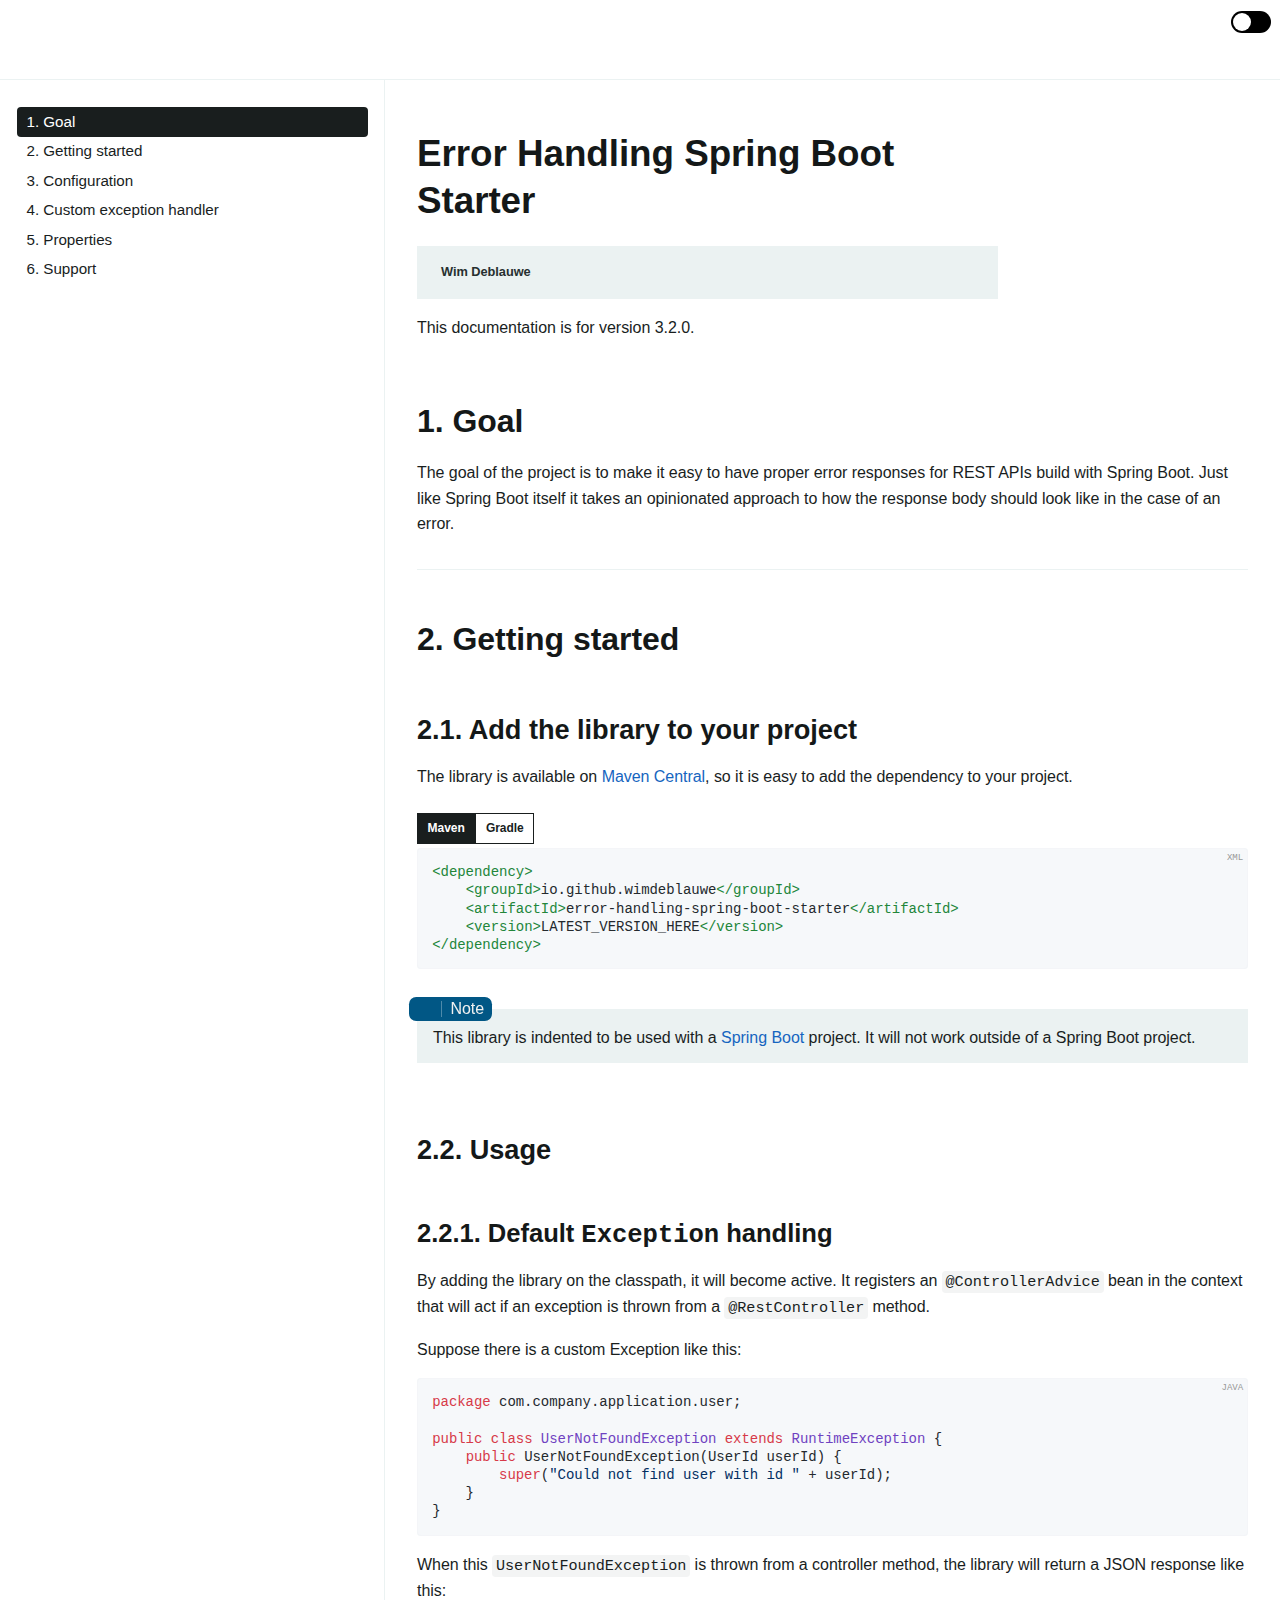
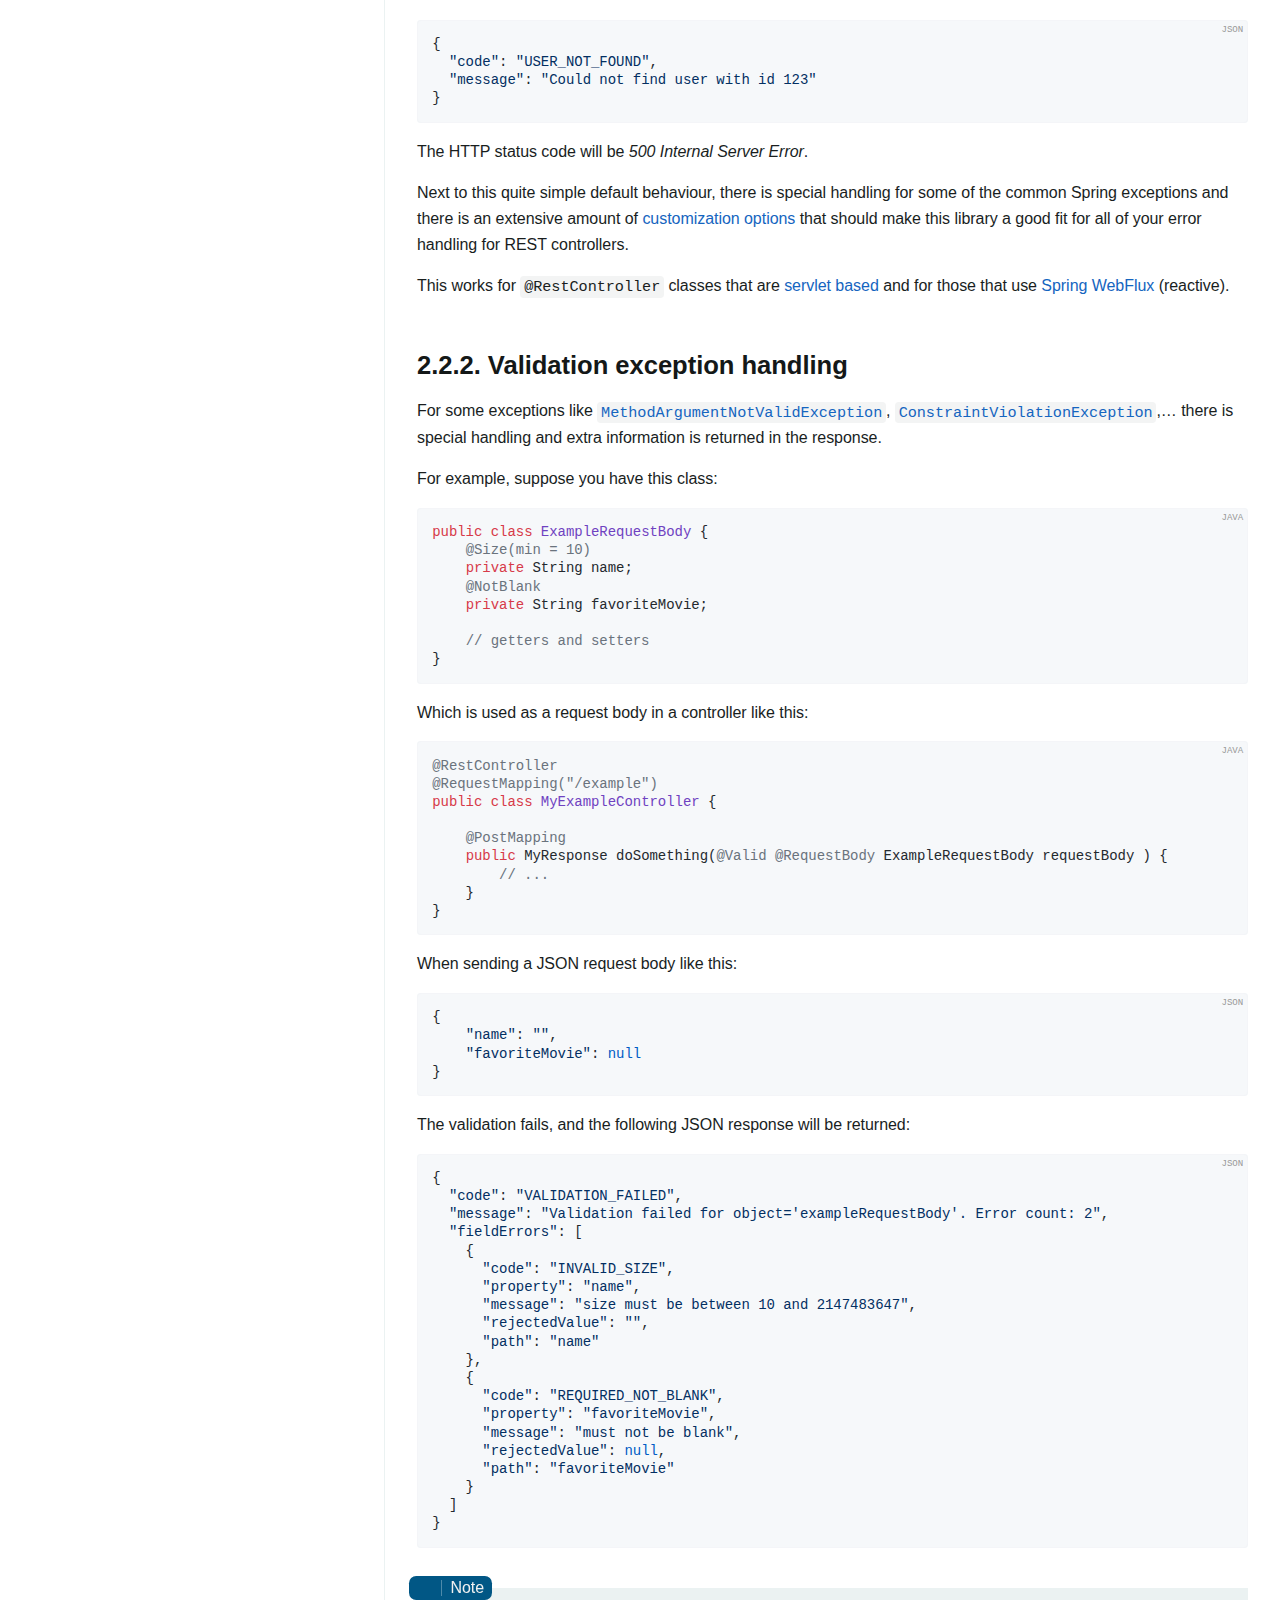
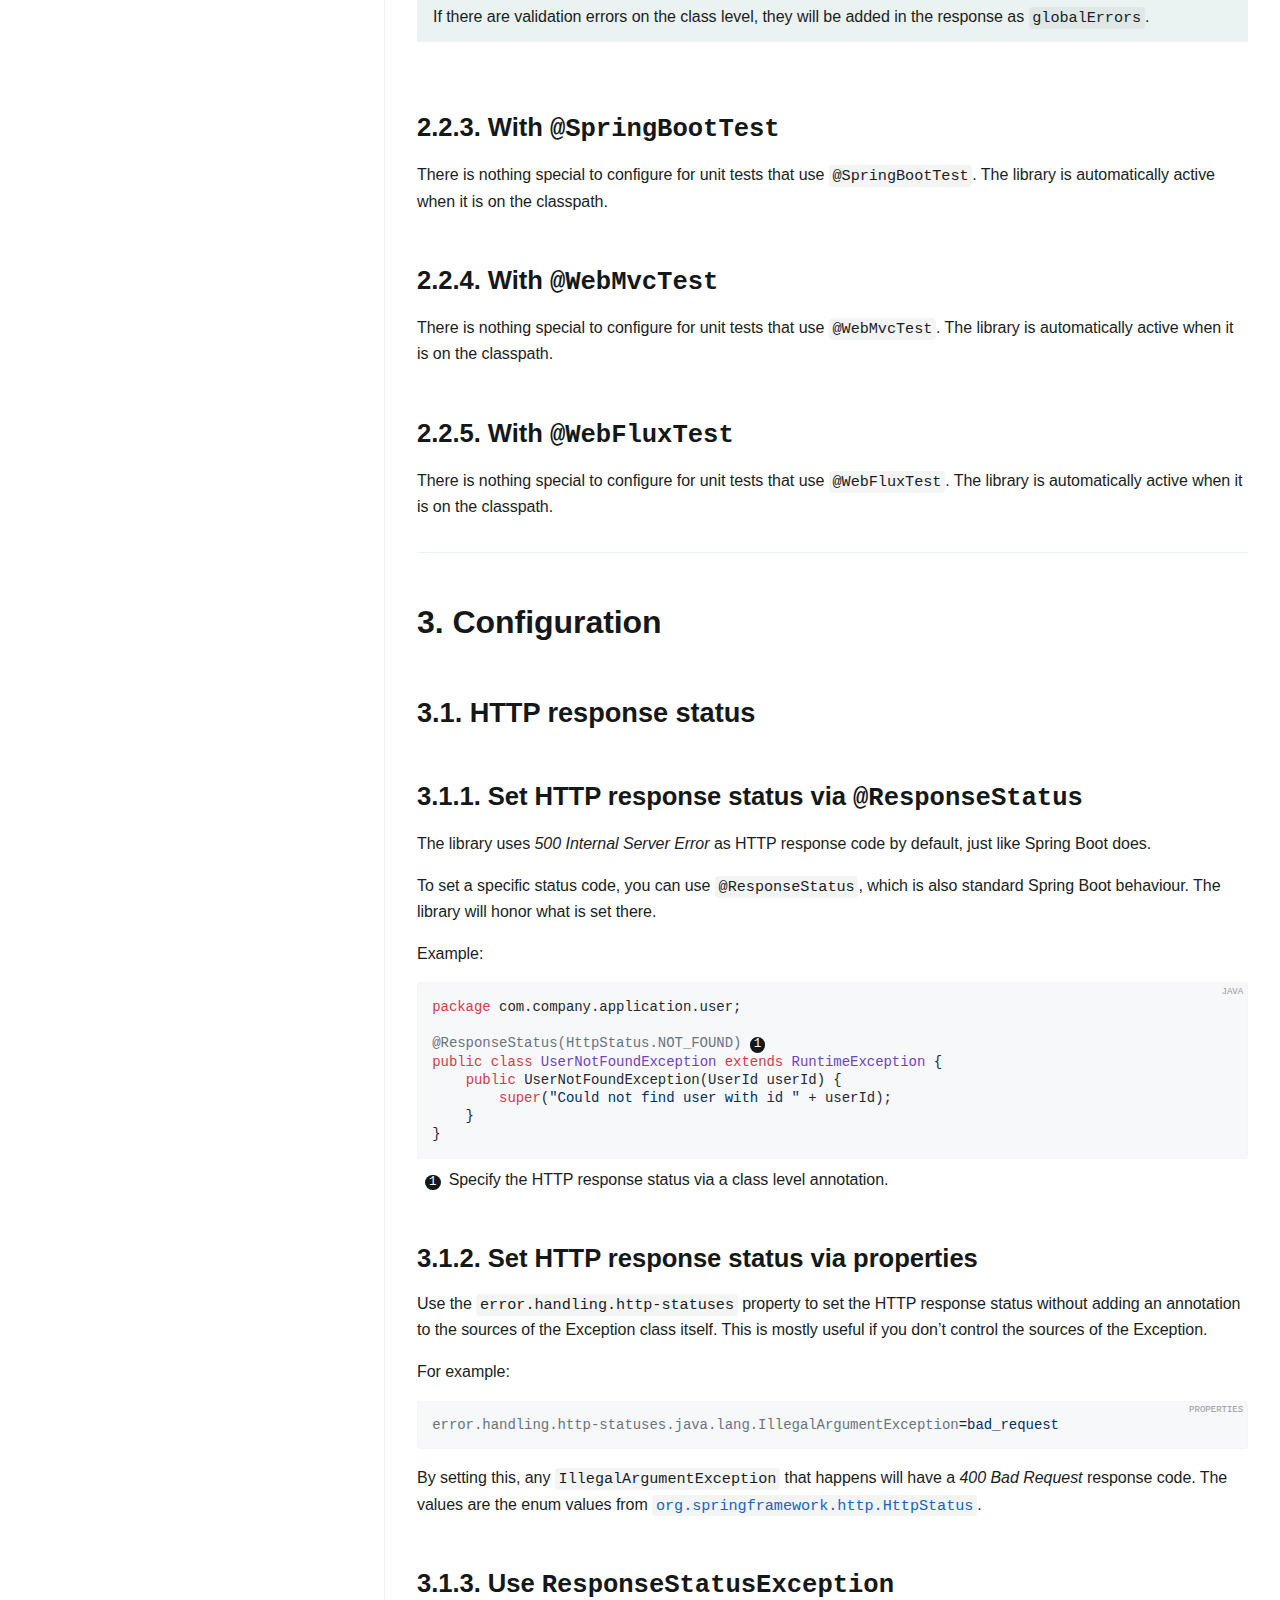
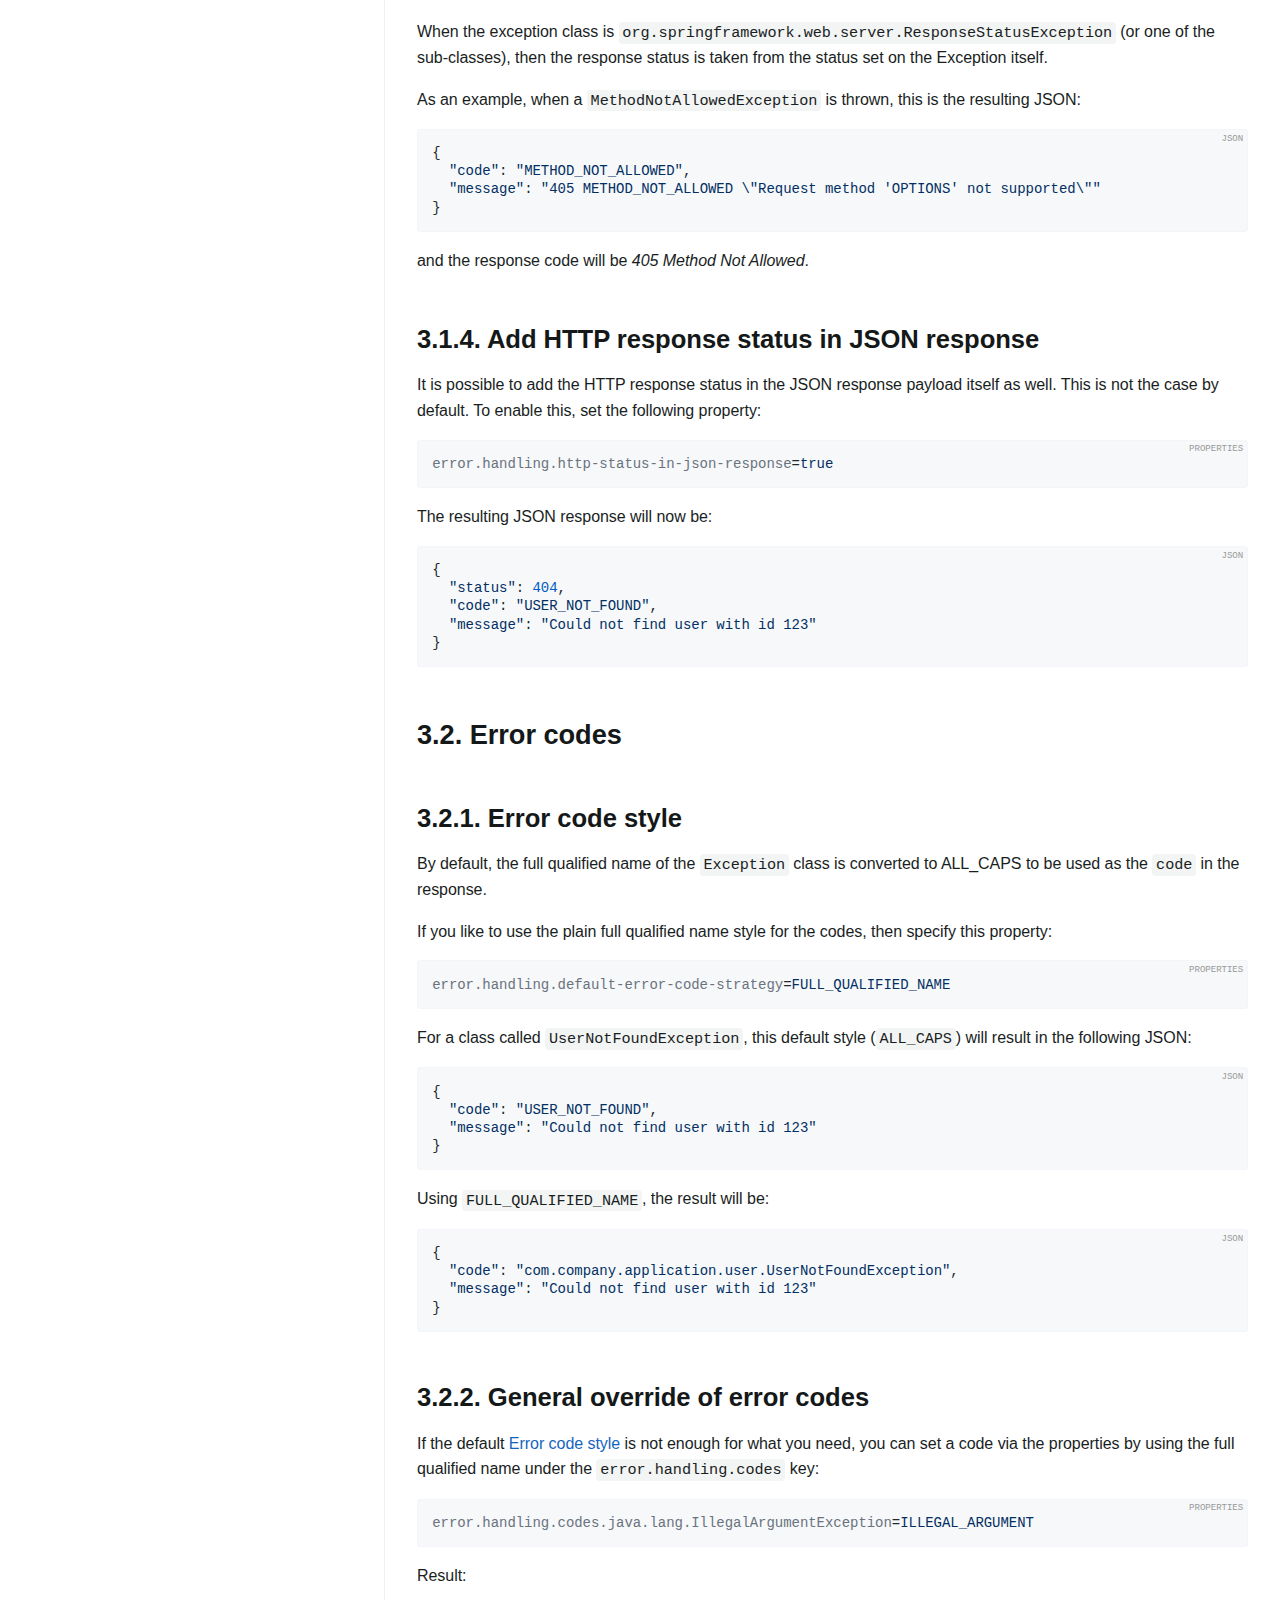
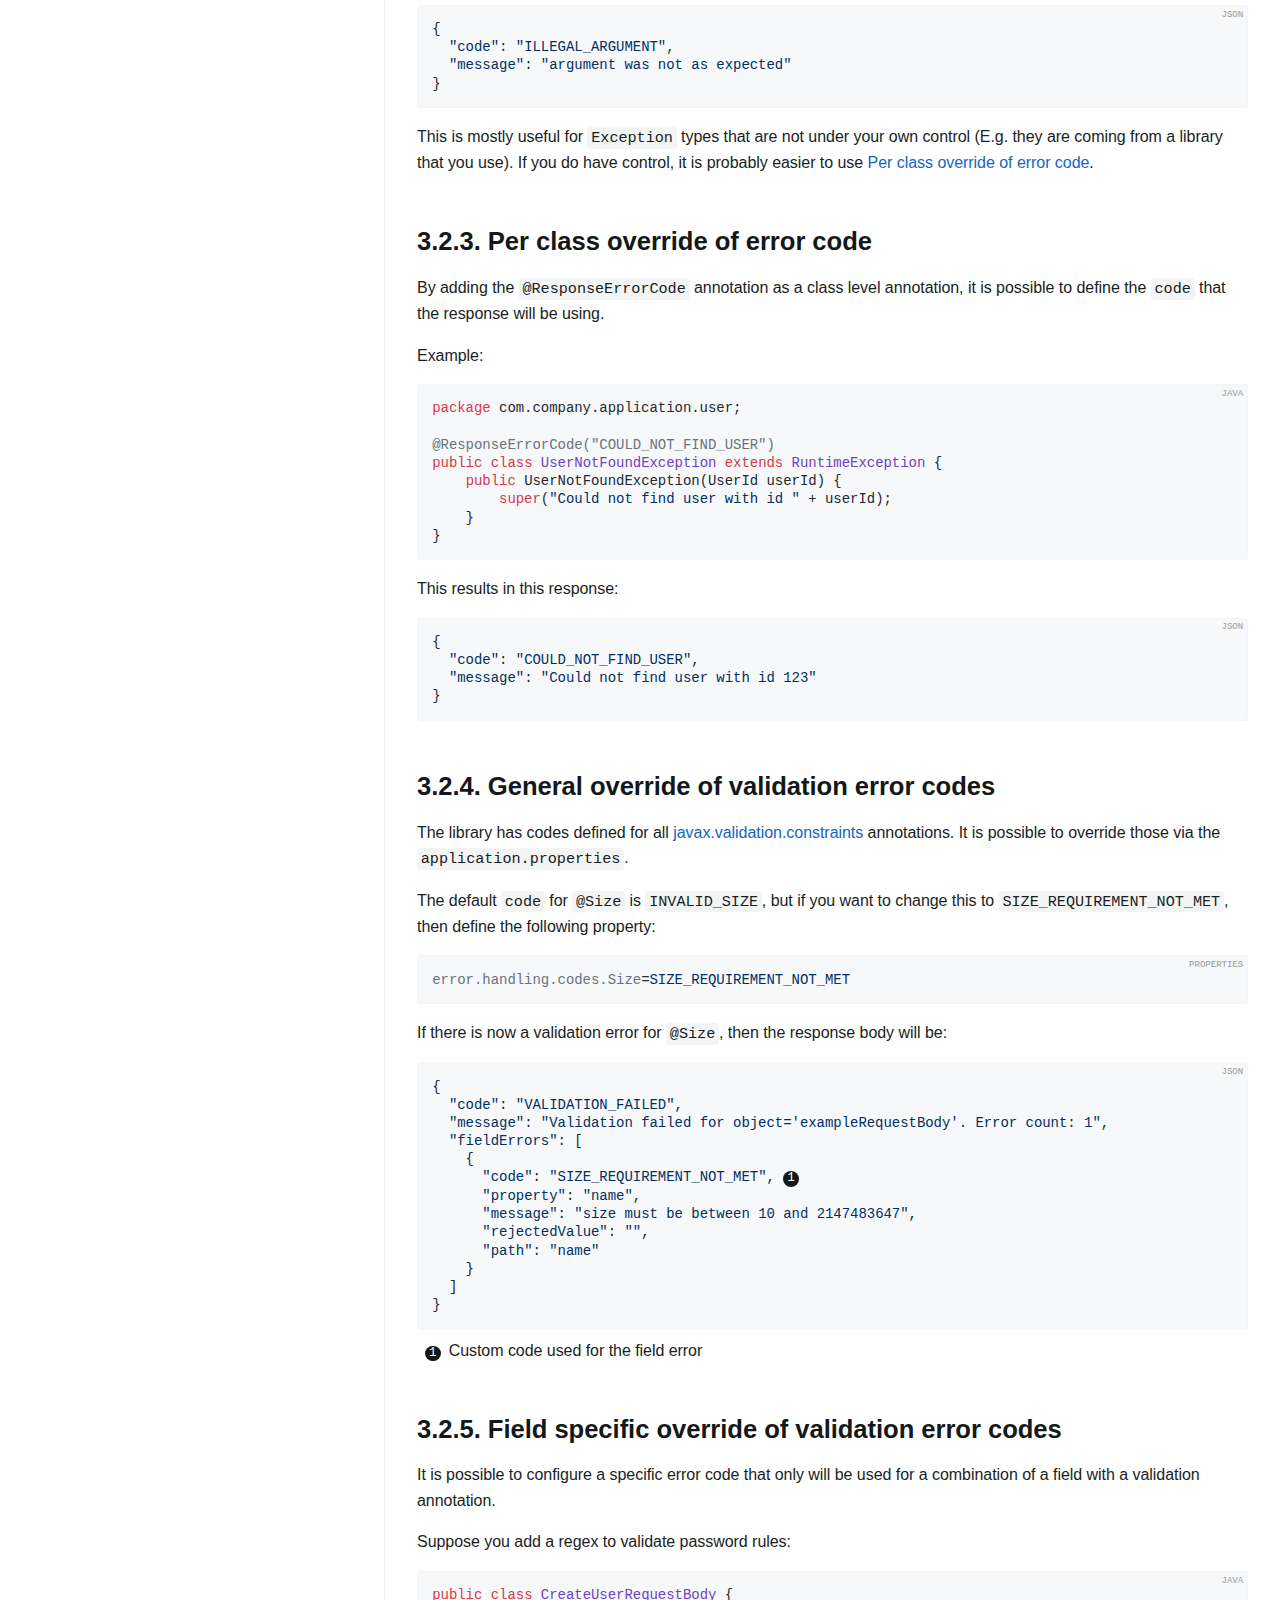
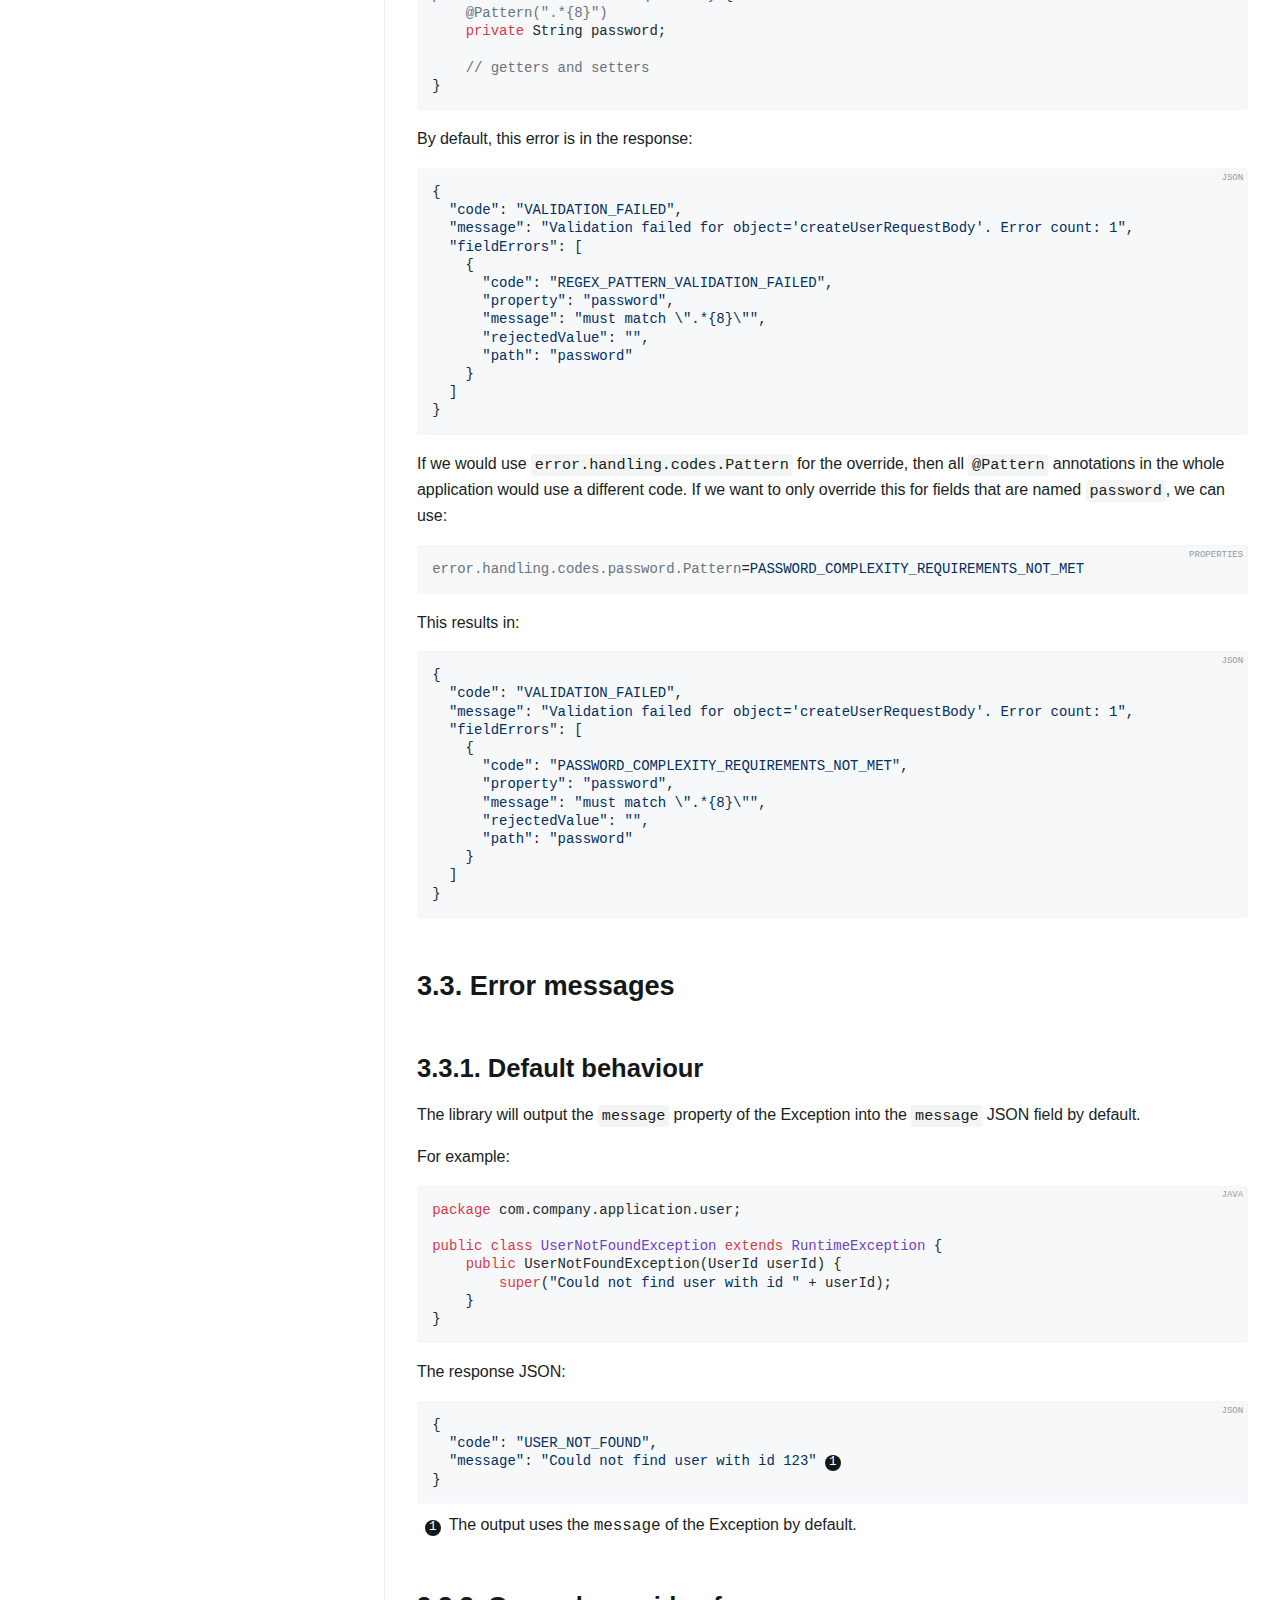
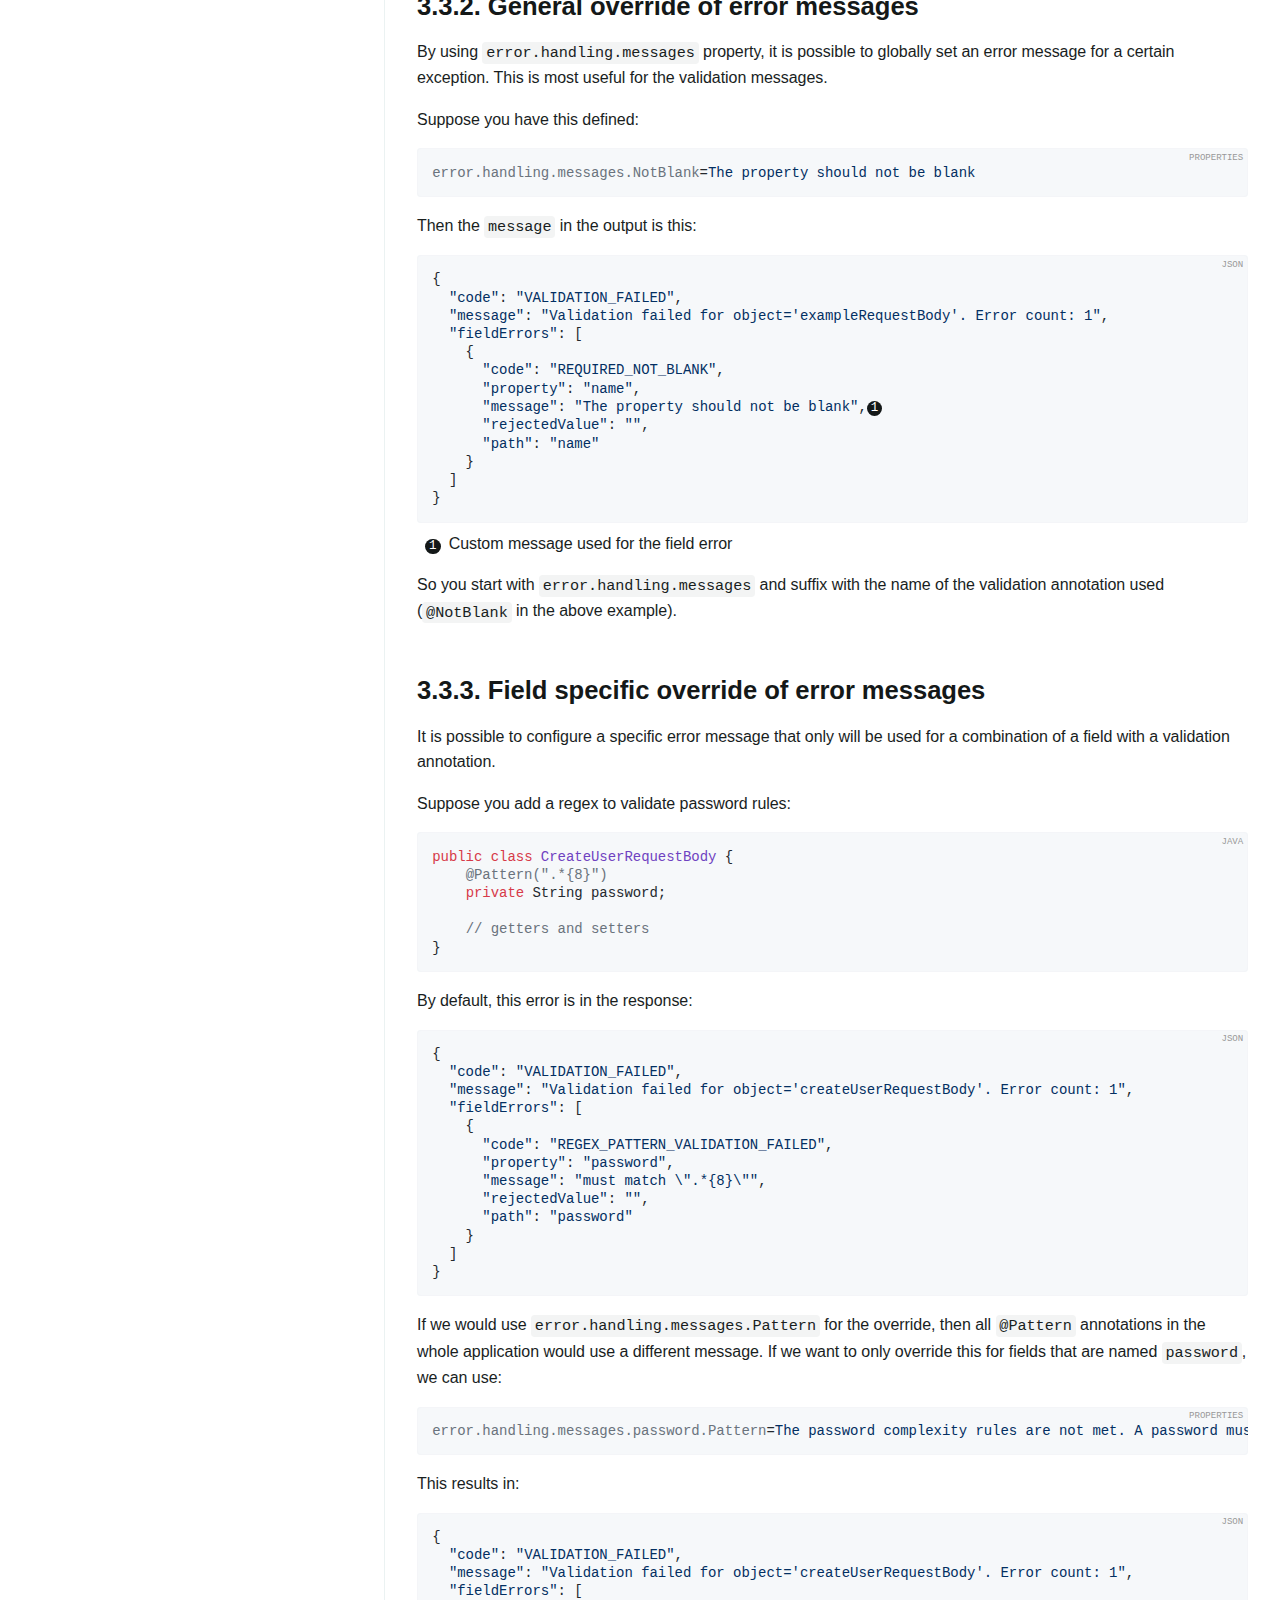
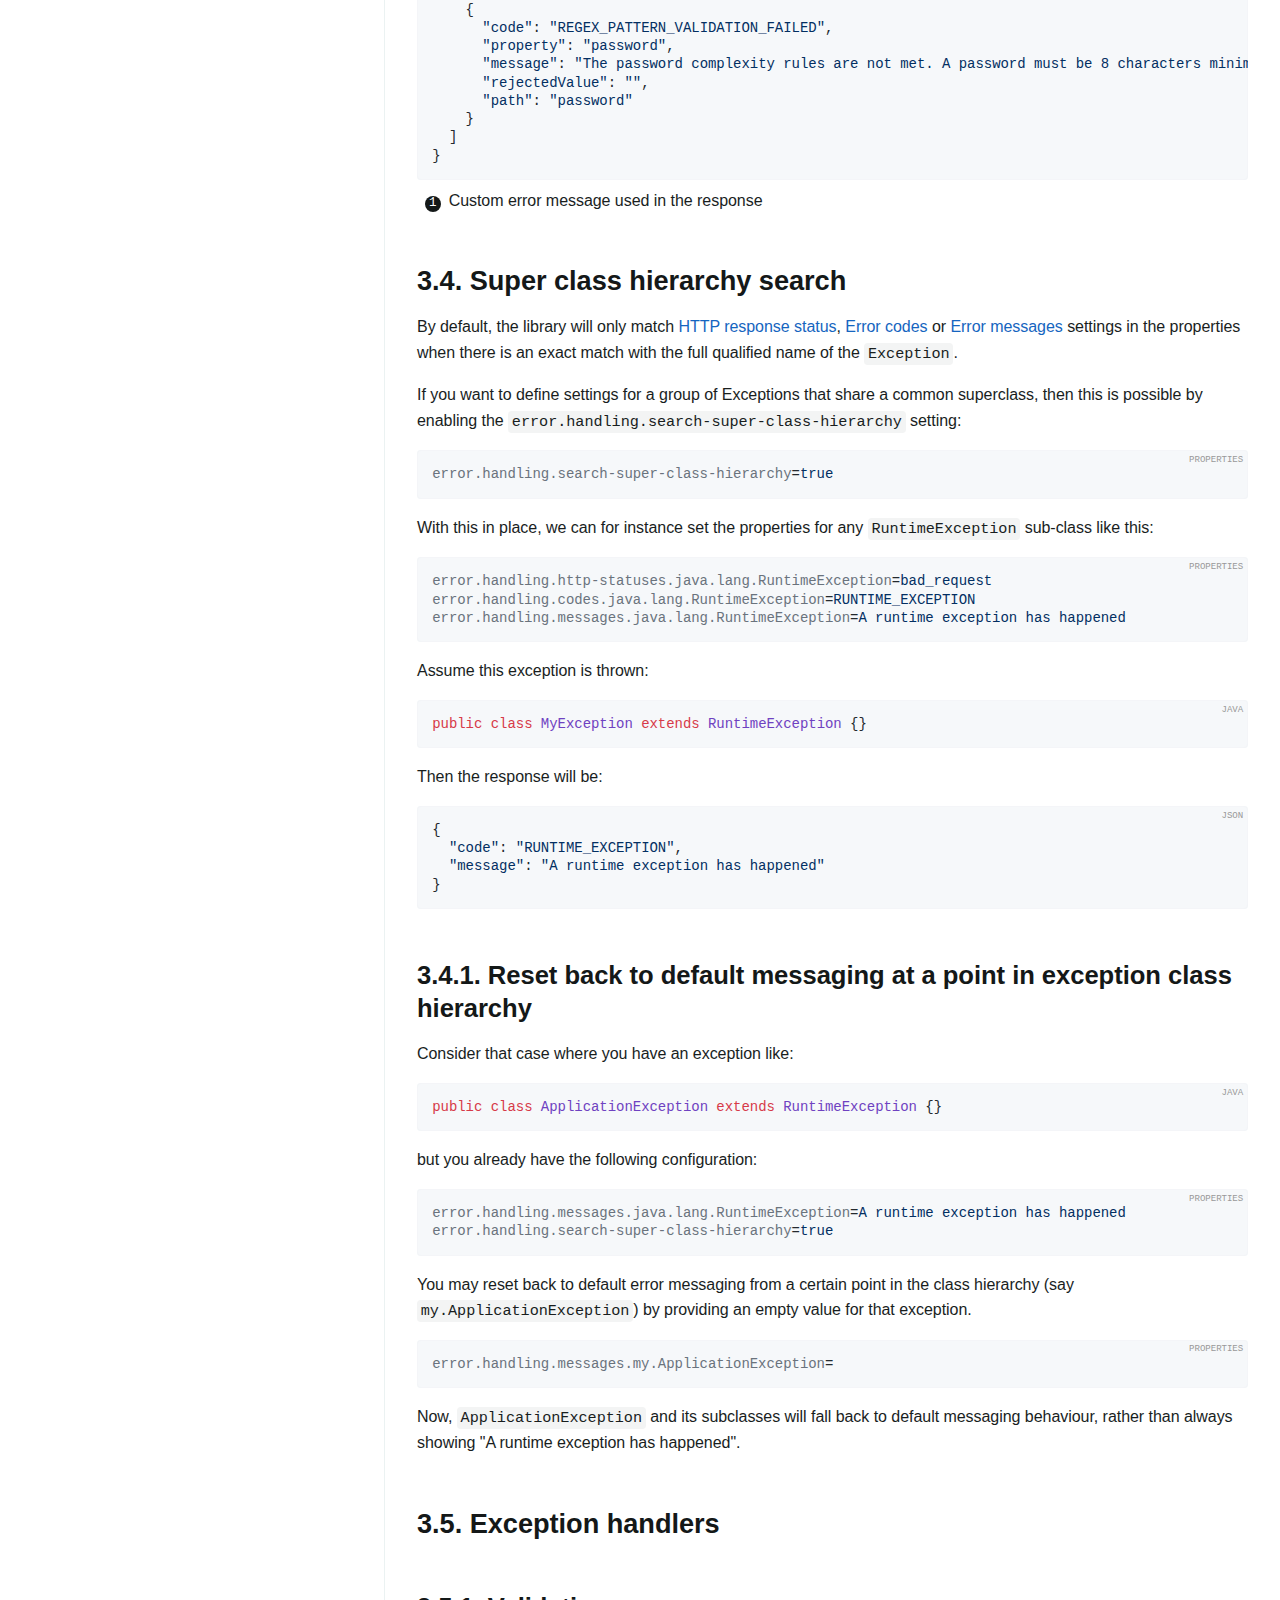
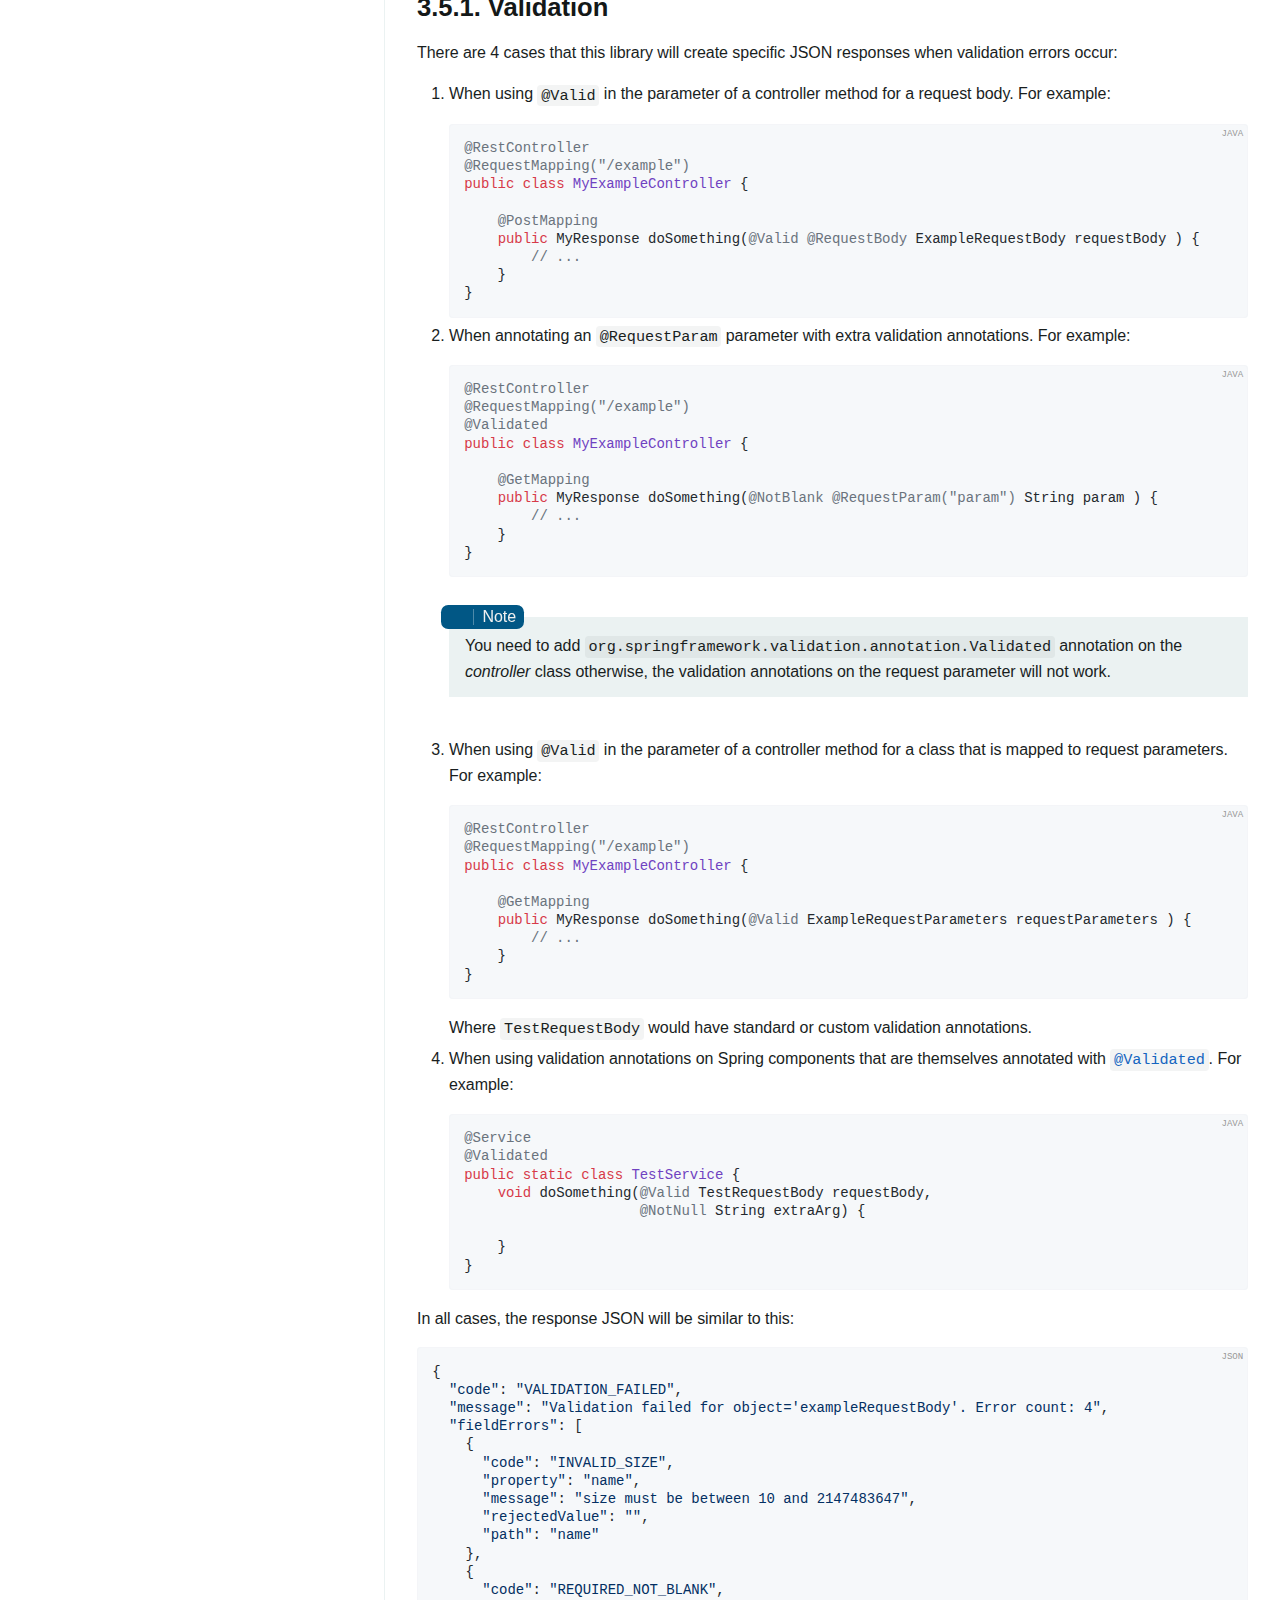
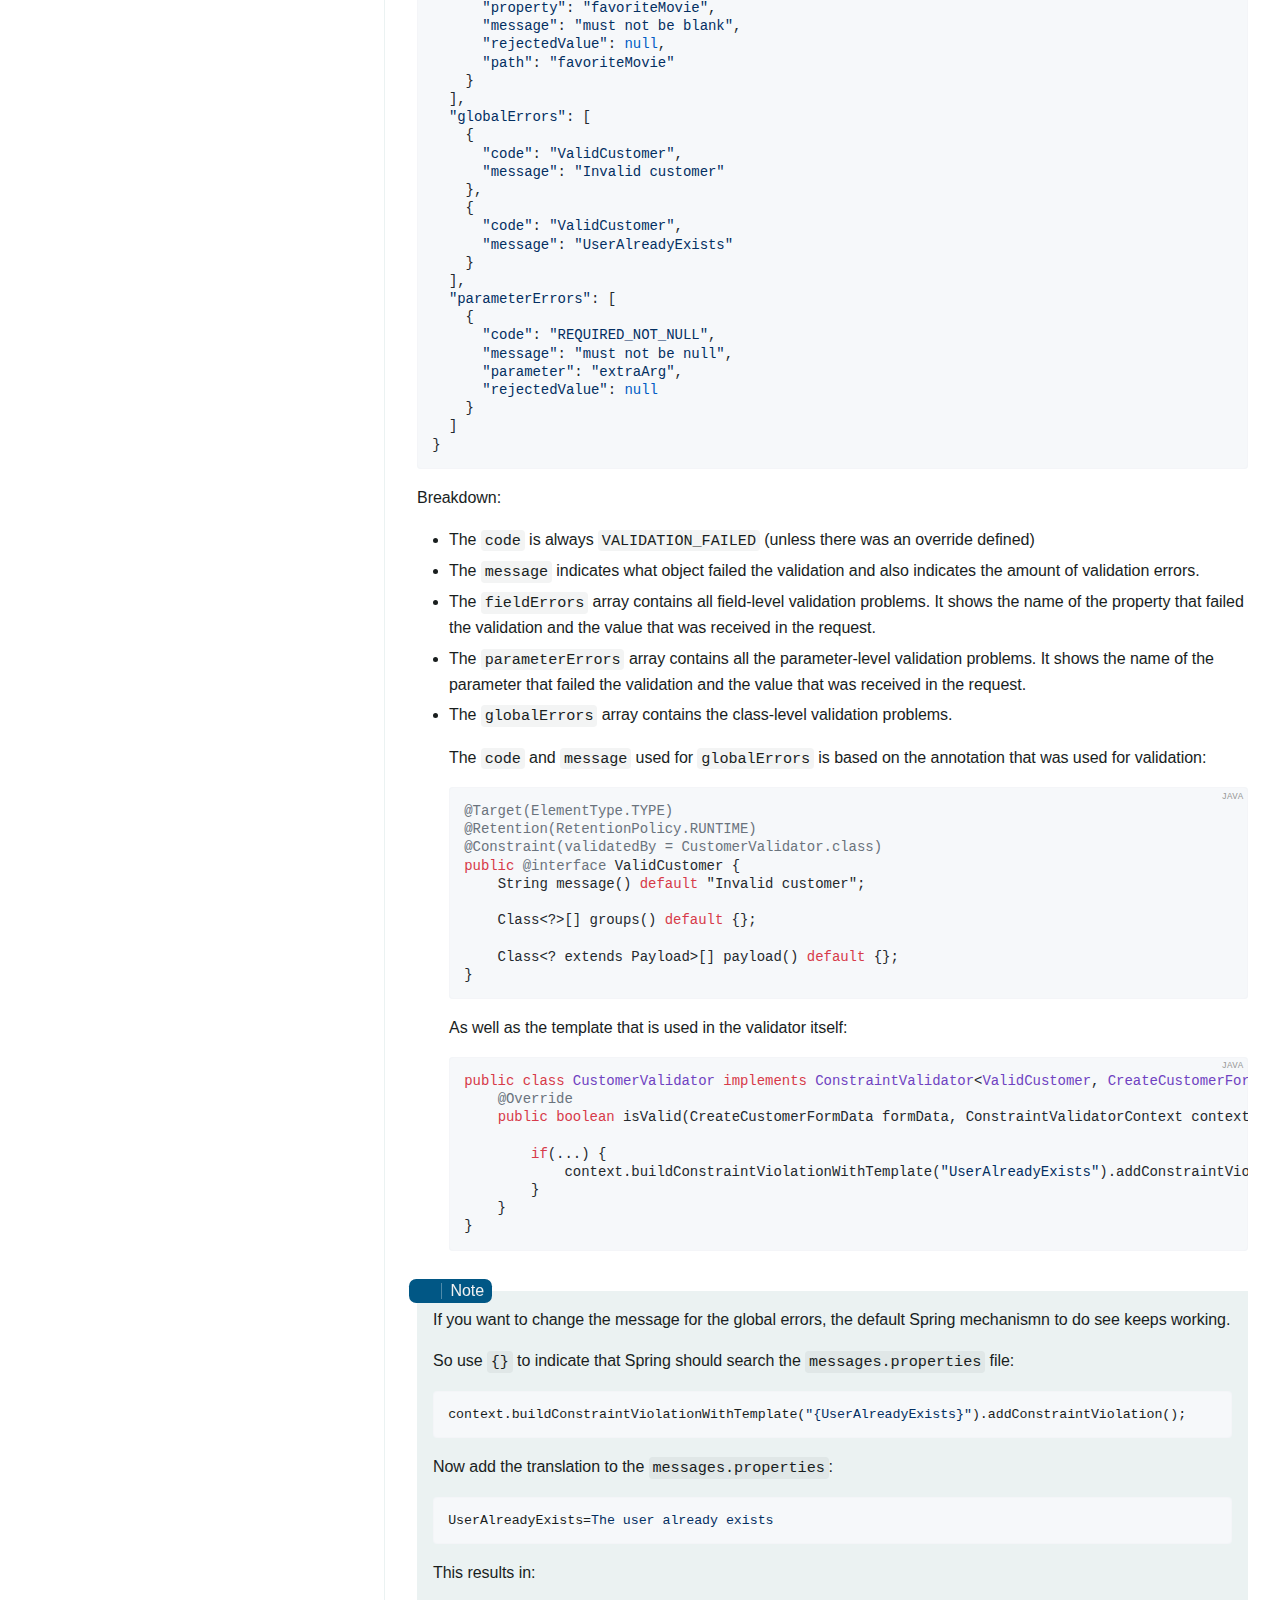
==== index.html @ 2c1f920e "deploy: bac6c3fba0b735c044ca78f1999c6a5d2d9ee2e8" ====
<!DOCTYPE html>
<html lang="en">
<head>
<meta charset="UTF-8">
<meta http-equiv="X-UA-Compatible" content="IE=edge">
<meta name="viewport" content="width=device-width, initial-scale=1.0">
<meta name="generator" content="Asciidoctor 2.0.10">
<meta name="author" content="Wim Deblauwe">
<title>Error Handling Spring Boot Starter</title>
<link rel="stylesheet" href="css/site.css">
<script src="js/setup.js"></script><script defer src="js/site.js"></script>

</head>
<body class="book toc2 toc-left"><div id="banner-container" class="container" role="banner">
  <div id="banner" class="contained" role="banner">
    <div id="switch-theme">
      <input type="checkbox" id="switch-theme-checkbox" />
      <label for="switch-theme-checkbox">Dark Theme</label>
    </div>
  </div>
</div>
<div id="tocbar-container" class="container" role="navigation">
  <div id="tocbar" class="contained" role="navigation">
    <button id="toggle-toc"></button>
  </div>
</div>
<div id="main-container" class="container">
  <div id="main" class="contained">
    <div id="doc" class="doc">
<div id="header">
<h1>Error Handling Spring Boot Starter</h1>
<div class="details">
<span id="author" class="author">Wim Deblauwe</span><br>
</div>
<div id="toc" class="toc2">
<div id="toctitle">Table of Contents</div>
<ul class="sectlevel1">
<li><a href="#goal">1. Goal</a></li>
<li><a href="#getting-started">2. Getting started</a>
<ul class="sectlevel2">
<li><a href="#add-the-library-to-your-project">2.1. Add the library to your project</a></li>
<li><a href="#usage">2.2. Usage</a>
<ul class="sectlevel3">
<li><a href="#default-exception-handling">2.2.1. Default <code>Exception</code> handling</a></li>
<li><a href="#validation-exception-handling">2.2.2. Validation exception handling</a></li>
<li><a href="#with-springboottest">2.2.3. With <code>@SpringBootTest</code></a></li>
<li><a href="#with-webmvctest">2.2.4. With <code>@WebMvcTest</code></a></li>
<li><a href="#with-webfluxtest">2.2.5. With <code>@WebFluxTest</code></a></li>
</ul>
</li>
</ul>
</li>
<li><a href="#configuration">3. Configuration</a>
<ul class="sectlevel2">
<li><a href="#http-response-status">3.1. HTTP response status</a>
<ul class="sectlevel3">
<li><a href="#set-http-response-status-via-responsestatus">3.1.1. Set HTTP response status via <code>@ResponseStatus</code></a></li>
<li><a href="#set-http-response-status-via-properties">3.1.2. Set HTTP response status via properties</a></li>
<li><a href="#use-responsestatusexception">3.1.3. Use <code>ResponseStatusException</code></a></li>
<li><a href="#add-http-response-status-in-json-response">3.1.4. Add HTTP response status in JSON response</a></li>
</ul>
</li>
<li><a href="#error-codes">3.2. Error codes</a>
<ul class="sectlevel3">
<li><a href="#error-code-style">3.2.1. Error code style</a></li>
<li><a href="#general-override-of-error-codes">3.2.2. General override of error codes</a></li>
<li><a href="#per-class-override-of-error-code">3.2.3. Per class override of error code</a></li>
<li><a href="#general-override-of-validation-error-codes">3.2.4. General override of validation error codes</a></li>
<li><a href="#field-specific-override-of-validation-error-codes">3.2.5. Field specific override of validation error codes</a></li>
</ul>
</li>
<li><a href="#error-messages">3.3. Error messages</a>
<ul class="sectlevel3">
<li><a href="#default-behaviour">3.3.1. Default behaviour</a></li>
<li><a href="#general-override-of-error-messages">3.3.2. General override of error messages</a></li>
<li><a href="#field-specific-override-of-error-messages">3.3.3. Field specific override of error messages</a></li>
</ul>
</li>
<li><a href="#super-class-hierarchy-search">3.4. Super class hierarchy search</a>
<ul class="sectlevel3">
<li><a href="#reset-back-to-default-messaging-at-a-point-in-exception-class-hierarchy">3.4.1. Reset back to default messaging at a point in exception class hierarchy</a></li>
</ul>
</li>
<li><a href="#exception-handlers">3.5. Exception handlers</a>
<ul class="sectlevel3">
<li><a href="#validation">3.5.1. Validation</a></li>
<li><a href="#unreadable-http-message">3.5.2. Unreadable HTTP message</a></li>
<li><a href="#type-conversion-exceptions">3.5.3. Type conversion exceptions</a></li>
<li><a href="#optimistic-locking-exceptions">3.5.4. Optimistic locking exceptions</a></li>
<li><a href="#spring-security-exceptions">3.5.5. Spring Security exceptions</a></li>
</ul>
</li>
<li><a href="#adding-extra-properties-in-the-response">3.6. Adding extra properties in the response</a>
<ul class="sectlevel3">
<li><a href="#via-method-annotation">3.6.1. Via method annotation</a></li>
<li><a href="#via-field-annotation">3.6.2. Via field annotation</a></li>
<li><a href="#overriding-the-property-name">3.6.3. Overriding the property name</a></li>
<li><a href="#null-handling">3.6.4. Null handling</a></li>
</ul>
</li>
<li><a href="#custom-json-response-field-names">3.7. Custom JSON response field names</a></li>
<li><a href="#logging">3.8. Logging</a></li>
<li><a href="#spring-security-authenticationentrypoint">3.9. Spring Security AuthenticationEntryPoint</a></li>
<li><a href="#handle-non-rest-controller-exceptions">3.10. Handle non-rest controller exceptions</a></li>
</ul>
</li>
<li><a href="#custom-exception-handler">4. Custom exception handler</a></li>
<li><a href="#properties">5. Properties</a></li>
<li><a href="#support">6. Support</a></li>
</ul>
</div>
</div>
<div id="content">
<div id="preamble">
<div class="sectionbody">
<div class="paragraph">
<p>This documentation is for version 3.2.0.</p>
</div>
</div>
</div>
<div class="sect1">
<h2 id="goal"><a class="anchor" href="#goal"></a>1. Goal</h2>
<div class="sectionbody">
<div class="paragraph">
<p>The goal of the project is to make it easy to have proper error responses for REST APIs build with Spring Boot.
Just like Spring Boot itself it takes an opinionated approach to how the response body should look like in the case of an error.</p>
</div>
</div>
</div>
<div class="sect1">
<h2 id="getting-started"><a class="anchor" href="#getting-started"></a>2. Getting started</h2>
<div class="sectionbody">
<div class="sect2">
<h3 id="add-the-library-to-your-project"><a class="anchor" href="#add-the-library-to-your-project"></a>2.1. Add the library to your project</h3>
<div class="paragraph">
<p>The library is available on <a href="https://mvnrepository.com/artifact/io.github.wimdeblauwe/error-handling-spring-boot-starter">Maven Central</a>, so it is easy to add the dependency to your project.</p>
</div>
<div class="listingblock primary">
<div class="title">Maven</div>
<div class="content">
<pre class="highlight"><code class="language-xml" data-lang="xml">&lt;dependency&gt;
    &lt;groupId&gt;io.github.wimdeblauwe&lt;/groupId&gt;
    &lt;artifactId&gt;error-handling-spring-boot-starter&lt;/artifactId&gt;
    &lt;version&gt;LATEST_VERSION_HERE&lt;/version&gt;
&lt;/dependency&gt;</code></pre>
</div>
</div>
<div class="listingblock secondary">
<div class="title">Gradle</div>
<div class="content">
<pre class="highlight"><code>compile 'io.github.wimdeblauwe:error-handling-spring-boot-starter:LATEST_VERSION_HERE'</code></pre>
</div>
</div>
<div class="admonitionblock note">
<table>
<tr>
<td class="icon">
<i class="fa icon-note" title="Note"></i>
</td>
<td class="content">
This library is indented to be used with a <a href="https://spring.io/projects/spring-boot">Spring Boot</a> project.
It will not work outside of a Spring Boot project.
</td>
</tr>
</table>
</div>
</div>
<div class="sect2">
<h3 id="usage"><a class="anchor" href="#usage"></a>2.2. Usage</h3>
<div class="sect3">
<h4 id="default-exception-handling"><a class="anchor" href="#default-exception-handling"></a>2.2.1. Default <code>Exception</code> handling</h4>
<div class="paragraph">
<p>By adding the library on the classpath, it will become active.
It registers an <code>@ControllerAdvice</code> bean in the context that will act if an exception is thrown from a <code>@RestController</code> method.</p>
</div>
<div class="paragraph">
<p>Suppose there is a custom Exception like this:</p>
</div>
<div class="listingblock">
<div class="content">
<pre class="highlight"><code class="language-java" data-lang="java">package com.company.application.user;

public class UserNotFoundException extends RuntimeException {
    public UserNotFoundException(UserId userId) {
        super("Could not find user with id " + userId);
    }
}
</code></pre>
</div>
</div>
<div class="paragraph">
<p>When this <code>UserNotFoundException</code> is thrown from a controller method, the library will return a JSON response like this:</p>
</div>
<div class="listingblock">
<div class="content">
<pre class="highlight"><code class="language-json" data-lang="json">{
  "code": "USER_NOT_FOUND",
  "message": "Could not find user with id 123"
}</code></pre>
</div>
</div>
<div class="paragraph">
<p>The HTTP status code will be <em>500 Internal Server Error</em>.</p>
</div>
<div class="paragraph">
<p>Next to this quite simple default behaviour, there is special handling for some of the common Spring exceptions and there is an extensive amount of <a href="#configuration">customization options</a> that should make this library a good fit for all of your error handling for REST controllers.</p>
</div>
<div class="paragraph">
<p>This works for <code>@RestController</code> classes that are <a href="https://docs.spring.io/spring-framework/docs/current/reference/html/web.html#spring-web">servlet based</a> and for those that use <a href="https://docs.spring.io/spring-framework/docs/current/reference/html/web-reactive.html">Spring WebFlux</a> (reactive).</p>
</div>
</div>
<div class="sect3">
<h4 id="validation-exception-handling"><a class="anchor" href="#validation-exception-handling"></a>2.2.2. Validation exception handling</h4>
<div class="paragraph">
<p>For some exceptions like <a href="https://docs.spring.io/spring-framework/docs/current/javadoc-api/org/springframework/web/bind/MethodArgumentNotValidException.html"><code>MethodArgumentNotValidException</code></a>, <a href="https://docs.oracle.com/javaee/7/api/javax/validation/ConstraintViolationException.html"><code>ConstraintViolationException</code></a>,&#8230;&#8203; there is special handling and extra information is returned in the response.</p>
</div>
<div class="paragraph">
<p>For example, suppose you have this class:</p>
</div>
<div class="listingblock">
<div class="content">
<pre class="highlight"><code class="language-java" data-lang="java">public class ExampleRequestBody {
    @Size(min = 10)
    private String name;
    @NotBlank
    private String favoriteMovie;

    // getters and setters
}
</code></pre>
</div>
</div>
<div class="paragraph">
<p>Which is used as a request body in a controller like this:</p>
</div>
<div class="listingblock">
<div class="content">
<pre class="highlight"><code class="language-java" data-lang="java"><span class="fold-block hide-when-folded">import org.springframework.web.bind.annotation.PostMapping;
import org.springframework.web.bind.annotation.RequestBody;
import org.springframework.web.bind.annotation.RequestMapping;
import org.springframework.web.bind.annotation.RestController;

import javax.validation.Valid;

</span><span class="fold-block">@RestController
@RequestMapping("/example")
public class MyExampleController {

    @PostMapping
    public MyResponse doSomething(@Valid @RequestBody ExampleRequestBody requestBody ) {
        // ...
    }
}
</span></code></pre>
</div>
</div>
<div class="paragraph">
<p>When sending a JSON request body like this:</p>
</div>
<div class="listingblock">
<div class="content">
<pre class="highlight"><code class="language-json" data-lang="json">{
    "name": "",
    "favoriteMovie": null
}</code></pre>
</div>
</div>
<div class="paragraph">
<p>The validation fails, and the following JSON response will be returned:</p>
</div>
<div class="listingblock">
<div class="content">
<pre class="highlight"><code class="language-json" data-lang="json">{
  "code": "VALIDATION_FAILED",
  "message": "Validation failed for object='exampleRequestBody'. Error count: 2",
  "fieldErrors": [
    {
      "code": "INVALID_SIZE",
      "property": "name",
      "message": "size must be between 10 and 2147483647",
      "rejectedValue": "",
      "path": "name"
    },
    {
      "code": "REQUIRED_NOT_BLANK",
      "property": "favoriteMovie",
      "message": "must not be blank",
      "rejectedValue": null,
      "path": "favoriteMovie"
    }
  ]
}</code></pre>
</div>
</div>
<div class="admonitionblock note">
<table>
<tr>
<td class="icon">
<i class="fa icon-note" title="Note"></i>
</td>
<td class="content">
If there are validation errors on the class level, they will be added in the response as <code>globalErrors</code>.
</td>
</tr>
</table>
</div>
</div>
<div class="sect3">
<h4 id="with-springboottest"><a class="anchor" href="#with-springboottest"></a>2.2.3. With <code>@SpringBootTest</code></h4>
<div class="paragraph">
<p>There is nothing special to configure for unit tests that use <code>@SpringBootTest</code>.
The library is automatically active when it is on the classpath.</p>
</div>
</div>
<div class="sect3">
<h4 id="with-webmvctest"><a class="anchor" href="#with-webmvctest"></a>2.2.4. With <code>@WebMvcTest</code></h4>
<div class="paragraph">
<p>There is nothing special to configure for unit tests that use <code>@WebMvcTest</code>.
The library is automatically active when it is on the classpath.</p>
</div>
</div>
<div class="sect3">
<h4 id="with-webfluxtest"><a class="anchor" href="#with-webfluxtest"></a>2.2.5. With <code>@WebFluxTest</code></h4>
<div class="paragraph">
<p>There is nothing special to configure for unit tests that use <code>@WebFluxTest</code>.
The library is automatically active when it is on the classpath.</p>
</div>
</div>
</div>
</div>
</div>
<div class="sect1">
<h2 id="configuration"><a class="anchor" href="#configuration"></a>3. Configuration</h2>
<div class="sectionbody">
<div class="sect2">
<h3 id="http-response-status"><a class="anchor" href="#http-response-status"></a>3.1. HTTP response status</h3>
<div class="sect3">
<h4 id="set-http-response-status-via-responsestatus"><a class="anchor" href="#set-http-response-status-via-responsestatus"></a>3.1.1. Set HTTP response status via <code>@ResponseStatus</code></h4>
<div class="paragraph">
<p>The library uses <em>500 Internal Server Error</em> as HTTP response code by default, just like Spring Boot does.</p>
</div>
<div class="paragraph">
<p>To set a specific status code, you can use <code>@ResponseStatus</code>, which is also standard Spring Boot behaviour.
The library will honor what is set there.</p>
</div>
<div class="paragraph">
<p>Example:</p>
</div>
<div class="listingblock">
<div class="content">
<pre class="highlight"><code class="language-java" data-lang="java"><span class="fold-block">package com.company.application.user;

</span><span class="fold-block hide-when-folded">import org.springframework.http.HttpStatus;
import org.springframework.web.bind.annotation.ResponseStatus;

</span><span class="fold-block">@ResponseStatus(HttpStatus.NOT_FOUND) <i class="conum" data-value="1"></i><b>(1)</b>
public class UserNotFoundException extends RuntimeException {
    public UserNotFoundException(UserId userId) {
        super("Could not find user with id " + userId);
    }
}
</span></code></pre>
</div>
</div>
<div class="colist arabic">
<table>
<tr>
<td><i class="conum" data-value="1"></i><b>1</b></td>
<td>Specify the HTTP response status via a class level annotation.</td>
</tr>
</table>
</div>
</div>
<div class="sect3">
<h4 id="set-http-response-status-via-properties"><a class="anchor" href="#set-http-response-status-via-properties"></a>3.1.2. Set HTTP response status via properties</h4>
<div class="paragraph">
<p>Use the <code>error.handling.http-statuses</code> property to set the HTTP response status without adding an annotation to the sources of the Exception class itself.
This is mostly useful if you don&#8217;t control the sources of the Exception.</p>
</div>
<div class="paragraph">
<p>For example:</p>
</div>
<div class="listingblock">
<div class="content">
<pre class="highlight"><code class="language-properties" data-lang="properties">error.handling.http-statuses.java.lang.IllegalArgumentException=bad_request</code></pre>
</div>
</div>
<div class="paragraph">
<p>By setting this, any <code>IllegalArgumentException</code> that happens will have a <em>400 Bad Request</em> response code.
The values are the enum values from <a href="https://docs.spring.io/spring-framework/docs/current/javadoc-api/org/springframework/http/HttpStatus.html"><code>org.springframework.http.HttpStatus</code></a>.</p>
</div>
</div>
<div class="sect3">
<h4 id="use-responsestatusexception"><a class="anchor" href="#use-responsestatusexception"></a>3.1.3. Use <code>ResponseStatusException</code></h4>
<div class="paragraph">
<p>When the exception class is <code>org.springframework.web.server.ResponseStatusException</code> (or one of the sub-classes), then the response status is taken from the status set on the Exception itself.</p>
</div>
<div class="paragraph">
<p>As an example, when a <code>MethodNotAllowedException</code> is thrown, this is the resulting JSON:</p>
</div>
<div class="listingblock">
<div class="content">
<pre class="highlight"><code class="language-json" data-lang="json">{
  "code": "METHOD_NOT_ALLOWED",
  "message": "405 METHOD_NOT_ALLOWED \"Request method 'OPTIONS' not supported\""
}</code></pre>
</div>
</div>
<div class="paragraph">
<p>and the response code will be <em>405 Method Not Allowed</em>.</p>
</div>
</div>
<div class="sect3">
<h4 id="add-http-response-status-in-json-response"><a class="anchor" href="#add-http-response-status-in-json-response"></a>3.1.4. Add HTTP response status in JSON response</h4>
<div class="paragraph">
<p>It is possible to add the HTTP response status in the JSON response payload itself as well.
This is not the case by default.
To enable this, set the following property:</p>
</div>
<div class="listingblock">
<div class="content">
<pre class="highlight"><code class="language-properties" data-lang="properties">error.handling.http-status-in-json-response=true</code></pre>
</div>
</div>
<div class="paragraph">
<p>The resulting JSON response will now be:</p>
</div>
<div class="listingblock">
<div class="content">
<pre class="highlight"><code class="language-json" data-lang="json">{
  "status": 404,
  "code": "USER_NOT_FOUND",
  "message": "Could not find user with id 123"
}</code></pre>
</div>
</div>
</div>
</div>
<div class="sect2">
<h3 id="error-codes"><a class="anchor" href="#error-codes"></a>3.2. Error codes</h3>
<div class="sect3">
<h4 id="error-code-style"><a class="anchor" href="#error-code-style"></a>3.2.1. Error code style</h4>
<div class="paragraph">
<p>By default, the full qualified name of the <code>Exception</code> class is converted to ALL_CAPS to be used as the <code>code</code> in the response.</p>
</div>
<div class="paragraph">
<p>If you like to use the plain full qualified name style for the codes, then specify this property:</p>
</div>
<div class="listingblock">
<div class="content">
<pre class="highlight"><code class="language-properties" data-lang="properties">error.handling.default-error-code-strategy=FULL_QUALIFIED_NAME</code></pre>
</div>
</div>
<div class="paragraph">
<p>For a class called <code>UserNotFoundException</code>, this default style (<code>ALL_CAPS</code>) will result in the following JSON:</p>
</div>
<div class="listingblock">
<div class="content">
<pre class="highlight"><code class="language-json" data-lang="json">{
  "code": "USER_NOT_FOUND",
  "message": "Could not find user with id 123"
}</code></pre>
</div>
</div>
<div class="paragraph">
<p>Using <code>FULL_QUALIFIED_NAME</code>, the result will be:</p>
</div>
<div class="listingblock">
<div class="content">
<pre class="highlight"><code class="language-json" data-lang="json">{
  "code": "com.company.application.user.UserNotFoundException",
  "message": "Could not find user with id 123"
}</code></pre>
</div>
</div>
</div>
<div class="sect3">
<h4 id="general-override-of-error-codes"><a class="anchor" href="#general-override-of-error-codes"></a>3.2.2. General override of error codes</h4>
<div class="paragraph">
<p>If the default <a href="#error-code-style">Error code style</a> is not enough for what you need, you can set a code via the properties by using the full qualified name under the <code>error.handling.codes</code> key:</p>
</div>
<div class="listingblock">
<div class="content">
<pre class="highlight"><code class="language-properties" data-lang="properties">error.handling.codes.java.lang.IllegalArgumentException=ILLEGAL_ARGUMENT</code></pre>
</div>
</div>
<div class="paragraph">
<p>Result:</p>
</div>
<div class="listingblock">
<div class="content">
<pre class="highlight"><code class="language-json" data-lang="json">{
  "code": "ILLEGAL_ARGUMENT",
  "message": "argument was not as expected"
}</code></pre>
</div>
</div>
<div class="paragraph">
<p>This is mostly useful for <code>Exception</code> types that are not under your own control (E.g. they are coming from a library that you use).
If you do have control, it is probably easier to use <a href="#per-class-override-of-error-code">Per class override of error code</a>.</p>
</div>
</div>
<div class="sect3">
<h4 id="per-class-override-of-error-code"><a class="anchor" href="#per-class-override-of-error-code"></a>3.2.3. Per class override of error code</h4>
<div class="paragraph">
<p>By adding the <code>@ResponseErrorCode</code> annotation as a class level annotation, it is possible to define the <code>code</code> that the response will be using.</p>
</div>
<div class="paragraph">
<p>Example:</p>
</div>
<div class="listingblock">
<div class="content">
<pre class="highlight"><code class="language-java" data-lang="java"><span class="fold-block">package com.company.application.user;

</span><span class="fold-block hide-when-folded">import io.github.wimdeblauwe.errorhandlingspringbootstarter.ResponseErrorCode;

</span><span class="fold-block">@ResponseErrorCode("COULD_NOT_FIND_USER")
public class UserNotFoundException extends RuntimeException {
    public UserNotFoundException(UserId userId) {
        super("Could not find user with id " + userId);
    }
}
</span></code></pre>
</div>
</div>
<div class="paragraph">
<p>This results in this response:</p>
</div>
<div class="listingblock">
<div class="content">
<pre class="highlight"><code class="language-json" data-lang="json">{
  "code": "COULD_NOT_FIND_USER",
  "message": "Could not find user with id 123"
}</code></pre>
</div>
</div>
</div>
<div class="sect3">
<h4 id="general-override-of-validation-error-codes"><a class="anchor" href="#general-override-of-validation-error-codes"></a>3.2.4. General override of validation error codes</h4>
<div class="paragraph">
<p>The library has codes defined for all <a href="https://docs.oracle.com/javaee/7/api/javax/validation/constraints/package-summary.html">javax.validation.constraints</a> annotations.
It is possible to override those via the <code>application.properties</code>.</p>
</div>
<div class="paragraph">
<p>The default <code>code</code> for <code>@Size</code> is <code>INVALID_SIZE</code>, but if you want to change this to <code>SIZE_REQUIREMENT_NOT_MET</code>, then define the following property:</p>
</div>
<div class="listingblock">
<div class="content">
<pre class="highlight"><code class="language-properties" data-lang="properties">error.handling.codes.Size=SIZE_REQUIREMENT_NOT_MET</code></pre>
</div>
</div>
<div class="paragraph">
<p>If there is now a validation error for <code>@Size</code>, then the response body will be:</p>
</div>
<div class="listingblock">
<div class="content">
<pre class="highlight"><code class="language-json" data-lang="json">{
  "code": "VALIDATION_FAILED",
  "message": "Validation failed for object='exampleRequestBody'. Error count: 1",
  "fieldErrors": [
    {
      "code": "SIZE_REQUIREMENT_NOT_MET", <i class="conum" data-value="1"></i><b>(1)</b>
      "property": "name",
      "message": "size must be between 10 and 2147483647",
      "rejectedValue": "",
      "path": "name"
    }
  ]
}</code></pre>
</div>
</div>
<div class="colist arabic">
<table>
<tr>
<td><i class="conum" data-value="1"></i><b>1</b></td>
<td>Custom code used for the field error</td>
</tr>
</table>
</div>
</div>
<div class="sect3">
<h4 id="field-specific-override-of-validation-error-codes"><a class="anchor" href="#field-specific-override-of-validation-error-codes"></a>3.2.5. Field specific override of validation error codes</h4>
<div class="paragraph">
<p>It is possible to configure a specific error code that only will be used for a combination of a field with a validation annotation.</p>
</div>
<div class="paragraph">
<p>Suppose you add a regex to validate password rules:</p>
</div>
<div class="listingblock">
<div class="content">
<pre class="highlight"><code class="language-java" data-lang="java">public class CreateUserRequestBody {
    @Pattern(".*{8}")
    private String password;

    // getters and setters
}
</code></pre>
</div>
</div>
<div class="paragraph">
<p>By default, this error is in the response:</p>
</div>
<div class="listingblock">
<div class="content">
<pre class="highlight"><code class="language-json" data-lang="json">{
  "code": "VALIDATION_FAILED",
  "message": "Validation failed for object='createUserRequestBody'. Error count: 1",
  "fieldErrors": [
    {
      "code": "REGEX_PATTERN_VALIDATION_FAILED",
      "property": "password",
      "message": "must match \".*{8}\"",
      "rejectedValue": "",
      "path": "password"
    }
  ]
}</code></pre>
</div>
</div>
<div class="paragraph">
<p>If we would use <code>error.handling.codes.Pattern</code> for the override, then all <code>@Pattern</code> annotations in the whole application would use a different code.
If we want to only override this for fields that are named <code>password</code>, we can use:</p>
</div>
<div class="listingblock">
<div class="content">
<pre class="highlight"><code class="language-properties" data-lang="properties">error.handling.codes.password.Pattern=PASSWORD_COMPLEXITY_REQUIREMENTS_NOT_MET</code></pre>
</div>
</div>
<div class="paragraph">
<p>This results in:</p>
</div>
<div class="listingblock">
<div class="content">
<pre class="highlight"><code class="language-json" data-lang="json">{
  "code": "VALIDATION_FAILED",
  "message": "Validation failed for object='createUserRequestBody'. Error count: 1",
  "fieldErrors": [
    {
      "code": "PASSWORD_COMPLEXITY_REQUIREMENTS_NOT_MET",
      "property": "password",
      "message": "must match \".*{8}\"",
      "rejectedValue": "",
      "path": "password"
    }
  ]
}</code></pre>
</div>
</div>
</div>
</div>
<div class="sect2">
<h3 id="error-messages"><a class="anchor" href="#error-messages"></a>3.3. Error messages</h3>
<div class="sect3">
<h4 id="default-behaviour"><a class="anchor" href="#default-behaviour"></a>3.3.1. Default behaviour</h4>
<div class="paragraph">
<p>The library will output the <code>message</code> property of the Exception into the <code>message</code> JSON field by default.</p>
</div>
<div class="paragraph">
<p>For example:</p>
</div>
<div class="listingblock">
<div class="content">
<pre class="highlight"><code class="language-java" data-lang="java">package com.company.application.user;

public class UserNotFoundException extends RuntimeException {
    public UserNotFoundException(UserId userId) {
        super("Could not find user with id " + userId);
    }
}
</code></pre>
</div>
</div>
<div class="paragraph">
<p>The response JSON:</p>
</div>
<div class="listingblock">
<div class="content">
<pre class="highlight"><code class="language-json" data-lang="json">{
  "code": "USER_NOT_FOUND",
  "message": "Could not find user with id 123" <i class="conum" data-value="1"></i><b>(1)</b>
}</code></pre>
</div>
</div>
<div class="colist arabic">
<table>
<tr>
<td><i class="conum" data-value="1"></i><b>1</b></td>
<td>The output uses the <code>message</code> of the Exception by default.</td>
</tr>
</table>
</div>
</div>
<div class="sect3">
<h4 id="general-override-of-error-messages"><a class="anchor" href="#general-override-of-error-messages"></a>3.3.2. General override of error messages</h4>
<div class="paragraph">
<p>By using <code>error.handling.messages</code> property, it is possible to globally set an error message for a certain exception.
This is most useful for the validation messages.</p>
</div>
<div class="paragraph">
<p>Suppose you have this defined:</p>
</div>
<div class="listingblock">
<div class="content">
<pre class="highlight"><code class="language-properties" data-lang="properties">error.handling.messages.NotBlank=The property should not be blank</code></pre>
</div>
</div>
<div class="paragraph">
<p>Then the <code>message</code> in the output is this:</p>
</div>
<div class="listingblock">
<div class="content">
<pre class="highlight"><code class="language-json" data-lang="json">{
  "code": "VALIDATION_FAILED",
  "message": "Validation failed for object='exampleRequestBody'. Error count: 1",
  "fieldErrors": [
    {
      "code": "REQUIRED_NOT_BLANK",
      "property": "name",
      "message": "The property should not be blank",<i class="conum" data-value="1"></i><b>(1)</b>
      "rejectedValue": "",
      "path": "name"
    }
  ]
}</code></pre>
</div>
</div>
<div class="colist arabic">
<table>
<tr>
<td><i class="conum" data-value="1"></i><b>1</b></td>
<td>Custom message used for the field error</td>
</tr>
</table>
</div>
<div class="paragraph">
<p>So you start with <code>error.handling.messages</code> and suffix with the name of the validation annotation used (<code>@NotBlank</code> in the above example).</p>
</div>
</div>
<div class="sect3">
<h4 id="field-specific-override-of-error-messages"><a class="anchor" href="#field-specific-override-of-error-messages"></a>3.3.3. Field specific override of error messages</h4>
<div class="paragraph">
<p>It is possible to configure a specific error message that only will be used for a combination of a field with a validation annotation.</p>
</div>
<div class="paragraph">
<p>Suppose you add a regex to validate password rules:</p>
</div>
<div class="listingblock">
<div class="content">
<pre class="highlight"><code class="language-java" data-lang="java">public class CreateUserRequestBody {
    @Pattern(".*{8}")
    private String password;

    // getters and setters
}
</code></pre>
</div>
</div>
<div class="paragraph">
<p>By default, this error is in the response:</p>
</div>
<div class="listingblock">
<div class="content">
<pre class="highlight"><code class="language-json" data-lang="json">{
  "code": "VALIDATION_FAILED",
  "message": "Validation failed for object='createUserRequestBody'. Error count: 1",
  "fieldErrors": [
    {
      "code": "REGEX_PATTERN_VALIDATION_FAILED",
      "property": "password",
      "message": "must match \".*{8}\"",
      "rejectedValue": "",
      "path": "password"
    }
  ]
}</code></pre>
</div>
</div>
<div class="paragraph">
<p>If we would use <code>error.handling.messages.Pattern</code> for the override, then all <code>@Pattern</code> annotations in the whole application would use a different message.
If we want to only override this for fields that are named <code>password</code>, we can use:</p>
</div>
<div class="listingblock">
<div class="content">
<pre class="highlight"><code class="language-properties" data-lang="properties">error.handling.messages.password.Pattern=The password complexity rules are not met. A password must be 8 characters minimum.</code></pre>
</div>
</div>
<div class="paragraph">
<p>This results in:</p>
</div>
<div class="listingblock">
<div class="content">
<pre class="highlight"><code class="language-json" data-lang="json">{
  "code": "VALIDATION_FAILED",
  "message": "Validation failed for object='createUserRequestBody'. Error count: 1",
  "fieldErrors": [
    {
      "code": "REGEX_PATTERN_VALIDATION_FAILED",
      "property": "password",
      "message": "The password complexity rules are not met. A password must be 8 characters minimum.", <i class="conum" data-value="1"></i><b>(1)</b>
      "rejectedValue": "",
      "path": "password"
    }
  ]
}</code></pre>
</div>
</div>
<div class="colist arabic">
<table>
<tr>
<td><i class="conum" data-value="1"></i><b>1</b></td>
<td>Custom error message used in the response</td>
</tr>
</table>
</div>
</div>
</div>
<div class="sect2">
<h3 id="super-class-hierarchy-search"><a class="anchor" href="#super-class-hierarchy-search"></a>3.4. Super class hierarchy search</h3>
<div class="paragraph">
<p>By default, the library will only match <a href="#http-response-status">HTTP response status</a>, <a href="#error-codes">Error codes</a> or <a href="#error-messages">Error messages</a> settings in the properties when there is an exact match with the full qualified name of the <code>Exception</code>.</p>
</div>
<div class="paragraph">
<p>If you want to define settings for a group of Exceptions that share a common superclass, then this is possible by enabling the <code>error.handling.search-super-class-hierarchy</code> setting:</p>
</div>
<div class="listingblock">
<div class="content">
<pre class="highlight"><code class="language-properties" data-lang="properties">error.handling.search-super-class-hierarchy=true</code></pre>
</div>
</div>
<div class="paragraph">
<p>With this in place, we can for instance set the properties for any <code>RuntimeException</code> sub-class like this:</p>
</div>
<div class="listingblock">
<div class="content">
<pre class="highlight"><code class="language-properties" data-lang="properties">error.handling.http-statuses.java.lang.RuntimeException=bad_request
error.handling.codes.java.lang.RuntimeException=RUNTIME_EXCEPTION
error.handling.messages.java.lang.RuntimeException=A runtime exception has happened</code></pre>
</div>
</div>
<div class="paragraph">
<p>Assume this exception is thrown:</p>
</div>
<div class="listingblock">
<div class="content">
<pre class="highlight"><code class="language-java" data-lang="java">public class MyException extends RuntimeException {}
</code></pre>
</div>
</div>
<div class="paragraph">
<p>Then the response will be:</p>
</div>
<div class="listingblock">
<div class="content">
<pre class="highlight"><code class="language-json" data-lang="json">{
  "code": "RUNTIME_EXCEPTION",
  "message": "A runtime exception has happened"
}</code></pre>
</div>
</div>
<div class="sect3">
<h4 id="reset-back-to-default-messaging-at-a-point-in-exception-class-hierarchy"><a class="anchor" href="#reset-back-to-default-messaging-at-a-point-in-exception-class-hierarchy"></a>3.4.1. Reset back to default messaging at a point in exception class hierarchy</h4>
<div class="paragraph">
<p>Consider that case where you have an exception like:</p>
</div>
<div class="listingblock">
<div class="content">
<pre class="highlight"><code class="language-java" data-lang="java">public class ApplicationException extends RuntimeException {}
</code></pre>
</div>
</div>
<div class="paragraph">
<p>but you already have the following configuration:</p>
</div>
<div class="listingblock">
<div class="content">
<pre class="highlight"><code class="language-properties" data-lang="properties">error.handling.messages.java.lang.RuntimeException=A runtime exception has happened
error.handling.search-super-class-hierarchy=true</code></pre>
</div>
</div>
<div class="paragraph">
<p>You may reset back to default error messaging from a certain point in the class hierarchy (say
<code>my.ApplicationException</code>) by providing an empty value for that exception.</p>
</div>
<div class="listingblock">
<div class="content">
<pre class="highlight"><code class="language-properties" data-lang="properties">error.handling.messages.my.ApplicationException=</code></pre>
</div>
</div>
<div class="paragraph">
<p>Now, <code>ApplicationException</code> and its subclasses will fall back to default messaging behaviour, rather than always showing
"A runtime exception has happened".</p>
</div>
</div>
</div>
<div class="sect2">
<h3 id="exception-handlers"><a class="anchor" href="#exception-handlers"></a>3.5. Exception handlers</h3>
<div class="sect3">
<h4 id="validation"><a class="anchor" href="#validation"></a>3.5.1. Validation</h4>
<div class="paragraph">
<p>There are 4 cases that this library will create specific JSON responses when validation errors occur:</p>
</div>
<div class="olist arabic">
<ol class="arabic">
<li>
<p>When using <code>@Valid</code> in the parameter of a controller method for a request body.
For example:</p>
<div class="listingblock">
<div class="content">
<pre class="highlight"><code class="language-java" data-lang="java"><span class="fold-block hide-when-folded">import org.springframework.web.bind.annotation.PostMapping;
import org.springframework.web.bind.annotation.RequestBody;
import org.springframework.web.bind.annotation.RequestMapping;
import org.springframework.web.bind.annotation.RestController;

import javax.validation.Valid;

</span><span class="fold-block">@RestController
@RequestMapping("/example")
public class MyExampleController {

    @PostMapping
    public MyResponse doSomething(@Valid @RequestBody ExampleRequestBody requestBody ) {
        // ...
    }
}
</span></code></pre>
</div>
</div>
</li>
<li>
<p>When annotating an <code>@RequestParam</code> parameter with extra validation annotations.
For example:</p>
<div class="listingblock">
<div class="content">
<pre class="highlight"><code class="language-java" data-lang="java"><span class="fold-block hide-when-folded">import org.springframework.validation.annotation.Validated;
import org.springframework.web.bind.annotation.GetMapping;
import org.springframework.web.bind.annotation.RequestMapping;
import org.springframework.web.bind.annotation.RestController;

import javax.validation.Valid;

</span><span class="fold-block">@RestController
@RequestMapping("/example")
@Validated
public class MyExampleController {

    @GetMapping
    public MyResponse doSomething(@NotBlank @RequestParam("param") String param ) {
        // ...
    }
}
</span></code></pre>
</div>
</div>
<div class="admonitionblock note">
<table>
<tr>
<td class="icon">
<i class="fa icon-note" title="Note"></i>
</td>
<td class="content">
<div class="paragraph">
<p>You need to add <code>org.springframework.validation.annotation.Validated</code> annotation on the <em>controller</em> class otherwise, the validation annotations on the request parameter will not work.</p>
</div>
</td>
</tr>
</table>
</div>
</li>
<li>
<p>When using <code>@Valid</code> in the parameter of a controller method for a class that is mapped to request parameters.
For example:</p>
<div class="listingblock">
<div class="content">
<pre class="highlight"><code class="language-java" data-lang="java"><span class="fold-block hide-when-folded">import org.springframework.web.bind.annotation.GetMapping;
import org.springframework.web.bind.annotation.RequestMapping;
import org.springframework.web.bind.annotation.RestController;

import javax.validation.Valid;

</span><span class="fold-block">@RestController
@RequestMapping("/example")
public class MyExampleController {

    @GetMapping
    public MyResponse doSomething(@Valid ExampleRequestParameters requestParameters ) {
        // ...
    }
}
</span></code></pre>
</div>
</div>
<div class="paragraph">
<p>Where <code>TestRequestBody</code> would have standard or custom validation annotations.</p>
</div>
</li>
<li>
<p>When using validation annotations on Spring components that are themselves annotated with <a href="https://docs.spring.io/spring-framework/docs/current/javadoc-api/org/springframework/validation/annotation/Validated.html"><code>@Validated</code></a>.
For example:</p>
<div class="listingblock">
<div class="content">
<pre class="highlight"><code class="language-java" data-lang="java"><span class="fold-block hide-when-folded">import org.springframework.stereotype.Service;
import org.springframework.validation.annotation.Validated;
import javax.validation.Valid;
import javax.validation.constraints.NotNull;

</span><span class="fold-block">@Service
@Validated
public static class TestService {
    void doSomething(@Valid TestRequestBody requestBody,
                     @NotNull String extraArg) {

    }
}
</span></code></pre>
</div>
</div>
</li>
</ol>
</div>
<div class="paragraph">
<p>In all cases, the response JSON will be similar to this:</p>
</div>
<div class="listingblock">
<div class="content">
<pre class="highlight"><code class="language-json" data-lang="json">{
  "code": "VALIDATION_FAILED",
  "message": "Validation failed for object='exampleRequestBody'. Error count: 4",
  "fieldErrors": [
    {
      "code": "INVALID_SIZE",
      "property": "name",
      "message": "size must be between 10 and 2147483647",
      "rejectedValue": "",
      "path": "name"
    },
    {
      "code": "REQUIRED_NOT_BLANK",
      "property": "favoriteMovie",
      "message": "must not be blank",
      "rejectedValue": null,
      "path": "favoriteMovie"
    }
  ],
  "globalErrors": [
    {
      "code": "ValidCustomer",
      "message": "Invalid customer"
    },
    {
      "code": "ValidCustomer",
      "message": "UserAlreadyExists"
    }
  ],
  "parameterErrors": [
    {
      "code": "REQUIRED_NOT_NULL",
      "message": "must not be null",
      "parameter": "extraArg",
      "rejectedValue": null
    }
  ]
}</code></pre>
</div>
</div>
<div class="paragraph">
<p>Breakdown:</p>
</div>
<div class="ulist">
<ul>
<li>
<p>The <code>code</code> is always <code>VALIDATION_FAILED</code> (unless there was an override defined)</p>
</li>
<li>
<p>The <code>message</code> indicates what object failed the validation and also indicates the amount of validation errors.</p>
</li>
<li>
<p>The <code>fieldErrors</code> array contains all field-level validation problems.
It shows the name of the property that failed the validation and the value that was received in the request.</p>
</li>
<li>
<p>The <code>parameterErrors</code> array contains all the parameter-level validation problems.
It shows the name of the parameter that failed the validation and the value that was received in the request.</p>
</li>
<li>
<p>The <code>globalErrors</code> array contains the class-level validation problems.</p>
<div class="paragraph">
<p>The <code>code</code> and <code>message</code> used for <code>globalErrors</code> is based on the annotation that was used for validation:</p>
</div>
<div class="listingblock">
<div class="content">
<pre class="highlight"><code class="language-java" data-lang="java">@Target(ElementType.TYPE)
@Retention(RetentionPolicy.RUNTIME)
@Constraint(validatedBy = CustomerValidator.class)
public @interface ValidCustomer {
    String message() default "Invalid customer";

    Class&lt;?&gt;[] groups() default {};

    Class&lt;? extends Payload&gt;[] payload() default {};
}
</code></pre>
</div>
</div>
<div class="paragraph">
<p>As well as the template that is used in the validator itself:</p>
</div>
<div class="listingblock">
<div class="content">
<pre class="highlight"><code class="language-java" data-lang="java">public class CustomerValidator implements ConstraintValidator&lt;ValidCustomer, CreateCustomerFormData&gt; {
    @Override
    public boolean isValid(CreateCustomerFormData formData, ConstraintValidatorContext context) {

        if(...) {
            context.buildConstraintViolationWithTemplate("UserAlreadyExists").addConstraintViolation();
        }
    }
}
</code></pre>
</div>
</div>
</li>
</ul>
</div>
<div class="admonitionblock note">
<table>
<tr>
<td class="icon">
<i class="fa icon-note" title="Note"></i>
</td>
<td class="content">
<div class="paragraph">
<p>If you want to change the message for the global errors, the default Spring mechanismn to do see keeps working.</p>
</div>
<div class="paragraph">
<p>So use <code>{}</code> to indicate that Spring should search the <code>messages.properties</code> file:</p>
</div>
<div class="listingblock">
<div class="content">
<pre class="highlight"><code class="language-java" data-lang="java">context.buildConstraintViolationWithTemplate("{UserAlreadyExists}").addConstraintViolation();
</code></pre>
</div>
</div>
<div class="paragraph">
<p>Now add the translation to the <code>messages.properties</code>:</p>
</div>
<div class="listingblock">
<div class="content">
<pre class="highlight"><code class="language-properties" data-lang="properties">UserAlreadyExists=The user already exists</code></pre>
</div>
</div>
<div class="paragraph">
<p>This results in:</p>
</div>
<div class="listingblock">
<div class="content">
<pre class="highlight"><code class="language-json" data-lang="json">{
  "code": "VALIDATION_FAILED",
  "message": "Validation failed for object='exampleRequestBody'. Error count: 2",
  "globalErrors": [
    {
      "code": "INVALID_CUSTOMER",
      "message": "Invalid customer"
    },
    {
      "code": "INVALID_CUSTOMER",
      "message": "The user already exists"
    }
  ]
}</code></pre>
</div>
</div>
</td>
</tr>
</table>
</div>
</div>
<div class="sect3">
<h4 id="unreadable-http-message"><a class="anchor" href="#unreadable-http-message"></a>3.5.2. Unreadable HTTP message</h4>
<div class="paragraph">
<p>If a controller receives a message that it cannot read, because the JSON is invalid for example, then a <code>HttpMessageNotReadableException</code> is thrown.
When this happens, the library will return something like the following response:</p>
</div>
<div class="listingblock">
<div class="content">
<pre class="highlight"><code class="language-json" data-lang="json">{
  "code": "MESSAGE_NOT_READABLE",
  "message": "JSON parse error: Unexpected character ('i' (code 105)): was expecting double-quote to start field name; nested exception is com.fasterxml.jackson.core.JsonParseException: Unexpected character ('i' (code 105)): was expecting double-quote to start field name\n at [Source: (PushbackInputStream); line: 1, column: 3]"
}</code></pre>
</div>
</div>
</div>
<div class="sect3">
<h4 id="type-conversion-exceptions"><a class="anchor" href="#type-conversion-exceptions"></a>3.5.3. Type conversion exceptions</h4>
<div class="paragraph">
<p>Type conversion exceptions like <code>MethodArgumentTypeMismatchException</code> and <code>TypeMismatchException</code> will have some extra info about the class that was expected and the value that was rejected:</p>
</div>
<div class="listingblock">
<div class="content">
<pre class="highlight"><code class="language-json" data-lang="json">{
  "code": "ARGUMENT_TYPE_MISMATCH",
  "message": "Failed to convert value of type 'java.lang.String' to required type 'com.example.user.UserId'; nested exception is org.springframework.core.convert.ConversionFailedException: Failed to convert from type [java.lang.String] to type [@org.springframework.web.bind.annotation.PathVariable com.example.user.UserId] for value 'fake_UUID'; nested exception is java.lang.IllegalArgumentException: Invalid UUID string: fake_UUID",
  "expectedType": "com.example.user.UserId",
  "property": "userId",
  "rejectedValue": "fake_UUID"
}</code></pre>
</div>
</div>
</div>
<div class="sect3">
<h4 id="optimistic-locking-exceptions"><a class="anchor" href="#optimistic-locking-exceptions"></a>3.5.4. Optimistic locking exceptions</h4>
<div class="paragraph">
<p>When an <code>org.springframework.orm.ObjectOptimisticLockingFailureException</code> is thrown, the resulting response will be something like:</p>
</div>
<div class="listingblock">
<div class="content">
<pre class="highlight"><code class="language-json" data-lang="json">{
  "code": "OPTIMISTIC_LOCKING_ERROR",
  "message": "Object of class [com.example.user.User] with identifier [87518c6b-1ba7-4757-a5d9-46e84c539f43]: optimistic locking failed",
  "identifier": "87518c6b-1ba7-4757-a5d9-46e84c539f43",
  "persistentClassName": "com.example.user.User"
}</code></pre>
</div>
</div>
</div>
<div class="sect3">
<h4 id="spring-security-exceptions"><a class="anchor" href="#spring-security-exceptions"></a>3.5.5. Spring Security exceptions</h4>
<div class="paragraph">
<p>If Spring Security is on the classpath, then those exceptions will be handled.
They will just have a <code>code</code> and a <code>message</code>.</p>
</div>
<div class="paragraph">
<p>For example:</p>
</div>
<div class="listingblock">
<div class="content">
<pre class="highlight"><code class="language-json" data-lang="json">{
  "code": "ACCESS_DENIED",
  "message": "Access is denied"
}</code></pre>
</div>
</div>
<div class="paragraph">
<p>The full list of Exception types that are handled:</p>
</div>
<div class="ulist">
<ul>
<li>
<p>AccessDeniedException</p>
</li>
<li>
<p>AccountExpiredException</p>
</li>
<li>
<p>AuthenticationCredentialsNotFoundException</p>
</li>
<li>
<p>AuthenticationServiceException</p>
</li>
<li>
<p>BadCredentialsException</p>
</li>
<li>
<p>UsernameNotFoundException</p>
</li>
<li>
<p>InsufficientAuthenticationException</p>
</li>
<li>
<p>LockedException</p>
</li>
<li>
<p>DisabledException</p>
</li>
</ul>
</div>
</div>
</div>
<div class="sect2">
<h3 id="adding-extra-properties-in-the-response"><a class="anchor" href="#adding-extra-properties-in-the-response"></a>3.6. Adding extra properties in the response</h3>
<div class="paragraph">
<p>It is possible add extra properties in the JSON response by using the <code>@ErrorResponseProperty</code> annotation in your custom Exception class.</p>
</div>
<div class="sect3">
<h4 id="via-method-annotation"><a class="anchor" href="#via-method-annotation"></a>3.6.1. Via method annotation</h4>
<div class="paragraph">
<p>This example annotates the <code>getUserId()</code> method with <code>@ResponseErrorProperty</code> so that the return value of the method is added to the JSON response:</p>
</div>
<div class="listingblock">
<div class="content">
<pre class="highlight"><code class="language-java" data-lang="java">@ResponseStatus(HttpStatus.NOT_FOUND)
@ResponseErrorCode("USER_NOT_FOUND")
public class UserNotFoundException extends RuntimeException {

    private final UserId userId;

    public UserNotFoundException(UserId userId) {
        super(String.format("Could not find user with id %s", userId));
        this.userId = userId;
    }

    @ResponseErrorProperty <i class="conum" data-value="1"></i><b>(1)</b>
    public String getUserId() {
        return userId.getValue();
    }
}
</code></pre>
</div>
</div>
<div class="colist arabic">
<table>
<tr>
<td><i class="conum" data-value="1"></i><b>1</b></td>
<td>Add the result of this method as an extra property in the response</td>
</tr>
</table>
</div>
<div class="paragraph">
<p>The resulting response:</p>
</div>
<div class="listingblock">
<div class="content">
<pre class="highlight"><code class="language-json" data-lang="json">{
  "code": "USER_NOT_FOUND",
  "message": "Could not find user with id UserId{id=8c7fb13c-0924-47d4-821a-36f73558c898}",
  "userId": "8c7fb13c-0924-47d4-821a-36f73558c898"
}</code></pre>
</div>
</div>
</div>
<div class="sect3">
<h4 id="via-field-annotation"><a class="anchor" href="#via-field-annotation"></a>3.6.2. Via field annotation</h4>
<div class="paragraph">
<p>This example annotates the <code>userId</code> field with <code>@ResponseErrorProperty</code> so that the value of the field is added to the JSON response:</p>
</div>
<div class="listingblock">
<div class="content">
<pre class="highlight"><code class="language-java" data-lang="java">@ResponseStatus(HttpStatus.NOT_FOUND)
@ResponseErrorCode("USER_NOT_FOUND")
public class UserNotFoundException extends RuntimeException {

    @ResponseErrorProperty <i class="conum" data-value="1"></i><b>(1)</b>
    private final UserId userId;

    public UserNotFoundException(UserId userId) {
        super(String.format("Could not find user with id %s", userId));
        this.userId = userId;
    }
}
</code></pre>
</div>
</div>
<div class="colist arabic">
<table>
<tr>
<td><i class="conum" data-value="1"></i><b>1</b></td>
<td>Add the result of this method as an extra property in the response</td>
</tr>
</table>
</div>
<div class="paragraph">
<p>The resulting response:</p>
</div>
<div class="listingblock">
<div class="content">
<pre class="highlight"><code class="language-json" data-lang="json">{
  "code": "USER_NOT_FOUND",
  "message": "Could not find user with id UserId{id=8c7fb13c-0924-47d4-821a-36f73558c898}",
  "userId": "8c7fb13c-0924-47d4-821a-36f73558c898"
}</code></pre>
</div>
</div>
<div class="admonitionblock note">
<table>
<tr>
<td class="icon">
<i class="fa icon-note" title="Note"></i>
</td>
<td class="content">
The annotated field can be <code>public</code> or <code>private</code>.
</td>
</tr>
</table>
</div>
</div>
<div class="sect3">
<h4 id="overriding-the-property-name"><a class="anchor" href="#overriding-the-property-name"></a>3.6.3. Overriding the property name</h4>
<div class="paragraph">
<p>It is also possible to override the property name that will be used in the response by using the <code>value</code> argument of the annotation.</p>
</div>
<div class="listingblock">
<div class="content">
<pre class="highlight"><code class="language-java" data-lang="java">@ResponseStatus(HttpStatus.NOT_FOUND)
@ResponseErrorCode("USER_NOT_FOUND")
public class UserNotFoundException extends RuntimeException {

    ...

    @ResponseErrorProperty("id")
    public String getUserId() {
        return userId.asString();
    }
}
</code></pre>
</div>
</div>
<div class="paragraph">
<p>The resulting response:</p>
</div>
<div class="listingblock">
<div class="content">
<pre class="highlight"><code class="language-json" data-lang="json">{
  "code": "USER_NOT_FOUND",
  "message": "Could not find user with id UserId{id=8c7fb13c-0924-47d4-821a-36f73558c898}",
  "id": "8c7fb13c-0924-47d4-821a-36f73558c898"
}</code></pre>
</div>
</div>
</div>
<div class="sect3">
<h4 id="null-handling"><a class="anchor" href="#null-handling"></a>3.6.4. Null handling</h4>
<div class="paragraph">
<p>If a property or method that is annotated with <code>@ResponseErrorProperty</code> returns <code>null</code>, then the JSON output will not contain the property by default.
If this is desirable, then use the <code>includeIfNull</code> property on the annotation to change this behaviour:</p>
</div>
<div class="listingblock">
<div class="content">
<pre class="highlight"><code class="language-java" data-lang="java">@ResponseStatus(HttpStatus.NOT_FOUND)
@ResponseErrorCode("USER_NOT_FOUND")
public class UserNotFoundException extends RuntimeException {

    private final UserId userId;

    public UserNotFoundException(UserId userId) {
        super(String.format("Could not find user with id %s", userId));
        this.userId = userId;
    }

    @ResponseErrorProperty(includeIfNull=true) <i class="conum" data-value="1"></i><b>(1)</b>
    public String getUserId() {
        return userId.asString();
    }
}
</code></pre>
</div>
</div>
<div class="colist arabic">
<table>
<tr>
<td><i class="conum" data-value="1"></i><b>1</b></td>
<td>Set the <code>includeIfNull</code> setting to <code>true</code></td>
</tr>
</table>
</div>
<div class="paragraph">
<p>The resulting response assuming the passed in <code>userId</code> is <code>null</code>:</p>
</div>
<div class="listingblock">
<div class="content">
<pre class="highlight"><code class="language-json" data-lang="json">{
  "code": "USER_NOT_FOUND",
  "message": "Could not find user with id UserId{id=8c7fb13c-0924-47d4-821a-36f73558c898}",
  "userId": null
}</code></pre>
</div>
</div>
</div>
</div>
<div class="sect2">
<h3 id="custom-json-response-field-names"><a class="anchor" href="#custom-json-response-field-names"></a>3.7. Custom JSON response field names</h3>
<div class="paragraph">
<p>If the <code>code</code>, <code>message</code>, <code>fieldErrors</code> and/or <code>globalErrors</code> field names are not to your liking, then you can customize those through the following properties:</p>
</div>
<div class="listingblock">
<div class="content">
<pre class="highlight"><code class="language-properties" data-lang="properties">error.handling.json-field-names.code=errorCode
error.handling.json-field-names.message=description
error.handling.json-field-names.field-errors=fieldFailures
error.handling.json-field-names.global-errors=classFailures</code></pre>
</div>
</div>
<div class="paragraph">
<p>With these settings, a response will look similar to this:</p>
</div>
<div class="listingblock">
<div class="content">
<pre class="highlight"><code class="language-json" data-lang="json">{
  "errorCode": "VALIDATION_FAILED",
  "description": "Validation failed for object='exampleRequestBody'. Error count: 4",
  "fieldFailures": [
    {
      "code": "INVALID_SIZE",
      "property": "name",
      "message": "size must be between 10 and 2147483647",
      "rejectedValue": "",
      "path": "name"
    }
  ],
  "classFailures": [
    {
      "code": "ValidCustomer",
      "message": "UserAlreadyExists"
    }
  ]
}</code></pre>
</div>
</div>
</div>
<div class="sect2">
<h3 id="logging"><a class="anchor" href="#logging"></a>3.8. Logging</h3>
<div class="paragraph">
<p>The library will log a single line to the configured logging output for each Exception that is handled.
This behaviour can be changed to log either nothing at all (<code>NO_LOGGING</code>), or to log full stack traces (<code>WITH_STACKTRACE</code>) via the <code>error.handling.exception-logging</code> property.</p>
</div>
<div class="paragraph">
<p>If you want to keep logging minimal, but still have a full stacktrace for some exceptions, then you can use the <code>error.handling.full-stacktrace-classes</code> property like this:</p>
</div>
<div class="listingblock">
<div class="content">
<pre class="highlight"><code class="language-properties" data-lang="properties">error.handling.exception-logging=MESSAGE_ONLY
error.handling.full-stacktrace-classes[0]=java.lang.NullPointerException
error.handling.full-stacktrace-classes[1]=org.springframework.http.converter.HttpMessageNotReadableException</code></pre>
</div>
</div>
<div class="paragraph">
<p>With this configuration, all exceptions will have a single log line in the logging output, but <code>NullPointerException</code> and <code>HttpMessageNotReadableException</code> will have full stack traces printed.</p>
</div>
<div class="admonitionblock note">
<table>
<tr>
<td class="icon">
<i class="fa icon-note" title="Note"></i>
</td>
<td class="content">
Only the exact matches of the listed classes are used, not the subclasses of the specified classes.
</td>
</tr>
</table>
</div>
<div class="paragraph">
<p>Another way to have additional logging is to specify a list of HTTP return codes that you want full stack traces for:</p>
</div>
<div class="listingblock">
<div class="content">
<pre class="highlight"><code class="language-properties" data-lang="properties">error.handling.full-stacktrace-http-statuses[0]=5xx
error.handling.full-stacktrace-http-statuses[1]=403</code></pre>
</div>
</div>
<div class="paragraph">
<p>This configuration will print a full stack trace for all errors in the 5xx range and for the exact 403 error code.</p>
</div>
<div class="admonitionblock note">
<table>
<tr>
<td class="icon">
<i class="fa icon-note" title="Note"></i>
</td>
<td class="content">
The logging that is done on the response codes is <em>additionally</em> to the logging done on the exception type.
You might want to only enable one of the two to avoid double stack traces.
</td>
</tr>
</table>
</div>
</div>
<div class="sect2">
<h3 id="spring-security-authenticationentrypoint"><a class="anchor" href="#spring-security-authenticationentrypoint"></a>3.9. Spring Security AuthenticationEntryPoint</h3>
<div class="paragraph">
<p>By default, the library will not provide a response when there is an unauthorized exception.
It is impossible for this library to provide auto-configuration for this.</p>
</div>
<div class="paragraph">
<p>There is however a class <code>io.github.wimdeblauwe.errorhandlingspringbootstarter.UnauthorizedEntryPoint</code> that you can configure in your own security configuration to get the expected behaviour.</p>
</div>
<div class="paragraph">
<p>First, define the class as a Spring bean.
Second, set the bean as the entrypoint.</p>
</div>
<div class="paragraph">
<p>Example configuration:</p>
</div>
<div class="listingblock">
<div class="content">
<pre class="highlight"><code class="language-java" data-lang="java">public class WebSecurityConfiguration extends WebSecurityConfigurerAdapter {
    @Bean
    public UnauthorizedEntryPoint unauthorizedEntryPoint(HttpStatusMapper httpStatusMapper,
                                                         ErrorCodeMapper errorCodeMapper,
                                                         ErrorMessageMapper errorMessageMapper,
                                                         ObjectMapper objectMapper) { <i class="conum" data-value="1"></i><b>(1)</b>
        return new UnauthorizedEntryPoint(httpStatusMapper, errorCodeMapper, errorMessageMapper, objectMapper);
    }

    @Autowired
    private UnauthorizedEntryPoint unauthorizedEntryPoint;

    @Override
    protected void configure(HttpSecurity http) throws Exception {
        http.httpBasic().disable();

        http.authorizeRequests().anyRequest().authenticated();

        http.exceptionHandling().authenticationEntryPoint(unauthorizedEntryPoint); <i class="conum" data-value="2"></i><b>(2)</b>
    }
}
</code></pre>
</div>
</div>
<div class="colist arabic">
<table>
<tr>
<td><i class="conum" data-value="1"></i><b>1</b></td>
<td>Define the UnauthorizedEntryPoint as a bean.</td>
</tr>
<tr>
<td><i class="conum" data-value="2"></i><b>2</b></td>
<td>Use the bean in the security configuration.</td>
</tr>
</table>
</div>
</div>
<div class="sect2">
<h3 id="handle-non-rest-controller-exceptions"><a class="anchor" href="#handle-non-rest-controller-exceptions"></a>3.10. Handle non-rest controller exceptions</h3>
<div class="paragraph">
<p>The library is setup in such a way that only exceptions coming from <code>@RestController</code> classes are handled.
This avoids that the library would interfere with <code>@Controller</code> method exceptions, if you have a mixed setup with for instance an admin backend using <code>@Controller</code> for the web interface and an actual API for a mobile app using <code>@RestController</code>.</p>
</div>
<div class="paragraph">
<p>The consequence of this is that exceptions that never hit an <code>@RestController</code> are <a href="https://github.com/spring-projects/spring-framework/issues/29120">not processed by the library</a>.
Example of such exceptions:</p>
</div>
<div class="ulist">
<ul>
<li>
<p><code>org.springframework.web.HttpRequestMethodNotSupportedException</code></p>
</li>
<li>
<p><code>org.springframework.web.HttpMediaTypeNotSupportedException</code></p>
</li>
</ul>
</div>
<div class="paragraph">
<p>If you would like to have support for those exceptions (and your project is only using <code>@RestController</code> classes), then you can define this class:</p>
</div>
<div class="listingblock">
<div class="content">
<pre class="highlight"><code class="language-java" data-lang="java"><span class="fold-block hide-when-folded">import io.github.wimdeblauwe.errorhandlingspringbootstarter.servlet.ErrorHandlingControllerAdvice;
import org.springframework.boot.autoconfigure.condition.ConditionalOnWebApplication;
import org.springframework.web.bind.annotation.ControllerAdvice;

import java.util.List;

</span><span class="fold-block">@ControllerAdvice
@ConditionalOnWebApplication(type = ConditionalOnWebApplication.Type.SERVLET)
public class FallbackExceptionHandler extends ErrorHandlingControllerAdvice {

    public FallbackExceptionHandler(List&lt;ApiExceptionHandler&gt; handlers,
                                    FallbackApiExceptionHandler fallbackHandler,
                                    LoggingService loggingService) {
        super(handlers, fallbackHandler, loggingService);
    }
}
</span></code></pre>
</div>
</div>
</div>
</div>
</div>
<div class="sect1">
<h2 id="custom-exception-handler"><a class="anchor" href="#custom-exception-handler"></a>4. Custom exception handler</h2>
<div class="sectionbody">
<div class="paragraph">
<p>If the <a href="#configuration">extensive customization options</a> are not enough, you can write your own <code>ApiExceptionHandler</code> implementation.</p>
</div>
<div class="paragraph">
<p>The contract that you need to implement is defined in the <code>io.github.wimdeblauwe.errorhandlingspringbootstarter.ApiExceptionHandler</code> interface:</p>
</div>
<div class="listingblock">
<div class="content">
<pre class="highlight"><code class="language-java" data-lang="java">package io.github.wimdeblauwe.errorhandlingspringbootstarter;

public interface ApiExceptionHandler {
    /**
     * Determine if this {@link ApiExceptionHandler} can handle the given {@link Throwable}.
     * It is guaranteed that this method is called first, and the {@link #handle(Throwable)} method
     * will only be called if this method returns &lt;code&gt;true&lt;/code&gt;.
     *
     * @param exception the Throwable that needs to be handled
     * @return true if this handler can handle the Throwable, false otherwise.
     */
    boolean canHandle(Throwable exception);

    /**
     * Handle the given {@link Throwable} and return an {@link ApiErrorResponse} instance
     * that will be serialized to JSON and returned from the controller method that has
     * thrown the Throwable.
     *
     * @param exception the Throwable that needs to be handled
     * @return the non-null ApiErrorResponse
     */
    ApiErrorResponse handle(Throwable exception);
}
</code></pre>
</div>
</div>
<div class="admonitionblock note">
<table>
<tr>
<td class="icon">
<i class="fa icon-note" title="Note"></i>
</td>
<td class="content">
There is also the <code>io.github.wimdeblauwe.errorhandlingspringbootstarter.handler.AbstractApiExceptionHandler</code> implementation that you can use as a base class.
</td>
</tr>
</table>
</div>
<div class="paragraph">
<p>As an example, imagine you want to add the first-level cause of an Exception.</p>
</div>
<div class="paragraph">
<p>The implementation could look something like this:</p>
</div>
<div class="listingblock">
<div class="content">
<pre class="highlight"><code class="language-java" data-lang="java"><span class="fold-block">package io.github.wimdeblauwe.errorhandlingspringbootstarter.handler;

</span><span class="fold-block hide-when-folded">import io.github.wimdeblauwe.errorhandlingspringbootstarter.ApiErrorResponse;
import io.github.wimdeblauwe.errorhandlingspringbootstarter.ApiExceptionHandler;
import org.springframework.http.HttpStatus;
import org.springframework.stereotype.Component;

import java.util.HashMap;
import java.util.Map;

</span><span class="fold-block">@Component <i class="conum" data-value="1"></i><b>(1)</b>
public class CustomExceptionApiExceptionHandler implements ApiExceptionHandler { <i class="conum" data-value="2"></i><b>(2)</b>
    @Override
    public boolean canHandle(Throwable exception) {
        return exception instanceof CustomException; <i class="conum" data-value="3"></i><b>(3)</b>
    }

    @Override
    public ApiErrorResponse handle(Throwable exception) {
        CustomException customException = (CustomException) exception;

        ApiErrorResponse response = new ApiErrorResponse(HttpStatus.INTERNAL_SERVER_ERROR, <i class="conum" data-value="4"></i><b>(4)</b>
                                                         "MY_CUSTOM_EXCEPTION",
                                                         exception.getMessage());
        Throwable cause = customException.getCause();
        Map&lt;String, Object&gt; nestedCause = new HashMap&lt;&gt;();
        nestedCause.put("code", "CAUSE");
        nestedCause.put("message", cause.getMessage());
        response.addErrorProperty("cause", nestedCause); <i class="conum" data-value="5"></i><b>(5)</b>

        return response;
    }
}
</span></code></pre>
</div>
</div>
<div class="colist arabic">
<table>
<tr>
<td><i class="conum" data-value="1"></i><b>1</b></td>
<td>Ensure your custom handler is added to the Spring context.
Easiest is just add the <code>@Component</code> annotation.</td>
</tr>
<tr>
<td><i class="conum" data-value="2"></i><b>2</b></td>
<td>Implement the <code>ApiExceptionHandler</code> interface.</td>
</tr>
<tr>
<td><i class="conum" data-value="3"></i><b>3</b></td>
<td>Check the exception type.</td>
</tr>
<tr>
<td><i class="conum" data-value="4"></i><b>4</b></td>
<td>Create the <code>ApiErrorResponse</code> instance.</td>
</tr>
<tr>
<td><i class="conum" data-value="5"></i><b>5</b></td>
<td>Use <code>addErrorProperty</code> to add custom fields to the response.</td>
</tr>
</table>
</div>
<div class="paragraph">
<p>This will result in this JSON response:</p>
</div>
<div class="listingblock">
<div class="content">
<pre class="highlight"><code class="language-json" data-lang="json">{
  "code": "MY_CUSTOM_EXCEPTION",
  "message": "parent exception message",
  "cause": {
    "code": "CAUSE",
    "message": "child IOException message"
  }
}</code></pre>
</div>
</div>
</div>
</div>
<div class="sect1">
<h2 id="properties"><a class="anchor" href="#properties"></a>5. Properties</h2>
<div class="sectionbody">
<table class="tableblock frame-all grid-all stretch">
<colgroup>
<col style="width: 33.3333%;">
<col style="width: 33.3333%;">
<col style="width: 33.3334%;">
</colgroup>
<thead>
<tr>
<th class="tableblock halign-left valign-top">Property</th>
<th class="tableblock halign-left valign-top">Description</th>
<th class="tableblock halign-left valign-top">Default</th>
</tr>
</thead>
<tbody>
<tr>
<td class="tableblock halign-left valign-top"><p class="tableblock"><code>error.handling.enabled</code></p></td>
<td class="tableblock halign-left valign-top"><div class="content"><div class="paragraph">
<p>Allows to enable or disable the error handling</p>
</div></div></td>
<td class="tableblock halign-left valign-top"><div class="content"><div class="paragraph">
<p><code>true</code></p>
</div></div></td>
</tr>
<tr>
<td class="tableblock halign-left valign-top"><p class="tableblock"><code>error.handling.exception-logging</code></p></td>
<td class="tableblock halign-left valign-top"><div class="content"><div class="paragraph">
<p>Allows to set how the exception should be logged.
One of: <code>NO_LOGGING</code>, <code>MESSAGE_ONLY</code>,
<code>WITH_STACKTRACE</code>.</p>
</div></div></td>
<td class="tableblock halign-left valign-top"><div class="content"><div class="paragraph">
<p><code>MESSAGE_ONLY</code></p>
</div></div></td>
</tr>
<tr>
<td class="tableblock halign-left valign-top"><p class="tableblock"><code>error.handling.full-stacktrace-classes</code></p></td>
<td class="tableblock halign-left valign-top"><div class="content"><div class="paragraph">
<p>Allows to specify a list of full qualified names of Exception classes that will always print a stack trace in the logging, regardless of the <code>error.handling.exception-logging</code> setting.
See <a href="#logging">Logging</a> for more info.</p>
</div></div></td>
<td class="tableblock halign-left valign-top"><div class="content"></div></td>
</tr>
<tr>
<td class="tableblock halign-left valign-top"><p class="tableblock"><code>error.handling.full-stacktrace-http-statuses</code></p></td>
<td class="tableblock halign-left valign-top"><div class="content"><div class="paragraph">
<p>Allows to specify a list of HTTP error codes (or ranges) that will always print a stack trace in the logging, regardless of the <code>error.handling.exception-logging</code> setting.
See <a href="#logging">Logging</a> for more info.</p>
</div></div></td>
<td class="tableblock halign-left valign-top"><div class="content"><div class="paragraph">
<p>A fixed code like <code>500</code> can be used, or a range like <code>50x</code> or <code>5xx</code> is also possible.</p>
</div></div></td>
</tr>
<tr>
<td class="tableblock halign-left valign-top"><p class="tableblock"><code>error.handling.default-error-code-strategy</code></p></td>
<td class="tableblock halign-left valign-top"><div class="content"><div class="paragraph">
<p>Determines how an Exception is converted into a <code>code</code> in case there is no <code>@ResponseErrorCode</code> present on the class.
One of <code>FULL_QUALIFIED_NAME</code>, <code>ALL_CAPS</code>.</p>
</div></div></td>
<td class="tableblock halign-left valign-top"><div class="content"><div class="paragraph">
<p><code>ALL_CAPS</code></p>
</div></div></td>
</tr>
<tr>
<td class="tableblock halign-left valign-top"><p class="tableblock"><code>error.handling.http-status-in-json-response</code></p></td>
<td class="tableblock halign-left valign-top"><div class="content"><div class="paragraph">
<p>Boolean that allows to add a <code>status</code> field with the HTTP response code in the response JSON body.</p>
</div></div></td>
<td class="tableblock halign-left valign-top"><div class="content"><div class="paragraph">
<p><code>false</code></p>
</div></div></td>
</tr>
<tr>
<td class="tableblock halign-left valign-top"><p class="tableblock"><code>error.handling.http-statuses</code></p></td>
<td class="tableblock halign-left valign-top"><div class="content"><div class="paragraph">
<p>Allows to set the HttpStatus response code to use for the full qualified name of an <code>Exception</code></p>
</div></div></td>
<td class="tableblock halign-left valign-top"><div class="content"><div class="paragraph">
<p><code>HttpStatus.INTERNAL_SERVER_ERROR</code> is used for custom exceptions have no specific response status set here.</p>
</div></div></td>
</tr>
<tr>
<td class="tableblock halign-left valign-top"><p class="tableblock"><code>error.handling.codes</code></p></td>
<td class="tableblock halign-left valign-top"><div class="content"><div class="paragraph">
<p>Allows to set the code that should be used for the full qualified name of an <code>Exception</code> or the name of a validation annotation.</p>
</div></div></td>
<td class="tableblock halign-left valign-top"><div class="content"></div></td>
</tr>
<tr>
<td class="tableblock halign-left valign-top"><p class="tableblock"><code>error.handling.messages</code></p></td>
<td class="tableblock halign-left valign-top"><div class="content"><div class="paragraph">
<p>Allows to set the message that should be used for the full qualified name of an <code>Exception</code> or the name of a validation annotation.</p>
</div></div></td>
<td class="tableblock halign-left valign-top"><div class="content"></div></td>
</tr>
<tr>
<td class="tableblock halign-left valign-top"><p class="tableblock"><code>error.handling.search-super-class-hierarchy</code></p></td>
<td class="tableblock halign-left valign-top"><div class="content"><div class="paragraph">
<p>By default, only the exact full qualified name of an <code>Exception</code> is searched for when setting <code>error.handling.http-statuses</code>, <code>error.handling.codes</code> or <code>error.handling.messages</code>.
When this is set to <code>true</code>, you can use any superclass from your <code>Exception</code> type as well.</p>
</div></div></td>
<td class="tableblock halign-left valign-top"><div class="content"><div class="paragraph">
<p><code>false</code></p>
</div></div></td>
</tr>
<tr>
<td class="tableblock halign-left valign-top"><p class="tableblock"><code>error.handling.json-field-names.code</code></p></td>
<td class="tableblock halign-left valign-top"><div class="content"><div class="paragraph">
<p>The field name that is used to serialize the <code>code</code> to JSON.</p>
</div></div></td>
<td class="tableblock halign-left valign-top"><div class="content"><div class="paragraph">
<p><code>code</code></p>
</div></div></td>
</tr>
<tr>
<td class="tableblock halign-left valign-top"><p class="tableblock"><code>error.handling.json-field-names.message</code></p></td>
<td class="tableblock halign-left valign-top"><div class="content"><div class="paragraph">
<p>The field name that is used to serialize the <code>message</code> to JSON.</p>
</div></div></td>
<td class="tableblock halign-left valign-top"><div class="content"><div class="paragraph">
<p><code>message</code></p>
</div></div></td>
</tr>
<tr>
<td class="tableblock halign-left valign-top"><p class="tableblock"><code>error.handling.json-field-names.fieldErrors</code></p></td>
<td class="tableblock halign-left valign-top"><div class="content"><div class="paragraph">
<p>The field name that is used to serialize the <code>fieldErrors</code> to JSON.</p>
</div></div></td>
<td class="tableblock halign-left valign-top"><div class="content"><div class="paragraph">
<p><code>fieldErrors</code></p>
</div></div></td>
</tr>
<tr>
<td class="tableblock halign-left valign-top"><p class="tableblock"><code>error.handling.json-field-names.globalErrors</code></p></td>
<td class="tableblock halign-left valign-top"><div class="content"><div class="paragraph">
<p>The field name that is used to serialize the <code>globalErrors</code> to JSON.</p>
</div></div></td>
<td class="tableblock halign-left valign-top"><div class="content"><div class="paragraph">
<p><code>globalErrors</code></p>
</div></div></td>
</tr>
<tr>
<td class="tableblock halign-left valign-top"><p class="tableblock"><code>error.handling.json-field-names.parameterErrors</code></p></td>
<td class="tableblock halign-left valign-top"><div class="content"><div class="paragraph">
<p>The field name that is used to serialize the <code>parameterErrors</code> to JSON.</p>
</div></div></td>
<td class="tableblock halign-left valign-top"><div class="content"><div class="paragraph">
<p><code>parameterErrors</code></p>
</div></div></td>
</tr>
<tr>
<td class="tableblock halign-left valign-top"><p class="tableblock"><code>error.handling.add-path-to-error</code></p></td>
<td class="tableblock halign-left valign-top"><div class="content"><div class="paragraph">
<p>This property allows to remove the <code>path</code> property in the error response when set to <code>false</code>.</p>
</div></div></td>
<td class="tableblock halign-left valign-top"><div class="content"><div class="paragraph">
<p><code>true</code></p>
</div></div></td>
</tr>
</tbody>
</table>
</div>
</div>
<div class="sect1">
<h2 id="support"><a class="anchor" href="#support"></a>6. Support</h2>
<div class="sectionbody">
<div class="paragraph">
<p>If you have problems with the library, or you are missing a feature, feel free to create an issue on GitHub at <a href="https://github.com/wimdeblauwe/error-handling-spring-boot-starter" class="bare">github.com/wimdeblauwe/error-handling-spring-boot-starter</a>.</p>
</div>
</div>
</div>
</div>
<div id="footer">
<div id="footer-text">
Last updated 2022-11-02 12:17:20 UTC
</div>
</div>
</div>
  </div>
</div>
</body>
</html>
---- css/site.css ----
/*

Source Available at https://github.com/spring-io/asciidoctor-spring-backend */


:root{--html-font-size:1em;--pixel-to-rem:16 * 1rem;--font-family:-apple-system,BlinkMacSystemFont,"Segoe UI",Roboto,Helvetica,Arial,sans-serif,"Apple Color Emoji","Segoe UI Emoji","Segoe UI Symbol";--font-weight:400;--monospace-font-family:"SFMono-Regular","Consolas","Liberation Mono","Menlo",monospace;--body-background-color:#fff;--panel-background-color:#f6f8fa;--panel-group-background-color:#e1e8e8;--panel-border-color:#eaedf0;--color-accent-1:#ebf2f2;--color-accent-2:#d7e7e7;--color-accent-3:#6db33f;--body-font-color:#191e1e;--body-font-light-color:#273030;--body-font-dark-color:#141818;--link-font-color:#1565c0;--hover-link-font-color:#104d92;--scrollbar-thumb-color:silver;--mark-background-color:#39ff14;--selected-background-color:#191e1e;--layout-banner-logo-offset:18px;--layout-banner-logo-height:50px;--layout-max-width:1400px;--layout-banner-height:80px;--layout-border-color:var(--color-accent-1);--layout-switchtheme-invert-filter:invert();--layout-switchtheme-background-color:var(--body-background-color);--layout-switchtheme-button-color:var(--body-background-color);--layout-switchtheme-button-hover-color:var(--color-accent-1);--asciidoctor-doc-embellishment-margin-width:250px;--asciidoctor-doc-background-embellishment-height:147px;--asciidoctor-details-background:var(--color-accent-1);--asciidoctor-details-font-color:var(--body-font-light-color);--asciidoctor-author-separator-color:var(--color-accent-3);--asciidoctor-panel-background:var(--panel-background-color);--asciidoctor-panel-border-color:var(--panel-border-color);--asciidoctor-font-color:var(--body-font-color);--asciidoctor-heading-font-color:var(--body-font-dark-color);--asciidoctor-heading-font-weight:600;--asciidoctor-alt-heading-font-weight:600;--asciidoctor-section-divider-color:var(--color-accent-1);--asciidoctor-link-font-color:var(--link-font-color);--asciidoctor-hover-link-font-color:var(--hover-link-font-color);--asciidoctor-unresolved-link-font-color:#d32f2f;--asciidoctor-code-font-color:var(--asciidoctor-font-color);--asciidoctor-code-link-font-color:var(--link-font-color);--asciidoctor-code-background:rgba(27,31,35,.05);--asciidoctor-code-data-lang-color:#999;--asciidoctor-table-border-color:var(--asciidoctor-panel-border-color);--asciidoctor-table-header-footer-background:var(--color-accent-1);--asciidoctor-table-stripe-background:var(--color-accent-1);--asciidoctor-table-footer-background:linear-gradient(to bottom,var(--color-accent-1) 0%,var(--body-background-color) 100%);--asciidoctor-admonition-background:var(--color-accent-1);--asciidoctor-admonition-pre-background:var(--color-accent-2);--asciidoctor-admonition-label-font-weight:500;--asciidoctor-admonition-font-color:#f0f0f0;--asciidoctor-admonition-caution-background:#561164;--asciidoctor-admonition-important-background:#960000;--asciidoctor-admonition-note-background:#015785;--asciidoctor-admonition-tip-background:#3e6b1f;--asciidoctor-admonition-warning-background:#bd7400;--asciidoctor-abstract-background:var(--asciidoctor-panel-background);--asciidoctor-abstract-border-color:var(--asciidoctor-panel-border-color);--asciidoctor-quote-background:var(--color-accent-1);--asciidoctor-quote-border-color:var(--color-accent-3);--asciidoctor-quote-attribution-font-color:var(--color-accent-3);--asciidoctor-caption-font-color:var(--body-font-light-color);--asciidoctor-caption-font-weight:400;--asciidoctor-example-background:var(--asciidoctor-panel-background);--asciidoctor-example-border-color:var(--asciidoctor-panel-border-color);--asciidoctor-sidebar-background:var(--color-accent-1);--asciidoctor-pre-background:var(--asciidoctor-panel-background);--asciidoctor-pre-border-color:var(--asciidoctor-panel-border-color);--asciidoctor-callout-background:var(--body-font-dark-color);--asciidoctor-callout-font-color:var(--body-background-color);--asciidoctor-footer-font-color:#b6b6b6;--highlight-background-color:var(--asciidoctor-pre-background);--highlight-font-color:#24292e;--highlight-keyword-font-color:#d73a49;--highlight-comment-font-color:#6a737d;--highlight-string-font-color:#032f62;--highlight-meta-font-color:#6a737d;--highlight-constant-font-color:#032f62;--highlight-variable-font-color:#005cc5;--highlight-tag-font-color:#22863a;--highlight-tag-attribute-font-color:#6f42c1;--highlight-type-font-color:#6f42c1;--highlight-link-font-color:var(--link-font-color);--highlight-addition-font-color:#22863a;--highlight-deletion-font-color:#24292e;--highlight-regex-font-color:#032f62;--tabs-border-color:var(--selected-background-color);--tabs-background-color:var(--body-background-color);--tabs-font-color:var(--body-font-color);--tabs-selected-background-color:var(--selected-background-color);--tabs-selected-font-color:var(--body-background-color);--tabs-hover-font-color:var(--hover-link-font-color);--tabs-hover-background:var(--color-accent-1);--tabs-group-background-color:var(--panel-group-background-color);--toc-width:24rem;--toc-display:block;--toc-font-color:var(--body-font-color);--toc-hover-background-color:var(--color-accent-1);--toc-active-background-color:var(--selected-background-color);--toc-active-font-color:var(--body-background-color);--toc-back-to-index-filter:none;--toc-bar-display:none;--toc-bar-height:0;--toc-bar-button-filter:none;--codetools-button-filter:none;--codetools-button-active-filter:invert();--codetools-background-color:var(--body-background-color);--codetools-border-color:rgba(0,0,0,.3);--codetools-hover-background-color:var(--color-accent-1);--codetools-divider-color:var(--codetools-border-color);--codetools-popup-background-color:var(--selected-background-color);--codetools-popup-font-color:var(--body-background-color)}@media screen and (max-width:1024px){:root{--toc-width:16rem;--asciidoctor-doc-embellishment-margin-width:140px}}@media screen and (max-width:800px){:root{--layout-banner-height:51px;--layout-banner-logo-height:30px;--layout-banner-logo-offset:10px;--layout-border-color:var(--body-background-color);--toc-bar-display:block;--toc-bar-height:24px;--toc-width:0;--toc-display:none;--asciidoctor-doc-embellishment-margin-width:0}}html.dark-theme{--font-weight:300;--body-background-color:#1b1f23;--panel-background-color:#262a2d;--panel-group-background-color:#303741;--panel-border-color:#2c3135;--color-accent-1:#272c33;--color-accent-1-invert:#d8d3cc;--color-accent-2:#2d333a;--color-accent-3:#6db33f;--body-font-color:#bbbcbe;--body-font-light-color:#abacaf;--body-font-dark-color:#cecfd1;--link-font-color:#086dc3;--hover-link-font-color:#107ddd;--scrollbar-thumb-color:#5f5f5f;--mark-background-color:#2eca12;--selected-background-color:#8d8d8d;--layout-switchtheme-invert-filter:none;--layout-switchtheme-background-color:var(--selected-background-color);--asciidoctor-code-background:rgba(177,209,241,.15);--asciidoctor-code-data-lang-color:#6e6e6e;--asciidoctor-admonition-font-color:#f0f0f0;--asciidoctor-admonition-caution-background:#603668;--asciidoctor-admonition-important-background:#924040;--asciidoctor-admonition-note-background:#355463;--asciidoctor-admonition-tip-background:#4d6340;--asciidoctor-admonition-warning-background:#967745;--asciidoctor-footer-font-color:#5e5e5e;--highlight-background-color:var(--asciidoctor-pre-background);--highlight-font-color:#f6f8fa;--highlight-keyword-font-color:#ea4a5a;--highlight-comment-font-color:#959da5;--highlight-string-font-color:#79b8ff;--highlight-meta-font-color:#959da5;--highlight-constant-font-color:#79b8ff;--highlight-variable-font-color:#c8e1ff;--highlight-tag-font-color:#7bcc72;--highlight-tag-attribute-font-color:#b392f0;--highlight-type-font-color:#b392f0;--highlight-link-font-color:#1565c0;--highlight-addition-font-color:#7bcc72;--highlight-deletion-font-color:#f6f8fa;--highlight-regex-font-color:#79b8ff;--toc-back-to-index-filter:invert();--toc-bar-button-filter:invert();--codetools-button-filter:invert();--codetools-button-active-filter:none;--codetools-hover-background-color:var(--color-accent-1-invert);--codetools-border-color:hsla(0,0%,100%,.274);--codetools-divider-color:rgba(44,44,44,.274)}html{box-sizing:border-box}*,:after,:before{box-sizing:inherit}body{-webkit-text-size-adjust:none;-moz-text-size-adjust:none;text-size-adjust:none}html{font-size:var(--html-font-size);height:100%;min-width:340px;scroll-behavior:smooth}body{background-color:var(--body-background-color);color:var(--body-font-color);font-family:var(--font-family);font-weight:var(--font-weight);margin:0;overflow-wrap:anywhere;-ms-scroll-chaining:none;overscroll-behavior:none}a{text-decoration:none}a:hover{text-decoration:underline}a:active{background-color:none}code,kbd,pre{font-family:var(--monospace-font-family)}@supports (scrollbar-width:thin){body *{scrollbar-color:var(--scrollbar-thumb-color) transparent;scrollbar-width:thin}}table{word-wrap:normal;border-collapse:collapse}mark{background:var(--mark-background-color)}#banner-container{border-bottom:1px solid var(--layout-border-color);height:var(--layout-banner-height);overflow:hidden}#banner{background:no-repeat top var(--layout-banner-logo-offset) left var(--layout-banner-logo-offset) /auto var(--layout-banner-logo-height);background-image:url(../img/banner-logo.svg);height:100%}#doc{overflow:auto}.contained{margin:0 auto;max-width:var(--layout-max-width)}#switch-theme label,div#switch-theme{display:none}html.js div#switch-theme{display:block;float:right;margin:8px 6px 0 0}#switch-theme input{-webkit-appearance:none;-moz-appearance:none;appearance:none;background:no-repeat url(../img/octicons-16.svg#view-sun) 90% 50%/16px 16px,no-repeat url(../img/octicons-16.svg#view-moon) 10% 50%/16px 16px;background-color:var(--layout-switchtheme-background-color);height:22px;outline:none;position:relative;width:40px}#switch-theme input,#switch-theme input:before{border-radius:25px;filter:var(--layout-switchtheme-invert-filter)}#switch-theme input:before{background-color:var(--layout-switchtheme-button-color);content:"";height:18px;left:2px;position:absolute;top:2px;transition:transform .2s;width:18px}#switch-theme:hover input:before{background-color:var(--layout-switchtheme-button-hover-color)}#switch-theme input:checked:before{transform:translateX(18px)}.doc{color:var(--asciidoctor-font-color);-webkit-hyphens:none;-ms-hyphens:none;hyphens:none;letter-spacing:-.0027777778rem;line-height:1.6;margin:0}.doc #content,.doc #footer{margin:0 2rem}.doc #header>:not(#toc){margin-left:2rem;margin-right:2rem}.doc #content{padding-bottom:4rem}#doc{background:no-repeat 100% 0/305px 147px;background-image:url(../img/doc-background.svg)}.doc #header{margin-right:var(--asciidoctor-doc-embellishment-margin-width)}.doc #header .details{background:var(--asciidoctor-details-background);color:var(--asciidoctor-details-font-color);font-size:.8em;font-weight:600;padding:1rem 1.5rem}.doc #header div.details{display:flex;flex-wrap:wrap}#header .details br{display:none}.doc #header .details span.author:not(:last-of-type):after{color:var(--asciidoctor-author-separator-color);content:"\2022";font-weight:400;margin:.4em}.doc #header .details span.last-author:after{display:none}.doc #header .details #revnumber{flex-basis:100%;font-weight:200;margin-top:.5rem;text-transform:capitalize}.doc #preamble+.sect1,.doc .sect1+.sect1{margin-top:2rem}.doc .sect1+.sect1{border-top:1px solid var(--asciidoctor-section-divider-color)}.doc h1{font-size:2.3em}.doc h2{font-size:2em}.doc h3{font-size:1.7em}.doc h4{font-size:1.6em}.doc h5{font-size:1.4em}.doc h6{font-size:1.3em}.doc h1,.doc h2,.doc h3,.doc h4,.doc h5,.doc h6{color:var(--asciidoctor-heading-font-color);font-weight:var(--asciidoctor-heading-font-weight);-webkit-hyphens:none;-ms-hyphens:none;hyphens:none;line-height:1.3;margin:1.3rem 0 0;padding-top:1.8rem}.doc h1.sect0{background:var(--asciidoctor-abstract-background);font-size:1.8em;margin:1.5rem -1rem 0;padding:.5rem 1rem}.doc h1:first-child{margin:1.3rem 0}.doc h2:not(.discrete){margin-left:-1rem;margin-right:-1rem;padding:1.8rem 1rem .1rem}.doc h3:not(.discrete){font-weight:var(--asciidoctor-alt-heading-font-weight)}.doc h1 .anchor,.doc h2 .anchor,.doc h3 .anchor,.doc h4 .anchor,.doc h5 .anchor,.doc h6 .anchor{font-weight:400;margin-left:-2ex;padding-left:.5ex;position:absolute;text-decoration:none;visibility:hidden;width:2.25ex}.doc h1 .anchor:before,.doc h2 .anchor:before,.doc h3 .anchor:before,.doc h4 .anchor:before,.doc h5 .anchor:before,.doc h6 .anchor:before{content:"\0023"}.doc h1:hover .anchor,.doc h2:hover .anchor,.doc h3:hover .anchor,.doc h4:hover .anchor,.doc h5:hover .anchor,.doc h6:hover .anchor{visibility:visible}.doc dl,.doc p{margin:0}.doc a.bare{-webkit-hyphens:none;-ms-hyphens:none;hyphens:none}.doc a{color:var(--asciidoctor-link-font-color)}.doc a:hover{color:var(--asciidoctor-hover-link-font-color)}.doc a.unresolved{color:var(--asciidoctor-unresolved-link-font-color)}.doc .admonitionblock code,.doc p code,.doc thead code{background:var(--asciidoctor-code-background);border-radius:.25em;color:var(--asciidoctor-code-font-color);font-size:.95em;padding:.125em .25em}.doc .admonitionblock a code,.doc p a code,.doc thead a code{color:var(--asciidoctor-code-link-font-color)}.doc code,.doc pre{-webkit-hyphens:none;-ms-hyphens:none;hyphens:none}.doc pre{font-size:calc(14/var(--pixel-to-rem));line-height:1.3;margin:0}.doc .listingblock pre:not(.highlight),.doc .literalblock pre,.doc pre.highlight code{background:var(--asciidoctor-pre-background);border-radius:4px;box-shadow:inset 0 0 1.75px var(--asciidoctor-pre-border-color);display:block;overflow-x:auto;padding:.95rem}.doc pre.highlight code[data-lang]:before{color:var(--asciidoctor-code-data-lang-color);content:attr(data-lang);display:block;font-size:.65em;line-height:1;position:absolute;right:.3rem;text-transform:uppercase;top:.3rem}.doc pre.highlight{position:relative}.doc table pre.highlight code[data-lang]:before{display:none}.doc blockquote{margin:0}.doc .paragraph.lead>p{font-size:calc(18/var(--pixel-to-rem))}.doc .dlist,.doc .exampleblock,.doc .hdlist,.doc .imageblock,.doc .listingblock,.doc .literalblock,.doc .olist,.doc .paragraph,.doc .partintro,.doc .quoteblock,.doc .sidebarblock,.doc .ulist,.doc .verseblock,.doc details,.doc hr{margin:1rem 0 0}.doc table.tableblock{display:block;overflow-x:auto;width:100%}.doc table.tableblock td{min-width:6rem}.doc table.tableblock{font-size:calc(15/var(--pixel-to-rem));margin:1.5rem 0 0}.doc table.tableblock+*{margin-top:2rem}.doc td.tableblock>.content>:first-child{margin-top:0}.doc table.tableblock td,.doc table.tableblock th{padding:.5rem}.doc table.tableblock thead th{border-bottom:2.5px solid var(--asciidoctor-table-border-color)}.doc table.tableblock td,.doc table.tableblock>:not(thead) th{border-bottom:1px solid var(--asciidoctor-table-border-color);border-top:1px solid var(--asciidoctor-table-border-color)}.doc table.stripes-all>tbody>tr,.doc table.stripes-even>tbody>tr:nth-of-type(2n),.doc table.stripes-hover>tbody>tr:hover,.doc table.stripes-odd>tbody>tr:nth-of-type(odd){background:var(--asciidoctor-table-stripe-background)}.doc table.tableblock>tfoot{background:var(--asciidoctor-table-footer-background)}.doc .listingblock.wrap pre,.doc .tableblock code,.doc .tableblock pre{white-space:pre-wrap}.doc td:first-child .listingblock.wrap pre,.doc td:first-child .tableblock code,.doc td:first-child .tableblock pre{white-space:nowrap}.doc .admonitionblock{margin:2.5rem 0}.doc .admonitionblock p,.doc .admonitionblock td.content{font-size:calc(16/var(--pixel-to-rem))}.doc .admonitionblock td.content>.title+*,.doc .admonitionblock td.content>:not(.title):first-child{margin-top:0}.doc .admonitionblock pre{border:none;font-size:calc(14/var(--pixel-to-rem))}.doc .admonitionblock>table{position:relative;table-layout:fixed;width:100%}.doc .admonitionblock td.content{word-wrap:anywhere;background:var(--asciidoctor-admonition-background);padding:1rem 1rem .75rem;width:100%}.doc .admonitionblock td.icon{border-radius:.45rem;font-size:calc(16/var(--pixel-to-rem));left:0;line-height:1;padding:.25em .075em;position:absolute;top:0;transform:translate(-.5rem,-50%)}.doc .admonitionblock .icon i{align-items:center;background-position:.5em 0;background-repeat:no-repeat;display:inline-flex;filter:invert(100%);height:16px;padding-left:2em;vertical-align:initial;width:auto}.doc .admonitionblock .icon i:after{border-left:1px solid hsla(0,0%,100%,.3);color:var(--asciidoctor-admonition-font-color);content:attr(title);filter:invert(100%);font-style:normal;font-weight:var(--asciidoctor-admonition-label-font-weight);-webkit-hyphens:none;-ms-hyphens:none;hyphens:none;margin:-.05em;padding:0 .5em;text-transform:capitalize}i.fa{background-size:16px 16px}i.fa.icon-caution{background-image:url(../img/octicons-16.svg#view-flame)}i.fa.icon-important{background-image:url(../img/octicons-16.svg#view-stop)}i.fa.icon-note{background-image:url(../img/octicons-16.svg#view-info)}i.fa.icon-tip{background-image:url(../img/octicons-16.svg#view-light-bulb)}i.fa.icon-warning{background-image:url(../img/octicons-16.svg#view-alert)}.doc .admonitionblock.caution td.icon{background:var(--asciidoctor-admonition-caution-background)}.doc .admonitionblock.important td.icon{background:var(--asciidoctor-admonition-important-background)}.doc .admonitionblock.note .icon{background:var(--asciidoctor-admonition-note-background)}.doc .admonitionblock.tip .icon{background:var(--asciidoctor-admonition-tip-background)}.doc .admonitionblock.warning .icon{background-color:var(--asciidoctor-admonition-warning-background)}.doc .imageblock{align-items:center;display:flex;flex-direction:column}.doc .image>img,.doc .imageblock img{display:inline-block;height:auto;max-width:100%;vertical-align:middle}.doc .image:not(.left):not(.right)>img{margin-top:-.2em}.doc #preamble .abstract blockquote{background:var(--asciidoctor-abstract-background);border-left:5px solid var(--asciidoctor-abstract-border-color);font-size:calc(16/var(--pixel-to-rem));padding:.75em 1em}.doc .quoteblock,.doc .verseblock{background:var(--asciidoctor-quote-background);border-left:5px solid var(--asciidoctor-quote-border-color)}.doc .quoteblock{padding:.25rem 2rem 1.25rem}.doc .quoteblock .attribution{color:var(--asciidoctor-quote-attribution-font-color);font-size:calc(15/var(--pixel-to-rem));margin-top:.75rem}.doc .quoteblock blockquote{margin-top:1rem}.doc .quoteblock .paragraph{font-style:italic}.doc .quoteblock cite{padding-left:1em}.doc .verseblock{font-size:1.15em;padding:1rem 2rem}.doc .verseblock pre{font-family:inherit;font-size:inherit}.doc ol,.doc ul{margin:0;padding:0 0 0 2rem}.doc ol.none,.doc ol.unnumbered,.doc ol.unstyled,.doc ul.checklist,.doc ul.no-bullet,.doc ul.none,.doc ul.unstyled{list-style-type:none}.doc ol.unnumbered,.doc ul.no-bullet{padding-left:1.25rem}.doc ol.unstyled,.doc ul.unstyled{padding-left:0}.doc ul.circle,.doc ul.disc,.doc ul.square{list-style-type:square}.doc ol.arabic{list-style-type:decimal}.doc ol.decimal{list-style-type:decimal-leading-zero}.doc ol.loweralpha{list-style-type:lower-alpha}.doc ol.upperalpha{list-style-type:upper-alpha}.doc ol.lowerroman{list-style-type:lower-roman}.doc ol.upperroman{list-style-type:upper-roman}.doc ol.lowergreek{list-style-type:lower-greek}.doc ul.checklist{padding-left:.5rem}.doc ul.checklist p>i.fa-check-square-o:first-child,.doc ul.checklist p>i.fa-square-o:first-child{display:inline-flex;justify-content:center;width:1.25rem}.doc ul.checklist i.fa-check-square-o:before{content:"\2713"}.doc ul.checklist i.fa-square-o:before{content:"\274f"}.doc .dlist .dlist,.doc .dlist .olist,.doc .dlist .ulist,.doc .olist .dlist,.doc .olist .olist,.doc .olist .ulist,.doc .ulist .dlist,.doc .ulist .olist,.doc .ulist .ulist{margin-top:.5rem}.doc .olist li,.doc .ulist li{margin-bottom:.3rem}.doc .admonitionblock .listingblock,.doc .olist .listingblock,.doc .ulist .listingblock{padding:0}.doc .admonitionblock .title,.doc .exampleblock .title,.doc .imageblock .title,.doc .listingblock .title,.doc .literalblock .title,.doc .openblock .title,.doc .tableblock caption{color:var(--asciidoctor-caption-font-color);font-size:calc(14/var(--pixel-to-rem));font-style:italic;font-weight:var(--asciidoctor-caption-font-weight);-webkit-hyphens:none;-ms-hyphens:none;hyphens:none;letter-spacing:.01em;padding-bottom:.075rem;text-align:left}.doc .imageblock .title{margin-top:.5rem;padding-bottom:0}.doc .exampleblock>.content{background:var(--asciidoctor-example-background);border:1px solid var(--asciidoctor-example-border-color);border-radius:4px;padding:.75rem}.doc .exampleblock>.content>:first-child{margin-top:0}.doc .sidebarblock{background:var(--asciidoctor-sidebar-background);padding:2.2rem}.doc .sidebarblock>.content>.title{font-size:calc(23/var(--pixel-to-rem));font-weight:var(--asciidoctor-alt-heading-font-weight);line-height:1.3;margin-bottom:1.2rem}.doc .sidebarblock>.content>:not(.title):first-child{margin-top:0}.doc b.button{white-space:nowrap}.doc b.button:before{content:"[";padding-right:.25em}.doc b.button:after{content:"]";padding-left:.25em}.doc .menuseq,.doc .path{-webkit-hyphens:none;-ms-hyphens:none;hyphens:none}.doc .menuseq i.caret:before{content:"\203a";font-size:1.1em;font-weight:var(--asciidoctor-body-font-weight-bold);line-height:.90909}.doc kbd{background:var(--asciidoctor-kbd-background);border:1px solid var(--asciidoctor-kbd-border-color);border-radius:.25em;box-shadow:0 1px 0 var(--asciidoctor-kbd-border-color),0 0 0 .1em var(--body-background) inset;display:inline-block;font-size:calc(12/var(--pixel-to-rem));padding:.25em .5em;vertical-align:text-bottom;white-space:nowrap}.doc .keyseq,.doc kbd{line-height:1}.doc .keyseq{font-size:calc(16/var(--pixel-to-rem))}.doc .keyseq kbd{margin:0 .125em}.doc .keyseq kbd:first-child{margin-left:0}.doc .keyseq kbd:last-child{margin-right:0}.doc i.fa{font-style:normal;-webkit-hyphens:none;-ms-hyphens:none;hyphens:none}.doc .language-console .hljs-meta{-webkit-user-select:none;-moz-user-select:none;-ms-user-select:none;user-select:none}.doc .dlist dt{font-style:italic}.doc .dlist dd{margin:0 0 .25rem 1.5rem}.doc .dlist dd:last-of-type{margin-bottom:0}.doc td.hdlist1,.doc td.hdlist2{padding:.5rem 0 0;vertical-align:top}.doc tr:first-child>.hdlist1,.doc tr:first-child>.hdlist2{padding-top:0}.doc td.hdlist1{font-weight:var(--body-font-weight-bold);padding-right:.25rem}.doc td.hdlist2{padding-left:.25rem}.doc .colist{font-size:calc(16/var(--pixel-to-rem));margin:.25rem 0 -.25rem}.doc .colist>table>tbody>tr>:first-child,.doc .colist>table>tr>:first-child{padding:.25em .5rem 0;vertical-align:top}.doc .colist>table>tbody>tr>:last-child,.doc .colist>table>tr>:last-child{padding:.25rem 0}.doc .conum[data-value]{background:var(--asciidoctor-callout-background);border-radius:100%;color:var(--asciidoctor-callout-font-color);display:inline-block;font-family:var(--monospace-font-family);font-size:calc(12.5/var(--pixel-to-rem));font-style:normal;height:1.25em;letter-spacing:-.25ex;line-height:1.2;text-align:center;text-indent:-.25ex;width:1.25em}.doc .conum[data-value]:after{content:attr(data-value)}.doc .conum[data-value]+b{display:none}.doc hr{border:solid var(--asciidoctor-section-divider-color);border-width:2px 0 0;height:0}.doc :not(pre).nowrap{white-space:nowrap}.doc .nobreak{word-wrap:normal;-webkit-hyphens:none;-ms-hyphens:none;hyphens:none}.doc .right{float:right}.doc .left{float:left}.doc .stretch{width:100%}.doc .underline{text-decoration:underline}.doc .line-through{text-decoration:line-through}.doc .halign-left{text-align:left}.doc .halign-right{text-align:right}.doc .halign-center{text-align:center}.doc .valign-top{vertical-align:top}.doc .valign-bottom{vertical-align:bottom}.doc .valign-middle{vertical-align:middle}#footer #footer-text{border-top:1px solid var(--asciidoctor-section-divider-color);color:var(--asciidoctor-footer-font-color);font-size:calc(14/var(--pixel-to-rem));padding:2rem 0}html.dark-theme #doc{background:no-repeat 100% 0/305px 147px;background-image:url(../img/doc-background-dark.svg)}@media screen and (max-width:1024px){#doc{background:no-repeat 100% 0/203px 95px;background-image:url(../img/doc-background.svg)}html.dark-theme #doc{background:no-repeat 100% 0/203px 95px;background-image:url(../img/doc-background-dark.svg)}}@media screen and (max-width:800px){#doc,html.dark-theme #doc{background:none}}.hljs{background:var(--highlight-background-color);color:var(--highlight-font-color);display:block;overflow-x:auto;padding:.5em}.hljs-keyword,.hljs-selector-tag,.hljs-subst{color:var(--highlight-keyword-font-color)}.hljs-comment,.hljs-quote{color:var(--highlight-comment-font-color)}.hljs-doctag,.hljs-string{color:var(--highlight-string-font-color)}.hljs-meta{color:var(--highlight-meta-font-color)}.hljs-built_in,.hljs-builtin-name,.hljs-literal,.hljs-number,.hljs-symbol{color:var(--highlight-constant-font-color)}.hljs-template-variable,.hljs-variable{color:var(--highlight-variable-font-color)}.hljs-attribute,.hljs-name,.hljs-tag{color:var(--highlight-tag-font-color)}.hljs-tag .hljs-attr{color:var(--highlight-tag-attribute-font-color)}.hljs-class .hljs-title,.hljs-type{color:var(--highlight-type-font-color)}.hljs-regexp{color:var(--highlight-regex-font-color)}.hljs-link{color:var(--highlight-link-font-color);text-decoration:underline}.hljs-addition{color:var(--highlight-addition-font-color)}.hljs-deletion{color:var(--highlight-deletion-font-color)}.hljs-emphasis{font-style:italic}.hljs-strong{font-weight:700}.language-json .hljs-literal,.language-json .hljs-number{color:var(--highlight-variable-font-color)}.language-json .hljs-attr{color:var(--highlight-string-font-color)}.hidden{display:none}.doc .tabs{border-style:none;bottom:0;display:inline-block;font-size:calc(12/var(--pixel-to-rem));font-weight:700;margin-bottom:calc(2/var(--pixel-to-rem));margin-top:.5rem;position:relative}.doc .tab,.doc .tab:not(:first-child){border:1px solid var(--tabs-border-color)}.doc .tab{background-color:var(--tabs-background-color);border-radius:0;color:var(--tabs-font-color);cursor:pointer;display:inline-block;margin-bottom:calc(2/var(--pixel-to-rem));padding:.3rem .6rem;transition:background-color .2s}.doc .tab:hover{background-color:var(--tabs-hover-background);color:var(--tabs-hover-font-color);text-decoration:underline}.doc .tab.selected{background-color:var(--tabs-selected-background-color);border-color:var(--tabs-selected-background-color);color:var(--tabs-selected-font-color)}.doc .tab.selected:hover{color:var(--tabs-selected-font-color);text-decoration:none}.doc div.openblock.tabs-content>.content{background-color:var(--tabs-group-background-color);padding:1rem}body.toc-left #doc{border-left:1px solid var(--layout-border-color);margin-left:var(--toc-width);overflow:auto}#toc{border-right:1px solid var(--layout-border-color);display:var(--toc-display);font-size:.95rem;line-height:1.1;margin-left:calc(var(--toc-width)*-1);padding:1.7rem 1rem 0;position:absolute;top:var(--layout-banner-height);width:var(--toc-width)}#toctitle{display:none}#toc ol,#toc ul{padding:0}#toc ul ol,#toc ul ul{padding-left:.8rem}#toc li{display:block;list-style:none}#toc a{border-radius:4px;color:var(--toc-font-color);display:block;padding:.4rem .6rem;text-decoration:none}#toc a:hover{background-color:var(--toc-hover-background-color)}body.fixed-toc #toc{height:100%;overflow-x:hidden;position:fixed;top:0}#toc li.active>a{background-color:var(--toc-active-background-color);color:var(--toc-active-font-color)}#toc>ol ol,#toc>ul ul{display:none}#toc li.active>ol,#toc li.active>ul,#toc ol.expanded,#toc ul.expanded{display:block}#back-to-index{display:block;margin-bottom:.6rem}#back-to-index a{margin-bottom:.6rem;margin-top:-.9rem;padding-left:1.6rem}#back-to-index a:before{background:no-repeat 50%/16px 16px;background-image:url(../img/octicons-16.svg#view-chevron-left);content:"";display:block;filter:var(--toc-back-to-index-filter);left:1.4rem;min-height:16px;min-width:16px;position:absolute}#tocbar-container{background-color:var(--body-background-color);border-bottom:1px solid var(--panel-border-color);display:var(--toc-bar-display);height:var(--tocbar-height);width:100%;z-index:10000}#tocbar{height:100%;padding-left:6px;width:100%}body.fixed-toc #tocbar-container{position:fixed;top:0}button#toggle-toc{background:no-repeat 50%/16px 16px;background-image:url(../img/octicons-16.svg#view-three-bars);border:none;display:block;filter:var(--toc-bar-button-filter);height:var(--toc-bar-height);outline:none;padding:0;width:var(--toc-bar-height)}body.show-toc button#toggle-toc{background-image:url(../img/octicons-16.svg#view-x)}@media screen and (max-width:800px){body.fixed-toc #toc{top:var(--toc-bar-height)}#toc{background-color:var(--body-background-color);height:100%;left:0;top:calc(var(--layout-banner-height) + var(--toc-bar-height));width:100%;z-index:10000}body.show-toc #toc{display:block}}div.codetools{--button-width:28px;--button-height:24px;--arrow-size:5px;background:var(--codetools-background-color);border:1px solid var(--codetools-border-color);border-radius:2px;bottom:9px;display:flex;opacity:0;padding:0;position:absolute;right:8px;transition:opacity .15s ease-in-out}.doc pre.highlight:hover div.codetools{opacity:1}div.codetools button{background:no-repeat 50%/16px 16px;border:none;filter:var(--codetools-button-filter);height:var(--button-height);outline:none;padding:0;width:var(--button-width)}div.codetools button:not(:last-child){border-right:1px solid var(--codetools-divider-color)}div.codetools button:hover{background-color:var(--codetools-hover-background-color);transition:filter .3s}div.codetools button:active{filter:var(--codetools-button-active-filter);transition:filter none}div.codetools button span.label{display:none}div.codetools button.copy-button{background-image:url(../img/octicons-16.svg#view-clippy)}div.codetools button.unfold-button{background-image:url(../img/octicons-16.svg#view-unfold)}div.codetools button.fold-button{background-image:url(../img/octicons-16.svg#view-fold)}div.codetools span.copied{content:"";display:block;height:var(--button-height);opacity:0;position:relative;transition:opacity .5s;width:var(--button-width);z-index:1000000}div.codetools button:active span.copied{filter:invert();transition:filter none}div.codetools span.copied:before{border:var(--arrow-size) solid var(--codetools-popup-background-color);border-bottom-color:var(--codetools-popup-background-color);border-left-color:transparent;border-right-color:transparent;border-top-color:transparent;bottom:calc(var(--arrow-size)*-1);content:"";left:50%;margin-left:calc(var(--arrow-size)/-2);position:absolute}div.codetools span.copied:after{background-color:var(--codetools-popup-background-color);border-radius:3px;color:var(--codetools-popup-font-color);content:"Copied to clipboard!";font-weight:700;margin-right:calc(var(--button-width)*-1);padding:5px 8px;position:absolute;right:100%;top:calc(var(--button-height) + var(--arrow-size))}div.codetools button.clicked span.copied{opacity:1}span.fold-block{clear:left;float:left;overflow:hidden;padding-right:.75rem;position:relative}code.unfolded span.fold-block.hide-when-folded,code:not(.unfolded) span.fold-block.hide-when-unfolded{max-height:99999px;opacity:1}code.unfolded span.fold-block.hide-when-unfolded,code:not(.unfolded) span.fold-block.hide-when-folded{max-height:0;opacity:0}code.unfolding span.fold-block.hide-when-folded{max-height:600px;opacity:1}code.folding span.fold-block.hide-when-unfolded{max-height:400px;opacity:1}code.folding span.fold-block.hide-when-folded,code.unfolding span.fold-block.hide-when-unfolded{max-height:0;opacity:0}code.unfolding span.fold-block.hide-when-unfolded{transition:max-height .2s cubic-bezier(0,1,0,1),opacity .2s linear}code.folding span.fold-block.hide-when-unfolded,code.unfolding span.fold-block.hide-when-folded{transition:max-height .2s cubic-bezier(1,0,1,0),opacity .2s linear}code.folding span.fold-block.hide-when-folded{transition:max-height .2s cubic-bezier(0,1,0,1),opacity .2s linear}
/*# sourceMappingURL=site.css.map */
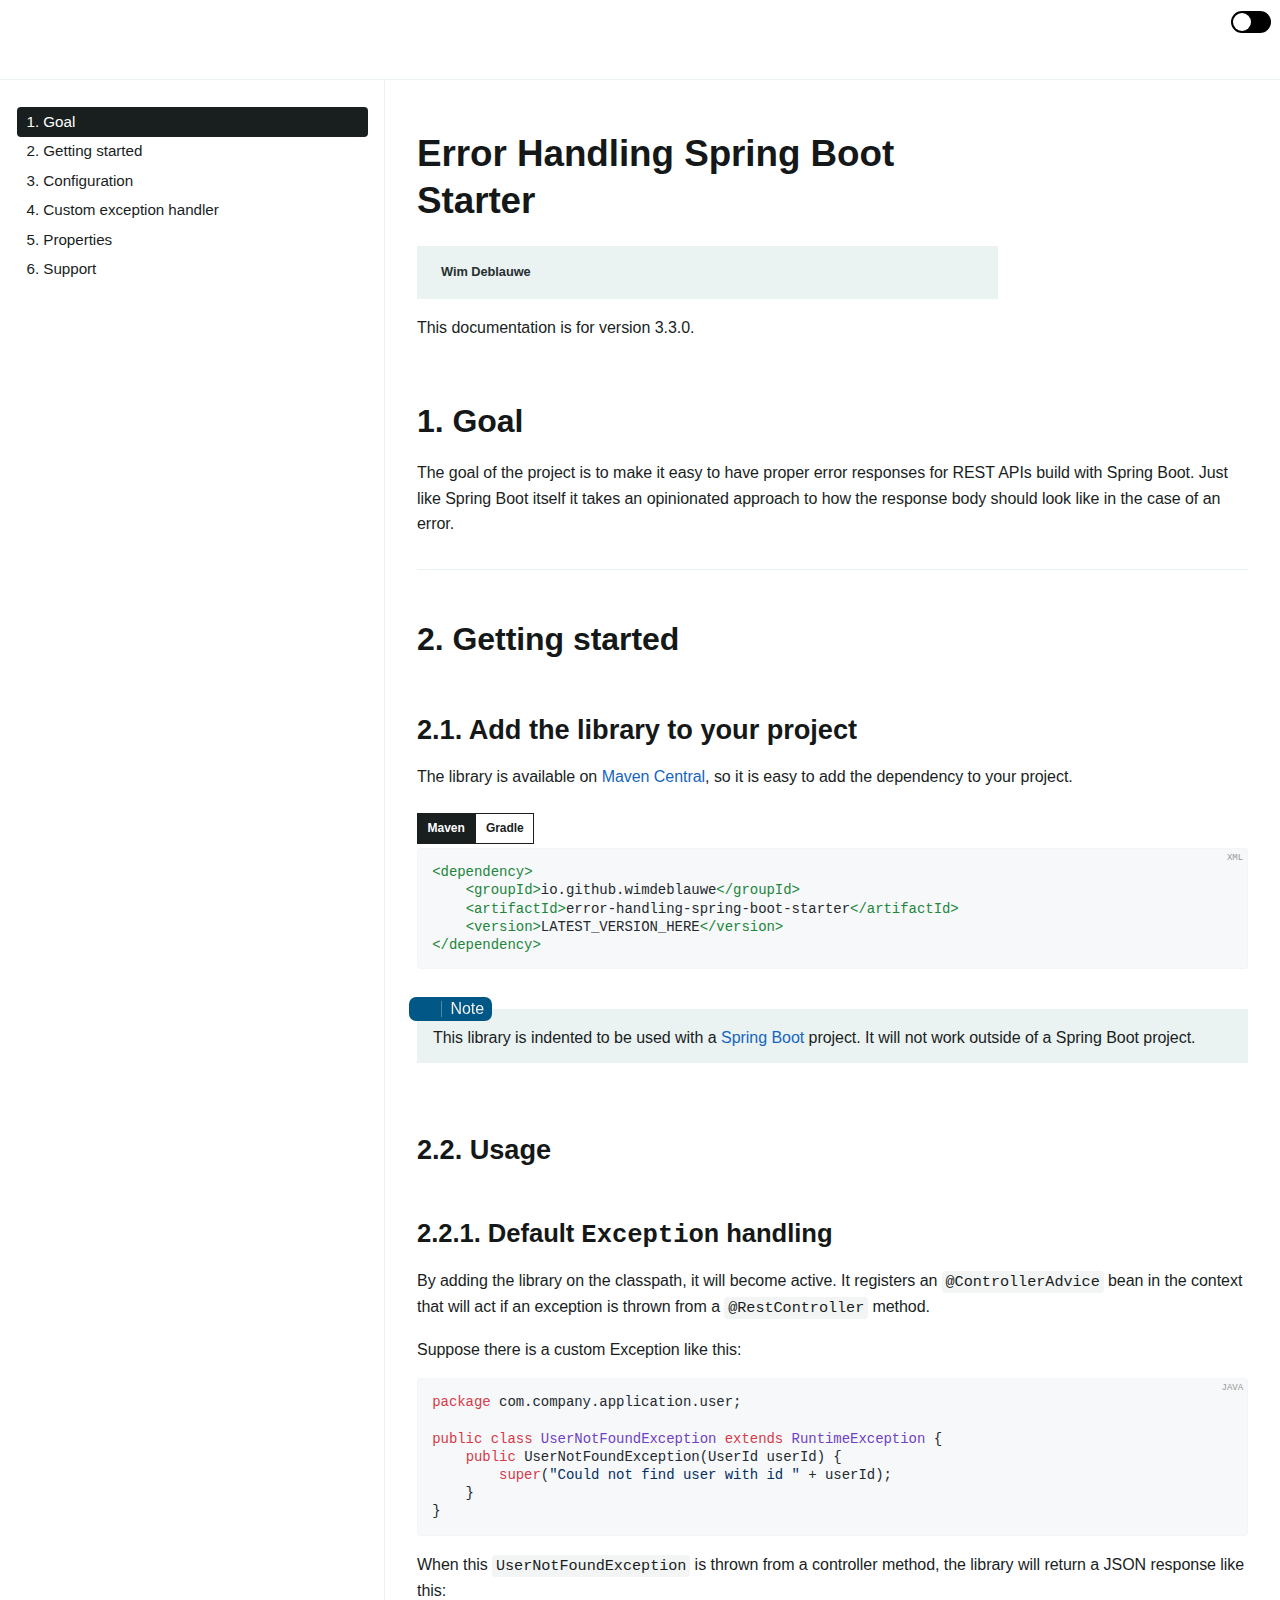
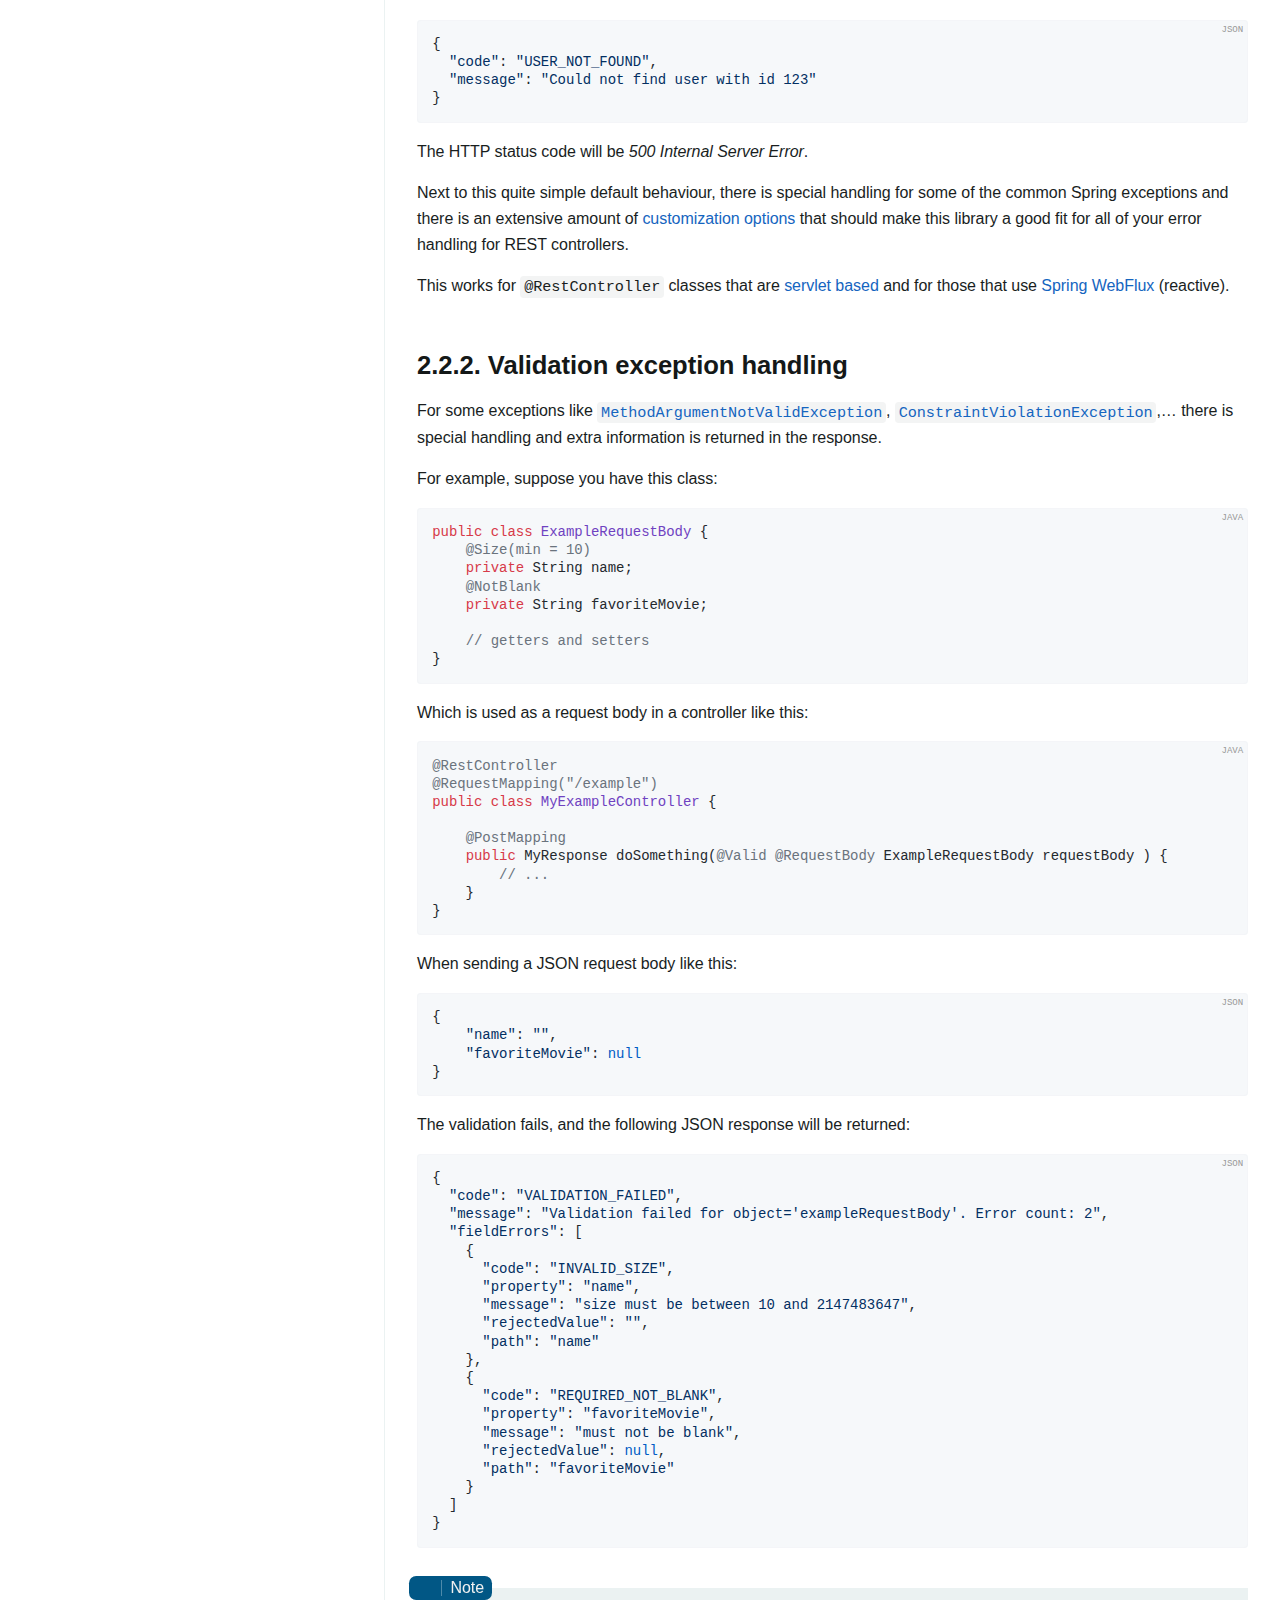
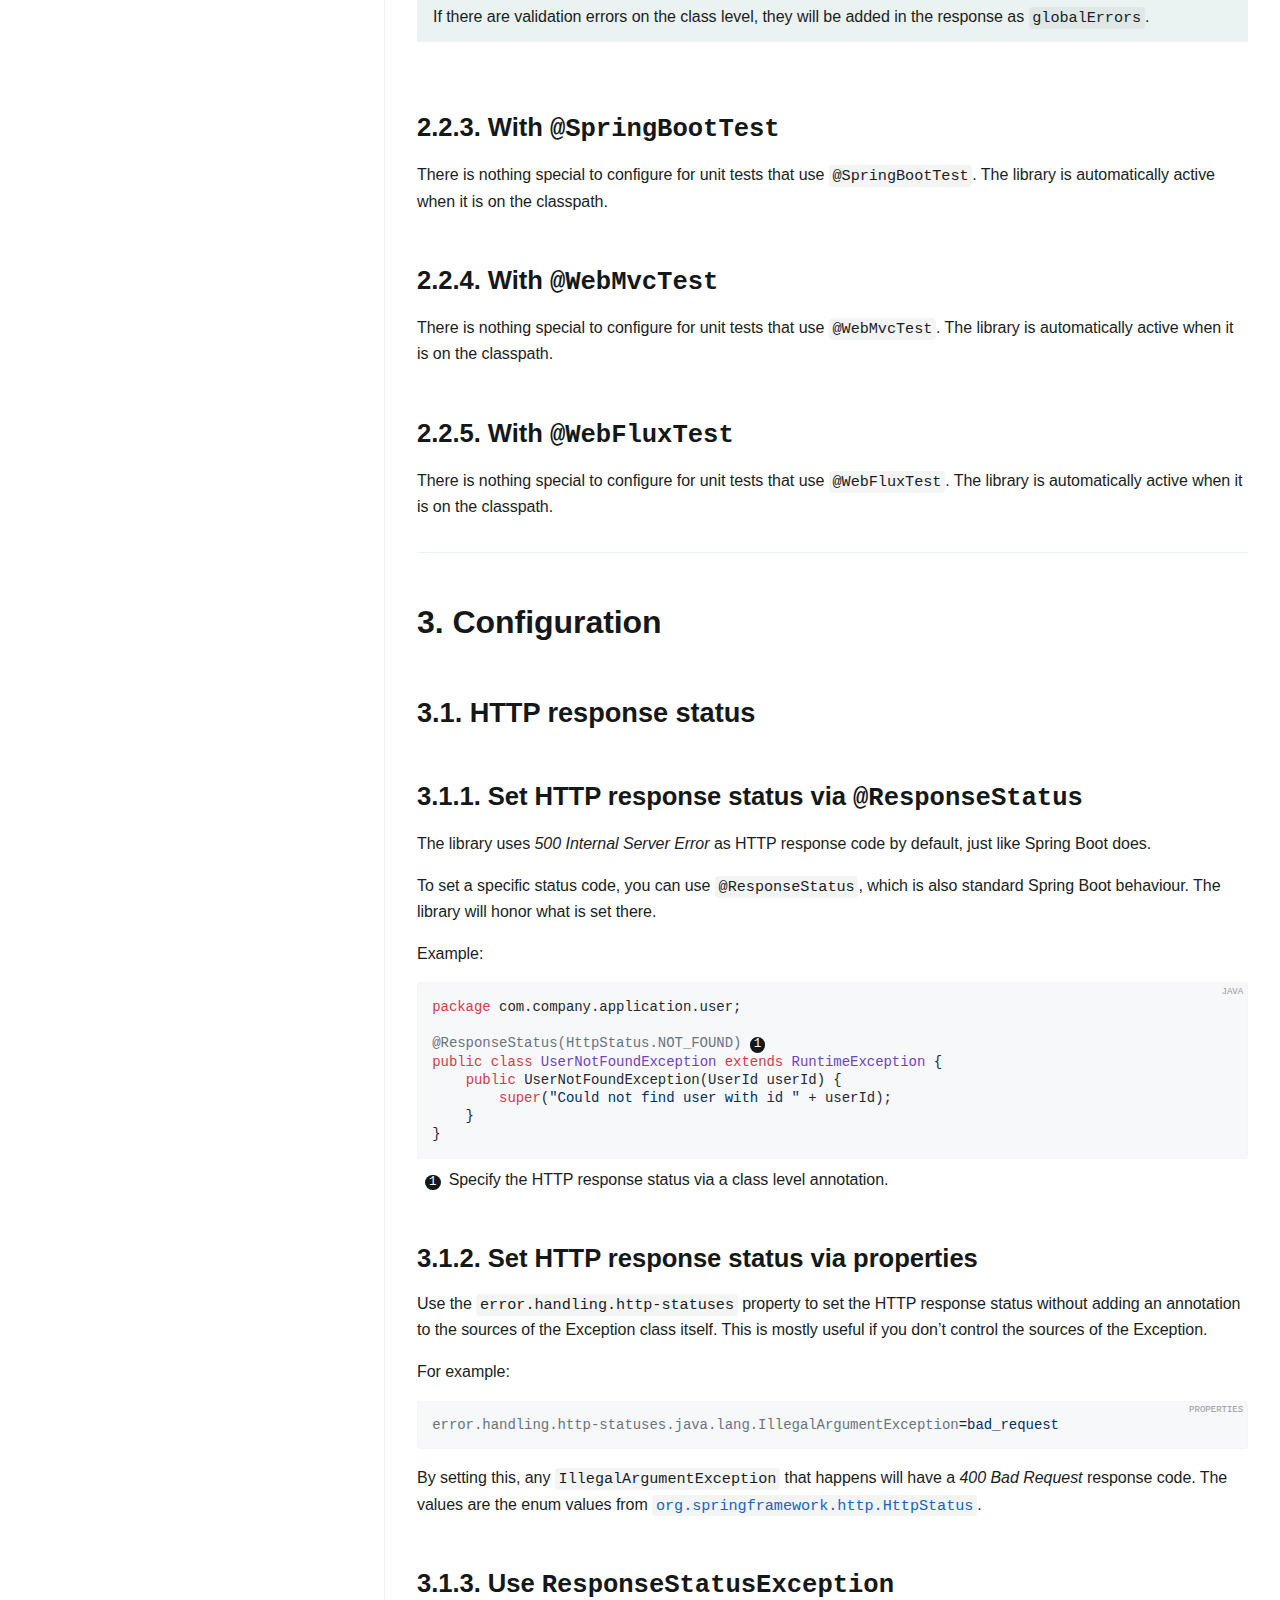
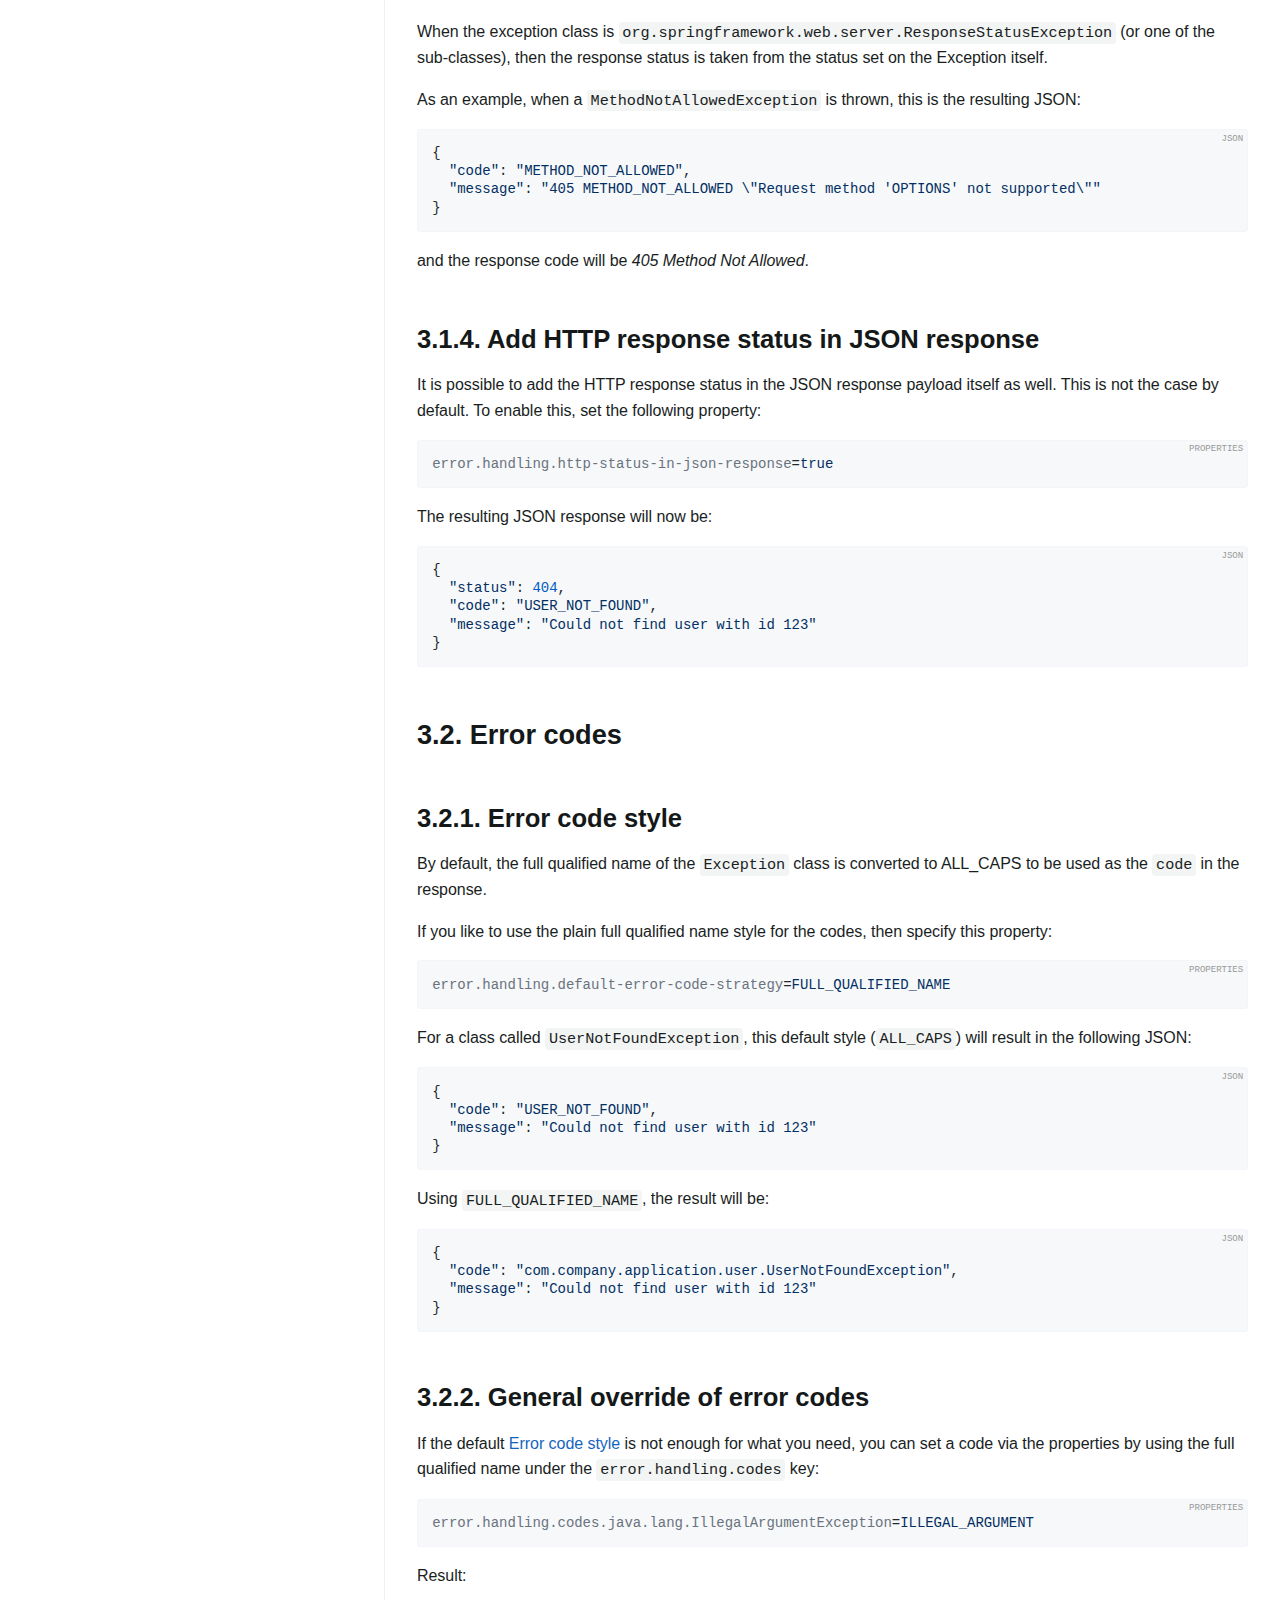
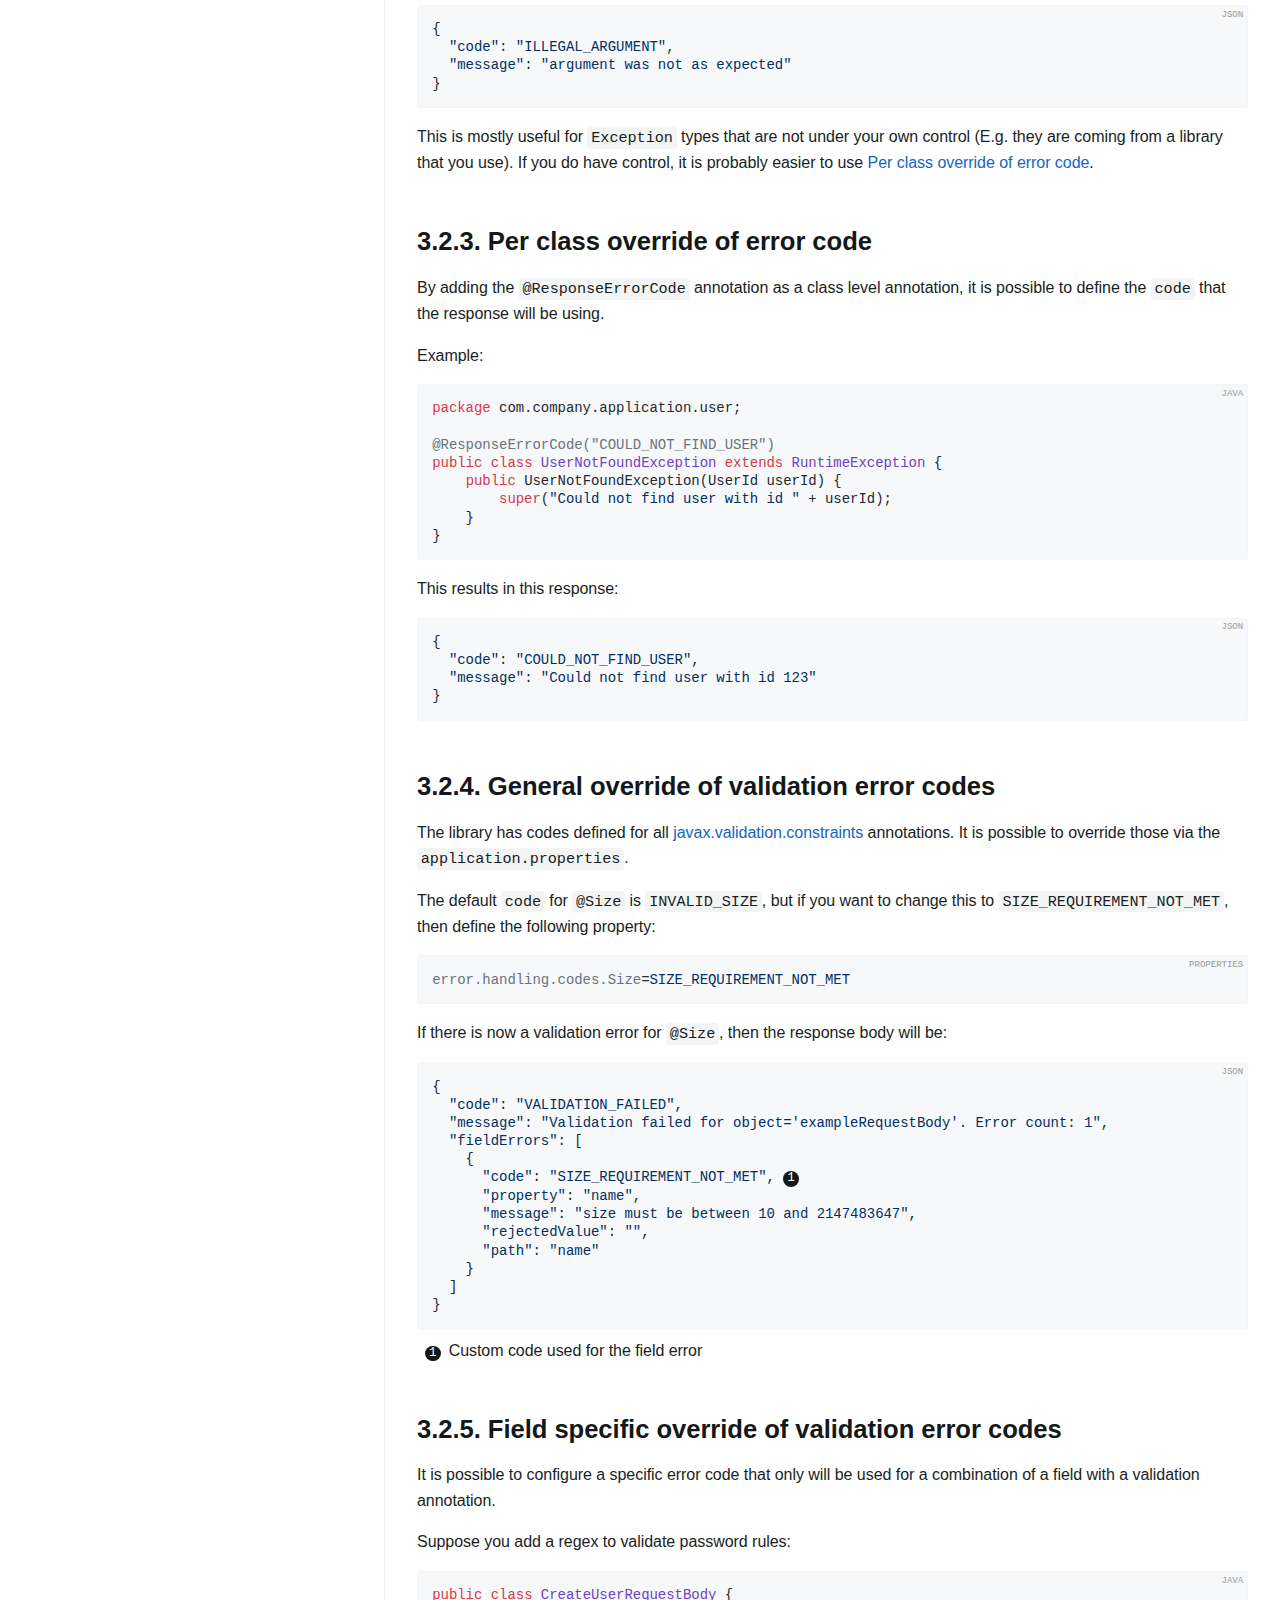
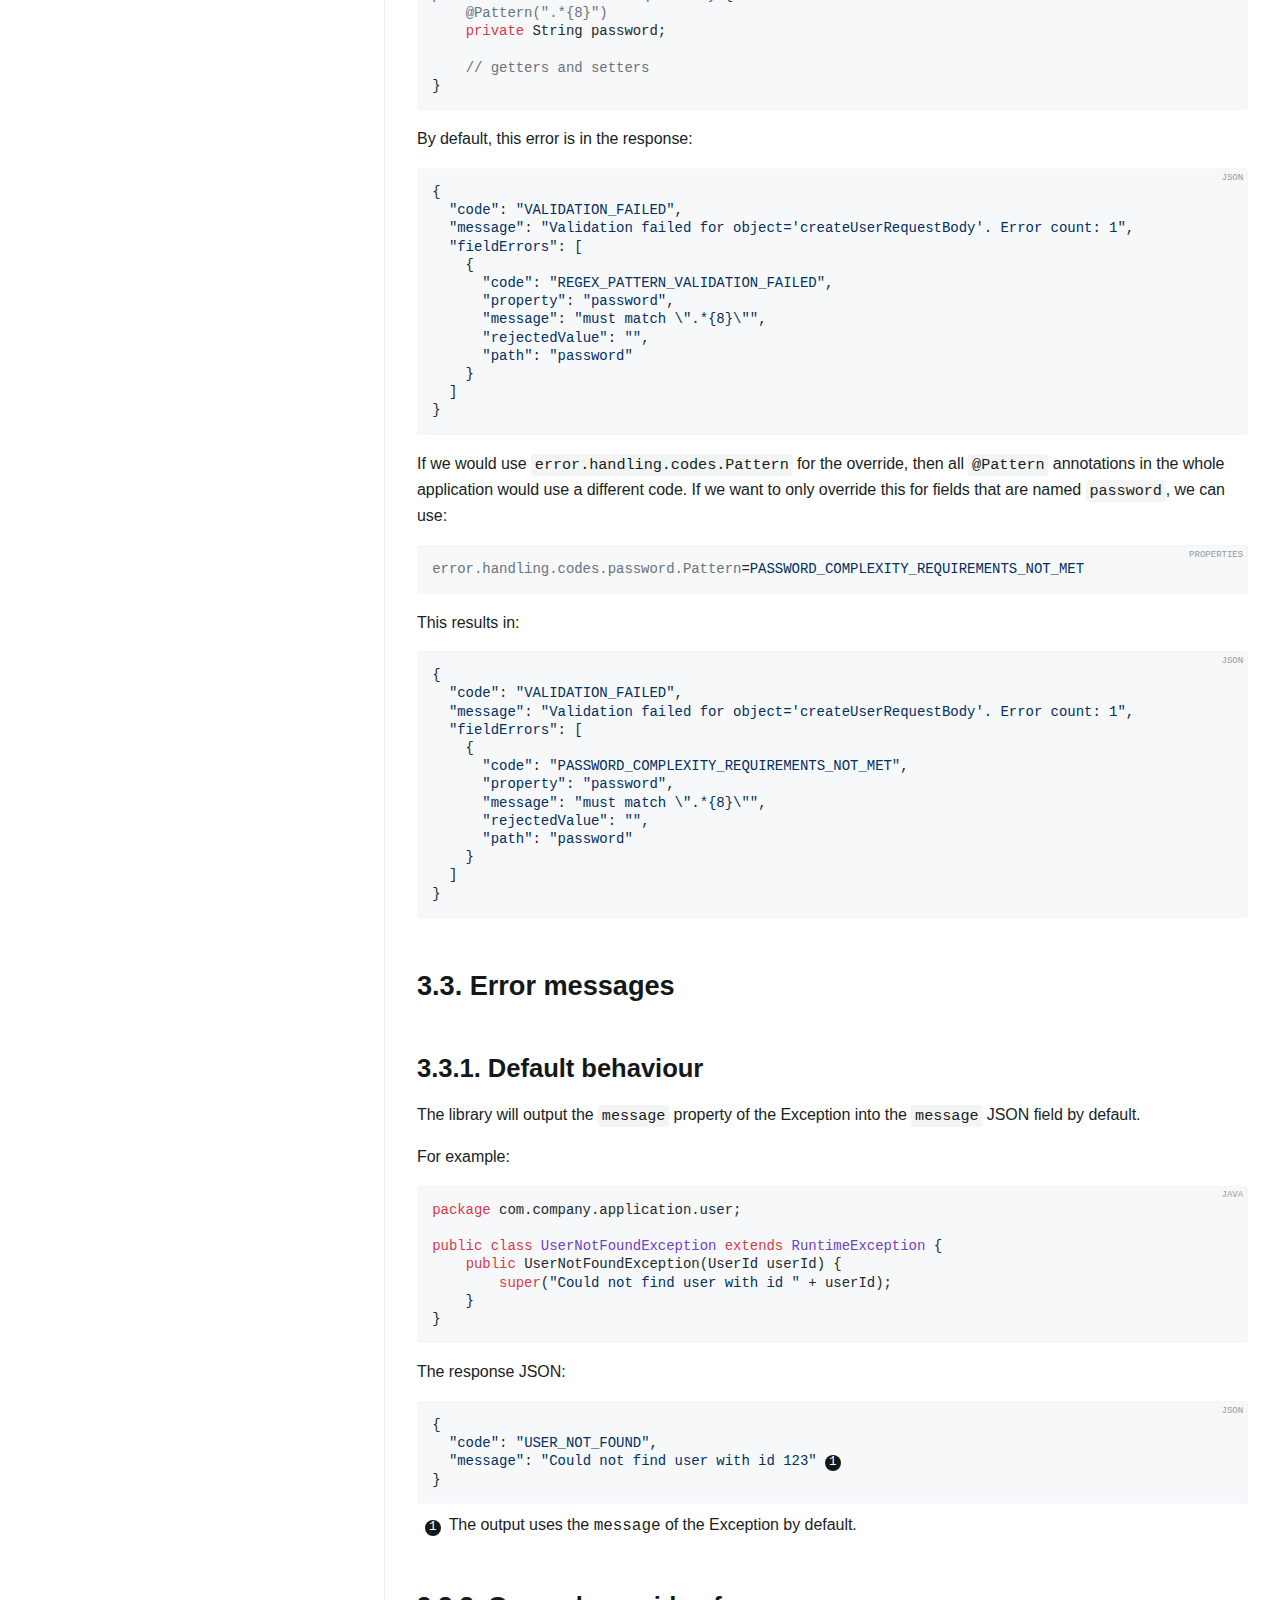
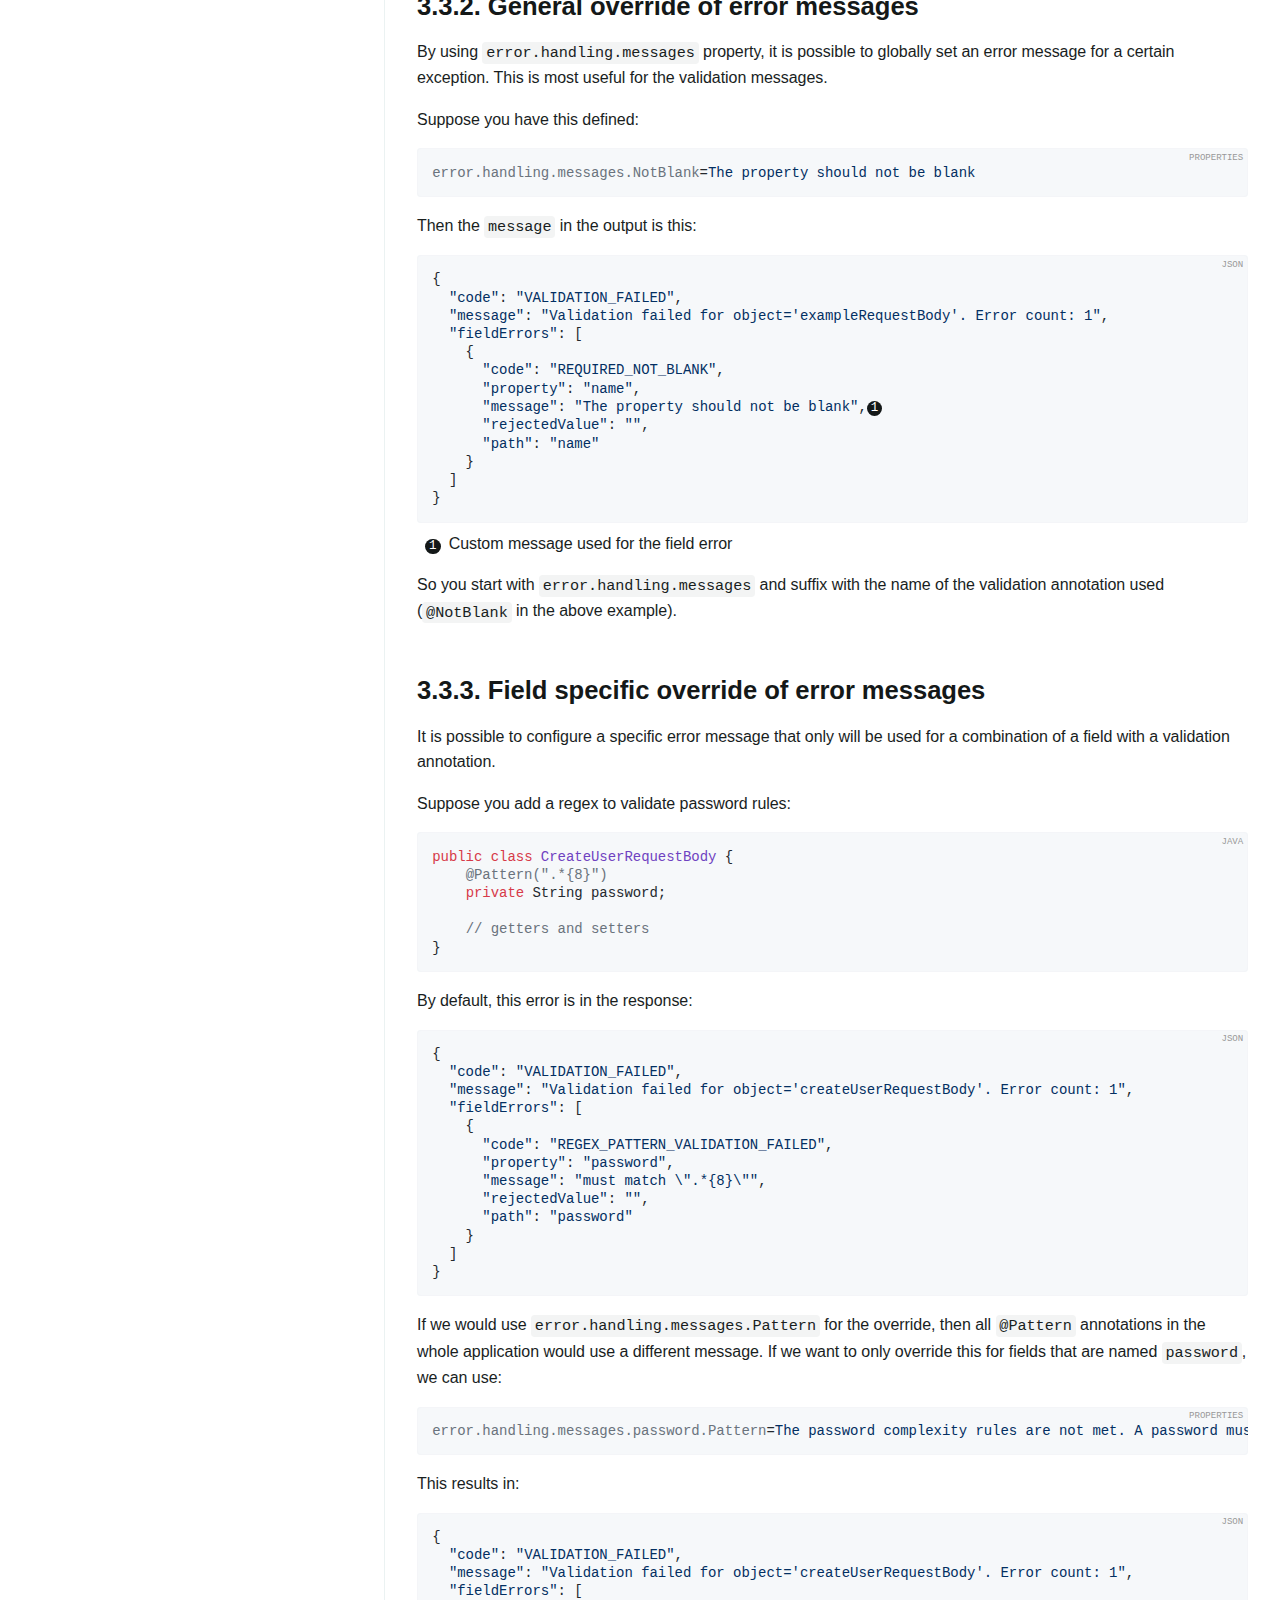
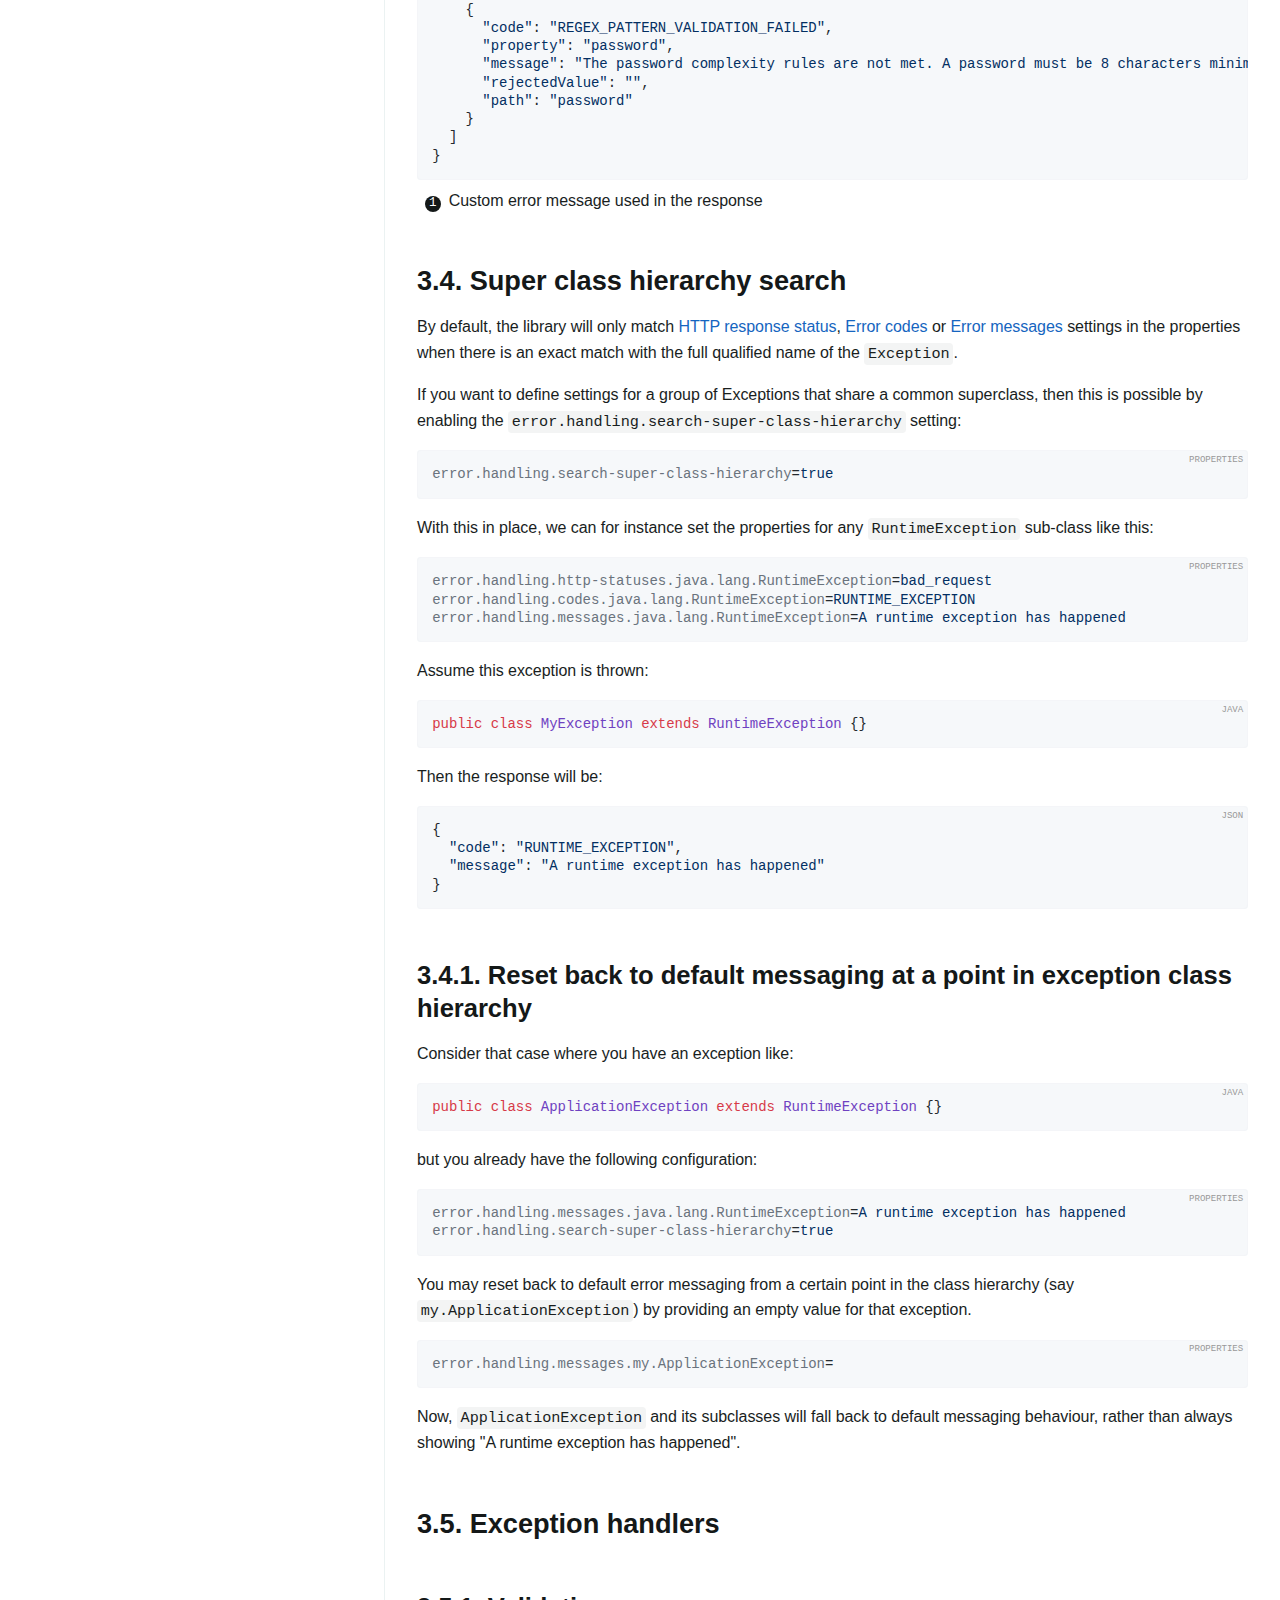
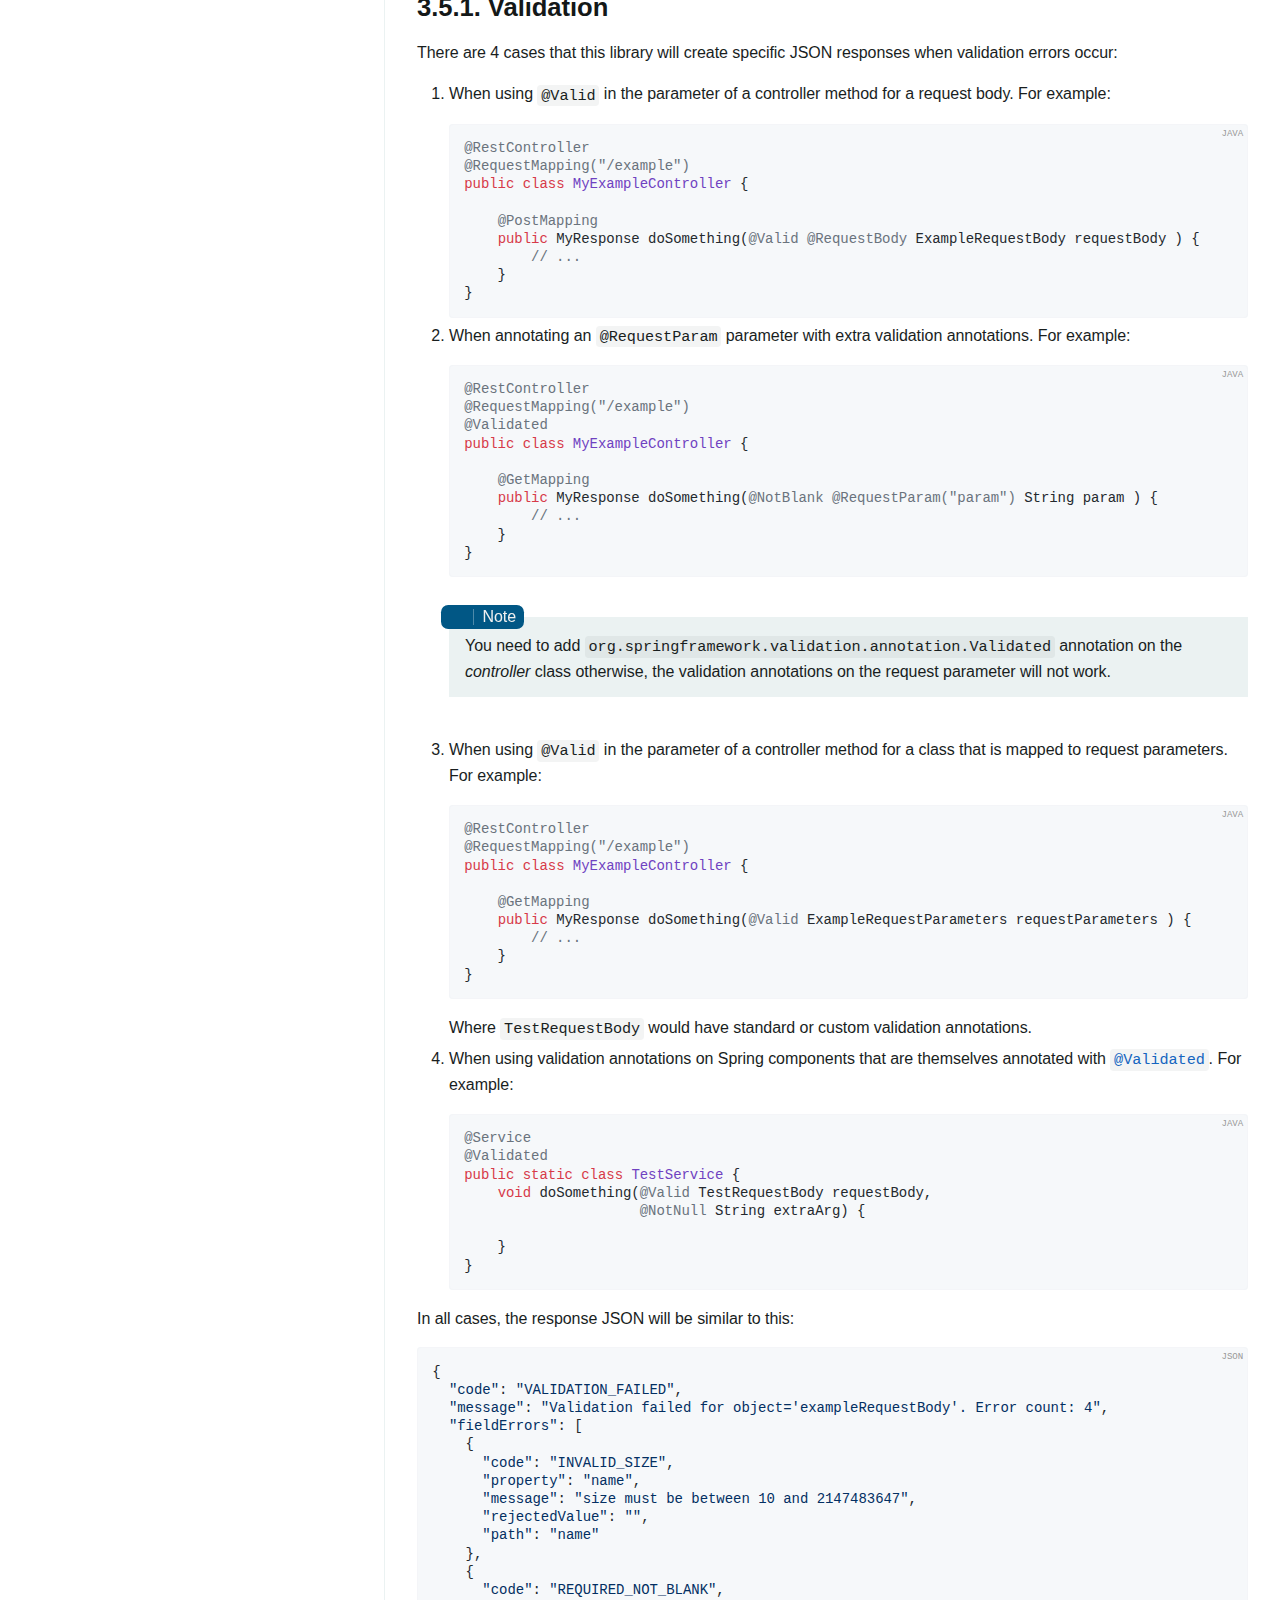
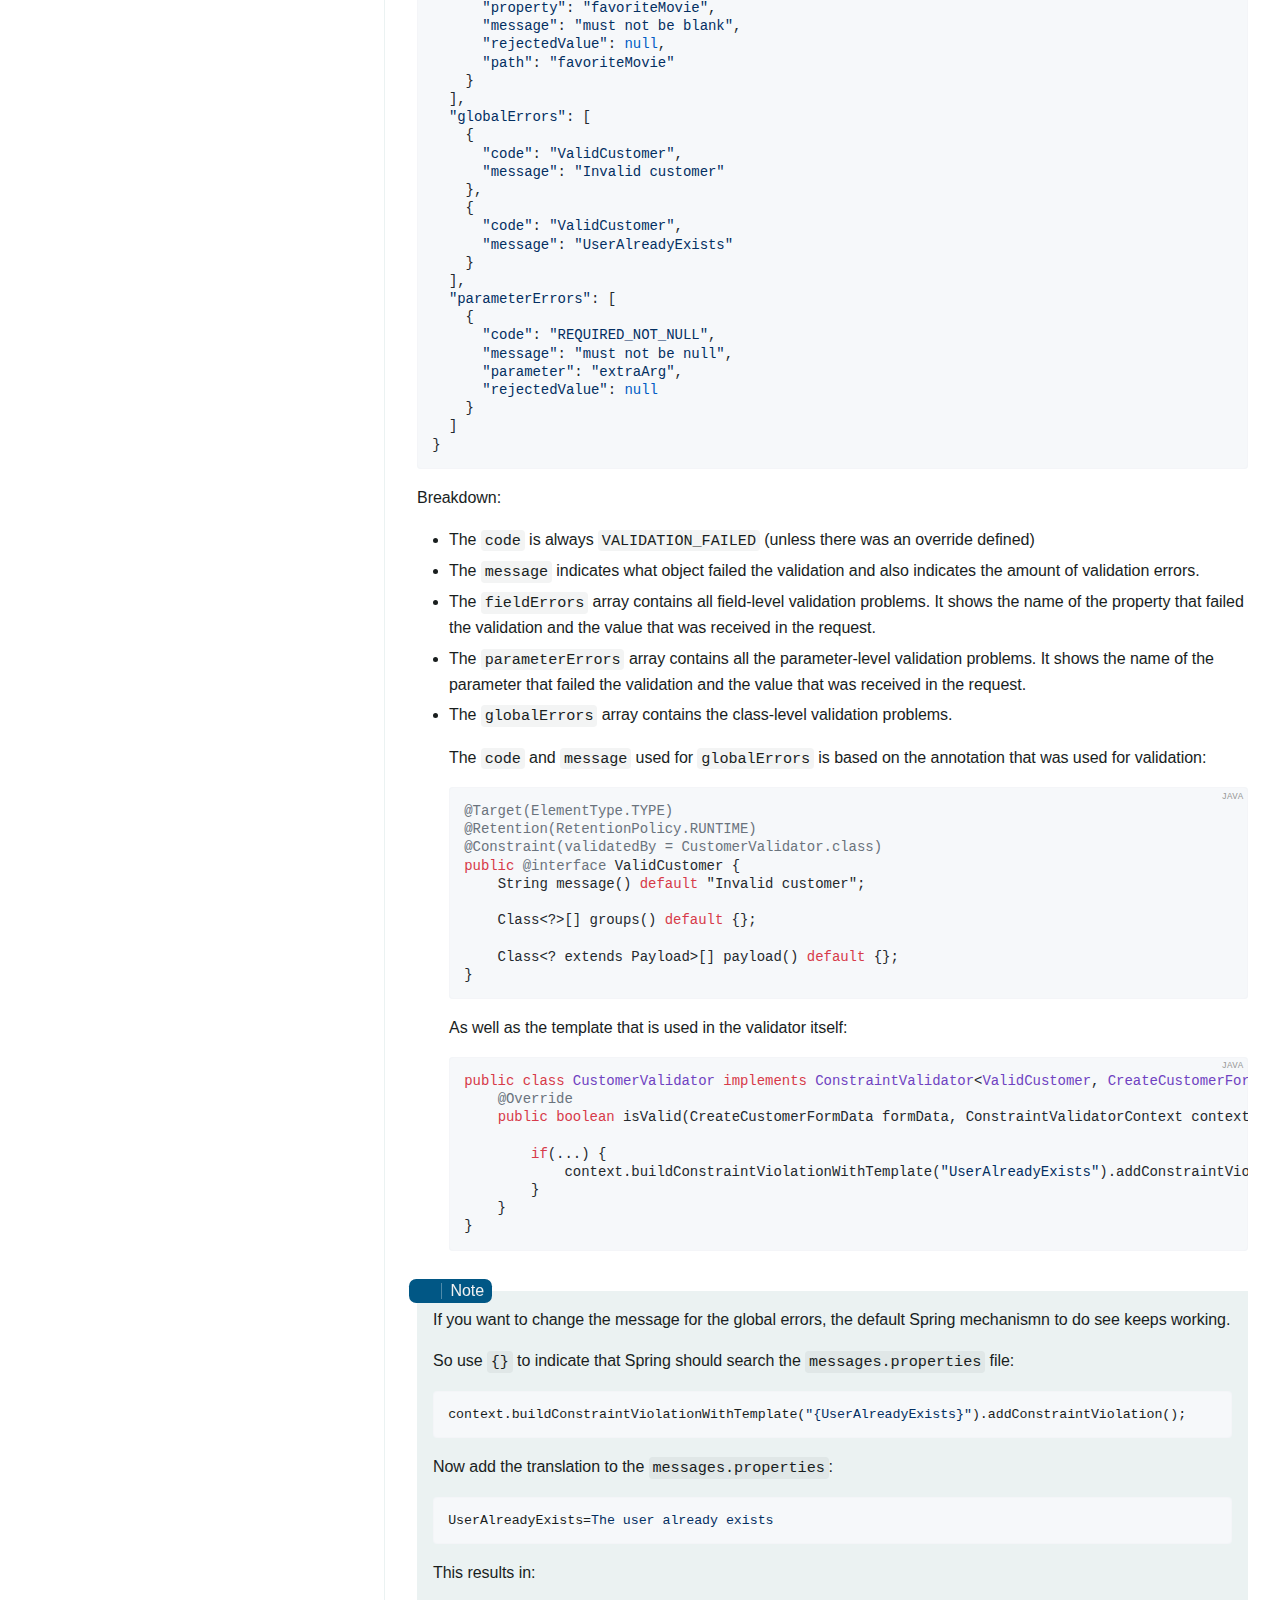
==== commit 6080e6d4: "deploy: 400057464af367044a99c90c3ab999967e807267" ====
--- a/index.html
+++ b/index.html
@@ -114,7 +114,7 @@
 <div id="preamble">
 <div class="sectionbody">
 <div class="paragraph">
-<p>This documentation is for version 3.2.0.</p>
+<p>This documentation is for version 3.3.0.</p>
 </div>
 </div>
 </div>
@@ -887,8 +887,7 @@
 </div>
 </div>
 <div class="paragraph">
-<p>Now, <code>ApplicationException</code> and its subclasses will fall back to default messaging behaviour, rather than always showing
-"A runtime exception has happened".</p>
+<p>Now, <code>ApplicationException</code> and its subclasses will fall back to default messaging behaviour, rather than always showing "A runtime exception has happened".</p>
 </div>
 </div>
 </div>
@@ -1580,7 +1579,17 @@
 </div>
 <div class="listingblock">
 <div class="content">
-<pre class="highlight"><code class="language-java" data-lang="java">public class WebSecurityConfiguration extends WebSecurityConfigurerAdapter {
+<pre class="highlight"><code class="language-java" data-lang="java"><span class="fold-block hide-when-folded">import com.fasterxml.jackson.databind.ObjectMapper;
+import io.github.wimdeblauwe.errorhandlingspringbootstarter.UnauthorizedEntryPoint;
+import io.github.wimdeblauwe.errorhandlingspringbootstarter.mapper.ErrorCodeMapper;
+import io.github.wimdeblauwe.errorhandlingspringbootstarter.mapper.ErrorMessageMapper;
+import io.github.wimdeblauwe.errorhandlingspringbootstarter.mapper.HttpStatusMapper;
+
+import org.springframework.context.annotation.Bean;
+import org.springframework.security.web.SecurityFilterChain;
+import org.springframework.security.config.annotation.web.builders.HttpSecurity;
+
+</span><span class="fold-block">public class WebSecurityConfiguration {
     @Bean
     public UnauthorizedEntryPoint unauthorizedEntryPoint(HttpStatusMapper httpStatusMapper,
                                                          ErrorCodeMapper errorCodeMapper,
@@ -1589,19 +1598,19 @@
         return new UnauthorizedEntryPoint(httpStatusMapper, errorCodeMapper, errorMessageMapper, objectMapper);
     }
 
-    @Autowired
-    private UnauthorizedEntryPoint unauthorizedEntryPoint;
-
-    @Override
-    protected void configure(HttpSecurity http) throws Exception {
+    @Bean
+    public SecurityFilterChain securityFilterChain(HttpSecurity http,
+                                                   UnauthorizedEntryPoint unauthorizedEntryPoint) throws Exception {
         http.httpBasic().disable();
 
-        http.authorizeRequests().anyRequest().authenticated();
-
-        http.exceptionHandling().authenticationEntryPoint(unauthorizedEntryPoint); <i class="conum" data-value="2"></i><b>(2)</b>
-    }
-}
-</code></pre>
+        http.authorizeHttpRequests().anyRequest().authenticated();
+
+        http.exceptionHandling().authenticationEntryPoint(unauthorizedEntryPoint);<i class="conum" data-value="2"></i><b>(2)</b>
+
+        return http.build();
+    }
+}
+</span></code></pre>
 </div>
 </div>
 <div class="colist arabic">
@@ -1975,7 +1984,7 @@
 </div>
 <div id="footer">
 <div id="footer-text">
-Last updated 2022-11-02 12:17:20 UTC
+Last updated 2022-11-25 07:59:18 UTC
 </div>
 </div>
 </div>
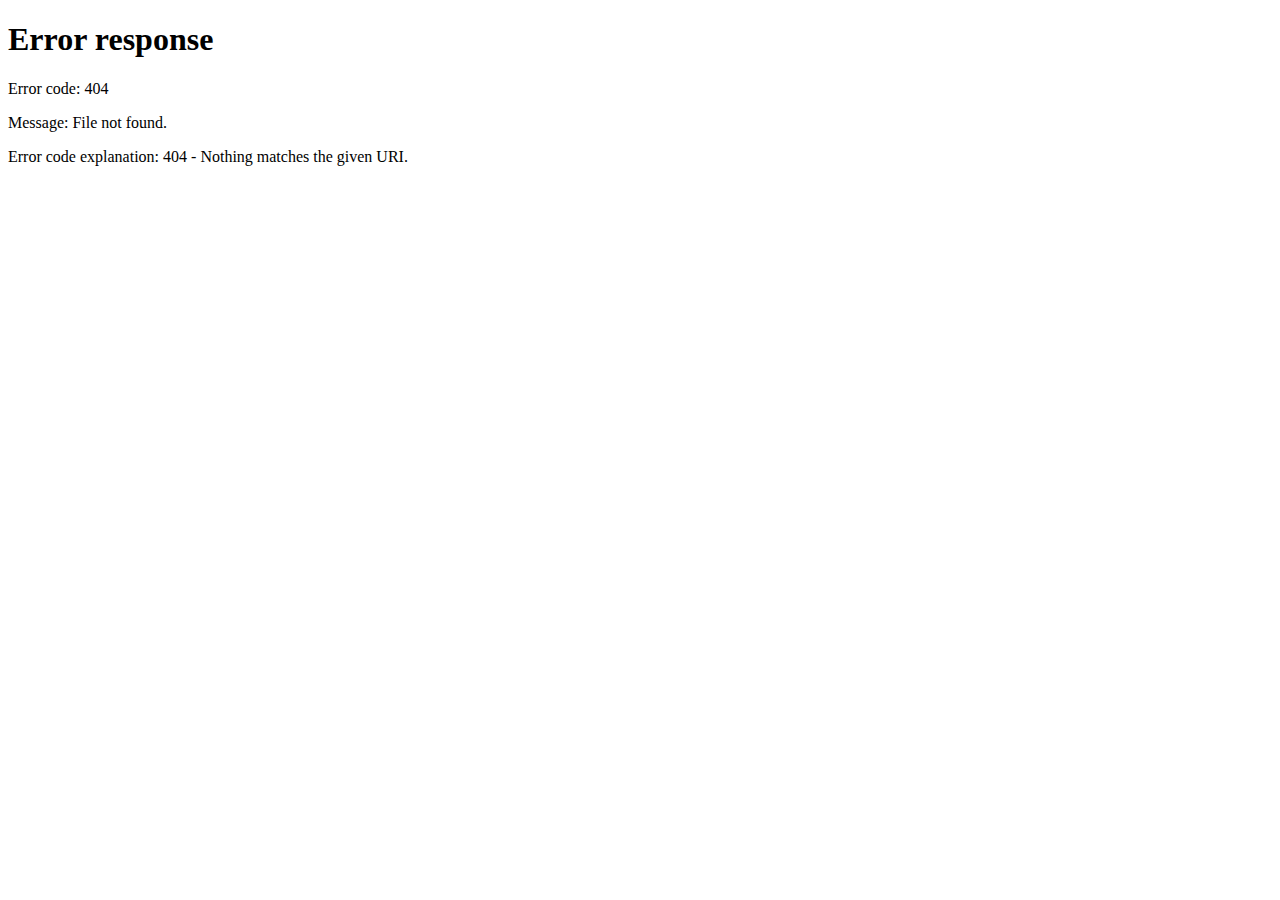
==== commit 02787a72: "Setup redirect to /current" ====
--- a/index.html
+++ b/index.html
@@ -1,1994 +1,12 @@
 <!DOCTYPE html>
 <html lang="en">
+
 <head>
-<meta charset="UTF-8">
-<meta http-equiv="X-UA-Compatible" content="IE=edge">
-<meta name="viewport" content="width=device-width, initial-scale=1.0">
-<meta name="generator" content="Asciidoctor 2.0.10">
-<meta name="author" content="Wim Deblauwe">
-<title>Error Handling Spring Boot Starter</title>
-<link rel="stylesheet" href="css/site.css">
-<script src="js/setup.js"></script><script defer src="js/site.js"></script>
+    <meta http-equiv="Refresh" content="0; url='current" />
+</head>
 
-</head>
-<body class="book toc2 toc-left"><div id="banner-container" class="container" role="banner">
-  <div id="banner" class="contained" role="banner">
-    <div id="switch-theme">
-      <input type="checkbox" id="switch-theme-checkbox" />
-      <label for="switch-theme-checkbox">Dark Theme</label>
-    </div>
-  </div>
-</div>
-<div id="tocbar-container" class="container" role="navigation">
-  <div id="tocbar" class="contained" role="navigation">
-    <button id="toggle-toc"></button>
-  </div>
-</div>
-<div id="main-container" class="container">
-  <div id="main" class="contained">
-    <div id="doc" class="doc">
-<div id="header">
-<h1>Error Handling Spring Boot Starter</h1>
-<div class="details">
-<span id="author" class="author">Wim Deblauwe</span><br>
-</div>
-<div id="toc" class="toc2">
-<div id="toctitle">Table of Contents</div>
-<ul class="sectlevel1">
-<li><a href="#goal">1. Goal</a></li>
-<li><a href="#getting-started">2. Getting started</a>
-<ul class="sectlevel2">
-<li><a href="#add-the-library-to-your-project">2.1. Add the library to your project</a></li>
-<li><a href="#usage">2.2. Usage</a>
-<ul class="sectlevel3">
-<li><a href="#default-exception-handling">2.2.1. Default <code>Exception</code> handling</a></li>
-<li><a href="#validation-exception-handling">2.2.2. Validation exception handling</a></li>
-<li><a href="#with-springboottest">2.2.3. With <code>@SpringBootTest</code></a></li>
-<li><a href="#with-webmvctest">2.2.4. With <code>@WebMvcTest</code></a></li>
-<li><a href="#with-webfluxtest">2.2.5. With <code>@WebFluxTest</code></a></li>
-</ul>
-</li>
-</ul>
-</li>
-<li><a href="#configuration">3. Configuration</a>
-<ul class="sectlevel2">
-<li><a href="#http-response-status">3.1. HTTP response status</a>
-<ul class="sectlevel3">
-<li><a href="#set-http-response-status-via-responsestatus">3.1.1. Set HTTP response status via <code>@ResponseStatus</code></a></li>
-<li><a href="#set-http-response-status-via-properties">3.1.2. Set HTTP response status via properties</a></li>
-<li><a href="#use-responsestatusexception">3.1.3. Use <code>ResponseStatusException</code></a></li>
-<li><a href="#add-http-response-status-in-json-response">3.1.4. Add HTTP response status in JSON response</a></li>
-</ul>
-</li>
-<li><a href="#error-codes">3.2. Error codes</a>
-<ul class="sectlevel3">
-<li><a href="#error-code-style">3.2.1. Error code style</a></li>
-<li><a href="#general-override-of-error-codes">3.2.2. General override of error codes</a></li>
-<li><a href="#per-class-override-of-error-code">3.2.3. Per class override of error code</a></li>
-<li><a href="#general-override-of-validation-error-codes">3.2.4. General override of validation error codes</a></li>
-<li><a href="#field-specific-override-of-validation-error-codes">3.2.5. Field specific override of validation error codes</a></li>
-</ul>
-</li>
-<li><a href="#error-messages">3.3. Error messages</a>
-<ul class="sectlevel3">
-<li><a href="#default-behaviour">3.3.1. Default behaviour</a></li>
-<li><a href="#general-override-of-error-messages">3.3.2. General override of error messages</a></li>
-<li><a href="#field-specific-override-of-error-messages">3.3.3. Field specific override of error messages</a></li>
-</ul>
-</li>
-<li><a href="#super-class-hierarchy-search">3.4. Super class hierarchy search</a>
-<ul class="sectlevel3">
-<li><a href="#reset-back-to-default-messaging-at-a-point-in-exception-class-hierarchy">3.4.1. Reset back to default messaging at a point in exception class hierarchy</a></li>
-</ul>
-</li>
-<li><a href="#exception-handlers">3.5. Exception handlers</a>
-<ul class="sectlevel3">
-<li><a href="#validation">3.5.1. Validation</a></li>
-<li><a href="#unreadable-http-message">3.5.2. Unreadable HTTP message</a></li>
-<li><a href="#type-conversion-exceptions">3.5.3. Type conversion exceptions</a></li>
-<li><a href="#optimistic-locking-exceptions">3.5.4. Optimistic locking exceptions</a></li>
-<li><a href="#spring-security-exceptions">3.5.5. Spring Security exceptions</a></li>
-</ul>
-</li>
-<li><a href="#adding-extra-properties-in-the-response">3.6. Adding extra properties in the response</a>
-<ul class="sectlevel3">
-<li><a href="#via-method-annotation">3.6.1. Via method annotation</a></li>
-<li><a href="#via-field-annotation">3.6.2. Via field annotation</a></li>
-<li><a href="#overriding-the-property-name">3.6.3. Overriding the property name</a></li>
-<li><a href="#null-handling">3.6.4. Null handling</a></li>
-</ul>
-</li>
-<li><a href="#custom-json-response-field-names">3.7. Custom JSON response field names</a></li>
-<li><a href="#logging">3.8. Logging</a></li>
-<li><a href="#spring-security-authenticationentrypoint">3.9. Spring Security AuthenticationEntryPoint</a></li>
-<li><a href="#handle-non-rest-controller-exceptions">3.10. Handle non-rest controller exceptions</a></li>
-</ul>
-</li>
-<li><a href="#custom-exception-handler">4. Custom exception handler</a></li>
-<li><a href="#properties">5. Properties</a></li>
-<li><a href="#support">6. Support</a></li>
-</ul>
-</div>
-</div>
-<div id="content">
-<div id="preamble">
-<div class="sectionbody">
-<div class="paragraph">
-<p>This documentation is for version 3.3.0.</p>
-</div>
-</div>
-</div>
-<div class="sect1">
-<h2 id="goal"><a class="anchor" href="#goal"></a>1. Goal</h2>
-<div class="sectionbody">
-<div class="paragraph">
-<p>The goal of the project is to make it easy to have proper error responses for REST APIs build with Spring Boot.
-Just like Spring Boot itself it takes an opinionated approach to how the response body should look like in the case of an error.</p>
-</div>
-</div>
-</div>
-<div class="sect1">
-<h2 id="getting-started"><a class="anchor" href="#getting-started"></a>2. Getting started</h2>
-<div class="sectionbody">
-<div class="sect2">
-<h3 id="add-the-library-to-your-project"><a class="anchor" href="#add-the-library-to-your-project"></a>2.1. Add the library to your project</h3>
-<div class="paragraph">
-<p>The library is available on <a href="https://mvnrepository.com/artifact/io.github.wimdeblauwe/error-handling-spring-boot-starter">Maven Central</a>, so it is easy to add the dependency to your project.</p>
-</div>
-<div class="listingblock primary">
-<div class="title">Maven</div>
-<div class="content">
-<pre class="highlight"><code class="language-xml" data-lang="xml">&lt;dependency&gt;
-    &lt;groupId&gt;io.github.wimdeblauwe&lt;/groupId&gt;
-    &lt;artifactId&gt;error-handling-spring-boot-starter&lt;/artifactId&gt;
-    &lt;version&gt;LATEST_VERSION_HERE&lt;/version&gt;
-&lt;/dependency&gt;</code></pre>
-</div>
-</div>
-<div class="listingblock secondary">
-<div class="title">Gradle</div>
-<div class="content">
-<pre class="highlight"><code>compile 'io.github.wimdeblauwe:error-handling-spring-boot-starter:LATEST_VERSION_HERE'</code></pre>
-</div>
-</div>
-<div class="admonitionblock note">
-<table>
-<tr>
-<td class="icon">
-<i class="fa icon-note" title="Note"></i>
-</td>
-<td class="content">
-This library is indented to be used with a <a href="https://spring.io/projects/spring-boot">Spring Boot</a> project.
-It will not work outside of a Spring Boot project.
-</td>
-</tr>
-</table>
-</div>
-</div>
-<div class="sect2">
-<h3 id="usage"><a class="anchor" href="#usage"></a>2.2. Usage</h3>
-<div class="sect3">
-<h4 id="default-exception-handling"><a class="anchor" href="#default-exception-handling"></a>2.2.1. Default <code>Exception</code> handling</h4>
-<div class="paragraph">
-<p>By adding the library on the classpath, it will become active.
-It registers an <code>@ControllerAdvice</code> bean in the context that will act if an exception is thrown from a <code>@RestController</code> method.</p>
-</div>
-<div class="paragraph">
-<p>Suppose there is a custom Exception like this:</p>
-</div>
-<div class="listingblock">
-<div class="content">
-<pre class="highlight"><code class="language-java" data-lang="java">package com.company.application.user;
+<body>
+    View the current documentation at <a href="current">/current</a>
+</body>
 
-public class UserNotFoundException extends RuntimeException {
-    public UserNotFoundException(UserId userId) {
-        super("Could not find user with id " + userId);
-    }
-}
-</code></pre>
-</div>
-</div>
-<div class="paragraph">
-<p>When this <code>UserNotFoundException</code> is thrown from a controller method, the library will return a JSON response like this:</p>
-</div>
-<div class="listingblock">
-<div class="content">
-<pre class="highlight"><code class="language-json" data-lang="json">{
-  "code": "USER_NOT_FOUND",
-  "message": "Could not find user with id 123"
-}</code></pre>
-</div>
-</div>
-<div class="paragraph">
-<p>The HTTP status code will be <em>500 Internal Server Error</em>.</p>
-</div>
-<div class="paragraph">
-<p>Next to this quite simple default behaviour, there is special handling for some of the common Spring exceptions and there is an extensive amount of <a href="#configuration">customization options</a> that should make this library a good fit for all of your error handling for REST controllers.</p>
-</div>
-<div class="paragraph">
-<p>This works for <code>@RestController</code> classes that are <a href="https://docs.spring.io/spring-framework/docs/current/reference/html/web.html#spring-web">servlet based</a> and for those that use <a href="https://docs.spring.io/spring-framework/docs/current/reference/html/web-reactive.html">Spring WebFlux</a> (reactive).</p>
-</div>
-</div>
-<div class="sect3">
-<h4 id="validation-exception-handling"><a class="anchor" href="#validation-exception-handling"></a>2.2.2. Validation exception handling</h4>
-<div class="paragraph">
-<p>For some exceptions like <a href="https://docs.spring.io/spring-framework/docs/current/javadoc-api/org/springframework/web/bind/MethodArgumentNotValidException.html"><code>MethodArgumentNotValidException</code></a>, <a href="https://docs.oracle.com/javaee/7/api/javax/validation/ConstraintViolationException.html"><code>ConstraintViolationException</code></a>,&#8230;&#8203; there is special handling and extra information is returned in the response.</p>
-</div>
-<div class="paragraph">
-<p>For example, suppose you have this class:</p>
-</div>
-<div class="listingblock">
-<div class="content">
-<pre class="highlight"><code class="language-java" data-lang="java">public class ExampleRequestBody {
-    @Size(min = 10)
-    private String name;
-    @NotBlank
-    private String favoriteMovie;
-
-    // getters and setters
-}
-</code></pre>
-</div>
-</div>
-<div class="paragraph">
-<p>Which is used as a request body in a controller like this:</p>
-</div>
-<div class="listingblock">
-<div class="content">
-<pre class="highlight"><code class="language-java" data-lang="java"><span class="fold-block hide-when-folded">import org.springframework.web.bind.annotation.PostMapping;
-import org.springframework.web.bind.annotation.RequestBody;
-import org.springframework.web.bind.annotation.RequestMapping;
-import org.springframework.web.bind.annotation.RestController;
-
-import javax.validation.Valid;
-
-</span><span class="fold-block">@RestController
-@RequestMapping("/example")
-public class MyExampleController {
-
-    @PostMapping
-    public MyResponse doSomething(@Valid @RequestBody ExampleRequestBody requestBody ) {
-        // ...
-    }
-}
-</span></code></pre>
-</div>
-</div>
-<div class="paragraph">
-<p>When sending a JSON request body like this:</p>
-</div>
-<div class="listingblock">
-<div class="content">
-<pre class="highlight"><code class="language-json" data-lang="json">{
-    "name": "",
-    "favoriteMovie": null
-}</code></pre>
-</div>
-</div>
-<div class="paragraph">
-<p>The validation fails, and the following JSON response will be returned:</p>
-</div>
-<div class="listingblock">
-<div class="content">
-<pre class="highlight"><code class="language-json" data-lang="json">{
-  "code": "VALIDATION_FAILED",
-  "message": "Validation failed for object='exampleRequestBody'. Error count: 2",
-  "fieldErrors": [
-    {
-      "code": "INVALID_SIZE",
-      "property": "name",
-      "message": "size must be between 10 and 2147483647",
-      "rejectedValue": "",
-      "path": "name"
-    },
-    {
-      "code": "REQUIRED_NOT_BLANK",
-      "property": "favoriteMovie",
-      "message": "must not be blank",
-      "rejectedValue": null,
-      "path": "favoriteMovie"
-    }
-  ]
-}</code></pre>
-</div>
-</div>
-<div class="admonitionblock note">
-<table>
-<tr>
-<td class="icon">
-<i class="fa icon-note" title="Note"></i>
-</td>
-<td class="content">
-If there are validation errors on the class level, they will be added in the response as <code>globalErrors</code>.
-</td>
-</tr>
-</table>
-</div>
-</div>
-<div class="sect3">
-<h4 id="with-springboottest"><a class="anchor" href="#with-springboottest"></a>2.2.3. With <code>@SpringBootTest</code></h4>
-<div class="paragraph">
-<p>There is nothing special to configure for unit tests that use <code>@SpringBootTest</code>.
-The library is automatically active when it is on the classpath.</p>
-</div>
-</div>
-<div class="sect3">
-<h4 id="with-webmvctest"><a class="anchor" href="#with-webmvctest"></a>2.2.4. With <code>@WebMvcTest</code></h4>
-<div class="paragraph">
-<p>There is nothing special to configure for unit tests that use <code>@WebMvcTest</code>.
-The library is automatically active when it is on the classpath.</p>
-</div>
-</div>
-<div class="sect3">
-<h4 id="with-webfluxtest"><a class="anchor" href="#with-webfluxtest"></a>2.2.5. With <code>@WebFluxTest</code></h4>
-<div class="paragraph">
-<p>There is nothing special to configure for unit tests that use <code>@WebFluxTest</code>.
-The library is automatically active when it is on the classpath.</p>
-</div>
-</div>
-</div>
-</div>
-</div>
-<div class="sect1">
-<h2 id="configuration"><a class="anchor" href="#configuration"></a>3. Configuration</h2>
-<div class="sectionbody">
-<div class="sect2">
-<h3 id="http-response-status"><a class="anchor" href="#http-response-status"></a>3.1. HTTP response status</h3>
-<div class="sect3">
-<h4 id="set-http-response-status-via-responsestatus"><a class="anchor" href="#set-http-response-status-via-responsestatus"></a>3.1.1. Set HTTP response status via <code>@ResponseStatus</code></h4>
-<div class="paragraph">
-<p>The library uses <em>500 Internal Server Error</em> as HTTP response code by default, just like Spring Boot does.</p>
-</div>
-<div class="paragraph">
-<p>To set a specific status code, you can use <code>@ResponseStatus</code>, which is also standard Spring Boot behaviour.
-The library will honor what is set there.</p>
-</div>
-<div class="paragraph">
-<p>Example:</p>
-</div>
-<div class="listingblock">
-<div class="content">
-<pre class="highlight"><code class="language-java" data-lang="java"><span class="fold-block">package com.company.application.user;
-
-</span><span class="fold-block hide-when-folded">import org.springframework.http.HttpStatus;
-import org.springframework.web.bind.annotation.ResponseStatus;
-
-</span><span class="fold-block">@ResponseStatus(HttpStatus.NOT_FOUND) <i class="conum" data-value="1"></i><b>(1)</b>
-public class UserNotFoundException extends RuntimeException {
-    public UserNotFoundException(UserId userId) {
-        super("Could not find user with id " + userId);
-    }
-}
-</span></code></pre>
-</div>
-</div>
-<div class="colist arabic">
-<table>
-<tr>
-<td><i class="conum" data-value="1"></i><b>1</b></td>
-<td>Specify the HTTP response status via a class level annotation.</td>
-</tr>
-</table>
-</div>
-</div>
-<div class="sect3">
-<h4 id="set-http-response-status-via-properties"><a class="anchor" href="#set-http-response-status-via-properties"></a>3.1.2. Set HTTP response status via properties</h4>
-<div class="paragraph">
-<p>Use the <code>error.handling.http-statuses</code> property to set the HTTP response status without adding an annotation to the sources of the Exception class itself.
-This is mostly useful if you don&#8217;t control the sources of the Exception.</p>
-</div>
-<div class="paragraph">
-<p>For example:</p>
-</div>
-<div class="listingblock">
-<div class="content">
-<pre class="highlight"><code class="language-properties" data-lang="properties">error.handling.http-statuses.java.lang.IllegalArgumentException=bad_request</code></pre>
-</div>
-</div>
-<div class="paragraph">
-<p>By setting this, any <code>IllegalArgumentException</code> that happens will have a <em>400 Bad Request</em> response code.
-The values are the enum values from <a href="https://docs.spring.io/spring-framework/docs/current/javadoc-api/org/springframework/http/HttpStatus.html"><code>org.springframework.http.HttpStatus</code></a>.</p>
-</div>
-</div>
-<div class="sect3">
-<h4 id="use-responsestatusexception"><a class="anchor" href="#use-responsestatusexception"></a>3.1.3. Use <code>ResponseStatusException</code></h4>
-<div class="paragraph">
-<p>When the exception class is <code>org.springframework.web.server.ResponseStatusException</code> (or one of the sub-classes), then the response status is taken from the status set on the Exception itself.</p>
-</div>
-<div class="paragraph">
-<p>As an example, when a <code>MethodNotAllowedException</code> is thrown, this is the resulting JSON:</p>
-</div>
-<div class="listingblock">
-<div class="content">
-<pre class="highlight"><code class="language-json" data-lang="json">{
-  "code": "METHOD_NOT_ALLOWED",
-  "message": "405 METHOD_NOT_ALLOWED \"Request method 'OPTIONS' not supported\""
-}</code></pre>
-</div>
-</div>
-<div class="paragraph">
-<p>and the response code will be <em>405 Method Not Allowed</em>.</p>
-</div>
-</div>
-<div class="sect3">
-<h4 id="add-http-response-status-in-json-response"><a class="anchor" href="#add-http-response-status-in-json-response"></a>3.1.4. Add HTTP response status in JSON response</h4>
-<div class="paragraph">
-<p>It is possible to add the HTTP response status in the JSON response payload itself as well.
-This is not the case by default.
-To enable this, set the following property:</p>
-</div>
-<div class="listingblock">
-<div class="content">
-<pre class="highlight"><code class="language-properties" data-lang="properties">error.handling.http-status-in-json-response=true</code></pre>
-</div>
-</div>
-<div class="paragraph">
-<p>The resulting JSON response will now be:</p>
-</div>
-<div class="listingblock">
-<div class="content">
-<pre class="highlight"><code class="language-json" data-lang="json">{
-  "status": 404,
-  "code": "USER_NOT_FOUND",
-  "message": "Could not find user with id 123"
-}</code></pre>
-</div>
-</div>
-</div>
-</div>
-<div class="sect2">
-<h3 id="error-codes"><a class="anchor" href="#error-codes"></a>3.2. Error codes</h3>
-<div class="sect3">
-<h4 id="error-code-style"><a class="anchor" href="#error-code-style"></a>3.2.1. Error code style</h4>
-<div class="paragraph">
-<p>By default, the full qualified name of the <code>Exception</code> class is converted to ALL_CAPS to be used as the <code>code</code> in the response.</p>
-</div>
-<div class="paragraph">
-<p>If you like to use the plain full qualified name style for the codes, then specify this property:</p>
-</div>
-<div class="listingblock">
-<div class="content">
-<pre class="highlight"><code class="language-properties" data-lang="properties">error.handling.default-error-code-strategy=FULL_QUALIFIED_NAME</code></pre>
-</div>
-</div>
-<div class="paragraph">
-<p>For a class called <code>UserNotFoundException</code>, this default style (<code>ALL_CAPS</code>) will result in the following JSON:</p>
-</div>
-<div class="listingblock">
-<div class="content">
-<pre class="highlight"><code class="language-json" data-lang="json">{
-  "code": "USER_NOT_FOUND",
-  "message": "Could not find user with id 123"
-}</code></pre>
-</div>
-</div>
-<div class="paragraph">
-<p>Using <code>FULL_QUALIFIED_NAME</code>, the result will be:</p>
-</div>
-<div class="listingblock">
-<div class="content">
-<pre class="highlight"><code class="language-json" data-lang="json">{
-  "code": "com.company.application.user.UserNotFoundException",
-  "message": "Could not find user with id 123"
-}</code></pre>
-</div>
-</div>
-</div>
-<div class="sect3">
-<h4 id="general-override-of-error-codes"><a class="anchor" href="#general-override-of-error-codes"></a>3.2.2. General override of error codes</h4>
-<div class="paragraph">
-<p>If the default <a href="#error-code-style">Error code style</a> is not enough for what you need, you can set a code via the properties by using the full qualified name under the <code>error.handling.codes</code> key:</p>
-</div>
-<div class="listingblock">
-<div class="content">
-<pre class="highlight"><code class="language-properties" data-lang="properties">error.handling.codes.java.lang.IllegalArgumentException=ILLEGAL_ARGUMENT</code></pre>
-</div>
-</div>
-<div class="paragraph">
-<p>Result:</p>
-</div>
-<div class="listingblock">
-<div class="content">
-<pre class="highlight"><code class="language-json" data-lang="json">{
-  "code": "ILLEGAL_ARGUMENT",
-  "message": "argument was not as expected"
-}</code></pre>
-</div>
-</div>
-<div class="paragraph">
-<p>This is mostly useful for <code>Exception</code> types that are not under your own control (E.g. they are coming from a library that you use).
-If you do have control, it is probably easier to use <a href="#per-class-override-of-error-code">Per class override of error code</a>.</p>
-</div>
-</div>
-<div class="sect3">
-<h4 id="per-class-override-of-error-code"><a class="anchor" href="#per-class-override-of-error-code"></a>3.2.3. Per class override of error code</h4>
-<div class="paragraph">
-<p>By adding the <code>@ResponseErrorCode</code> annotation as a class level annotation, it is possible to define the <code>code</code> that the response will be using.</p>
-</div>
-<div class="paragraph">
-<p>Example:</p>
-</div>
-<div class="listingblock">
-<div class="content">
-<pre class="highlight"><code class="language-java" data-lang="java"><span class="fold-block">package com.company.application.user;
-
-</span><span class="fold-block hide-when-folded">import io.github.wimdeblauwe.errorhandlingspringbootstarter.ResponseErrorCode;
-
-</span><span class="fold-block">@ResponseErrorCode("COULD_NOT_FIND_USER")
-public class UserNotFoundException extends RuntimeException {
-    public UserNotFoundException(UserId userId) {
-        super("Could not find user with id " + userId);
-    }
-}
-</span></code></pre>
-</div>
-</div>
-<div class="paragraph">
-<p>This results in this response:</p>
-</div>
-<div class="listingblock">
-<div class="content">
-<pre class="highlight"><code class="language-json" data-lang="json">{
-  "code": "COULD_NOT_FIND_USER",
-  "message": "Could not find user with id 123"
-}</code></pre>
-</div>
-</div>
-</div>
-<div class="sect3">
-<h4 id="general-override-of-validation-error-codes"><a class="anchor" href="#general-override-of-validation-error-codes"></a>3.2.4. General override of validation error codes</h4>
-<div class="paragraph">
-<p>The library has codes defined for all <a href="https://docs.oracle.com/javaee/7/api/javax/validation/constraints/package-summary.html">javax.validation.constraints</a> annotations.
-It is possible to override those via the <code>application.properties</code>.</p>
-</div>
-<div class="paragraph">
-<p>The default <code>code</code> for <code>@Size</code> is <code>INVALID_SIZE</code>, but if you want to change this to <code>SIZE_REQUIREMENT_NOT_MET</code>, then define the following property:</p>
-</div>
-<div class="listingblock">
-<div class="content">
-<pre class="highlight"><code class="language-properties" data-lang="properties">error.handling.codes.Size=SIZE_REQUIREMENT_NOT_MET</code></pre>
-</div>
-</div>
-<div class="paragraph">
-<p>If there is now a validation error for <code>@Size</code>, then the response body will be:</p>
-</div>
-<div class="listingblock">
-<div class="content">
-<pre class="highlight"><code class="language-json" data-lang="json">{
-  "code": "VALIDATION_FAILED",
-  "message": "Validation failed for object='exampleRequestBody'. Error count: 1",
-  "fieldErrors": [
-    {
-      "code": "SIZE_REQUIREMENT_NOT_MET", <i class="conum" data-value="1"></i><b>(1)</b>
-      "property": "name",
-      "message": "size must be between 10 and 2147483647",
-      "rejectedValue": "",
-      "path": "name"
-    }
-  ]
-}</code></pre>
-</div>
-</div>
-<div class="colist arabic">
-<table>
-<tr>
-<td><i class="conum" data-value="1"></i><b>1</b></td>
-<td>Custom code used for the field error</td>
-</tr>
-</table>
-</div>
-</div>
-<div class="sect3">
-<h4 id="field-specific-override-of-validation-error-codes"><a class="anchor" href="#field-specific-override-of-validation-error-codes"></a>3.2.5. Field specific override of validation error codes</h4>
-<div class="paragraph">
-<p>It is possible to configure a specific error code that only will be used for a combination of a field with a validation annotation.</p>
-</div>
-<div class="paragraph">
-<p>Suppose you add a regex to validate password rules:</p>
-</div>
-<div class="listingblock">
-<div class="content">
-<pre class="highlight"><code class="language-java" data-lang="java">public class CreateUserRequestBody {
-    @Pattern(".*{8}")
-    private String password;
-
-    // getters and setters
-}
-</code></pre>
-</div>
-</div>
-<div class="paragraph">
-<p>By default, this error is in the response:</p>
-</div>
-<div class="listingblock">
-<div class="content">
-<pre class="highlight"><code class="language-json" data-lang="json">{
-  "code": "VALIDATION_FAILED",
-  "message": "Validation failed for object='createUserRequestBody'. Error count: 1",
-  "fieldErrors": [
-    {
-      "code": "REGEX_PATTERN_VALIDATION_FAILED",
-      "property": "password",
-      "message": "must match \".*{8}\"",
-      "rejectedValue": "",
-      "path": "password"
-    }
-  ]
-}</code></pre>
-</div>
-</div>
-<div class="paragraph">
-<p>If we would use <code>error.handling.codes.Pattern</code> for the override, then all <code>@Pattern</code> annotations in the whole application would use a different code.
-If we want to only override this for fields that are named <code>password</code>, we can use:</p>
-</div>
-<div class="listingblock">
-<div class="content">
-<pre class="highlight"><code class="language-properties" data-lang="properties">error.handling.codes.password.Pattern=PASSWORD_COMPLEXITY_REQUIREMENTS_NOT_MET</code></pre>
-</div>
-</div>
-<div class="paragraph">
-<p>This results in:</p>
-</div>
-<div class="listingblock">
-<div class="content">
-<pre class="highlight"><code class="language-json" data-lang="json">{
-  "code": "VALIDATION_FAILED",
-  "message": "Validation failed for object='createUserRequestBody'. Error count: 1",
-  "fieldErrors": [
-    {
-      "code": "PASSWORD_COMPLEXITY_REQUIREMENTS_NOT_MET",
-      "property": "password",
-      "message": "must match \".*{8}\"",
-      "rejectedValue": "",
-      "path": "password"
-    }
-  ]
-}</code></pre>
-</div>
-</div>
-</div>
-</div>
-<div class="sect2">
-<h3 id="error-messages"><a class="anchor" href="#error-messages"></a>3.3. Error messages</h3>
-<div class="sect3">
-<h4 id="default-behaviour"><a class="anchor" href="#default-behaviour"></a>3.3.1. Default behaviour</h4>
-<div class="paragraph">
-<p>The library will output the <code>message</code> property of the Exception into the <code>message</code> JSON field by default.</p>
-</div>
-<div class="paragraph">
-<p>For example:</p>
-</div>
-<div class="listingblock">
-<div class="content">
-<pre class="highlight"><code class="language-java" data-lang="java">package com.company.application.user;
-
-public class UserNotFoundException extends RuntimeException {
-    public UserNotFoundException(UserId userId) {
-        super("Could not find user with id " + userId);
-    }
-}
-</code></pre>
-</div>
-</div>
-<div class="paragraph">
-<p>The response JSON:</p>
-</div>
-<div class="listingblock">
-<div class="content">
-<pre class="highlight"><code class="language-json" data-lang="json">{
-  "code": "USER_NOT_FOUND",
-  "message": "Could not find user with id 123" <i class="conum" data-value="1"></i><b>(1)</b>
-}</code></pre>
-</div>
-</div>
-<div class="colist arabic">
-<table>
-<tr>
-<td><i class="conum" data-value="1"></i><b>1</b></td>
-<td>The output uses the <code>message</code> of the Exception by default.</td>
-</tr>
-</table>
-</div>
-</div>
-<div class="sect3">
-<h4 id="general-override-of-error-messages"><a class="anchor" href="#general-override-of-error-messages"></a>3.3.2. General override of error messages</h4>
-<div class="paragraph">
-<p>By using <code>error.handling.messages</code> property, it is possible to globally set an error message for a certain exception.
-This is most useful for the validation messages.</p>
-</div>
-<div class="paragraph">
-<p>Suppose you have this defined:</p>
-</div>
-<div class="listingblock">
-<div class="content">
-<pre class="highlight"><code class="language-properties" data-lang="properties">error.handling.messages.NotBlank=The property should not be blank</code></pre>
-</div>
-</div>
-<div class="paragraph">
-<p>Then the <code>message</code> in the output is this:</p>
-</div>
-<div class="listingblock">
-<div class="content">
-<pre class="highlight"><code class="language-json" data-lang="json">{
-  "code": "VALIDATION_FAILED",
-  "message": "Validation failed for object='exampleRequestBody'. Error count: 1",
-  "fieldErrors": [
-    {
-      "code": "REQUIRED_NOT_BLANK",
-      "property": "name",
-      "message": "The property should not be blank",<i class="conum" data-value="1"></i><b>(1)</b>
-      "rejectedValue": "",
-      "path": "name"
-    }
-  ]
-}</code></pre>
-</div>
-</div>
-<div class="colist arabic">
-<table>
-<tr>
-<td><i class="conum" data-value="1"></i><b>1</b></td>
-<td>Custom message used for the field error</td>
-</tr>
-</table>
-</div>
-<div class="paragraph">
-<p>So you start with <code>error.handling.messages</code> and suffix with the name of the validation annotation used (<code>@NotBlank</code> in the above example).</p>
-</div>
-</div>
-<div class="sect3">
-<h4 id="field-specific-override-of-error-messages"><a class="anchor" href="#field-specific-override-of-error-messages"></a>3.3.3. Field specific override of error messages</h4>
-<div class="paragraph">
-<p>It is possible to configure a specific error message that only will be used for a combination of a field with a validation annotation.</p>
-</div>
-<div class="paragraph">
-<p>Suppose you add a regex to validate password rules:</p>
-</div>
-<div class="listingblock">
-<div class="content">
-<pre class="highlight"><code class="language-java" data-lang="java">public class CreateUserRequestBody {
-    @Pattern(".*{8}")
-    private String password;
-
-    // getters and setters
-}
-</code></pre>
-</div>
-</div>
-<div class="paragraph">
-<p>By default, this error is in the response:</p>
-</div>
-<div class="listingblock">
-<div class="content">
-<pre class="highlight"><code class="language-json" data-lang="json">{
-  "code": "VALIDATION_FAILED",
-  "message": "Validation failed for object='createUserRequestBody'. Error count: 1",
-  "fieldErrors": [
-    {
-      "code": "REGEX_PATTERN_VALIDATION_FAILED",
-      "property": "password",
-      "message": "must match \".*{8}\"",
-      "rejectedValue": "",
-      "path": "password"
-    }
-  ]
-}</code></pre>
-</div>
-</div>
-<div class="paragraph">
-<p>If we would use <code>error.handling.messages.Pattern</code> for the override, then all <code>@Pattern</code> annotations in the whole application would use a different message.
-If we want to only override this for fields that are named <code>password</code>, we can use:</p>
-</div>
-<div class="listingblock">
-<div class="content">
-<pre class="highlight"><code class="language-properties" data-lang="properties">error.handling.messages.password.Pattern=The password complexity rules are not met. A password must be 8 characters minimum.</code></pre>
-</div>
-</div>
-<div class="paragraph">
-<p>This results in:</p>
-</div>
-<div class="listingblock">
-<div class="content">
-<pre class="highlight"><code class="language-json" data-lang="json">{
-  "code": "VALIDATION_FAILED",
-  "message": "Validation failed for object='createUserRequestBody'. Error count: 1",
-  "fieldErrors": [
-    {
-      "code": "REGEX_PATTERN_VALIDATION_FAILED",
-      "property": "password",
-      "message": "The password complexity rules are not met. A password must be 8 characters minimum.", <i class="conum" data-value="1"></i><b>(1)</b>
-      "rejectedValue": "",
-      "path": "password"
-    }
-  ]
-}</code></pre>
-</div>
-</div>
-<div class="colist arabic">
-<table>
-<tr>
-<td><i class="conum" data-value="1"></i><b>1</b></td>
-<td>Custom error message used in the response</td>
-</tr>
-</table>
-</div>
-</div>
-</div>
-<div class="sect2">
-<h3 id="super-class-hierarchy-search"><a class="anchor" href="#super-class-hierarchy-search"></a>3.4. Super class hierarchy search</h3>
-<div class="paragraph">
-<p>By default, the library will only match <a href="#http-response-status">HTTP response status</a>, <a href="#error-codes">Error codes</a> or <a href="#error-messages">Error messages</a> settings in the properties when there is an exact match with the full qualified name of the <code>Exception</code>.</p>
-</div>
-<div class="paragraph">
-<p>If you want to define settings for a group of Exceptions that share a common superclass, then this is possible by enabling the <code>error.handling.search-super-class-hierarchy</code> setting:</p>
-</div>
-<div class="listingblock">
-<div class="content">
-<pre class="highlight"><code class="language-properties" data-lang="properties">error.handling.search-super-class-hierarchy=true</code></pre>
-</div>
-</div>
-<div class="paragraph">
-<p>With this in place, we can for instance set the properties for any <code>RuntimeException</code> sub-class like this:</p>
-</div>
-<div class="listingblock">
-<div class="content">
-<pre class="highlight"><code class="language-properties" data-lang="properties">error.handling.http-statuses.java.lang.RuntimeException=bad_request
-error.handling.codes.java.lang.RuntimeException=RUNTIME_EXCEPTION
-error.handling.messages.java.lang.RuntimeException=A runtime exception has happened</code></pre>
-</div>
-</div>
-<div class="paragraph">
-<p>Assume this exception is thrown:</p>
-</div>
-<div class="listingblock">
-<div class="content">
-<pre class="highlight"><code class="language-java" data-lang="java">public class MyException extends RuntimeException {}
-</code></pre>
-</div>
-</div>
-<div class="paragraph">
-<p>Then the response will be:</p>
-</div>
-<div class="listingblock">
-<div class="content">
-<pre class="highlight"><code class="language-json" data-lang="json">{
-  "code": "RUNTIME_EXCEPTION",
-  "message": "A runtime exception has happened"
-}</code></pre>
-</div>
-</div>
-<div class="sect3">
-<h4 id="reset-back-to-default-messaging-at-a-point-in-exception-class-hierarchy"><a class="anchor" href="#reset-back-to-default-messaging-at-a-point-in-exception-class-hierarchy"></a>3.4.1. Reset back to default messaging at a point in exception class hierarchy</h4>
-<div class="paragraph">
-<p>Consider that case where you have an exception like:</p>
-</div>
-<div class="listingblock">
-<div class="content">
-<pre class="highlight"><code class="language-java" data-lang="java">public class ApplicationException extends RuntimeException {}
-</code></pre>
-</div>
-</div>
-<div class="paragraph">
-<p>but you already have the following configuration:</p>
-</div>
-<div class="listingblock">
-<div class="content">
-<pre class="highlight"><code class="language-properties" data-lang="properties">error.handling.messages.java.lang.RuntimeException=A runtime exception has happened
-error.handling.search-super-class-hierarchy=true</code></pre>
-</div>
-</div>
-<div class="paragraph">
-<p>You may reset back to default error messaging from a certain point in the class hierarchy (say
-<code>my.ApplicationException</code>) by providing an empty value for that exception.</p>
-</div>
-<div class="listingblock">
-<div class="content">
-<pre class="highlight"><code class="language-properties" data-lang="properties">error.handling.messages.my.ApplicationException=</code></pre>
-</div>
-</div>
-<div class="paragraph">
-<p>Now, <code>ApplicationException</code> and its subclasses will fall back to default messaging behaviour, rather than always showing "A runtime exception has happened".</p>
-</div>
-</div>
-</div>
-<div class="sect2">
-<h3 id="exception-handlers"><a class="anchor" href="#exception-handlers"></a>3.5. Exception handlers</h3>
-<div class="sect3">
-<h4 id="validation"><a class="anchor" href="#validation"></a>3.5.1. Validation</h4>
-<div class="paragraph">
-<p>There are 4 cases that this library will create specific JSON responses when validation errors occur:</p>
-</div>
-<div class="olist arabic">
-<ol class="arabic">
-<li>
-<p>When using <code>@Valid</code> in the parameter of a controller method for a request body.
-For example:</p>
-<div class="listingblock">
-<div class="content">
-<pre class="highlight"><code class="language-java" data-lang="java"><span class="fold-block hide-when-folded">import org.springframework.web.bind.annotation.PostMapping;
-import org.springframework.web.bind.annotation.RequestBody;
-import org.springframework.web.bind.annotation.RequestMapping;
-import org.springframework.web.bind.annotation.RestController;
-
-import javax.validation.Valid;
-
-</span><span class="fold-block">@RestController
-@RequestMapping("/example")
-public class MyExampleController {
-
-    @PostMapping
-    public MyResponse doSomething(@Valid @RequestBody ExampleRequestBody requestBody ) {
-        // ...
-    }
-}
-</span></code></pre>
-</div>
-</div>
-</li>
-<li>
-<p>When annotating an <code>@RequestParam</code> parameter with extra validation annotations.
-For example:</p>
-<div class="listingblock">
-<div class="content">
-<pre class="highlight"><code class="language-java" data-lang="java"><span class="fold-block hide-when-folded">import org.springframework.validation.annotation.Validated;
-import org.springframework.web.bind.annotation.GetMapping;
-import org.springframework.web.bind.annotation.RequestMapping;
-import org.springframework.web.bind.annotation.RestController;
-
-import javax.validation.Valid;
-
-</span><span class="fold-block">@RestController
-@RequestMapping("/example")
-@Validated
-public class MyExampleController {
-
-    @GetMapping
-    public MyResponse doSomething(@NotBlank @RequestParam("param") String param ) {
-        // ...
-    }
-}
-</span></code></pre>
-</div>
-</div>
-<div class="admonitionblock note">
-<table>
-<tr>
-<td class="icon">
-<i class="fa icon-note" title="Note"></i>
-</td>
-<td class="content">
-<div class="paragraph">
-<p>You need to add <code>org.springframework.validation.annotation.Validated</code> annotation on the <em>controller</em> class otherwise, the validation annotations on the request parameter will not work.</p>
-</div>
-</td>
-</tr>
-</table>
-</div>
-</li>
-<li>
-<p>When using <code>@Valid</code> in the parameter of a controller method for a class that is mapped to request parameters.
-For example:</p>
-<div class="listingblock">
-<div class="content">
-<pre class="highlight"><code class="language-java" data-lang="java"><span class="fold-block hide-when-folded">import org.springframework.web.bind.annotation.GetMapping;
-import org.springframework.web.bind.annotation.RequestMapping;
-import org.springframework.web.bind.annotation.RestController;
-
-import javax.validation.Valid;
-
-</span><span class="fold-block">@RestController
-@RequestMapping("/example")
-public class MyExampleController {
-
-    @GetMapping
-    public MyResponse doSomething(@Valid ExampleRequestParameters requestParameters ) {
-        // ...
-    }
-}
-</span></code></pre>
-</div>
-</div>
-<div class="paragraph">
-<p>Where <code>TestRequestBody</code> would have standard or custom validation annotations.</p>
-</div>
-</li>
-<li>
-<p>When using validation annotations on Spring components that are themselves annotated with <a href="https://docs.spring.io/spring-framework/docs/current/javadoc-api/org/springframework/validation/annotation/Validated.html"><code>@Validated</code></a>.
-For example:</p>
-<div class="listingblock">
-<div class="content">
-<pre class="highlight"><code class="language-java" data-lang="java"><span class="fold-block hide-when-folded">import org.springframework.stereotype.Service;
-import org.springframework.validation.annotation.Validated;
-import javax.validation.Valid;
-import javax.validation.constraints.NotNull;
-
-</span><span class="fold-block">@Service
-@Validated
-public static class TestService {
-    void doSomething(@Valid TestRequestBody requestBody,
-                     @NotNull String extraArg) {
-
-    }
-}
-</span></code></pre>
-</div>
-</div>
-</li>
-</ol>
-</div>
-<div class="paragraph">
-<p>In all cases, the response JSON will be similar to this:</p>
-</div>
-<div class="listingblock">
-<div class="content">
-<pre class="highlight"><code class="language-json" data-lang="json">{
-  "code": "VALIDATION_FAILED",
-  "message": "Validation failed for object='exampleRequestBody'. Error count: 4",
-  "fieldErrors": [
-    {
-      "code": "INVALID_SIZE",
-      "property": "name",
-      "message": "size must be between 10 and 2147483647",
-      "rejectedValue": "",
-      "path": "name"
-    },
-    {
-      "code": "REQUIRED_NOT_BLANK",
-      "property": "favoriteMovie",
-      "message": "must not be blank",
-      "rejectedValue": null,
-      "path": "favoriteMovie"
-    }
-  ],
-  "globalErrors": [
-    {
-      "code": "ValidCustomer",
-      "message": "Invalid customer"
-    },
-    {
-      "code": "ValidCustomer",
-      "message": "UserAlreadyExists"
-    }
-  ],
-  "parameterErrors": [
-    {
-      "code": "REQUIRED_NOT_NULL",
-      "message": "must not be null",
-      "parameter": "extraArg",
-      "rejectedValue": null
-    }
-  ]
-}</code></pre>
-</div>
-</div>
-<div class="paragraph">
-<p>Breakdown:</p>
-</div>
-<div class="ulist">
-<ul>
-<li>
-<p>The <code>code</code> is always <code>VALIDATION_FAILED</code> (unless there was an override defined)</p>
-</li>
-<li>
-<p>The <code>message</code> indicates what object failed the validation and also indicates the amount of validation errors.</p>
-</li>
-<li>
-<p>The <code>fieldErrors</code> array contains all field-level validation problems.
-It shows the name of the property that failed the validation and the value that was received in the request.</p>
-</li>
-<li>
-<p>The <code>parameterErrors</code> array contains all the parameter-level validation problems.
-It shows the name of the parameter that failed the validation and the value that was received in the request.</p>
-</li>
-<li>
-<p>The <code>globalErrors</code> array contains the class-level validation problems.</p>
-<div class="paragraph">
-<p>The <code>code</code> and <code>message</code> used for <code>globalErrors</code> is based on the annotation that was used for validation:</p>
-</div>
-<div class="listingblock">
-<div class="content">
-<pre class="highlight"><code class="language-java" data-lang="java">@Target(ElementType.TYPE)
-@Retention(RetentionPolicy.RUNTIME)
-@Constraint(validatedBy = CustomerValidator.class)
-public @interface ValidCustomer {
-    String message() default "Invalid customer";
-
-    Class&lt;?&gt;[] groups() default {};
-
-    Class&lt;? extends Payload&gt;[] payload() default {};
-}
-</code></pre>
-</div>
-</div>
-<div class="paragraph">
-<p>As well as the template that is used in the validator itself:</p>
-</div>
-<div class="listingblock">
-<div class="content">
-<pre class="highlight"><code class="language-java" data-lang="java">public class CustomerValidator implements ConstraintValidator&lt;ValidCustomer, CreateCustomerFormData&gt; {
-    @Override
-    public boolean isValid(CreateCustomerFormData formData, ConstraintValidatorContext context) {
-
-        if(...) {
-            context.buildConstraintViolationWithTemplate("UserAlreadyExists").addConstraintViolation();
-        }
-    }
-}
-</code></pre>
-</div>
-</div>
-</li>
-</ul>
-</div>
-<div class="admonitionblock note">
-<table>
-<tr>
-<td class="icon">
-<i class="fa icon-note" title="Note"></i>
-</td>
-<td class="content">
-<div class="paragraph">
-<p>If you want to change the message for the global errors, the default Spring mechanismn to do see keeps working.</p>
-</div>
-<div class="paragraph">
-<p>So use <code>{}</code> to indicate that Spring should search the <code>messages.properties</code> file:</p>
-</div>
-<div class="listingblock">
-<div class="content">
-<pre class="highlight"><code class="language-java" data-lang="java">context.buildConstraintViolationWithTemplate("{UserAlreadyExists}").addConstraintViolation();
-</code></pre>
-</div>
-</div>
-<div class="paragraph">
-<p>Now add the translation to the <code>messages.properties</code>:</p>
-</div>
-<div class="listingblock">
-<div class="content">
-<pre class="highlight"><code class="language-properties" data-lang="properties">UserAlreadyExists=The user already exists</code></pre>
-</div>
-</div>
-<div class="paragraph">
-<p>This results in:</p>
-</div>
-<div class="listingblock">
-<div class="content">
-<pre class="highlight"><code class="language-json" data-lang="json">{
-  "code": "VALIDATION_FAILED",
-  "message": "Validation failed for object='exampleRequestBody'. Error count: 2",
-  "globalErrors": [
-    {
-      "code": "INVALID_CUSTOMER",
-      "message": "Invalid customer"
-    },
-    {
-      "code": "INVALID_CUSTOMER",
-      "message": "The user already exists"
-    }
-  ]
-}</code></pre>
-</div>
-</div>
-</td>
-</tr>
-</table>
-</div>
-</div>
-<div class="sect3">
-<h4 id="unreadable-http-message"><a class="anchor" href="#unreadable-http-message"></a>3.5.2. Unreadable HTTP message</h4>
-<div class="paragraph">
-<p>If a controller receives a message that it cannot read, because the JSON is invalid for example, then a <code>HttpMessageNotReadableException</code> is thrown.
-When this happens, the library will return something like the following response:</p>
-</div>
-<div class="listingblock">
-<div class="content">
-<pre class="highlight"><code class="language-json" data-lang="json">{
-  "code": "MESSAGE_NOT_READABLE",
-  "message": "JSON parse error: Unexpected character ('i' (code 105)): was expecting double-quote to start field name; nested exception is com.fasterxml.jackson.core.JsonParseException: Unexpected character ('i' (code 105)): was expecting double-quote to start field name\n at [Source: (PushbackInputStream); line: 1, column: 3]"
-}</code></pre>
-</div>
-</div>
-</div>
-<div class="sect3">
-<h4 id="type-conversion-exceptions"><a class="anchor" href="#type-conversion-exceptions"></a>3.5.3. Type conversion exceptions</h4>
-<div class="paragraph">
-<p>Type conversion exceptions like <code>MethodArgumentTypeMismatchException</code> and <code>TypeMismatchException</code> will have some extra info about the class that was expected and the value that was rejected:</p>
-</div>
-<div class="listingblock">
-<div class="content">
-<pre class="highlight"><code class="language-json" data-lang="json">{
-  "code": "ARGUMENT_TYPE_MISMATCH",
-  "message": "Failed to convert value of type 'java.lang.String' to required type 'com.example.user.UserId'; nested exception is org.springframework.core.convert.ConversionFailedException: Failed to convert from type [java.lang.String] to type [@org.springframework.web.bind.annotation.PathVariable com.example.user.UserId] for value 'fake_UUID'; nested exception is java.lang.IllegalArgumentException: Invalid UUID string: fake_UUID",
-  "expectedType": "com.example.user.UserId",
-  "property": "userId",
-  "rejectedValue": "fake_UUID"
-}</code></pre>
-</div>
-</div>
-</div>
-<div class="sect3">
-<h4 id="optimistic-locking-exceptions"><a class="anchor" href="#optimistic-locking-exceptions"></a>3.5.4. Optimistic locking exceptions</h4>
-<div class="paragraph">
-<p>When an <code>org.springframework.orm.ObjectOptimisticLockingFailureException</code> is thrown, the resulting response will be something like:</p>
-</div>
-<div class="listingblock">
-<div class="content">
-<pre class="highlight"><code class="language-json" data-lang="json">{
-  "code": "OPTIMISTIC_LOCKING_ERROR",
-  "message": "Object of class [com.example.user.User] with identifier [87518c6b-1ba7-4757-a5d9-46e84c539f43]: optimistic locking failed",
-  "identifier": "87518c6b-1ba7-4757-a5d9-46e84c539f43",
-  "persistentClassName": "com.example.user.User"
-}</code></pre>
-</div>
-</div>
-</div>
-<div class="sect3">
-<h4 id="spring-security-exceptions"><a class="anchor" href="#spring-security-exceptions"></a>3.5.5. Spring Security exceptions</h4>
-<div class="paragraph">
-<p>If Spring Security is on the classpath, then those exceptions will be handled.
-They will just have a <code>code</code> and a <code>message</code>.</p>
-</div>
-<div class="paragraph">
-<p>For example:</p>
-</div>
-<div class="listingblock">
-<div class="content">
-<pre class="highlight"><code class="language-json" data-lang="json">{
-  "code": "ACCESS_DENIED",
-  "message": "Access is denied"
-}</code></pre>
-</div>
-</div>
-<div class="paragraph">
-<p>The full list of Exception types that are handled:</p>
-</div>
-<div class="ulist">
-<ul>
-<li>
-<p>AccessDeniedException</p>
-</li>
-<li>
-<p>AccountExpiredException</p>
-</li>
-<li>
-<p>AuthenticationCredentialsNotFoundException</p>
-</li>
-<li>
-<p>AuthenticationServiceException</p>
-</li>
-<li>
-<p>BadCredentialsException</p>
-</li>
-<li>
-<p>UsernameNotFoundException</p>
-</li>
-<li>
-<p>InsufficientAuthenticationException</p>
-</li>
-<li>
-<p>LockedException</p>
-</li>
-<li>
-<p>DisabledException</p>
-</li>
-</ul>
-</div>
-</div>
-</div>
-<div class="sect2">
-<h3 id="adding-extra-properties-in-the-response"><a class="anchor" href="#adding-extra-properties-in-the-response"></a>3.6. Adding extra properties in the response</h3>
-<div class="paragraph">
-<p>It is possible add extra properties in the JSON response by using the <code>@ErrorResponseProperty</code> annotation in your custom Exception class.</p>
-</div>
-<div class="sect3">
-<h4 id="via-method-annotation"><a class="anchor" href="#via-method-annotation"></a>3.6.1. Via method annotation</h4>
-<div class="paragraph">
-<p>This example annotates the <code>getUserId()</code> method with <code>@ResponseErrorProperty</code> so that the return value of the method is added to the JSON response:</p>
-</div>
-<div class="listingblock">
-<div class="content">
-<pre class="highlight"><code class="language-java" data-lang="java">@ResponseStatus(HttpStatus.NOT_FOUND)
-@ResponseErrorCode("USER_NOT_FOUND")
-public class UserNotFoundException extends RuntimeException {
-
-    private final UserId userId;
-
-    public UserNotFoundException(UserId userId) {
-        super(String.format("Could not find user with id %s", userId));
-        this.userId = userId;
-    }
-
-    @ResponseErrorProperty <i class="conum" data-value="1"></i><b>(1)</b>
-    public String getUserId() {
-        return userId.getValue();
-    }
-}
-</code></pre>
-</div>
-</div>
-<div class="colist arabic">
-<table>
-<tr>
-<td><i class="conum" data-value="1"></i><b>1</b></td>
-<td>Add the result of this method as an extra property in the response</td>
-</tr>
-</table>
-</div>
-<div class="paragraph">
-<p>The resulting response:</p>
-</div>
-<div class="listingblock">
-<div class="content">
-<pre class="highlight"><code class="language-json" data-lang="json">{
-  "code": "USER_NOT_FOUND",
-  "message": "Could not find user with id UserId{id=8c7fb13c-0924-47d4-821a-36f73558c898}",
-  "userId": "8c7fb13c-0924-47d4-821a-36f73558c898"
-}</code></pre>
-</div>
-</div>
-</div>
-<div class="sect3">
-<h4 id="via-field-annotation"><a class="anchor" href="#via-field-annotation"></a>3.6.2. Via field annotation</h4>
-<div class="paragraph">
-<p>This example annotates the <code>userId</code> field with <code>@ResponseErrorProperty</code> so that the value of the field is added to the JSON response:</p>
-</div>
-<div class="listingblock">
-<div class="content">
-<pre class="highlight"><code class="language-java" data-lang="java">@ResponseStatus(HttpStatus.NOT_FOUND)
-@ResponseErrorCode("USER_NOT_FOUND")
-public class UserNotFoundException extends RuntimeException {
-
-    @ResponseErrorProperty <i class="conum" data-value="1"></i><b>(1)</b>
-    private final UserId userId;
-
-    public UserNotFoundException(UserId userId) {
-        super(String.format("Could not find user with id %s", userId));
-        this.userId = userId;
-    }
-}
-</code></pre>
-</div>
-</div>
-<div class="colist arabic">
-<table>
-<tr>
-<td><i class="conum" data-value="1"></i><b>1</b></td>
-<td>Add the result of this method as an extra property in the response</td>
-</tr>
-</table>
-</div>
-<div class="paragraph">
-<p>The resulting response:</p>
-</div>
-<div class="listingblock">
-<div class="content">
-<pre class="highlight"><code class="language-json" data-lang="json">{
-  "code": "USER_NOT_FOUND",
-  "message": "Could not find user with id UserId{id=8c7fb13c-0924-47d4-821a-36f73558c898}",
-  "userId": "8c7fb13c-0924-47d4-821a-36f73558c898"
-}</code></pre>
-</div>
-</div>
-<div class="admonitionblock note">
-<table>
-<tr>
-<td class="icon">
-<i class="fa icon-note" title="Note"></i>
-</td>
-<td class="content">
-The annotated field can be <code>public</code> or <code>private</code>.
-</td>
-</tr>
-</table>
-</div>
-</div>
-<div class="sect3">
-<h4 id="overriding-the-property-name"><a class="anchor" href="#overriding-the-property-name"></a>3.6.3. Overriding the property name</h4>
-<div class="paragraph">
-<p>It is also possible to override the property name that will be used in the response by using the <code>value</code> argument of the annotation.</p>
-</div>
-<div class="listingblock">
-<div class="content">
-<pre class="highlight"><code class="language-java" data-lang="java">@ResponseStatus(HttpStatus.NOT_FOUND)
-@ResponseErrorCode("USER_NOT_FOUND")
-public class UserNotFoundException extends RuntimeException {
-
-    ...
-
-    @ResponseErrorProperty("id")
-    public String getUserId() {
-        return userId.asString();
-    }
-}
-</code></pre>
-</div>
-</div>
-<div class="paragraph">
-<p>The resulting response:</p>
-</div>
-<div class="listingblock">
-<div class="content">
-<pre class="highlight"><code class="language-json" data-lang="json">{
-  "code": "USER_NOT_FOUND",
-  "message": "Could not find user with id UserId{id=8c7fb13c-0924-47d4-821a-36f73558c898}",
-  "id": "8c7fb13c-0924-47d4-821a-36f73558c898"
-}</code></pre>
-</div>
-</div>
-</div>
-<div class="sect3">
-<h4 id="null-handling"><a class="anchor" href="#null-handling"></a>3.6.4. Null handling</h4>
-<div class="paragraph">
-<p>If a property or method that is annotated with <code>@ResponseErrorProperty</code> returns <code>null</code>, then the JSON output will not contain the property by default.
-If this is desirable, then use the <code>includeIfNull</code> property on the annotation to change this behaviour:</p>
-</div>
-<div class="listingblock">
-<div class="content">
-<pre class="highlight"><code class="language-java" data-lang="java">@ResponseStatus(HttpStatus.NOT_FOUND)
-@ResponseErrorCode("USER_NOT_FOUND")
-public class UserNotFoundException extends RuntimeException {
-
-    private final UserId userId;
-
-    public UserNotFoundException(UserId userId) {
-        super(String.format("Could not find user with id %s", userId));
-        this.userId = userId;
-    }
-
-    @ResponseErrorProperty(includeIfNull=true) <i class="conum" data-value="1"></i><b>(1)</b>
-    public String getUserId() {
-        return userId.asString();
-    }
-}
-</code></pre>
-</div>
-</div>
-<div class="colist arabic">
-<table>
-<tr>
-<td><i class="conum" data-value="1"></i><b>1</b></td>
-<td>Set the <code>includeIfNull</code> setting to <code>true</code></td>
-</tr>
-</table>
-</div>
-<div class="paragraph">
-<p>The resulting response assuming the passed in <code>userId</code> is <code>null</code>:</p>
-</div>
-<div class="listingblock">
-<div class="content">
-<pre class="highlight"><code class="language-json" data-lang="json">{
-  "code": "USER_NOT_FOUND",
-  "message": "Could not find user with id UserId{id=8c7fb13c-0924-47d4-821a-36f73558c898}",
-  "userId": null
-}</code></pre>
-</div>
-</div>
-</div>
-</div>
-<div class="sect2">
-<h3 id="custom-json-response-field-names"><a class="anchor" href="#custom-json-response-field-names"></a>3.7. Custom JSON response field names</h3>
-<div class="paragraph">
-<p>If the <code>code</code>, <code>message</code>, <code>fieldErrors</code> and/or <code>globalErrors</code> field names are not to your liking, then you can customize those through the following properties:</p>
-</div>
-<div class="listingblock">
-<div class="content">
-<pre class="highlight"><code class="language-properties" data-lang="properties">error.handling.json-field-names.code=errorCode
-error.handling.json-field-names.message=description
-error.handling.json-field-names.field-errors=fieldFailures
-error.handling.json-field-names.global-errors=classFailures</code></pre>
-</div>
-</div>
-<div class="paragraph">
-<p>With these settings, a response will look similar to this:</p>
-</div>
-<div class="listingblock">
-<div class="content">
-<pre class="highlight"><code class="language-json" data-lang="json">{
-  "errorCode": "VALIDATION_FAILED",
-  "description": "Validation failed for object='exampleRequestBody'. Error count: 4",
-  "fieldFailures": [
-    {
-      "code": "INVALID_SIZE",
-      "property": "name",
-      "message": "size must be between 10 and 2147483647",
-      "rejectedValue": "",
-      "path": "name"
-    }
-  ],
-  "classFailures": [
-    {
-      "code": "ValidCustomer",
-      "message": "UserAlreadyExists"
-    }
-  ]
-}</code></pre>
-</div>
-</div>
-</div>
-<div class="sect2">
-<h3 id="logging"><a class="anchor" href="#logging"></a>3.8. Logging</h3>
-<div class="paragraph">
-<p>The library will log a single line to the configured logging output for each Exception that is handled.
-This behaviour can be changed to log either nothing at all (<code>NO_LOGGING</code>), or to log full stack traces (<code>WITH_STACKTRACE</code>) via the <code>error.handling.exception-logging</code> property.</p>
-</div>
-<div class="paragraph">
-<p>If you want to keep logging minimal, but still have a full stacktrace for some exceptions, then you can use the <code>error.handling.full-stacktrace-classes</code> property like this:</p>
-</div>
-<div class="listingblock">
-<div class="content">
-<pre class="highlight"><code class="language-properties" data-lang="properties">error.handling.exception-logging=MESSAGE_ONLY
-error.handling.full-stacktrace-classes[0]=java.lang.NullPointerException
-error.handling.full-stacktrace-classes[1]=org.springframework.http.converter.HttpMessageNotReadableException</code></pre>
-</div>
-</div>
-<div class="paragraph">
-<p>With this configuration, all exceptions will have a single log line in the logging output, but <code>NullPointerException</code> and <code>HttpMessageNotReadableException</code> will have full stack traces printed.</p>
-</div>
-<div class="admonitionblock note">
-<table>
-<tr>
-<td class="icon">
-<i class="fa icon-note" title="Note"></i>
-</td>
-<td class="content">
-Only the exact matches of the listed classes are used, not the subclasses of the specified classes.
-</td>
-</tr>
-</table>
-</div>
-<div class="paragraph">
-<p>Another way to have additional logging is to specify a list of HTTP return codes that you want full stack traces for:</p>
-</div>
-<div class="listingblock">
-<div class="content">
-<pre class="highlight"><code class="language-properties" data-lang="properties">error.handling.full-stacktrace-http-statuses[0]=5xx
-error.handling.full-stacktrace-http-statuses[1]=403</code></pre>
-</div>
-</div>
-<div class="paragraph">
-<p>This configuration will print a full stack trace for all errors in the 5xx range and for the exact 403 error code.</p>
-</div>
-<div class="admonitionblock note">
-<table>
-<tr>
-<td class="icon">
-<i class="fa icon-note" title="Note"></i>
-</td>
-<td class="content">
-The logging that is done on the response codes is <em>additionally</em> to the logging done on the exception type.
-You might want to only enable one of the two to avoid double stack traces.
-</td>
-</tr>
-</table>
-</div>
-</div>
-<div class="sect2">
-<h3 id="spring-security-authenticationentrypoint"><a class="anchor" href="#spring-security-authenticationentrypoint"></a>3.9. Spring Security AuthenticationEntryPoint</h3>
-<div class="paragraph">
-<p>By default, the library will not provide a response when there is an unauthorized exception.
-It is impossible for this library to provide auto-configuration for this.</p>
-</div>
-<div class="paragraph">
-<p>There is however a class <code>io.github.wimdeblauwe.errorhandlingspringbootstarter.UnauthorizedEntryPoint</code> that you can configure in your own security configuration to get the expected behaviour.</p>
-</div>
-<div class="paragraph">
-<p>First, define the class as a Spring bean.
-Second, set the bean as the entrypoint.</p>
-</div>
-<div class="paragraph">
-<p>Example configuration:</p>
-</div>
-<div class="listingblock">
-<div class="content">
-<pre class="highlight"><code class="language-java" data-lang="java"><span class="fold-block hide-when-folded">import com.fasterxml.jackson.databind.ObjectMapper;
-import io.github.wimdeblauwe.errorhandlingspringbootstarter.UnauthorizedEntryPoint;
-import io.github.wimdeblauwe.errorhandlingspringbootstarter.mapper.ErrorCodeMapper;
-import io.github.wimdeblauwe.errorhandlingspringbootstarter.mapper.ErrorMessageMapper;
-import io.github.wimdeblauwe.errorhandlingspringbootstarter.mapper.HttpStatusMapper;
-
-import org.springframework.context.annotation.Bean;
-import org.springframework.security.web.SecurityFilterChain;
-import org.springframework.security.config.annotation.web.builders.HttpSecurity;
-
-</span><span class="fold-block">public class WebSecurityConfiguration {
-    @Bean
-    public UnauthorizedEntryPoint unauthorizedEntryPoint(HttpStatusMapper httpStatusMapper,
-                                                         ErrorCodeMapper errorCodeMapper,
-                                                         ErrorMessageMapper errorMessageMapper,
-                                                         ObjectMapper objectMapper) { <i class="conum" data-value="1"></i><b>(1)</b>
-        return new UnauthorizedEntryPoint(httpStatusMapper, errorCodeMapper, errorMessageMapper, objectMapper);
-    }
-
-    @Bean
-    public SecurityFilterChain securityFilterChain(HttpSecurity http,
-                                                   UnauthorizedEntryPoint unauthorizedEntryPoint) throws Exception {
-        http.httpBasic().disable();
-
-        http.authorizeHttpRequests().anyRequest().authenticated();
-
-        http.exceptionHandling().authenticationEntryPoint(unauthorizedEntryPoint);<i class="conum" data-value="2"></i><b>(2)</b>
-
-        return http.build();
-    }
-}
-</span></code></pre>
-</div>
-</div>
-<div class="colist arabic">
-<table>
-<tr>
-<td><i class="conum" data-value="1"></i><b>1</b></td>
-<td>Define the UnauthorizedEntryPoint as a bean.</td>
-</tr>
-<tr>
-<td><i class="conum" data-value="2"></i><b>2</b></td>
-<td>Use the bean in the security configuration.</td>
-</tr>
-</table>
-</div>
-</div>
-<div class="sect2">
-<h3 id="handle-non-rest-controller-exceptions"><a class="anchor" href="#handle-non-rest-controller-exceptions"></a>3.10. Handle non-rest controller exceptions</h3>
-<div class="paragraph">
-<p>The library is setup in such a way that only exceptions coming from <code>@RestController</code> classes are handled.
-This avoids that the library would interfere with <code>@Controller</code> method exceptions, if you have a mixed setup with for instance an admin backend using <code>@Controller</code> for the web interface and an actual API for a mobile app using <code>@RestController</code>.</p>
-</div>
-<div class="paragraph">
-<p>The consequence of this is that exceptions that never hit an <code>@RestController</code> are <a href="https://github.com/spring-projects/spring-framework/issues/29120">not processed by the library</a>.
-Example of such exceptions:</p>
-</div>
-<div class="ulist">
-<ul>
-<li>
-<p><code>org.springframework.web.HttpRequestMethodNotSupportedException</code></p>
-</li>
-<li>
-<p><code>org.springframework.web.HttpMediaTypeNotSupportedException</code></p>
-</li>
-</ul>
-</div>
-<div class="paragraph">
-<p>If you would like to have support for those exceptions (and your project is only using <code>@RestController</code> classes), then you can define this class:</p>
-</div>
-<div class="listingblock">
-<div class="content">
-<pre class="highlight"><code class="language-java" data-lang="java"><span class="fold-block hide-when-folded">import io.github.wimdeblauwe.errorhandlingspringbootstarter.servlet.ErrorHandlingControllerAdvice;
-import org.springframework.boot.autoconfigure.condition.ConditionalOnWebApplication;
-import org.springframework.web.bind.annotation.ControllerAdvice;
-
-import java.util.List;
-
-</span><span class="fold-block">@ControllerAdvice
-@ConditionalOnWebApplication(type = ConditionalOnWebApplication.Type.SERVLET)
-public class FallbackExceptionHandler extends ErrorHandlingControllerAdvice {
-
-    public FallbackExceptionHandler(List&lt;ApiExceptionHandler&gt; handlers,
-                                    FallbackApiExceptionHandler fallbackHandler,
-                                    LoggingService loggingService) {
-        super(handlers, fallbackHandler, loggingService);
-    }
-}
-</span></code></pre>
-</div>
-</div>
-</div>
-</div>
-</div>
-<div class="sect1">
-<h2 id="custom-exception-handler"><a class="anchor" href="#custom-exception-handler"></a>4. Custom exception handler</h2>
-<div class="sectionbody">
-<div class="paragraph">
-<p>If the <a href="#configuration">extensive customization options</a> are not enough, you can write your own <code>ApiExceptionHandler</code> implementation.</p>
-</div>
-<div class="paragraph">
-<p>The contract that you need to implement is defined in the <code>io.github.wimdeblauwe.errorhandlingspringbootstarter.ApiExceptionHandler</code> interface:</p>
-</div>
-<div class="listingblock">
-<div class="content">
-<pre class="highlight"><code class="language-java" data-lang="java">package io.github.wimdeblauwe.errorhandlingspringbootstarter;
-
-public interface ApiExceptionHandler {
-    /**
-     * Determine if this {@link ApiExceptionHandler} can handle the given {@link Throwable}.
-     * It is guaranteed that this method is called first, and the {@link #handle(Throwable)} method
-     * will only be called if this method returns &lt;code&gt;true&lt;/code&gt;.
-     *
-     * @param exception the Throwable that needs to be handled
-     * @return true if this handler can handle the Throwable, false otherwise.
-     */
-    boolean canHandle(Throwable exception);
-
-    /**
-     * Handle the given {@link Throwable} and return an {@link ApiErrorResponse} instance
-     * that will be serialized to JSON and returned from the controller method that has
-     * thrown the Throwable.
-     *
-     * @param exception the Throwable that needs to be handled
-     * @return the non-null ApiErrorResponse
-     */
-    ApiErrorResponse handle(Throwable exception);
-}
-</code></pre>
-</div>
-</div>
-<div class="admonitionblock note">
-<table>
-<tr>
-<td class="icon">
-<i class="fa icon-note" title="Note"></i>
-</td>
-<td class="content">
-There is also the <code>io.github.wimdeblauwe.errorhandlingspringbootstarter.handler.AbstractApiExceptionHandler</code> implementation that you can use as a base class.
-</td>
-</tr>
-</table>
-</div>
-<div class="paragraph">
-<p>As an example, imagine you want to add the first-level cause of an Exception.</p>
-</div>
-<div class="paragraph">
-<p>The implementation could look something like this:</p>
-</div>
-<div class="listingblock">
-<div class="content">
-<pre class="highlight"><code class="language-java" data-lang="java"><span class="fold-block">package io.github.wimdeblauwe.errorhandlingspringbootstarter.handler;
-
-</span><span class="fold-block hide-when-folded">import io.github.wimdeblauwe.errorhandlingspringbootstarter.ApiErrorResponse;
-import io.github.wimdeblauwe.errorhandlingspringbootstarter.ApiExceptionHandler;
-import org.springframework.http.HttpStatus;
-import org.springframework.stereotype.Component;
-
-import java.util.HashMap;
-import java.util.Map;
-
-</span><span class="fold-block">@Component <i class="conum" data-value="1"></i><b>(1)</b>
-public class CustomExceptionApiExceptionHandler implements ApiExceptionHandler { <i class="conum" data-value="2"></i><b>(2)</b>
-    @Override
-    public boolean canHandle(Throwable exception) {
-        return exception instanceof CustomException; <i class="conum" data-value="3"></i><b>(3)</b>
-    }
-
-    @Override
-    public ApiErrorResponse handle(Throwable exception) {
-        CustomException customException = (CustomException) exception;
-
-        ApiErrorResponse response = new ApiErrorResponse(HttpStatus.INTERNAL_SERVER_ERROR, <i class="conum" data-value="4"></i><b>(4)</b>
-                                                         "MY_CUSTOM_EXCEPTION",
-                                                         exception.getMessage());
-        Throwable cause = customException.getCause();
-        Map&lt;String, Object&gt; nestedCause = new HashMap&lt;&gt;();
-        nestedCause.put("code", "CAUSE");
-        nestedCause.put("message", cause.getMessage());
-        response.addErrorProperty("cause", nestedCause); <i class="conum" data-value="5"></i><b>(5)</b>
-
-        return response;
-    }
-}
-</span></code></pre>
-</div>
-</div>
-<div class="colist arabic">
-<table>
-<tr>
-<td><i class="conum" data-value="1"></i><b>1</b></td>
-<td>Ensure your custom handler is added to the Spring context.
-Easiest is just add the <code>@Component</code> annotation.</td>
-</tr>
-<tr>
-<td><i class="conum" data-value="2"></i><b>2</b></td>
-<td>Implement the <code>ApiExceptionHandler</code> interface.</td>
-</tr>
-<tr>
-<td><i class="conum" data-value="3"></i><b>3</b></td>
-<td>Check the exception type.</td>
-</tr>
-<tr>
-<td><i class="conum" data-value="4"></i><b>4</b></td>
-<td>Create the <code>ApiErrorResponse</code> instance.</td>
-</tr>
-<tr>
-<td><i class="conum" data-value="5"></i><b>5</b></td>
-<td>Use <code>addErrorProperty</code> to add custom fields to the response.</td>
-</tr>
-</table>
-</div>
-<div class="paragraph">
-<p>This will result in this JSON response:</p>
-</div>
-<div class="listingblock">
-<div class="content">
-<pre class="highlight"><code class="language-json" data-lang="json">{
-  "code": "MY_CUSTOM_EXCEPTION",
-  "message": "parent exception message",
-  "cause": {
-    "code": "CAUSE",
-    "message": "child IOException message"
-  }
-}</code></pre>
-</div>
-</div>
-</div>
-</div>
-<div class="sect1">
-<h2 id="properties"><a class="anchor" href="#properties"></a>5. Properties</h2>
-<div class="sectionbody">
-<table class="tableblock frame-all grid-all stretch">
-<colgroup>
-<col style="width: 33.3333%;">
-<col style="width: 33.3333%;">
-<col style="width: 33.3334%;">
-</colgroup>
-<thead>
-<tr>
-<th class="tableblock halign-left valign-top">Property</th>
-<th class="tableblock halign-left valign-top">Description</th>
-<th class="tableblock halign-left valign-top">Default</th>
-</tr>
-</thead>
-<tbody>
-<tr>
-<td class="tableblock halign-left valign-top"><p class="tableblock"><code>error.handling.enabled</code></p></td>
-<td class="tableblock halign-left valign-top"><div class="content"><div class="paragraph">
-<p>Allows to enable or disable the error handling</p>
-</div></div></td>
-<td class="tableblock halign-left valign-top"><div class="content"><div class="paragraph">
-<p><code>true</code></p>
-</div></div></td>
-</tr>
-<tr>
-<td class="tableblock halign-left valign-top"><p class="tableblock"><code>error.handling.exception-logging</code></p></td>
-<td class="tableblock halign-left valign-top"><div class="content"><div class="paragraph">
-<p>Allows to set how the exception should be logged.
-One of: <code>NO_LOGGING</code>, <code>MESSAGE_ONLY</code>,
-<code>WITH_STACKTRACE</code>.</p>
-</div></div></td>
-<td class="tableblock halign-left valign-top"><div class="content"><div class="paragraph">
-<p><code>MESSAGE_ONLY</code></p>
-</div></div></td>
-</tr>
-<tr>
-<td class="tableblock halign-left valign-top"><p class="tableblock"><code>error.handling.full-stacktrace-classes</code></p></td>
-<td class="tableblock halign-left valign-top"><div class="content"><div class="paragraph">
-<p>Allows to specify a list of full qualified names of Exception classes that will always print a stack trace in the logging, regardless of the <code>error.handling.exception-logging</code> setting.
-See <a href="#logging">Logging</a> for more info.</p>
-</div></div></td>
-<td class="tableblock halign-left valign-top"><div class="content"></div></td>
-</tr>
-<tr>
-<td class="tableblock halign-left valign-top"><p class="tableblock"><code>error.handling.full-stacktrace-http-statuses</code></p></td>
-<td class="tableblock halign-left valign-top"><div class="content"><div class="paragraph">
-<p>Allows to specify a list of HTTP error codes (or ranges) that will always print a stack trace in the logging, regardless of the <code>error.handling.exception-logging</code> setting.
-See <a href="#logging">Logging</a> for more info.</p>
-</div></div></td>
-<td class="tableblock halign-left valign-top"><div class="content"><div class="paragraph">
-<p>A fixed code like <code>500</code> can be used, or a range like <code>50x</code> or <code>5xx</code> is also possible.</p>
-</div></div></td>
-</tr>
-<tr>
-<td class="tableblock halign-left valign-top"><p class="tableblock"><code>error.handling.default-error-code-strategy</code></p></td>
-<td class="tableblock halign-left valign-top"><div class="content"><div class="paragraph">
-<p>Determines how an Exception is converted into a <code>code</code> in case there is no <code>@ResponseErrorCode</code> present on the class.
-One of <code>FULL_QUALIFIED_NAME</code>, <code>ALL_CAPS</code>.</p>
-</div></div></td>
-<td class="tableblock halign-left valign-top"><div class="content"><div class="paragraph">
-<p><code>ALL_CAPS</code></p>
-</div></div></td>
-</tr>
-<tr>
-<td class="tableblock halign-left valign-top"><p class="tableblock"><code>error.handling.http-status-in-json-response</code></p></td>
-<td class="tableblock halign-left valign-top"><div class="content"><div class="paragraph">
-<p>Boolean that allows to add a <code>status</code> field with the HTTP response code in the response JSON body.</p>
-</div></div></td>
-<td class="tableblock halign-left valign-top"><div class="content"><div class="paragraph">
-<p><code>false</code></p>
-</div></div></td>
-</tr>
-<tr>
-<td class="tableblock halign-left valign-top"><p class="tableblock"><code>error.handling.http-statuses</code></p></td>
-<td class="tableblock halign-left valign-top"><div class="content"><div class="paragraph">
-<p>Allows to set the HttpStatus response code to use for the full qualified name of an <code>Exception</code></p>
-</div></div></td>
-<td class="tableblock halign-left valign-top"><div class="content"><div class="paragraph">
-<p><code>HttpStatus.INTERNAL_SERVER_ERROR</code> is used for custom exceptions have no specific response status set here.</p>
-</div></div></td>
-</tr>
-<tr>
-<td class="tableblock halign-left valign-top"><p class="tableblock"><code>error.handling.codes</code></p></td>
-<td class="tableblock halign-left valign-top"><div class="content"><div class="paragraph">
-<p>Allows to set the code that should be used for the full qualified name of an <code>Exception</code> or the name of a validation annotation.</p>
-</div></div></td>
-<td class="tableblock halign-left valign-top"><div class="content"></div></td>
-</tr>
-<tr>
-<td class="tableblock halign-left valign-top"><p class="tableblock"><code>error.handling.messages</code></p></td>
-<td class="tableblock halign-left valign-top"><div class="content"><div class="paragraph">
-<p>Allows to set the message that should be used for the full qualified name of an <code>Exception</code> or the name of a validation annotation.</p>
-</div></div></td>
-<td class="tableblock halign-left valign-top"><div class="content"></div></td>
-</tr>
-<tr>
-<td class="tableblock halign-left valign-top"><p class="tableblock"><code>error.handling.search-super-class-hierarchy</code></p></td>
-<td class="tableblock halign-left valign-top"><div class="content"><div class="paragraph">
-<p>By default, only the exact full qualified name of an <code>Exception</code> is searched for when setting <code>error.handling.http-statuses</code>, <code>error.handling.codes</code> or <code>error.handling.messages</code>.
-When this is set to <code>true</code>, you can use any superclass from your <code>Exception</code> type as well.</p>
-</div></div></td>
-<td class="tableblock halign-left valign-top"><div class="content"><div class="paragraph">
-<p><code>false</code></p>
-</div></div></td>
-</tr>
-<tr>
-<td class="tableblock halign-left valign-top"><p class="tableblock"><code>error.handling.json-field-names.code</code></p></td>
-<td class="tableblock halign-left valign-top"><div class="content"><div class="paragraph">
-<p>The field name that is used to serialize the <code>code</code> to JSON.</p>
-</div></div></td>
-<td class="tableblock halign-left valign-top"><div class="content"><div class="paragraph">
-<p><code>code</code></p>
-</div></div></td>
-</tr>
-<tr>
-<td class="tableblock halign-left valign-top"><p class="tableblock"><code>error.handling.json-field-names.message</code></p></td>
-<td class="tableblock halign-left valign-top"><div class="content"><div class="paragraph">
-<p>The field name that is used to serialize the <code>message</code> to JSON.</p>
-</div></div></td>
-<td class="tableblock halign-left valign-top"><div class="content"><div class="paragraph">
-<p><code>message</code></p>
-</div></div></td>
-</tr>
-<tr>
-<td class="tableblock halign-left valign-top"><p class="tableblock"><code>error.handling.json-field-names.fieldErrors</code></p></td>
-<td class="tableblock halign-left valign-top"><div class="content"><div class="paragraph">
-<p>The field name that is used to serialize the <code>fieldErrors</code> to JSON.</p>
-</div></div></td>
-<td class="tableblock halign-left valign-top"><div class="content"><div class="paragraph">
-<p><code>fieldErrors</code></p>
-</div></div></td>
-</tr>
-<tr>
-<td class="tableblock halign-left valign-top"><p class="tableblock"><code>error.handling.json-field-names.globalErrors</code></p></td>
-<td class="tableblock halign-left valign-top"><div class="content"><div class="paragraph">
-<p>The field name that is used to serialize the <code>globalErrors</code> to JSON.</p>
-</div></div></td>
-<td class="tableblock halign-left valign-top"><div class="content"><div class="paragraph">
-<p><code>globalErrors</code></p>
-</div></div></td>
-</tr>
-<tr>
-<td class="tableblock halign-left valign-top"><p class="tableblock"><code>error.handling.json-field-names.parameterErrors</code></p></td>
-<td class="tableblock halign-left valign-top"><div class="content"><div class="paragraph">
-<p>The field name that is used to serialize the <code>parameterErrors</code> to JSON.</p>
-</div></div></td>
-<td class="tableblock halign-left valign-top"><div class="content"><div class="paragraph">
-<p><code>parameterErrors</code></p>
-</div></div></td>
-</tr>
-<tr>
-<td class="tableblock halign-left valign-top"><p class="tableblock"><code>error.handling.add-path-to-error</code></p></td>
-<td class="tableblock halign-left valign-top"><div class="content"><div class="paragraph">
-<p>This property allows to remove the <code>path</code> property in the error response when set to <code>false</code>.</p>
-</div></div></td>
-<td class="tableblock halign-left valign-top"><div class="content"><div class="paragraph">
-<p><code>true</code></p>
-</div></div></td>
-</tr>
-</tbody>
-</table>
-</div>
-</div>
-<div class="sect1">
-<h2 id="support"><a class="anchor" href="#support"></a>6. Support</h2>
-<div class="sectionbody">
-<div class="paragraph">
-<p>If you have problems with the library, or you are missing a feature, feel free to create an issue on GitHub at <a href="https://github.com/wimdeblauwe/error-handling-spring-boot-starter" class="bare">github.com/wimdeblauwe/error-handling-spring-boot-starter</a>.</p>
-</div>
-</div>
-</div>
-</div>
-<div id="footer">
-<div id="footer-text">
-Last updated 2022-11-25 07:59:18 UTC
-</div>
-</div>
-</div>
-  </div>
-</div>
-</body>
 </html>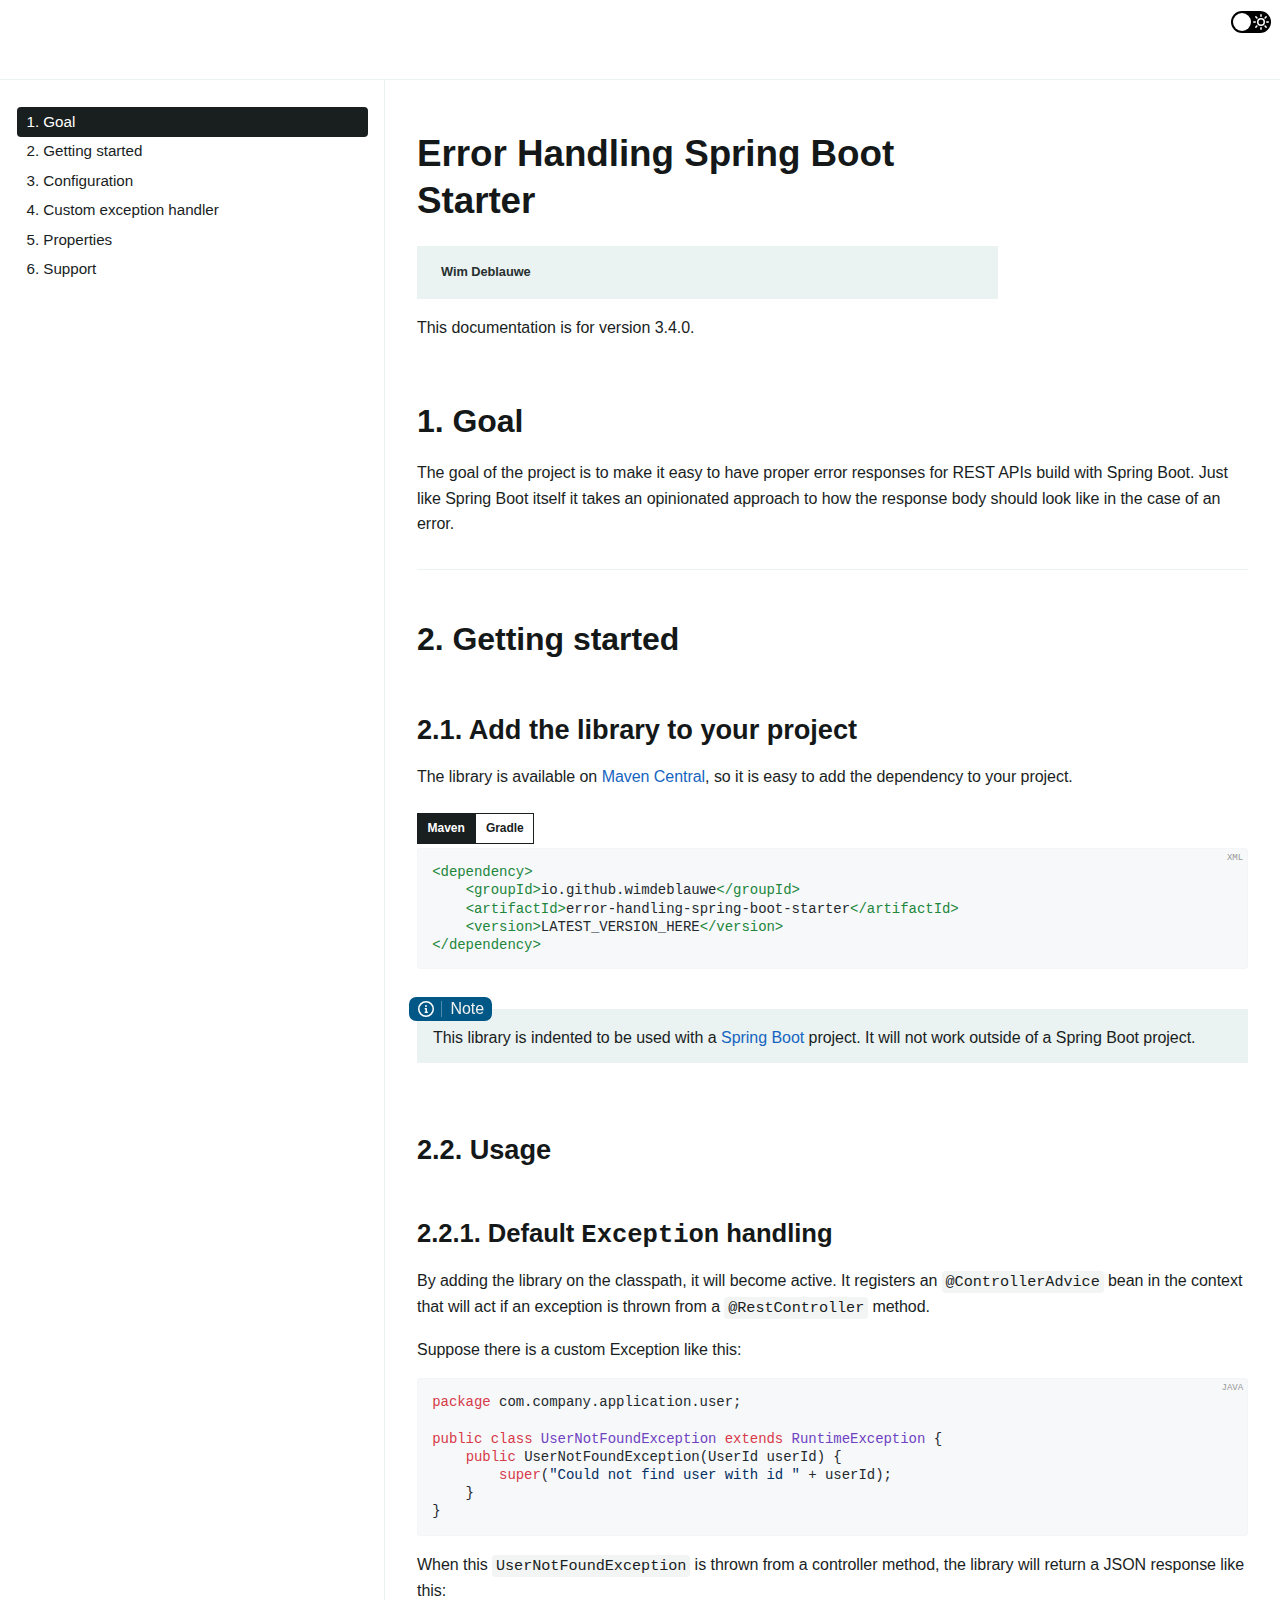
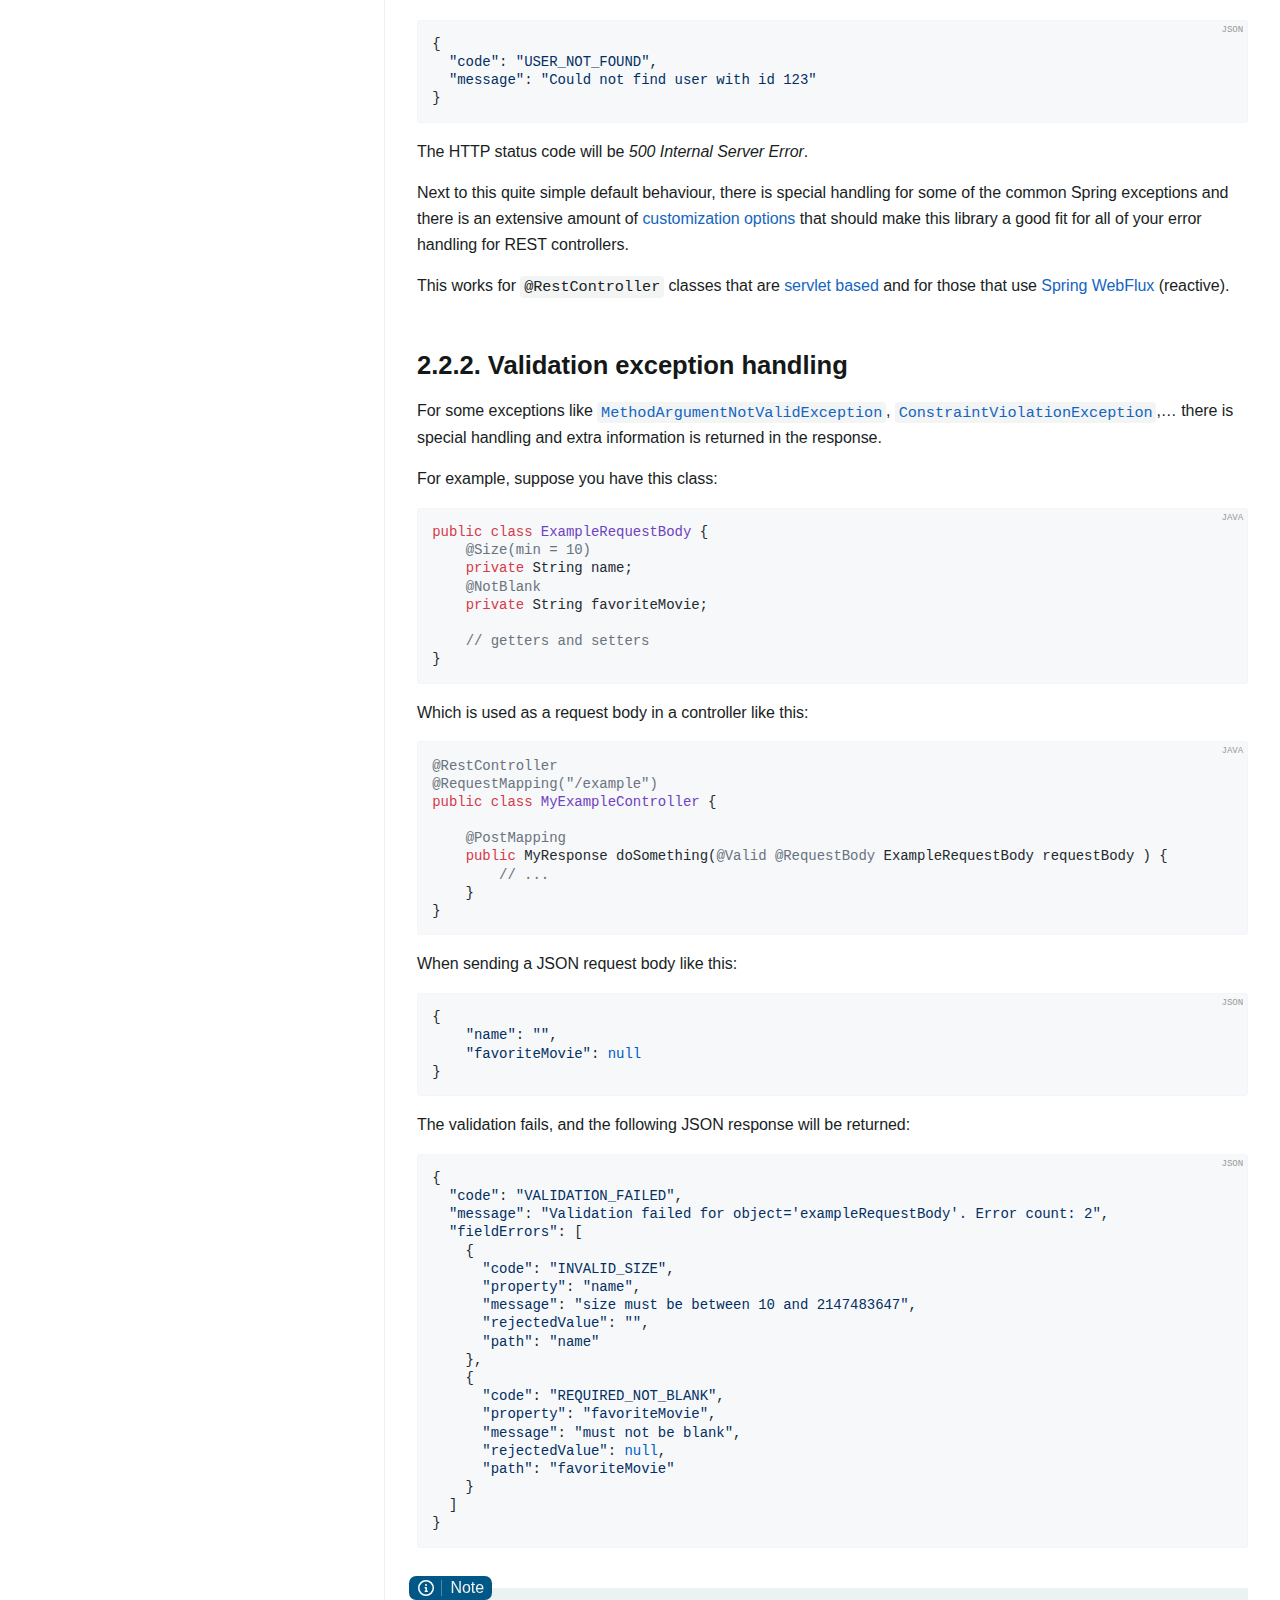
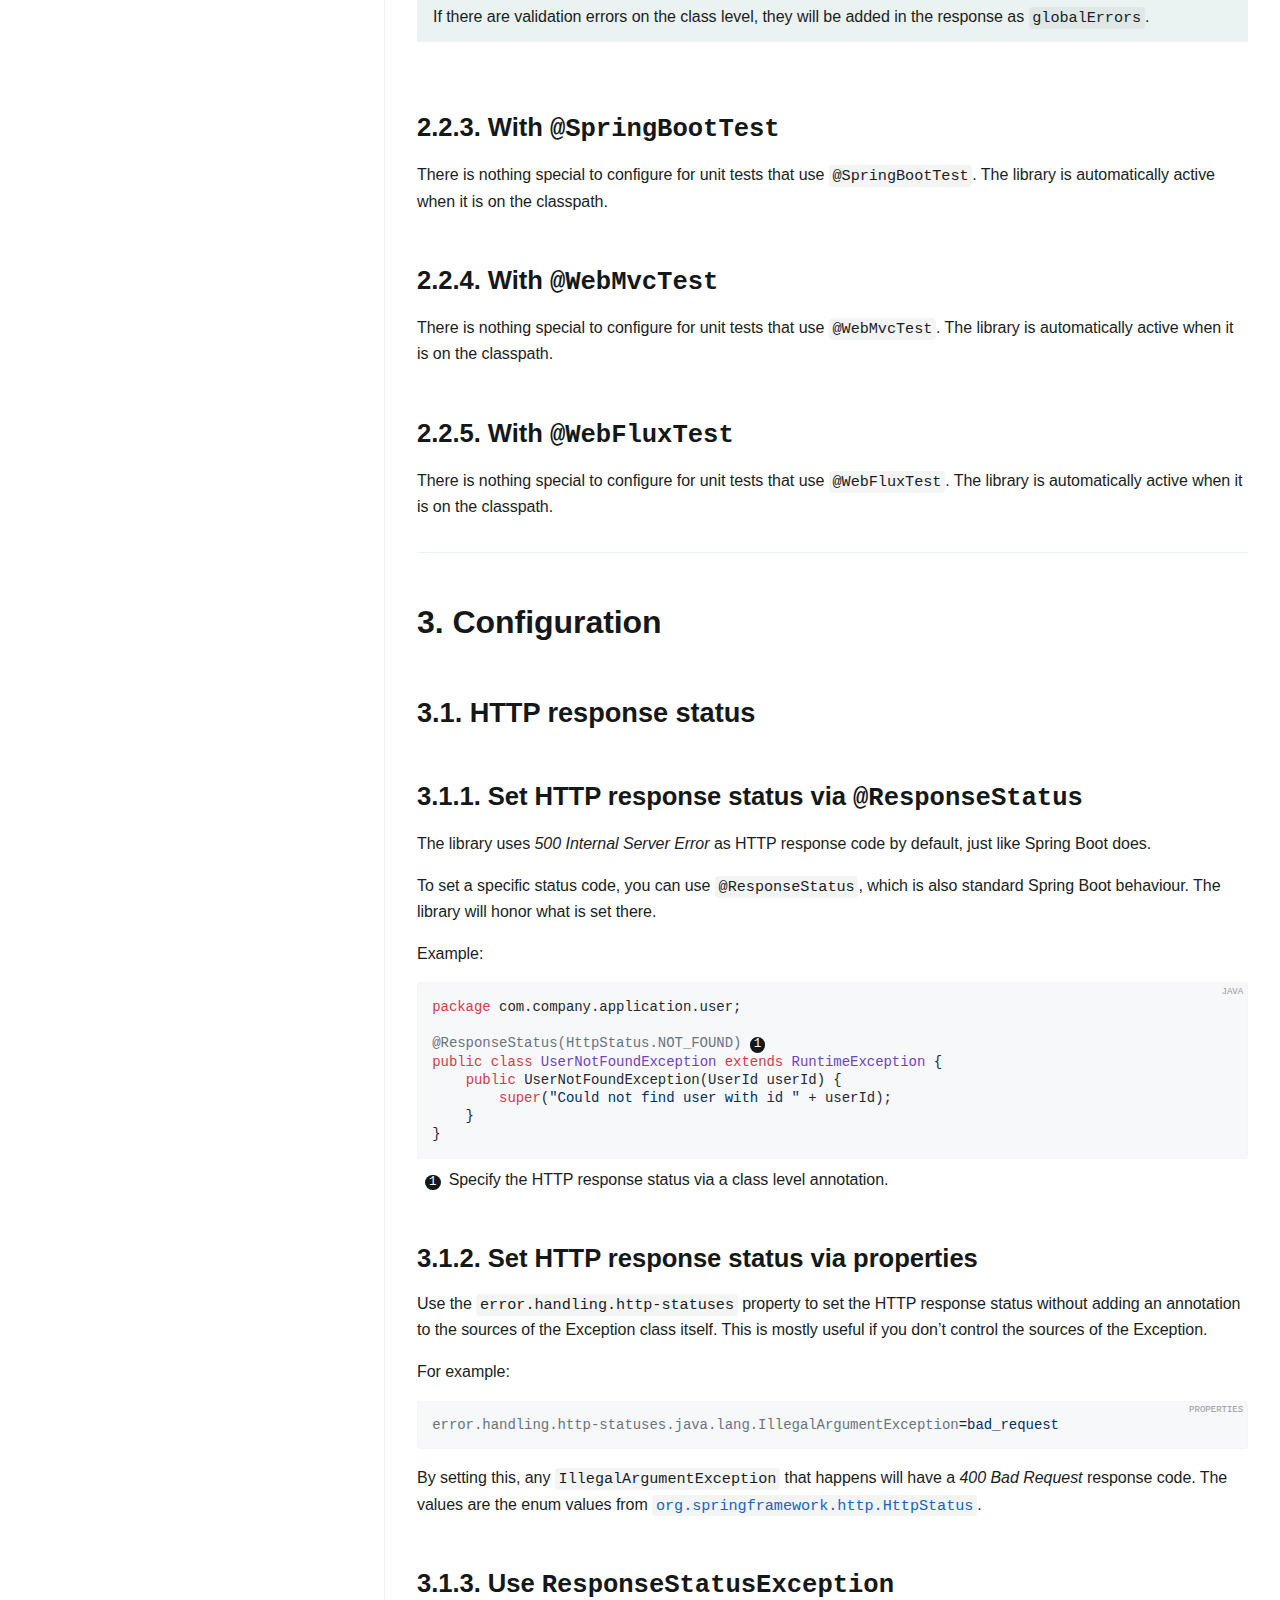
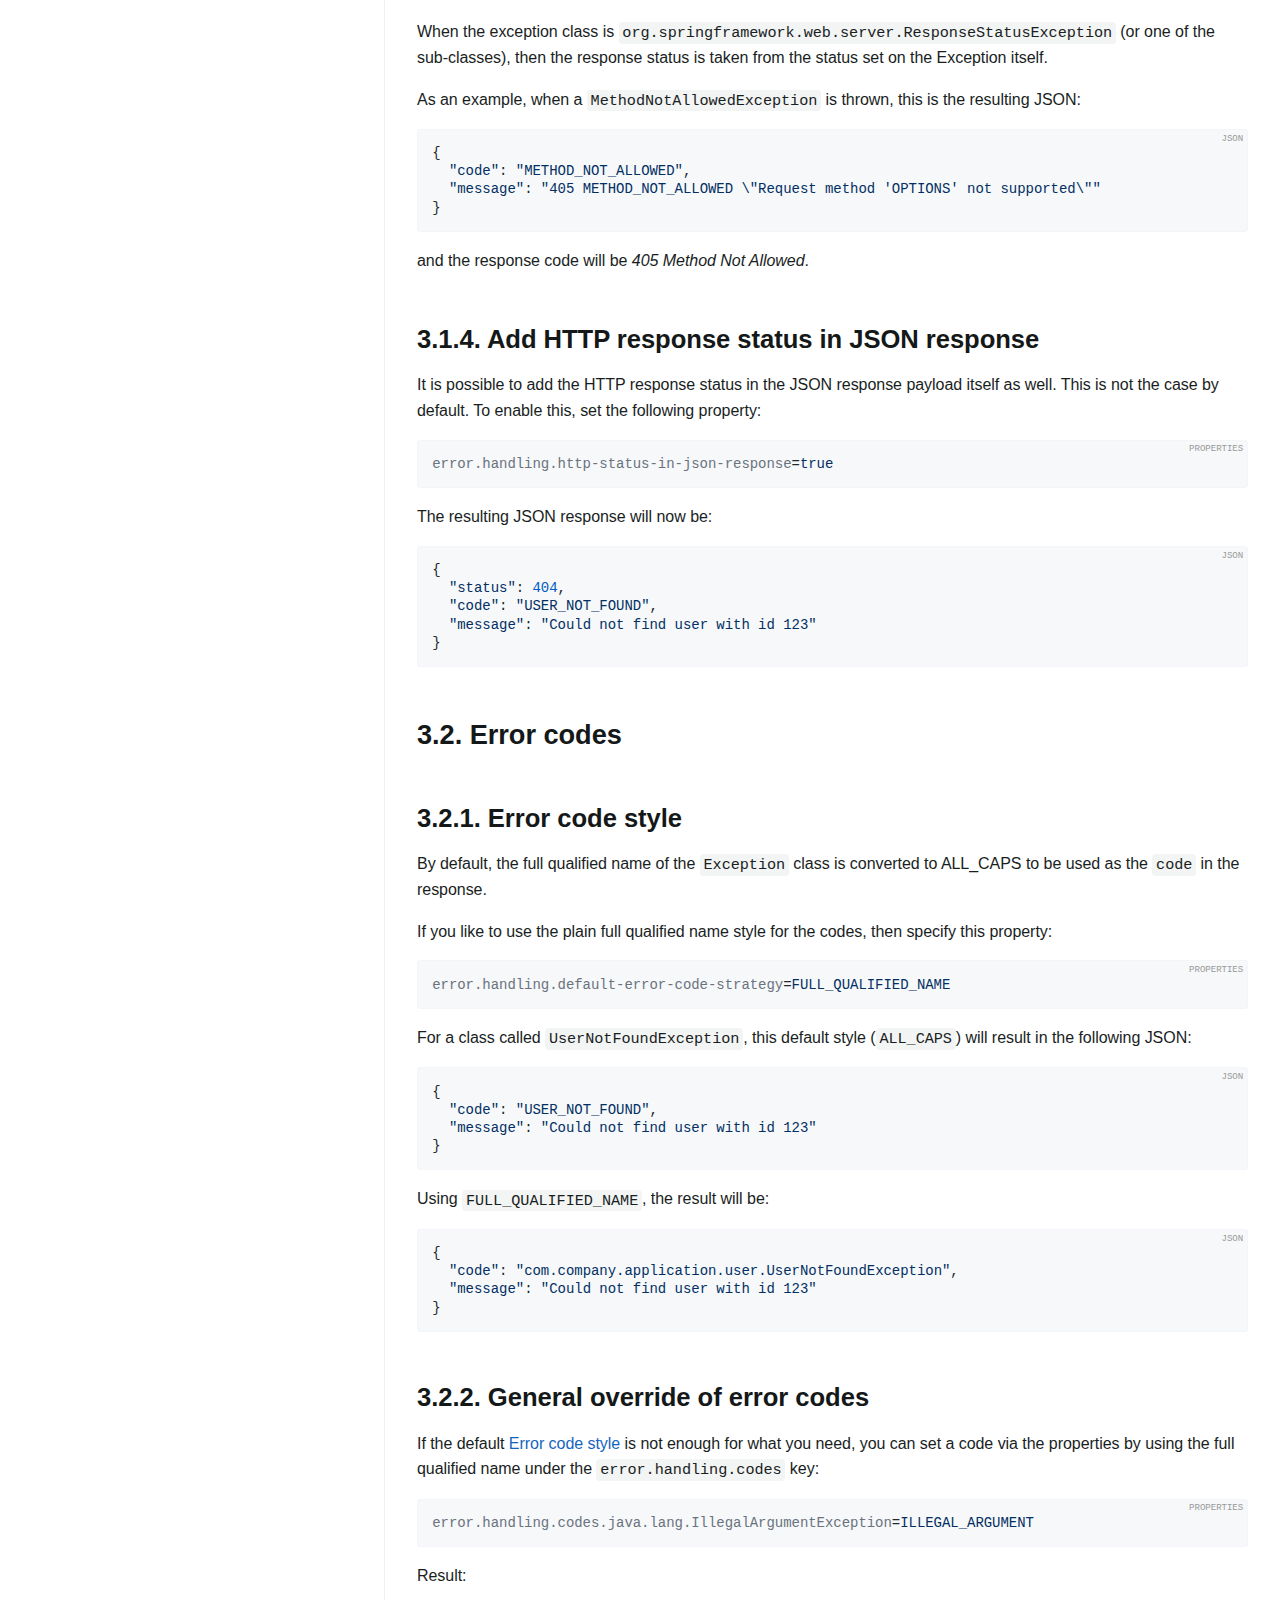
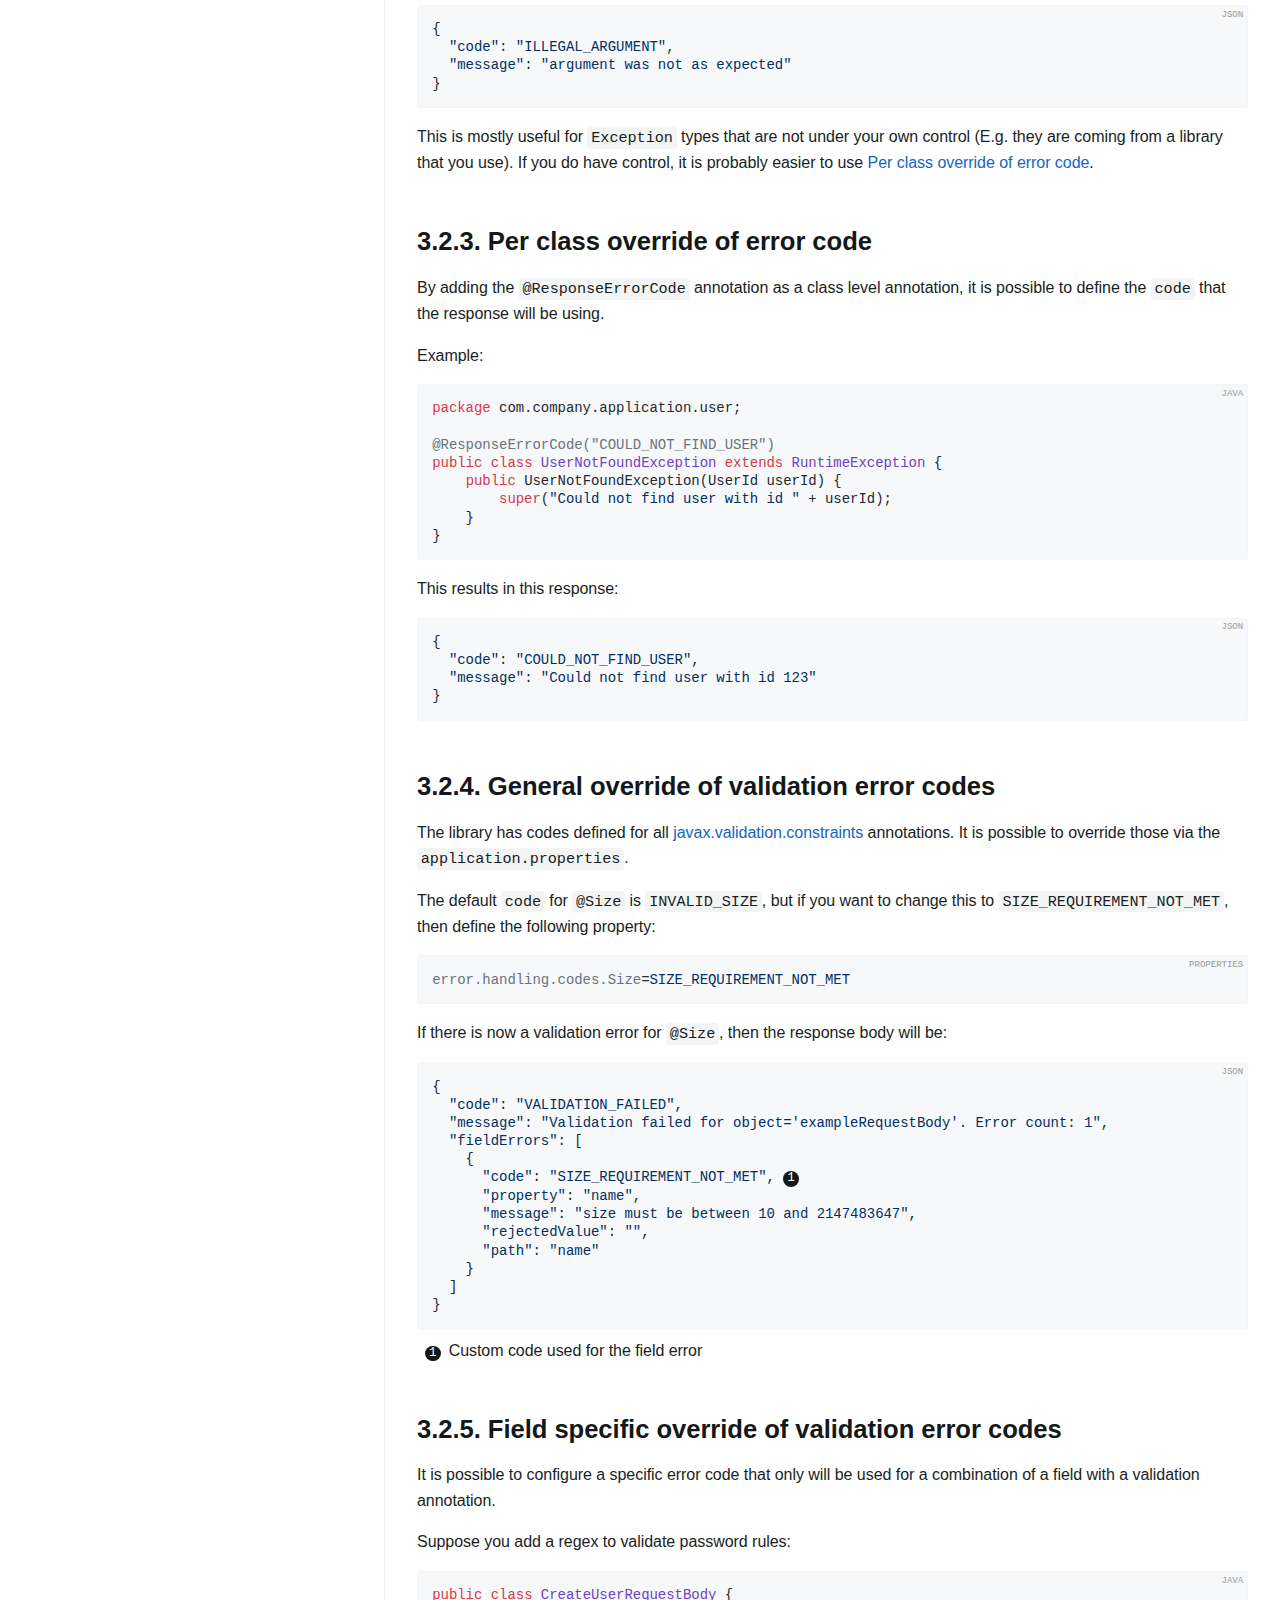
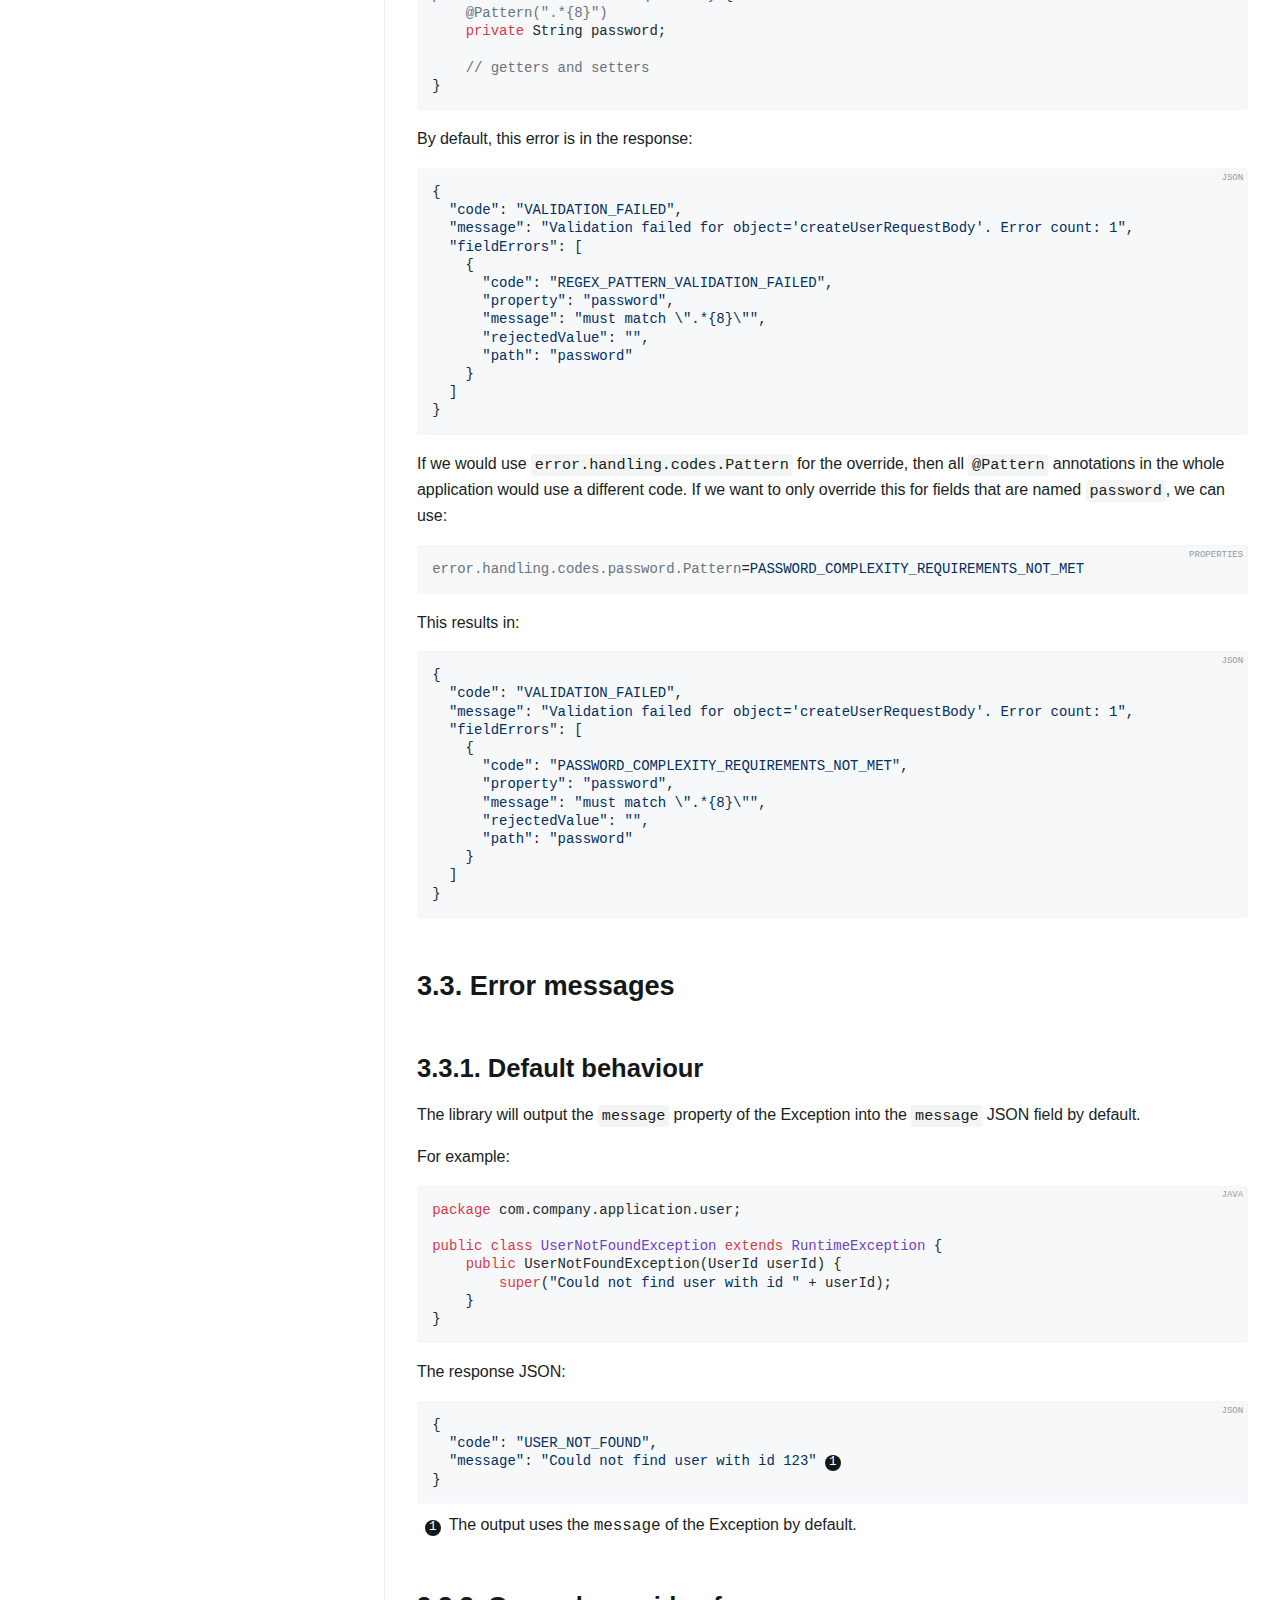
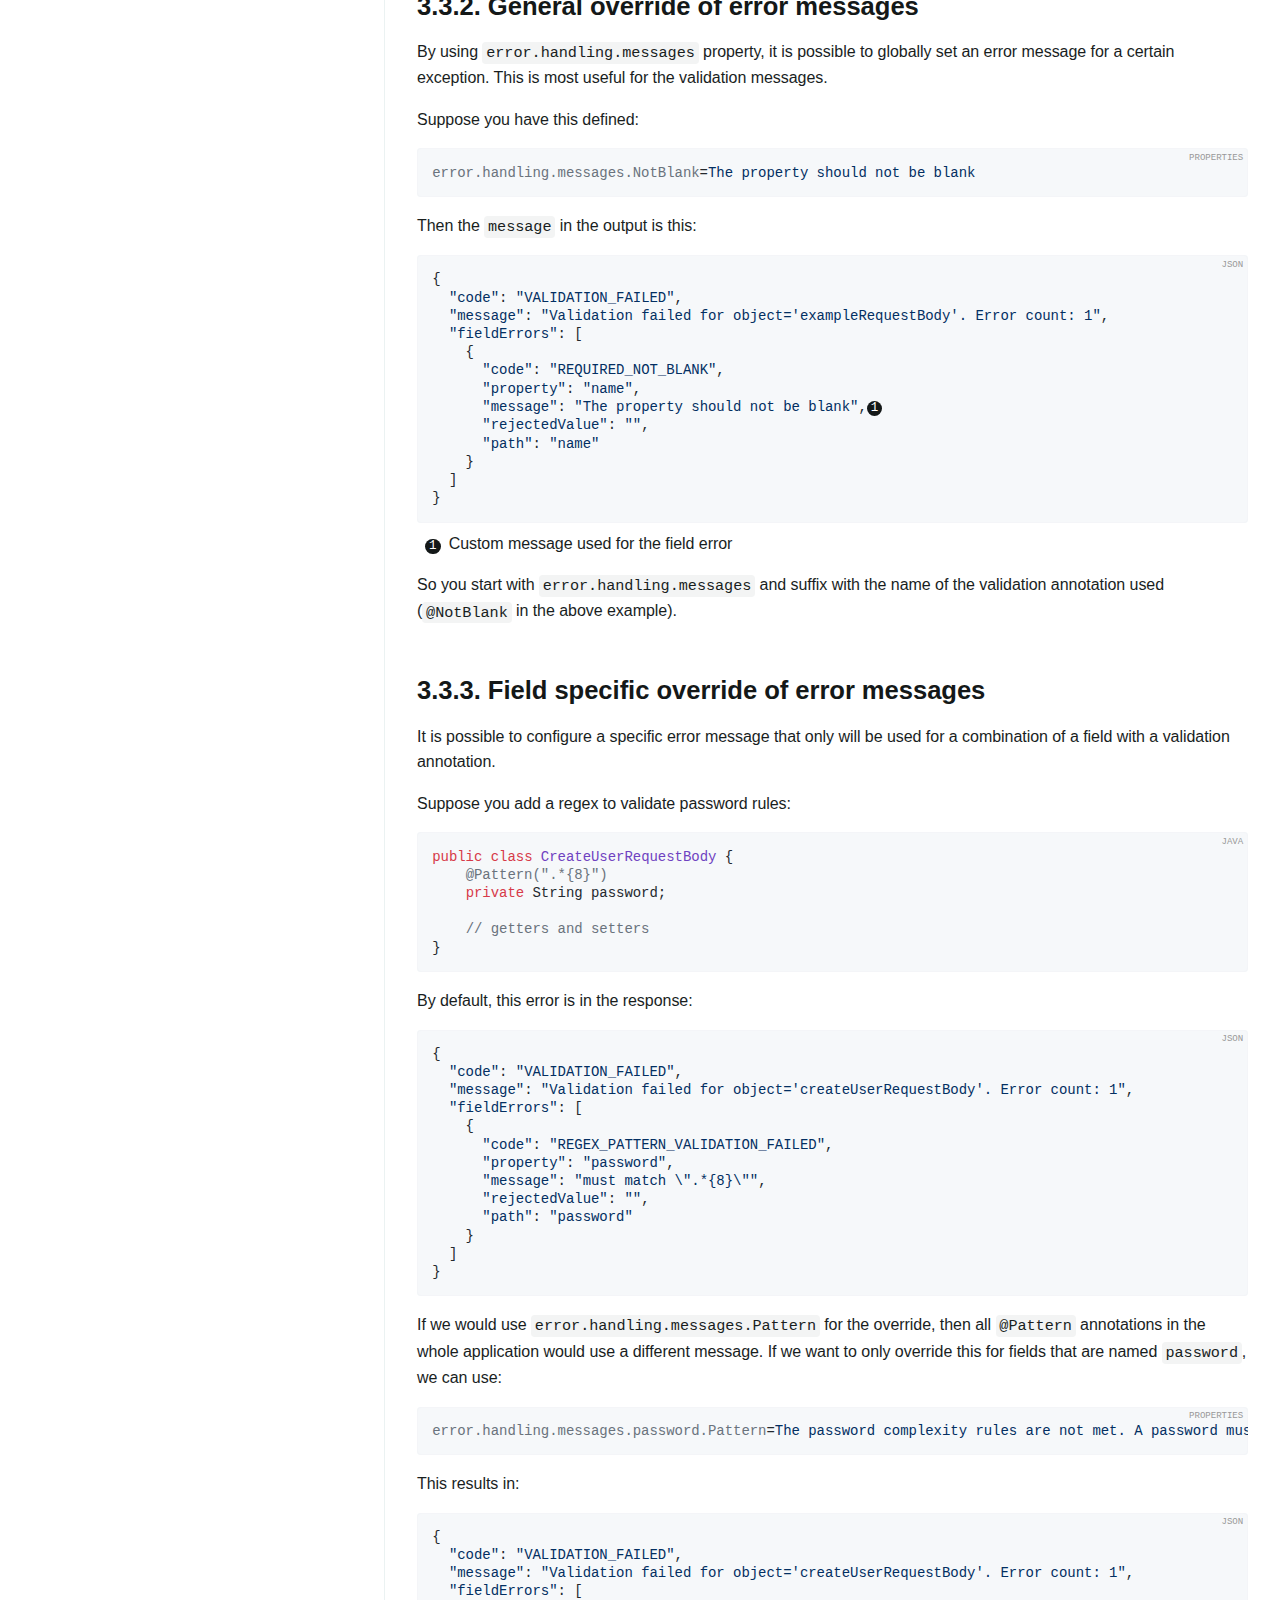
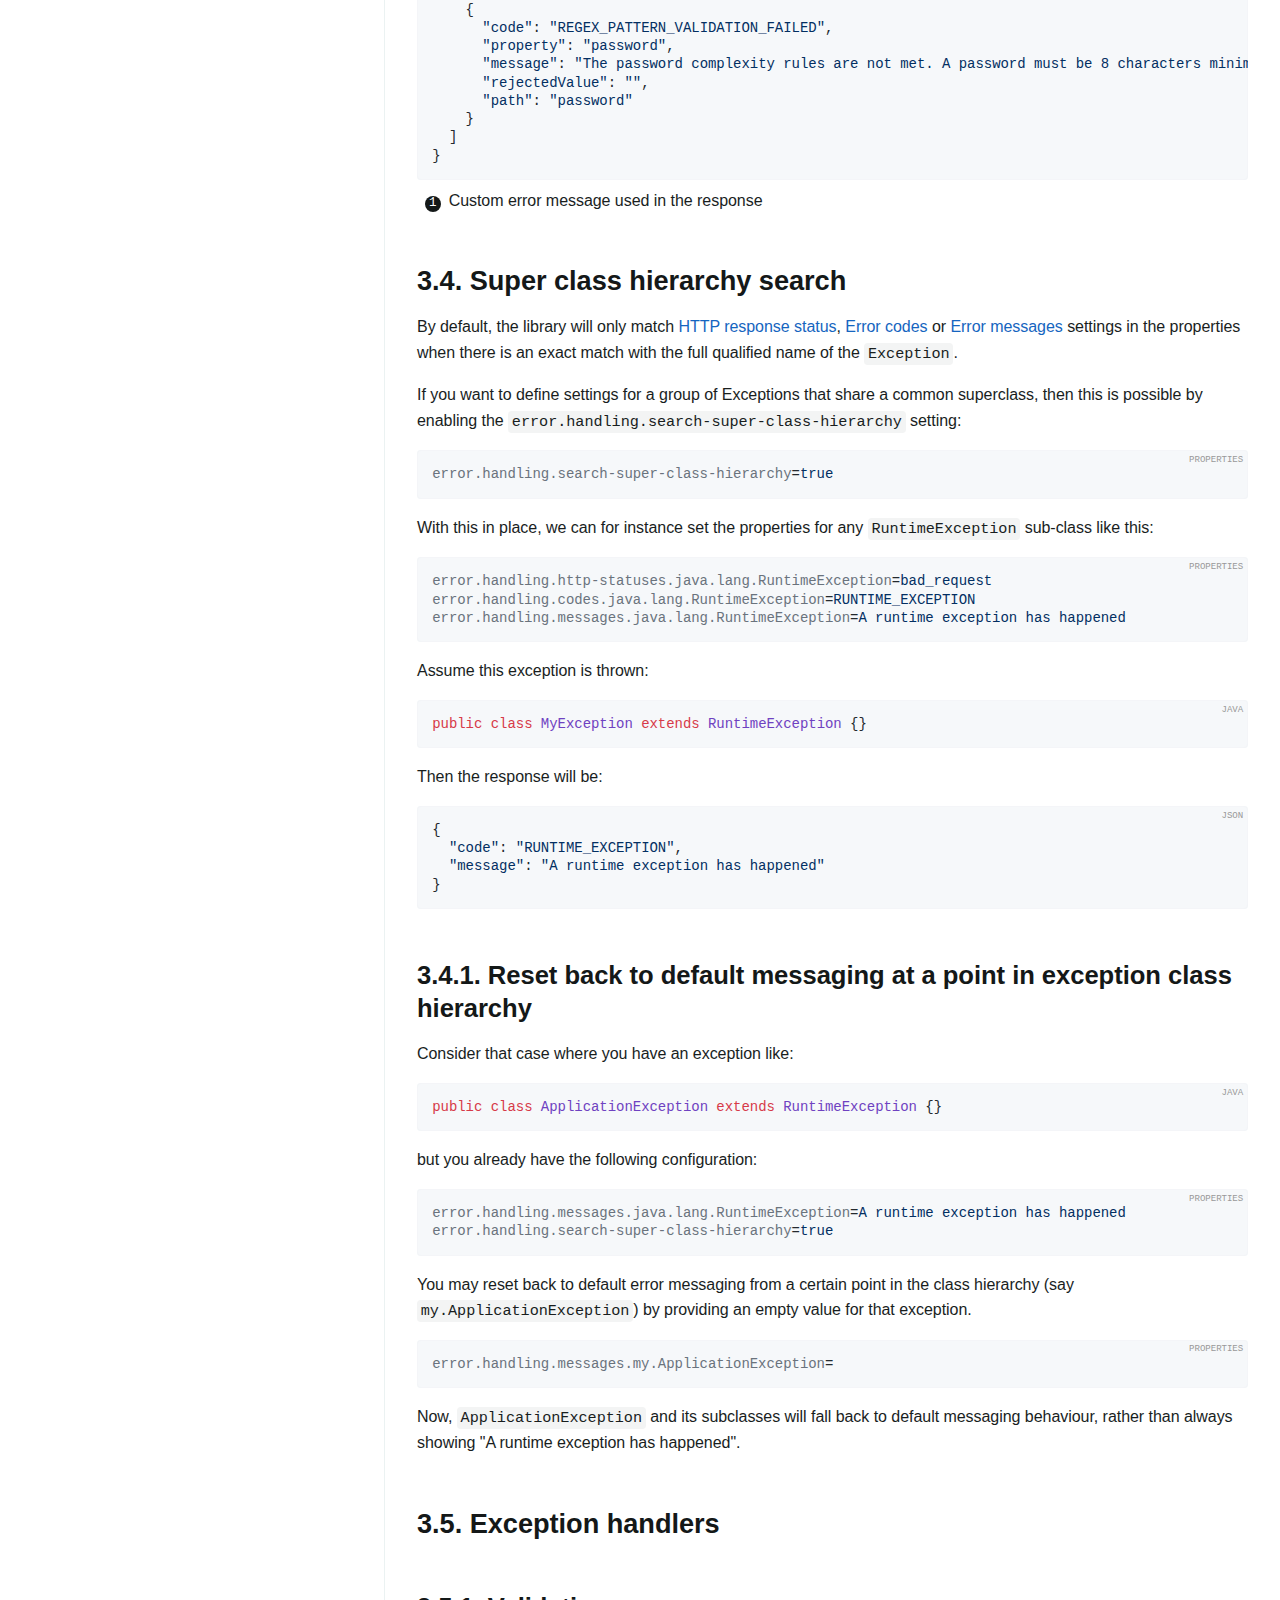
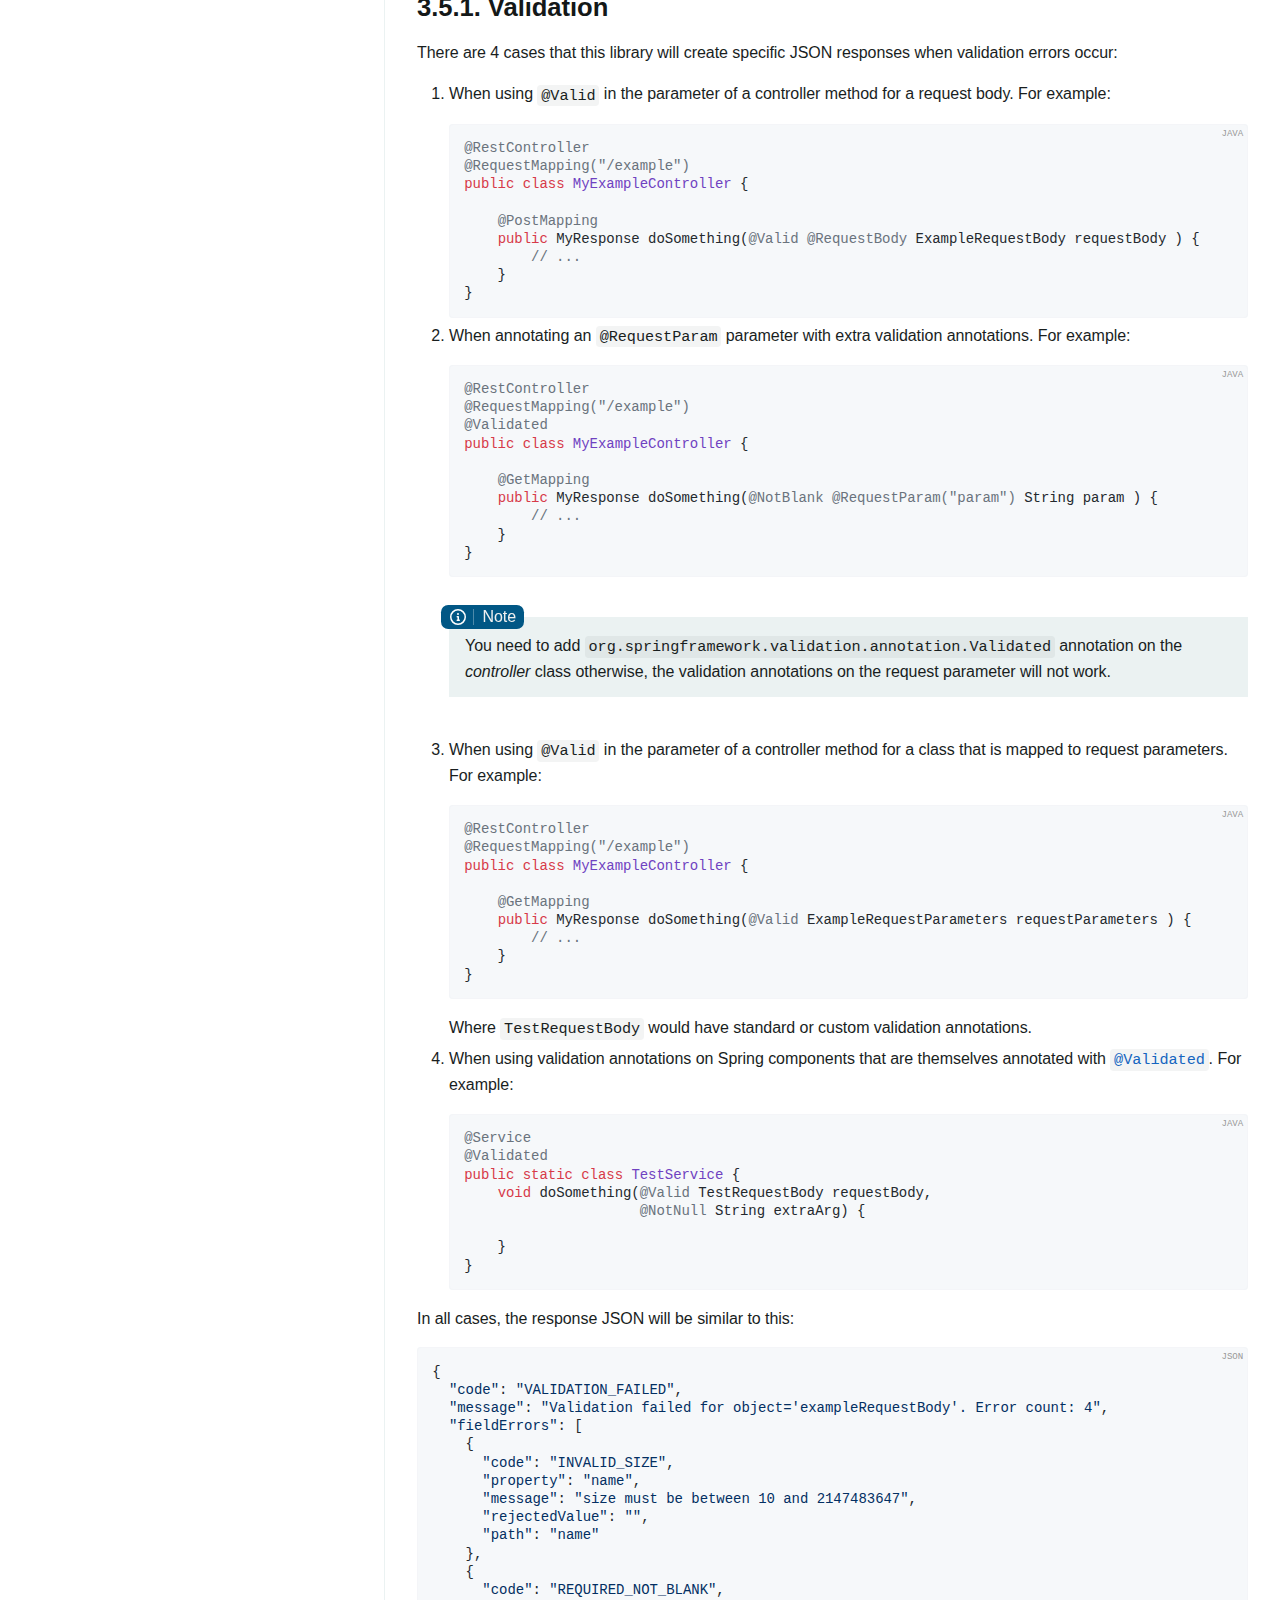
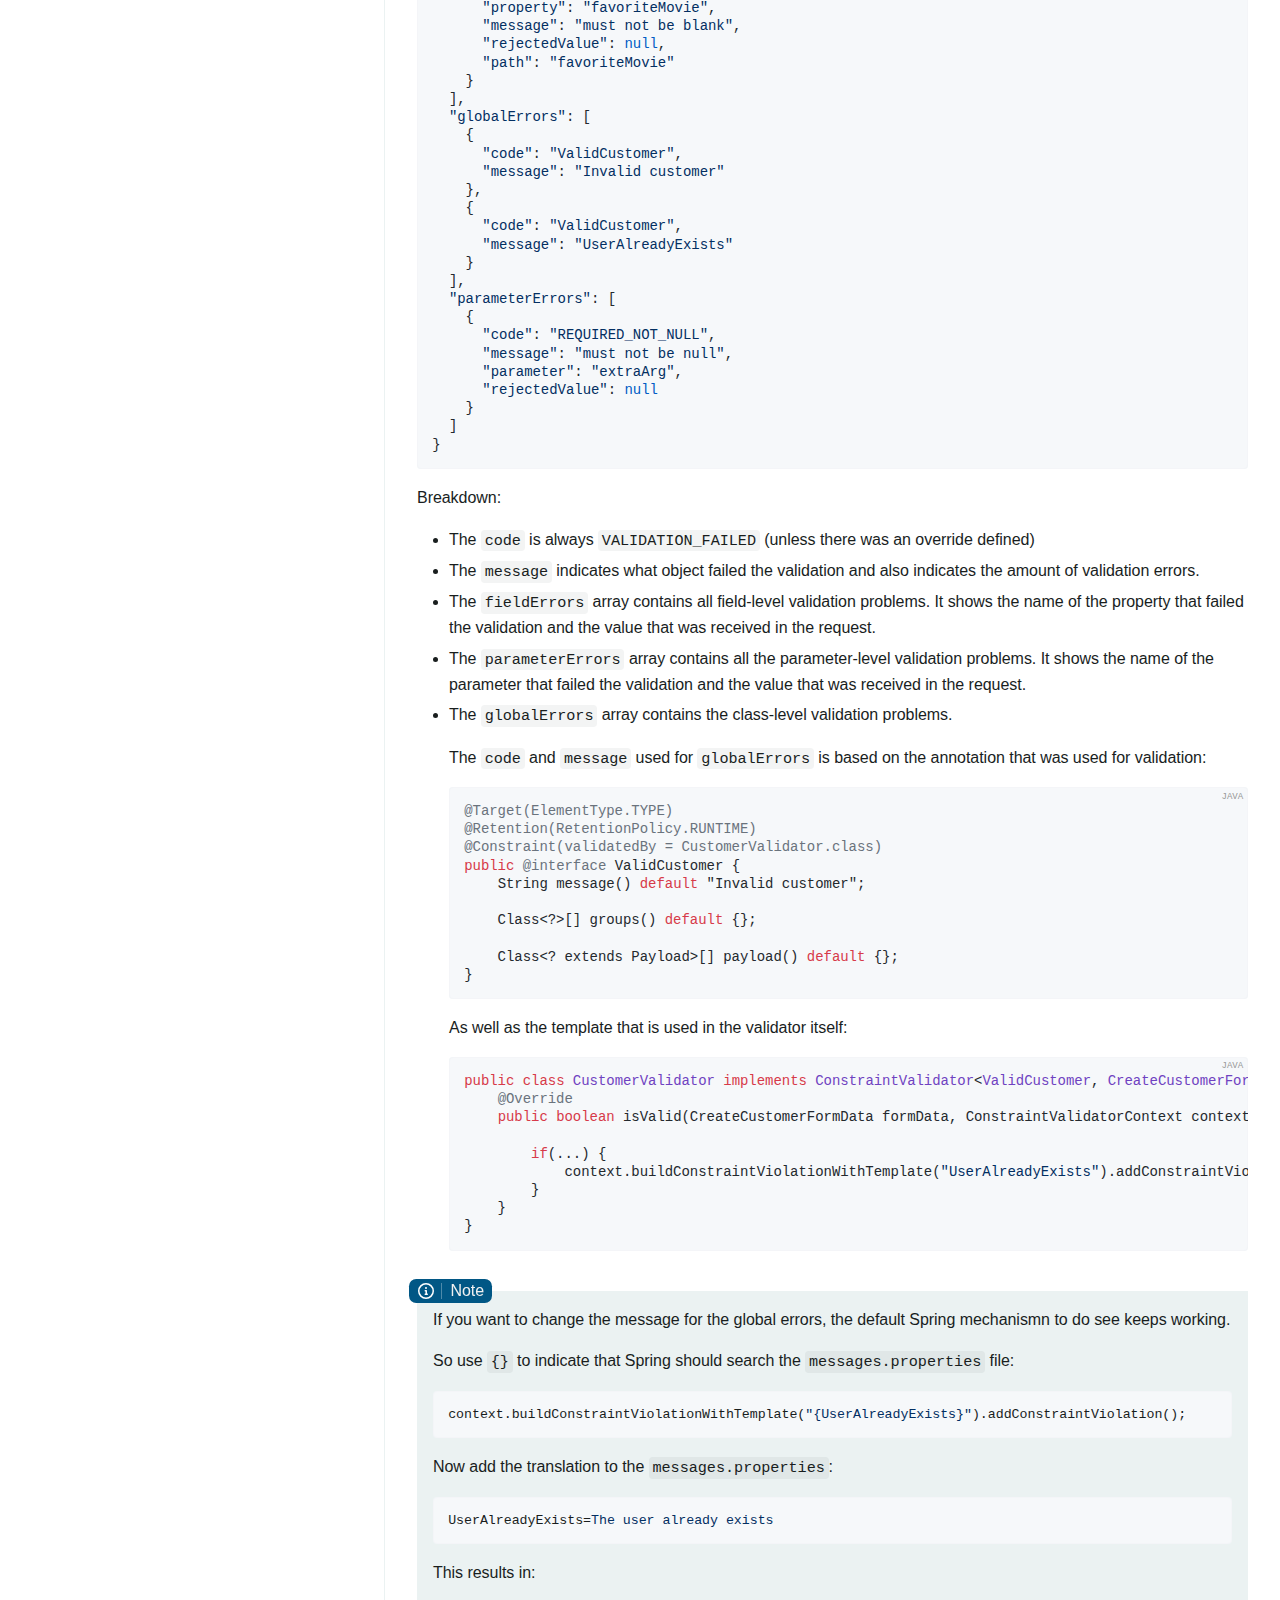
==== commit 9c12e76d: "deploy: 90c7fd58ec9260df01e5013a6d3b18ff0e24556f" ====
--- a/index.html
+++ b/index.html
@@ -1,12 +1,2020 @@
 <!DOCTYPE html>
 <html lang="en">
-
 <head>
-    <meta http-equiv="Refresh" content="0; url='current" />
+<meta charset="UTF-8">
+<meta http-equiv="X-UA-Compatible" content="IE=edge">
+<meta name="viewport" content="width=device-width, initial-scale=1.0">
+<meta name="generator" content="Asciidoctor 2.0.10">
+<meta name="author" content="Wim Deblauwe">
+<title>Error Handling Spring Boot Starter</title>
+<link rel="stylesheet" href="css/site.css">
+<script src="js/setup.js"></script><script defer src="js/site.js"></script>
+
 </head>
-
-<body>
-    View the current documentation at <a href="current">/current</a>
+<body class="book toc2 toc-left"><div id="banner-container" class="container" role="banner">
+  <div id="banner" class="contained" role="banner">
+    <div id="switch-theme">
+      <input type="checkbox" id="switch-theme-checkbox" />
+      <label for="switch-theme-checkbox">Dark Theme</label>
+    </div>
+  </div>
+</div>
+<div id="tocbar-container" class="container" role="navigation">
+  <div id="tocbar" class="contained" role="navigation">
+    <button id="toggle-toc"></button>
+  </div>
+</div>
+<div id="main-container" class="container">
+  <div id="main" class="contained">
+    <div id="doc" class="doc">
+<div id="header">
+<h1>Error Handling Spring Boot Starter</h1>
+<div class="details">
+<span id="author" class="author">Wim Deblauwe</span><br>
+</div>
+<div id="toc" class="toc2">
+<div id="toctitle">Table of Contents</div>
+<ul class="sectlevel1">
+<li><a href="#goal">1. Goal</a></li>
+<li><a href="#getting-started">2. Getting started</a>
+<ul class="sectlevel2">
+<li><a href="#add-the-library-to-your-project">2.1. Add the library to your project</a></li>
+<li><a href="#usage">2.2. Usage</a>
+<ul class="sectlevel3">
+<li><a href="#default-exception-handling">2.2.1. Default <code>Exception</code> handling</a></li>
+<li><a href="#validation-exception-handling">2.2.2. Validation exception handling</a></li>
+<li><a href="#with-springboottest">2.2.3. With <code>@SpringBootTest</code></a></li>
+<li><a href="#with-webmvctest">2.2.4. With <code>@WebMvcTest</code></a></li>
+<li><a href="#with-webfluxtest">2.2.5. With <code>@WebFluxTest</code></a></li>
+</ul>
+</li>
+</ul>
+</li>
+<li><a href="#configuration">3. Configuration</a>
+<ul class="sectlevel2">
+<li><a href="#http-response-status">3.1. HTTP response status</a>
+<ul class="sectlevel3">
+<li><a href="#set-http-response-status-via-responsestatus">3.1.1. Set HTTP response status via <code>@ResponseStatus</code></a></li>
+<li><a href="#set-http-response-status-via-properties">3.1.2. Set HTTP response status via properties</a></li>
+<li><a href="#use-responsestatusexception">3.1.3. Use <code>ResponseStatusException</code></a></li>
+<li><a href="#add-http-response-status-in-json-response">3.1.4. Add HTTP response status in JSON response</a></li>
+</ul>
+</li>
+<li><a href="#error-codes">3.2. Error codes</a>
+<ul class="sectlevel3">
+<li><a href="#error-code-style">3.2.1. Error code style</a></li>
+<li><a href="#general-override-of-error-codes">3.2.2. General override of error codes</a></li>
+<li><a href="#per-class-override-of-error-code">3.2.3. Per class override of error code</a></li>
+<li><a href="#general-override-of-validation-error-codes">3.2.4. General override of validation error codes</a></li>
+<li><a href="#field-specific-override-of-validation-error-codes">3.2.5. Field specific override of validation error codes</a></li>
+</ul>
+</li>
+<li><a href="#error-messages">3.3. Error messages</a>
+<ul class="sectlevel3">
+<li><a href="#default-behaviour">3.3.1. Default behaviour</a></li>
+<li><a href="#general-override-of-error-messages">3.3.2. General override of error messages</a></li>
+<li><a href="#field-specific-override-of-error-messages">3.3.3. Field specific override of error messages</a></li>
+</ul>
+</li>
+<li><a href="#super-class-hierarchy-search">3.4. Super class hierarchy search</a>
+<ul class="sectlevel3">
+<li><a href="#reset-back-to-default-messaging-at-a-point-in-exception-class-hierarchy">3.4.1. Reset back to default messaging at a point in exception class hierarchy</a></li>
+</ul>
+</li>
+<li><a href="#exception-handlers">3.5. Exception handlers</a>
+<ul class="sectlevel3">
+<li><a href="#validation">3.5.1. Validation</a></li>
+<li><a href="#unreadable-http-message">3.5.2. Unreadable HTTP message</a></li>
+<li><a href="#type-conversion-exceptions">3.5.3. Type conversion exceptions</a></li>
+<li><a href="#optimistic-locking-exceptions">3.5.4. Optimistic locking exceptions</a></li>
+<li><a href="#spring-security-exceptions">3.5.5. Spring Security exceptions</a></li>
+</ul>
+</li>
+<li><a href="#adding-extra-properties-in-the-response">3.6. Adding extra properties in the response</a>
+<ul class="sectlevel3">
+<li><a href="#via-method-annotation">3.6.1. Via method annotation</a></li>
+<li><a href="#via-field-annotation">3.6.2. Via field annotation</a></li>
+<li><a href="#overriding-the-property-name">3.6.3. Overriding the property name</a></li>
+<li><a href="#null-handling">3.6.4. Null handling</a></li>
+</ul>
+</li>
+<li><a href="#custom-json-response-field-names">3.7. Custom JSON response field names</a></li>
+<li><a href="#logging">3.8. Logging</a></li>
+<li><a href="#spring-security-authenticationentrypoint">3.9. Spring Security AuthenticationEntryPoint</a></li>
+<li><a href="#handle-non-rest-controller-exceptions">3.10. Handle non-rest controller exceptions</a></li>
+</ul>
+</li>
+<li><a href="#custom-exception-handler">4. Custom exception handler</a></li>
+<li><a href="#properties">5. Properties</a></li>
+<li><a href="#support">6. Support</a></li>
+</ul>
+</div>
+</div>
+<div id="content">
+<div id="preamble">
+<div class="sectionbody">
+<div class="paragraph">
+<p>This documentation is for version 3.4.0.</p>
+</div>
+</div>
+</div>
+<div class="sect1">
+<h2 id="goal"><a class="anchor" href="#goal"></a>1. Goal</h2>
+<div class="sectionbody">
+<div class="paragraph">
+<p>The goal of the project is to make it easy to have proper error responses for REST APIs build with Spring Boot.
+Just like Spring Boot itself it takes an opinionated approach to how the response body should look like in the case of an error.</p>
+</div>
+</div>
+</div>
+<div class="sect1">
+<h2 id="getting-started"><a class="anchor" href="#getting-started"></a>2. Getting started</h2>
+<div class="sectionbody">
+<div class="sect2">
+<h3 id="add-the-library-to-your-project"><a class="anchor" href="#add-the-library-to-your-project"></a>2.1. Add the library to your project</h3>
+<div class="paragraph">
+<p>The library is available on <a href="https://mvnrepository.com/artifact/io.github.wimdeblauwe/error-handling-spring-boot-starter">Maven Central</a>, so it is easy to add the dependency to your project.</p>
+</div>
+<div class="listingblock primary">
+<div class="title">Maven</div>
+<div class="content">
+<pre class="highlight"><code class="language-xml" data-lang="xml">&lt;dependency&gt;
+    &lt;groupId&gt;io.github.wimdeblauwe&lt;/groupId&gt;
+    &lt;artifactId&gt;error-handling-spring-boot-starter&lt;/artifactId&gt;
+    &lt;version&gt;LATEST_VERSION_HERE&lt;/version&gt;
+&lt;/dependency&gt;</code></pre>
+</div>
+</div>
+<div class="listingblock secondary">
+<div class="title">Gradle</div>
+<div class="content">
+<pre class="highlight"><code>compile 'io.github.wimdeblauwe:error-handling-spring-boot-starter:LATEST_VERSION_HERE'</code></pre>
+</div>
+</div>
+<div class="admonitionblock note">
+<table>
+<tr>
+<td class="icon">
+<i class="fa icon-note" title="Note"></i>
+</td>
+<td class="content">
+This library is indented to be used with a <a href="https://spring.io/projects/spring-boot">Spring Boot</a> project.
+It will not work outside of a Spring Boot project.
+</td>
+</tr>
+</table>
+</div>
+</div>
+<div class="sect2">
+<h3 id="usage"><a class="anchor" href="#usage"></a>2.2. Usage</h3>
+<div class="sect3">
+<h4 id="default-exception-handling"><a class="anchor" href="#default-exception-handling"></a>2.2.1. Default <code>Exception</code> handling</h4>
+<div class="paragraph">
+<p>By adding the library on the classpath, it will become active.
+It registers an <code>@ControllerAdvice</code> bean in the context that will act if an exception is thrown from a <code>@RestController</code> method.</p>
+</div>
+<div class="paragraph">
+<p>Suppose there is a custom Exception like this:</p>
+</div>
+<div class="listingblock">
+<div class="content">
+<pre class="highlight"><code class="language-java" data-lang="java">package com.company.application.user;
+
+public class UserNotFoundException extends RuntimeException {
+    public UserNotFoundException(UserId userId) {
+        super("Could not find user with id " + userId);
+    }
+}
+</code></pre>
+</div>
+</div>
+<div class="paragraph">
+<p>When this <code>UserNotFoundException</code> is thrown from a controller method, the library will return a JSON response like this:</p>
+</div>
+<div class="listingblock">
+<div class="content">
+<pre class="highlight"><code class="language-json" data-lang="json">{
+  "code": "USER_NOT_FOUND",
+  "message": "Could not find user with id 123"
+}</code></pre>
+</div>
+</div>
+<div class="paragraph">
+<p>The HTTP status code will be <em>500 Internal Server Error</em>.</p>
+</div>
+<div class="paragraph">
+<p>Next to this quite simple default behaviour, there is special handling for some of the common Spring exceptions and there is an extensive amount of <a href="#configuration">customization options</a> that should make this library a good fit for all of your error handling for REST controllers.</p>
+</div>
+<div class="paragraph">
+<p>This works for <code>@RestController</code> classes that are <a href="https://docs.spring.io/spring-framework/docs/current/reference/html/web.html#spring-web">servlet based</a> and for those that use <a href="https://docs.spring.io/spring-framework/docs/current/reference/html/web-reactive.html">Spring WebFlux</a> (reactive).</p>
+</div>
+</div>
+<div class="sect3">
+<h4 id="validation-exception-handling"><a class="anchor" href="#validation-exception-handling"></a>2.2.2. Validation exception handling</h4>
+<div class="paragraph">
+<p>For some exceptions like <a href="https://docs.spring.io/spring-framework/docs/current/javadoc-api/org/springframework/web/bind/MethodArgumentNotValidException.html"><code>MethodArgumentNotValidException</code></a>, <a href="https://docs.oracle.com/javaee/7/api/javax/validation/ConstraintViolationException.html"><code>ConstraintViolationException</code></a>,&#8230;&#8203; there is special handling and extra information is returned in the response.</p>
+</div>
+<div class="paragraph">
+<p>For example, suppose you have this class:</p>
+</div>
+<div class="listingblock">
+<div class="content">
+<pre class="highlight"><code class="language-java" data-lang="java">public class ExampleRequestBody {
+    @Size(min = 10)
+    private String name;
+    @NotBlank
+    private String favoriteMovie;
+
+    // getters and setters
+}
+</code></pre>
+</div>
+</div>
+<div class="paragraph">
+<p>Which is used as a request body in a controller like this:</p>
+</div>
+<div class="listingblock">
+<div class="content">
+<pre class="highlight"><code class="language-java" data-lang="java"><span class="fold-block hide-when-folded">import org.springframework.web.bind.annotation.PostMapping;
+import org.springframework.web.bind.annotation.RequestBody;
+import org.springframework.web.bind.annotation.RequestMapping;
+import org.springframework.web.bind.annotation.RestController;
+
+import javax.validation.Valid;
+
+</span><span class="fold-block">@RestController
+@RequestMapping("/example")
+public class MyExampleController {
+
+    @PostMapping
+    public MyResponse doSomething(@Valid @RequestBody ExampleRequestBody requestBody ) {
+        // ...
+    }
+}
+</span></code></pre>
+</div>
+</div>
+<div class="paragraph">
+<p>When sending a JSON request body like this:</p>
+</div>
+<div class="listingblock">
+<div class="content">
+<pre class="highlight"><code class="language-json" data-lang="json">{
+    "name": "",
+    "favoriteMovie": null
+}</code></pre>
+</div>
+</div>
+<div class="paragraph">
+<p>The validation fails, and the following JSON response will be returned:</p>
+</div>
+<div class="listingblock">
+<div class="content">
+<pre class="highlight"><code class="language-json" data-lang="json">{
+  "code": "VALIDATION_FAILED",
+  "message": "Validation failed for object='exampleRequestBody'. Error count: 2",
+  "fieldErrors": [
+    {
+      "code": "INVALID_SIZE",
+      "property": "name",
+      "message": "size must be between 10 and 2147483647",
+      "rejectedValue": "",
+      "path": "name"
+    },
+    {
+      "code": "REQUIRED_NOT_BLANK",
+      "property": "favoriteMovie",
+      "message": "must not be blank",
+      "rejectedValue": null,
+      "path": "favoriteMovie"
+    }
+  ]
+}</code></pre>
+</div>
+</div>
+<div class="admonitionblock note">
+<table>
+<tr>
+<td class="icon">
+<i class="fa icon-note" title="Note"></i>
+</td>
+<td class="content">
+If there are validation errors on the class level, they will be added in the response as <code>globalErrors</code>.
+</td>
+</tr>
+</table>
+</div>
+</div>
+<div class="sect3">
+<h4 id="with-springboottest"><a class="anchor" href="#with-springboottest"></a>2.2.3. With <code>@SpringBootTest</code></h4>
+<div class="paragraph">
+<p>There is nothing special to configure for unit tests that use <code>@SpringBootTest</code>.
+The library is automatically active when it is on the classpath.</p>
+</div>
+</div>
+<div class="sect3">
+<h4 id="with-webmvctest"><a class="anchor" href="#with-webmvctest"></a>2.2.4. With <code>@WebMvcTest</code></h4>
+<div class="paragraph">
+<p>There is nothing special to configure for unit tests that use <code>@WebMvcTest</code>.
+The library is automatically active when it is on the classpath.</p>
+</div>
+</div>
+<div class="sect3">
+<h4 id="with-webfluxtest"><a class="anchor" href="#with-webfluxtest"></a>2.2.5. With <code>@WebFluxTest</code></h4>
+<div class="paragraph">
+<p>There is nothing special to configure for unit tests that use <code>@WebFluxTest</code>.
+The library is automatically active when it is on the classpath.</p>
+</div>
+</div>
+</div>
+</div>
+</div>
+<div class="sect1">
+<h2 id="configuration"><a class="anchor" href="#configuration"></a>3. Configuration</h2>
+<div class="sectionbody">
+<div class="sect2">
+<h3 id="http-response-status"><a class="anchor" href="#http-response-status"></a>3.1. HTTP response status</h3>
+<div class="sect3">
+<h4 id="set-http-response-status-via-responsestatus"><a class="anchor" href="#set-http-response-status-via-responsestatus"></a>3.1.1. Set HTTP response status via <code>@ResponseStatus</code></h4>
+<div class="paragraph">
+<p>The library uses <em>500 Internal Server Error</em> as HTTP response code by default, just like Spring Boot does.</p>
+</div>
+<div class="paragraph">
+<p>To set a specific status code, you can use <code>@ResponseStatus</code>, which is also standard Spring Boot behaviour.
+The library will honor what is set there.</p>
+</div>
+<div class="paragraph">
+<p>Example:</p>
+</div>
+<div class="listingblock">
+<div class="content">
+<pre class="highlight"><code class="language-java" data-lang="java"><span class="fold-block">package com.company.application.user;
+
+</span><span class="fold-block hide-when-folded">import org.springframework.http.HttpStatus;
+import org.springframework.web.bind.annotation.ResponseStatus;
+
+</span><span class="fold-block">@ResponseStatus(HttpStatus.NOT_FOUND) <i class="conum" data-value="1"></i><b>(1)</b>
+public class UserNotFoundException extends RuntimeException {
+    public UserNotFoundException(UserId userId) {
+        super("Could not find user with id " + userId);
+    }
+}
+</span></code></pre>
+</div>
+</div>
+<div class="colist arabic">
+<table>
+<tr>
+<td><i class="conum" data-value="1"></i><b>1</b></td>
+<td>Specify the HTTP response status via a class level annotation.</td>
+</tr>
+</table>
+</div>
+</div>
+<div class="sect3">
+<h4 id="set-http-response-status-via-properties"><a class="anchor" href="#set-http-response-status-via-properties"></a>3.1.2. Set HTTP response status via properties</h4>
+<div class="paragraph">
+<p>Use the <code>error.handling.http-statuses</code> property to set the HTTP response status without adding an annotation to the sources of the Exception class itself.
+This is mostly useful if you don&#8217;t control the sources of the Exception.</p>
+</div>
+<div class="paragraph">
+<p>For example:</p>
+</div>
+<div class="listingblock">
+<div class="content">
+<pre class="highlight"><code class="language-properties" data-lang="properties">error.handling.http-statuses.java.lang.IllegalArgumentException=bad_request</code></pre>
+</div>
+</div>
+<div class="paragraph">
+<p>By setting this, any <code>IllegalArgumentException</code> that happens will have a <em>400 Bad Request</em> response code.
+The values are the enum values from <a href="https://docs.spring.io/spring-framework/docs/current/javadoc-api/org/springframework/http/HttpStatus.html"><code>org.springframework.http.HttpStatus</code></a>.</p>
+</div>
+</div>
+<div class="sect3">
+<h4 id="use-responsestatusexception"><a class="anchor" href="#use-responsestatusexception"></a>3.1.3. Use <code>ResponseStatusException</code></h4>
+<div class="paragraph">
+<p>When the exception class is <code>org.springframework.web.server.ResponseStatusException</code> (or one of the sub-classes), then the response status is taken from the status set on the Exception itself.</p>
+</div>
+<div class="paragraph">
+<p>As an example, when a <code>MethodNotAllowedException</code> is thrown, this is the resulting JSON:</p>
+</div>
+<div class="listingblock">
+<div class="content">
+<pre class="highlight"><code class="language-json" data-lang="json">{
+  "code": "METHOD_NOT_ALLOWED",
+  "message": "405 METHOD_NOT_ALLOWED \"Request method 'OPTIONS' not supported\""
+}</code></pre>
+</div>
+</div>
+<div class="paragraph">
+<p>and the response code will be <em>405 Method Not Allowed</em>.</p>
+</div>
+</div>
+<div class="sect3">
+<h4 id="add-http-response-status-in-json-response"><a class="anchor" href="#add-http-response-status-in-json-response"></a>3.1.4. Add HTTP response status in JSON response</h4>
+<div class="paragraph">
+<p>It is possible to add the HTTP response status in the JSON response payload itself as well.
+This is not the case by default.
+To enable this, set the following property:</p>
+</div>
+<div class="listingblock">
+<div class="content">
+<pre class="highlight"><code class="language-properties" data-lang="properties">error.handling.http-status-in-json-response=true</code></pre>
+</div>
+</div>
+<div class="paragraph">
+<p>The resulting JSON response will now be:</p>
+</div>
+<div class="listingblock">
+<div class="content">
+<pre class="highlight"><code class="language-json" data-lang="json">{
+  "status": 404,
+  "code": "USER_NOT_FOUND",
+  "message": "Could not find user with id 123"
+}</code></pre>
+</div>
+</div>
+</div>
+</div>
+<div class="sect2">
+<h3 id="error-codes"><a class="anchor" href="#error-codes"></a>3.2. Error codes</h3>
+<div class="sect3">
+<h4 id="error-code-style"><a class="anchor" href="#error-code-style"></a>3.2.1. Error code style</h4>
+<div class="paragraph">
+<p>By default, the full qualified name of the <code>Exception</code> class is converted to ALL_CAPS to be used as the <code>code</code> in the response.</p>
+</div>
+<div class="paragraph">
+<p>If you like to use the plain full qualified name style for the codes, then specify this property:</p>
+</div>
+<div class="listingblock">
+<div class="content">
+<pre class="highlight"><code class="language-properties" data-lang="properties">error.handling.default-error-code-strategy=FULL_QUALIFIED_NAME</code></pre>
+</div>
+</div>
+<div class="paragraph">
+<p>For a class called <code>UserNotFoundException</code>, this default style (<code>ALL_CAPS</code>) will result in the following JSON:</p>
+</div>
+<div class="listingblock">
+<div class="content">
+<pre class="highlight"><code class="language-json" data-lang="json">{
+  "code": "USER_NOT_FOUND",
+  "message": "Could not find user with id 123"
+}</code></pre>
+</div>
+</div>
+<div class="paragraph">
+<p>Using <code>FULL_QUALIFIED_NAME</code>, the result will be:</p>
+</div>
+<div class="listingblock">
+<div class="content">
+<pre class="highlight"><code class="language-json" data-lang="json">{
+  "code": "com.company.application.user.UserNotFoundException",
+  "message": "Could not find user with id 123"
+}</code></pre>
+</div>
+</div>
+</div>
+<div class="sect3">
+<h4 id="general-override-of-error-codes"><a class="anchor" href="#general-override-of-error-codes"></a>3.2.2. General override of error codes</h4>
+<div class="paragraph">
+<p>If the default <a href="#error-code-style">Error code style</a> is not enough for what you need, you can set a code via the properties by using the full qualified name under the <code>error.handling.codes</code> key:</p>
+</div>
+<div class="listingblock">
+<div class="content">
+<pre class="highlight"><code class="language-properties" data-lang="properties">error.handling.codes.java.lang.IllegalArgumentException=ILLEGAL_ARGUMENT</code></pre>
+</div>
+</div>
+<div class="paragraph">
+<p>Result:</p>
+</div>
+<div class="listingblock">
+<div class="content">
+<pre class="highlight"><code class="language-json" data-lang="json">{
+  "code": "ILLEGAL_ARGUMENT",
+  "message": "argument was not as expected"
+}</code></pre>
+</div>
+</div>
+<div class="paragraph">
+<p>This is mostly useful for <code>Exception</code> types that are not under your own control (E.g. they are coming from a library that you use).
+If you do have control, it is probably easier to use <a href="#per-class-override-of-error-code">Per class override of error code</a>.</p>
+</div>
+</div>
+<div class="sect3">
+<h4 id="per-class-override-of-error-code"><a class="anchor" href="#per-class-override-of-error-code"></a>3.2.3. Per class override of error code</h4>
+<div class="paragraph">
+<p>By adding the <code>@ResponseErrorCode</code> annotation as a class level annotation, it is possible to define the <code>code</code> that the response will be using.</p>
+</div>
+<div class="paragraph">
+<p>Example:</p>
+</div>
+<div class="listingblock">
+<div class="content">
+<pre class="highlight"><code class="language-java" data-lang="java"><span class="fold-block">package com.company.application.user;
+
+</span><span class="fold-block hide-when-folded">import io.github.wimdeblauwe.errorhandlingspringbootstarter.ResponseErrorCode;
+
+</span><span class="fold-block">@ResponseErrorCode("COULD_NOT_FIND_USER")
+public class UserNotFoundException extends RuntimeException {
+    public UserNotFoundException(UserId userId) {
+        super("Could not find user with id " + userId);
+    }
+}
+</span></code></pre>
+</div>
+</div>
+<div class="paragraph">
+<p>This results in this response:</p>
+</div>
+<div class="listingblock">
+<div class="content">
+<pre class="highlight"><code class="language-json" data-lang="json">{
+  "code": "COULD_NOT_FIND_USER",
+  "message": "Could not find user with id 123"
+}</code></pre>
+</div>
+</div>
+</div>
+<div class="sect3">
+<h4 id="general-override-of-validation-error-codes"><a class="anchor" href="#general-override-of-validation-error-codes"></a>3.2.4. General override of validation error codes</h4>
+<div class="paragraph">
+<p>The library has codes defined for all <a href="https://docs.oracle.com/javaee/7/api/javax/validation/constraints/package-summary.html">javax.validation.constraints</a> annotations.
+It is possible to override those via the <code>application.properties</code>.</p>
+</div>
+<div class="paragraph">
+<p>The default <code>code</code> for <code>@Size</code> is <code>INVALID_SIZE</code>, but if you want to change this to <code>SIZE_REQUIREMENT_NOT_MET</code>, then define the following property:</p>
+</div>
+<div class="listingblock">
+<div class="content">
+<pre class="highlight"><code class="language-properties" data-lang="properties">error.handling.codes.Size=SIZE_REQUIREMENT_NOT_MET</code></pre>
+</div>
+</div>
+<div class="paragraph">
+<p>If there is now a validation error for <code>@Size</code>, then the response body will be:</p>
+</div>
+<div class="listingblock">
+<div class="content">
+<pre class="highlight"><code class="language-json" data-lang="json">{
+  "code": "VALIDATION_FAILED",
+  "message": "Validation failed for object='exampleRequestBody'. Error count: 1",
+  "fieldErrors": [
+    {
+      "code": "SIZE_REQUIREMENT_NOT_MET", <i class="conum" data-value="1"></i><b>(1)</b>
+      "property": "name",
+      "message": "size must be between 10 and 2147483647",
+      "rejectedValue": "",
+      "path": "name"
+    }
+  ]
+}</code></pre>
+</div>
+</div>
+<div class="colist arabic">
+<table>
+<tr>
+<td><i class="conum" data-value="1"></i><b>1</b></td>
+<td>Custom code used for the field error</td>
+</tr>
+</table>
+</div>
+</div>
+<div class="sect3">
+<h4 id="field-specific-override-of-validation-error-codes"><a class="anchor" href="#field-specific-override-of-validation-error-codes"></a>3.2.5. Field specific override of validation error codes</h4>
+<div class="paragraph">
+<p>It is possible to configure a specific error code that only will be used for a combination of a field with a validation annotation.</p>
+</div>
+<div class="paragraph">
+<p>Suppose you add a regex to validate password rules:</p>
+</div>
+<div class="listingblock">
+<div class="content">
+<pre class="highlight"><code class="language-java" data-lang="java">public class CreateUserRequestBody {
+    @Pattern(".*{8}")
+    private String password;
+
+    // getters and setters
+}
+</code></pre>
+</div>
+</div>
+<div class="paragraph">
+<p>By default, this error is in the response:</p>
+</div>
+<div class="listingblock">
+<div class="content">
+<pre class="highlight"><code class="language-json" data-lang="json">{
+  "code": "VALIDATION_FAILED",
+  "message": "Validation failed for object='createUserRequestBody'. Error count: 1",
+  "fieldErrors": [
+    {
+      "code": "REGEX_PATTERN_VALIDATION_FAILED",
+      "property": "password",
+      "message": "must match \".*{8}\"",
+      "rejectedValue": "",
+      "path": "password"
+    }
+  ]
+}</code></pre>
+</div>
+</div>
+<div class="paragraph">
+<p>If we would use <code>error.handling.codes.Pattern</code> for the override, then all <code>@Pattern</code> annotations in the whole application would use a different code.
+If we want to only override this for fields that are named <code>password</code>, we can use:</p>
+</div>
+<div class="listingblock">
+<div class="content">
+<pre class="highlight"><code class="language-properties" data-lang="properties">error.handling.codes.password.Pattern=PASSWORD_COMPLEXITY_REQUIREMENTS_NOT_MET</code></pre>
+</div>
+</div>
+<div class="paragraph">
+<p>This results in:</p>
+</div>
+<div class="listingblock">
+<div class="content">
+<pre class="highlight"><code class="language-json" data-lang="json">{
+  "code": "VALIDATION_FAILED",
+  "message": "Validation failed for object='createUserRequestBody'. Error count: 1",
+  "fieldErrors": [
+    {
+      "code": "PASSWORD_COMPLEXITY_REQUIREMENTS_NOT_MET",
+      "property": "password",
+      "message": "must match \".*{8}\"",
+      "rejectedValue": "",
+      "path": "password"
+    }
+  ]
+}</code></pre>
+</div>
+</div>
+</div>
+</div>
+<div class="sect2">
+<h3 id="error-messages"><a class="anchor" href="#error-messages"></a>3.3. Error messages</h3>
+<div class="sect3">
+<h4 id="default-behaviour"><a class="anchor" href="#default-behaviour"></a>3.3.1. Default behaviour</h4>
+<div class="paragraph">
+<p>The library will output the <code>message</code> property of the Exception into the <code>message</code> JSON field by default.</p>
+</div>
+<div class="paragraph">
+<p>For example:</p>
+</div>
+<div class="listingblock">
+<div class="content">
+<pre class="highlight"><code class="language-java" data-lang="java">package com.company.application.user;
+
+public class UserNotFoundException extends RuntimeException {
+    public UserNotFoundException(UserId userId) {
+        super("Could not find user with id " + userId);
+    }
+}
+</code></pre>
+</div>
+</div>
+<div class="paragraph">
+<p>The response JSON:</p>
+</div>
+<div class="listingblock">
+<div class="content">
+<pre class="highlight"><code class="language-json" data-lang="json">{
+  "code": "USER_NOT_FOUND",
+  "message": "Could not find user with id 123" <i class="conum" data-value="1"></i><b>(1)</b>
+}</code></pre>
+</div>
+</div>
+<div class="colist arabic">
+<table>
+<tr>
+<td><i class="conum" data-value="1"></i><b>1</b></td>
+<td>The output uses the <code>message</code> of the Exception by default.</td>
+</tr>
+</table>
+</div>
+</div>
+<div class="sect3">
+<h4 id="general-override-of-error-messages"><a class="anchor" href="#general-override-of-error-messages"></a>3.3.2. General override of error messages</h4>
+<div class="paragraph">
+<p>By using <code>error.handling.messages</code> property, it is possible to globally set an error message for a certain exception.
+This is most useful for the validation messages.</p>
+</div>
+<div class="paragraph">
+<p>Suppose you have this defined:</p>
+</div>
+<div class="listingblock">
+<div class="content">
+<pre class="highlight"><code class="language-properties" data-lang="properties">error.handling.messages.NotBlank=The property should not be blank</code></pre>
+</div>
+</div>
+<div class="paragraph">
+<p>Then the <code>message</code> in the output is this:</p>
+</div>
+<div class="listingblock">
+<div class="content">
+<pre class="highlight"><code class="language-json" data-lang="json">{
+  "code": "VALIDATION_FAILED",
+  "message": "Validation failed for object='exampleRequestBody'. Error count: 1",
+  "fieldErrors": [
+    {
+      "code": "REQUIRED_NOT_BLANK",
+      "property": "name",
+      "message": "The property should not be blank",<i class="conum" data-value="1"></i><b>(1)</b>
+      "rejectedValue": "",
+      "path": "name"
+    }
+  ]
+}</code></pre>
+</div>
+</div>
+<div class="colist arabic">
+<table>
+<tr>
+<td><i class="conum" data-value="1"></i><b>1</b></td>
+<td>Custom message used for the field error</td>
+</tr>
+</table>
+</div>
+<div class="paragraph">
+<p>So you start with <code>error.handling.messages</code> and suffix with the name of the validation annotation used (<code>@NotBlank</code> in the above example).</p>
+</div>
+</div>
+<div class="sect3">
+<h4 id="field-specific-override-of-error-messages"><a class="anchor" href="#field-specific-override-of-error-messages"></a>3.3.3. Field specific override of error messages</h4>
+<div class="paragraph">
+<p>It is possible to configure a specific error message that only will be used for a combination of a field with a validation annotation.</p>
+</div>
+<div class="paragraph">
+<p>Suppose you add a regex to validate password rules:</p>
+</div>
+<div class="listingblock">
+<div class="content">
+<pre class="highlight"><code class="language-java" data-lang="java">public class CreateUserRequestBody {
+    @Pattern(".*{8}")
+    private String password;
+
+    // getters and setters
+}
+</code></pre>
+</div>
+</div>
+<div class="paragraph">
+<p>By default, this error is in the response:</p>
+</div>
+<div class="listingblock">
+<div class="content">
+<pre class="highlight"><code class="language-json" data-lang="json">{
+  "code": "VALIDATION_FAILED",
+  "message": "Validation failed for object='createUserRequestBody'. Error count: 1",
+  "fieldErrors": [
+    {
+      "code": "REGEX_PATTERN_VALIDATION_FAILED",
+      "property": "password",
+      "message": "must match \".*{8}\"",
+      "rejectedValue": "",
+      "path": "password"
+    }
+  ]
+}</code></pre>
+</div>
+</div>
+<div class="paragraph">
+<p>If we would use <code>error.handling.messages.Pattern</code> for the override, then all <code>@Pattern</code> annotations in the whole application would use a different message.
+If we want to only override this for fields that are named <code>password</code>, we can use:</p>
+</div>
+<div class="listingblock">
+<div class="content">
+<pre class="highlight"><code class="language-properties" data-lang="properties">error.handling.messages.password.Pattern=The password complexity rules are not met. A password must be 8 characters minimum.</code></pre>
+</div>
+</div>
+<div class="paragraph">
+<p>This results in:</p>
+</div>
+<div class="listingblock">
+<div class="content">
+<pre class="highlight"><code class="language-json" data-lang="json">{
+  "code": "VALIDATION_FAILED",
+  "message": "Validation failed for object='createUserRequestBody'. Error count: 1",
+  "fieldErrors": [
+    {
+      "code": "REGEX_PATTERN_VALIDATION_FAILED",
+      "property": "password",
+      "message": "The password complexity rules are not met. A password must be 8 characters minimum.", <i class="conum" data-value="1"></i><b>(1)</b>
+      "rejectedValue": "",
+      "path": "password"
+    }
+  ]
+}</code></pre>
+</div>
+</div>
+<div class="colist arabic">
+<table>
+<tr>
+<td><i class="conum" data-value="1"></i><b>1</b></td>
+<td>Custom error message used in the response</td>
+</tr>
+</table>
+</div>
+</div>
+</div>
+<div class="sect2">
+<h3 id="super-class-hierarchy-search"><a class="anchor" href="#super-class-hierarchy-search"></a>3.4. Super class hierarchy search</h3>
+<div class="paragraph">
+<p>By default, the library will only match <a href="#http-response-status">HTTP response status</a>, <a href="#error-codes">Error codes</a> or <a href="#error-messages">Error messages</a> settings in the properties when there is an exact match with the full qualified name of the <code>Exception</code>.</p>
+</div>
+<div class="paragraph">
+<p>If you want to define settings for a group of Exceptions that share a common superclass, then this is possible by enabling the <code>error.handling.search-super-class-hierarchy</code> setting:</p>
+</div>
+<div class="listingblock">
+<div class="content">
+<pre class="highlight"><code class="language-properties" data-lang="properties">error.handling.search-super-class-hierarchy=true</code></pre>
+</div>
+</div>
+<div class="paragraph">
+<p>With this in place, we can for instance set the properties for any <code>RuntimeException</code> sub-class like this:</p>
+</div>
+<div class="listingblock">
+<div class="content">
+<pre class="highlight"><code class="language-properties" data-lang="properties">error.handling.http-statuses.java.lang.RuntimeException=bad_request
+error.handling.codes.java.lang.RuntimeException=RUNTIME_EXCEPTION
+error.handling.messages.java.lang.RuntimeException=A runtime exception has happened</code></pre>
+</div>
+</div>
+<div class="paragraph">
+<p>Assume this exception is thrown:</p>
+</div>
+<div class="listingblock">
+<div class="content">
+<pre class="highlight"><code class="language-java" data-lang="java">public class MyException extends RuntimeException {}
+</code></pre>
+</div>
+</div>
+<div class="paragraph">
+<p>Then the response will be:</p>
+</div>
+<div class="listingblock">
+<div class="content">
+<pre class="highlight"><code class="language-json" data-lang="json">{
+  "code": "RUNTIME_EXCEPTION",
+  "message": "A runtime exception has happened"
+}</code></pre>
+</div>
+</div>
+<div class="sect3">
+<h4 id="reset-back-to-default-messaging-at-a-point-in-exception-class-hierarchy"><a class="anchor" href="#reset-back-to-default-messaging-at-a-point-in-exception-class-hierarchy"></a>3.4.1. Reset back to default messaging at a point in exception class hierarchy</h4>
+<div class="paragraph">
+<p>Consider that case where you have an exception like:</p>
+</div>
+<div class="listingblock">
+<div class="content">
+<pre class="highlight"><code class="language-java" data-lang="java">public class ApplicationException extends RuntimeException {}
+</code></pre>
+</div>
+</div>
+<div class="paragraph">
+<p>but you already have the following configuration:</p>
+</div>
+<div class="listingblock">
+<div class="content">
+<pre class="highlight"><code class="language-properties" data-lang="properties">error.handling.messages.java.lang.RuntimeException=A runtime exception has happened
+error.handling.search-super-class-hierarchy=true</code></pre>
+</div>
+</div>
+<div class="paragraph">
+<p>You may reset back to default error messaging from a certain point in the class hierarchy (say
+<code>my.ApplicationException</code>) by providing an empty value for that exception.</p>
+</div>
+<div class="listingblock">
+<div class="content">
+<pre class="highlight"><code class="language-properties" data-lang="properties">error.handling.messages.my.ApplicationException=</code></pre>
+</div>
+</div>
+<div class="paragraph">
+<p>Now, <code>ApplicationException</code> and its subclasses will fall back to default messaging behaviour, rather than always showing "A runtime exception has happened".</p>
+</div>
+</div>
+</div>
+<div class="sect2">
+<h3 id="exception-handlers"><a class="anchor" href="#exception-handlers"></a>3.5. Exception handlers</h3>
+<div class="sect3">
+<h4 id="validation"><a class="anchor" href="#validation"></a>3.5.1. Validation</h4>
+<div class="paragraph">
+<p>There are 4 cases that this library will create specific JSON responses when validation errors occur:</p>
+</div>
+<div class="olist arabic">
+<ol class="arabic">
+<li>
+<p>When using <code>@Valid</code> in the parameter of a controller method for a request body.
+For example:</p>
+<div class="listingblock">
+<div class="content">
+<pre class="highlight"><code class="language-java" data-lang="java"><span class="fold-block hide-when-folded">import org.springframework.web.bind.annotation.PostMapping;
+import org.springframework.web.bind.annotation.RequestBody;
+import org.springframework.web.bind.annotation.RequestMapping;
+import org.springframework.web.bind.annotation.RestController;
+
+import javax.validation.Valid;
+
+</span><span class="fold-block">@RestController
+@RequestMapping("/example")
+public class MyExampleController {
+
+    @PostMapping
+    public MyResponse doSomething(@Valid @RequestBody ExampleRequestBody requestBody ) {
+        // ...
+    }
+}
+</span></code></pre>
+</div>
+</div>
+</li>
+<li>
+<p>When annotating an <code>@RequestParam</code> parameter with extra validation annotations.
+For example:</p>
+<div class="listingblock">
+<div class="content">
+<pre class="highlight"><code class="language-java" data-lang="java"><span class="fold-block hide-when-folded">import org.springframework.validation.annotation.Validated;
+import org.springframework.web.bind.annotation.GetMapping;
+import org.springframework.web.bind.annotation.RequestMapping;
+import org.springframework.web.bind.annotation.RestController;
+
+import javax.validation.Valid;
+
+</span><span class="fold-block">@RestController
+@RequestMapping("/example")
+@Validated
+public class MyExampleController {
+
+    @GetMapping
+    public MyResponse doSomething(@NotBlank @RequestParam("param") String param ) {
+        // ...
+    }
+}
+</span></code></pre>
+</div>
+</div>
+<div class="admonitionblock note">
+<table>
+<tr>
+<td class="icon">
+<i class="fa icon-note" title="Note"></i>
+</td>
+<td class="content">
+<div class="paragraph">
+<p>You need to add <code>org.springframework.validation.annotation.Validated</code> annotation on the <em>controller</em> class otherwise, the validation annotations on the request parameter will not work.</p>
+</div>
+</td>
+</tr>
+</table>
+</div>
+</li>
+<li>
+<p>When using <code>@Valid</code> in the parameter of a controller method for a class that is mapped to request parameters.
+For example:</p>
+<div class="listingblock">
+<div class="content">
+<pre class="highlight"><code class="language-java" data-lang="java"><span class="fold-block hide-when-folded">import org.springframework.web.bind.annotation.GetMapping;
+import org.springframework.web.bind.annotation.RequestMapping;
+import org.springframework.web.bind.annotation.RestController;
+
+import javax.validation.Valid;
+
+</span><span class="fold-block">@RestController
+@RequestMapping("/example")
+public class MyExampleController {
+
+    @GetMapping
+    public MyResponse doSomething(@Valid ExampleRequestParameters requestParameters ) {
+        // ...
+    }
+}
+</span></code></pre>
+</div>
+</div>
+<div class="paragraph">
+<p>Where <code>TestRequestBody</code> would have standard or custom validation annotations.</p>
+</div>
+</li>
+<li>
+<p>When using validation annotations on Spring components that are themselves annotated with <a href="https://docs.spring.io/spring-framework/docs/current/javadoc-api/org/springframework/validation/annotation/Validated.html"><code>@Validated</code></a>.
+For example:</p>
+<div class="listingblock">
+<div class="content">
+<pre class="highlight"><code class="language-java" data-lang="java"><span class="fold-block hide-when-folded">import org.springframework.stereotype.Service;
+import org.springframework.validation.annotation.Validated;
+import javax.validation.Valid;
+import javax.validation.constraints.NotNull;
+
+</span><span class="fold-block">@Service
+@Validated
+public static class TestService {
+    void doSomething(@Valid TestRequestBody requestBody,
+                     @NotNull String extraArg) {
+
+    }
+}
+</span></code></pre>
+</div>
+</div>
+</li>
+</ol>
+</div>
+<div class="paragraph">
+<p>In all cases, the response JSON will be similar to this:</p>
+</div>
+<div class="listingblock">
+<div class="content">
+<pre class="highlight"><code class="language-json" data-lang="json">{
+  "code": "VALIDATION_FAILED",
+  "message": "Validation failed for object='exampleRequestBody'. Error count: 4",
+  "fieldErrors": [
+    {
+      "code": "INVALID_SIZE",
+      "property": "name",
+      "message": "size must be between 10 and 2147483647",
+      "rejectedValue": "",
+      "path": "name"
+    },
+    {
+      "code": "REQUIRED_NOT_BLANK",
+      "property": "favoriteMovie",
+      "message": "must not be blank",
+      "rejectedValue": null,
+      "path": "favoriteMovie"
+    }
+  ],
+  "globalErrors": [
+    {
+      "code": "ValidCustomer",
+      "message": "Invalid customer"
+    },
+    {
+      "code": "ValidCustomer",
+      "message": "UserAlreadyExists"
+    }
+  ],
+  "parameterErrors": [
+    {
+      "code": "REQUIRED_NOT_NULL",
+      "message": "must not be null",
+      "parameter": "extraArg",
+      "rejectedValue": null
+    }
+  ]
+}</code></pre>
+</div>
+</div>
+<div class="paragraph">
+<p>Breakdown:</p>
+</div>
+<div class="ulist">
+<ul>
+<li>
+<p>The <code>code</code> is always <code>VALIDATION_FAILED</code> (unless there was an override defined)</p>
+</li>
+<li>
+<p>The <code>message</code> indicates what object failed the validation and also indicates the amount of validation errors.</p>
+</li>
+<li>
+<p>The <code>fieldErrors</code> array contains all field-level validation problems.
+It shows the name of the property that failed the validation and the value that was received in the request.</p>
+</li>
+<li>
+<p>The <code>parameterErrors</code> array contains all the parameter-level validation problems.
+It shows the name of the parameter that failed the validation and the value that was received in the request.</p>
+</li>
+<li>
+<p>The <code>globalErrors</code> array contains the class-level validation problems.</p>
+<div class="paragraph">
+<p>The <code>code</code> and <code>message</code> used for <code>globalErrors</code> is based on the annotation that was used for validation:</p>
+</div>
+<div class="listingblock">
+<div class="content">
+<pre class="highlight"><code class="language-java" data-lang="java">@Target(ElementType.TYPE)
+@Retention(RetentionPolicy.RUNTIME)
+@Constraint(validatedBy = CustomerValidator.class)
+public @interface ValidCustomer {
+    String message() default "Invalid customer";
+
+    Class&lt;?&gt;[] groups() default {};
+
+    Class&lt;? extends Payload&gt;[] payload() default {};
+}
+</code></pre>
+</div>
+</div>
+<div class="paragraph">
+<p>As well as the template that is used in the validator itself:</p>
+</div>
+<div class="listingblock">
+<div class="content">
+<pre class="highlight"><code class="language-java" data-lang="java">public class CustomerValidator implements ConstraintValidator&lt;ValidCustomer, CreateCustomerFormData&gt; {
+    @Override
+    public boolean isValid(CreateCustomerFormData formData, ConstraintValidatorContext context) {
+
+        if(...) {
+            context.buildConstraintViolationWithTemplate("UserAlreadyExists").addConstraintViolation();
+        }
+    }
+}
+</code></pre>
+</div>
+</div>
+</li>
+</ul>
+</div>
+<div class="admonitionblock note">
+<table>
+<tr>
+<td class="icon">
+<i class="fa icon-note" title="Note"></i>
+</td>
+<td class="content">
+<div class="paragraph">
+<p>If you want to change the message for the global errors, the default Spring mechanismn to do see keeps working.</p>
+</div>
+<div class="paragraph">
+<p>So use <code>{}</code> to indicate that Spring should search the <code>messages.properties</code> file:</p>
+</div>
+<div class="listingblock">
+<div class="content">
+<pre class="highlight"><code class="language-java" data-lang="java">context.buildConstraintViolationWithTemplate("{UserAlreadyExists}").addConstraintViolation();
+</code></pre>
+</div>
+</div>
+<div class="paragraph">
+<p>Now add the translation to the <code>messages.properties</code>:</p>
+</div>
+<div class="listingblock">
+<div class="content">
+<pre class="highlight"><code class="language-properties" data-lang="properties">UserAlreadyExists=The user already exists</code></pre>
+</div>
+</div>
+<div class="paragraph">
+<p>This results in:</p>
+</div>
+<div class="listingblock">
+<div class="content">
+<pre class="highlight"><code class="language-json" data-lang="json">{
+  "code": "VALIDATION_FAILED",
+  "message": "Validation failed for object='exampleRequestBody'. Error count: 2",
+  "globalErrors": [
+    {
+      "code": "INVALID_CUSTOMER",
+      "message": "Invalid customer"
+    },
+    {
+      "code": "INVALID_CUSTOMER",
+      "message": "The user already exists"
+    }
+  ]
+}</code></pre>
+</div>
+</div>
+</td>
+</tr>
+</table>
+</div>
+</div>
+<div class="sect3">
+<h4 id="unreadable-http-message"><a class="anchor" href="#unreadable-http-message"></a>3.5.2. Unreadable HTTP message</h4>
+<div class="paragraph">
+<p>If a controller receives a message that it cannot read, because the JSON is invalid for example, then a <code>HttpMessageNotReadableException</code> is thrown.
+When this happens, the library will return something like the following response:</p>
+</div>
+<div class="listingblock">
+<div class="content">
+<pre class="highlight"><code class="language-json" data-lang="json">{
+  "code": "MESSAGE_NOT_READABLE",
+  "message": "JSON parse error: Unexpected character ('i' (code 105)): was expecting double-quote to start field name; nested exception is com.fasterxml.jackson.core.JsonParseException: Unexpected character ('i' (code 105)): was expecting double-quote to start field name\n at [Source: (PushbackInputStream); line: 1, column: 3]"
+}</code></pre>
+</div>
+</div>
+</div>
+<div class="sect3">
+<h4 id="type-conversion-exceptions"><a class="anchor" href="#type-conversion-exceptions"></a>3.5.3. Type conversion exceptions</h4>
+<div class="paragraph">
+<p>Type conversion exceptions like <code>MethodArgumentTypeMismatchException</code> and <code>TypeMismatchException</code> will have some extra info about the class that was expected and the value that was rejected:</p>
+</div>
+<div class="listingblock">
+<div class="content">
+<pre class="highlight"><code class="language-json" data-lang="json">{
+  "code": "ARGUMENT_TYPE_MISMATCH",
+  "message": "Failed to convert value of type 'java.lang.String' to required type 'com.example.user.UserId'; nested exception is org.springframework.core.convert.ConversionFailedException: Failed to convert from type [java.lang.String] to type [@org.springframework.web.bind.annotation.PathVariable com.example.user.UserId] for value 'fake_UUID'; nested exception is java.lang.IllegalArgumentException: Invalid UUID string: fake_UUID",
+  "expectedType": "com.example.user.UserId",
+  "property": "userId",
+  "rejectedValue": "fake_UUID"
+}</code></pre>
+</div>
+</div>
+</div>
+<div class="sect3">
+<h4 id="optimistic-locking-exceptions"><a class="anchor" href="#optimistic-locking-exceptions"></a>3.5.4. Optimistic locking exceptions</h4>
+<div class="paragraph">
+<p>When an <code>org.springframework.orm.ObjectOptimisticLockingFailureException</code> is thrown, the resulting response will be something like:</p>
+</div>
+<div class="listingblock">
+<div class="content">
+<pre class="highlight"><code class="language-json" data-lang="json">{
+  "code": "OPTIMISTIC_LOCKING_ERROR",
+  "message": "Object of class [com.example.user.User] with identifier [87518c6b-1ba7-4757-a5d9-46e84c539f43]: optimistic locking failed",
+  "identifier": "87518c6b-1ba7-4757-a5d9-46e84c539f43",
+  "persistentClassName": "com.example.user.User"
+}</code></pre>
+</div>
+</div>
+</div>
+<div class="sect3">
+<h4 id="spring-security-exceptions"><a class="anchor" href="#spring-security-exceptions"></a>3.5.5. Spring Security exceptions</h4>
+<div class="paragraph">
+<p>If Spring Security is on the classpath, then those exceptions will be handled.
+They will just have a <code>code</code> and a <code>message</code>.</p>
+</div>
+<div class="paragraph">
+<p>For example:</p>
+</div>
+<div class="listingblock">
+<div class="content">
+<pre class="highlight"><code class="language-json" data-lang="json">{
+  "code": "ACCESS_DENIED",
+  "message": "Access is denied"
+}</code></pre>
+</div>
+</div>
+<div class="paragraph">
+<p>The full list of Exception types that are handled:</p>
+</div>
+<div class="ulist">
+<ul>
+<li>
+<p>AccessDeniedException</p>
+</li>
+<li>
+<p>AccountExpiredException</p>
+</li>
+<li>
+<p>AuthenticationCredentialsNotFoundException</p>
+</li>
+<li>
+<p>AuthenticationServiceException</p>
+</li>
+<li>
+<p>BadCredentialsException</p>
+</li>
+<li>
+<p>UsernameNotFoundException</p>
+</li>
+<li>
+<p>InsufficientAuthenticationException</p>
+</li>
+<li>
+<p>LockedException</p>
+</li>
+<li>
+<p>DisabledException</p>
+</li>
+</ul>
+</div>
+</div>
+</div>
+<div class="sect2">
+<h3 id="adding-extra-properties-in-the-response"><a class="anchor" href="#adding-extra-properties-in-the-response"></a>3.6. Adding extra properties in the response</h3>
+<div class="paragraph">
+<p>It is possible add extra properties in the JSON response by using the <code>@ErrorResponseProperty</code> annotation in your custom Exception class.</p>
+</div>
+<div class="sect3">
+<h4 id="via-method-annotation"><a class="anchor" href="#via-method-annotation"></a>3.6.1. Via method annotation</h4>
+<div class="paragraph">
+<p>This example annotates the <code>getUserId()</code> method with <code>@ResponseErrorProperty</code> so that the return value of the method is added to the JSON response:</p>
+</div>
+<div class="listingblock">
+<div class="content">
+<pre class="highlight"><code class="language-java" data-lang="java">@ResponseStatus(HttpStatus.NOT_FOUND)
+@ResponseErrorCode("USER_NOT_FOUND")
+public class UserNotFoundException extends RuntimeException {
+
+    private final UserId userId;
+
+    public UserNotFoundException(UserId userId) {
+        super(String.format("Could not find user with id %s", userId));
+        this.userId = userId;
+    }
+
+    @ResponseErrorProperty <i class="conum" data-value="1"></i><b>(1)</b>
+    public String getUserId() {
+        return userId.getValue();
+    }
+}
+</code></pre>
+</div>
+</div>
+<div class="colist arabic">
+<table>
+<tr>
+<td><i class="conum" data-value="1"></i><b>1</b></td>
+<td>Add the result of this method as an extra property in the response</td>
+</tr>
+</table>
+</div>
+<div class="paragraph">
+<p>The resulting response:</p>
+</div>
+<div class="listingblock">
+<div class="content">
+<pre class="highlight"><code class="language-json" data-lang="json">{
+  "code": "USER_NOT_FOUND",
+  "message": "Could not find user with id UserId{id=8c7fb13c-0924-47d4-821a-36f73558c898}",
+  "userId": "8c7fb13c-0924-47d4-821a-36f73558c898"
+}</code></pre>
+</div>
+</div>
+</div>
+<div class="sect3">
+<h4 id="via-field-annotation"><a class="anchor" href="#via-field-annotation"></a>3.6.2. Via field annotation</h4>
+<div class="paragraph">
+<p>This example annotates the <code>userId</code> field with <code>@ResponseErrorProperty</code> so that the value of the field is added to the JSON response:</p>
+</div>
+<div class="listingblock">
+<div class="content">
+<pre class="highlight"><code class="language-java" data-lang="java">@ResponseStatus(HttpStatus.NOT_FOUND)
+@ResponseErrorCode("USER_NOT_FOUND")
+public class UserNotFoundException extends RuntimeException {
+
+    @ResponseErrorProperty <i class="conum" data-value="1"></i><b>(1)</b>
+    private final UserId userId;
+
+    public UserNotFoundException(UserId userId) {
+        super(String.format("Could not find user with id %s", userId));
+        this.userId = userId;
+    }
+}
+</code></pre>
+</div>
+</div>
+<div class="colist arabic">
+<table>
+<tr>
+<td><i class="conum" data-value="1"></i><b>1</b></td>
+<td>Add the result of this method as an extra property in the response</td>
+</tr>
+</table>
+</div>
+<div class="paragraph">
+<p>The resulting response:</p>
+</div>
+<div class="listingblock">
+<div class="content">
+<pre class="highlight"><code class="language-json" data-lang="json">{
+  "code": "USER_NOT_FOUND",
+  "message": "Could not find user with id UserId{id=8c7fb13c-0924-47d4-821a-36f73558c898}",
+  "userId": "8c7fb13c-0924-47d4-821a-36f73558c898"
+}</code></pre>
+</div>
+</div>
+<div class="admonitionblock note">
+<table>
+<tr>
+<td class="icon">
+<i class="fa icon-note" title="Note"></i>
+</td>
+<td class="content">
+The annotated field can be <code>public</code> or <code>private</code>.
+</td>
+</tr>
+</table>
+</div>
+</div>
+<div class="sect3">
+<h4 id="overriding-the-property-name"><a class="anchor" href="#overriding-the-property-name"></a>3.6.3. Overriding the property name</h4>
+<div class="paragraph">
+<p>It is also possible to override the property name that will be used in the response by using the <code>value</code> argument of the annotation.</p>
+</div>
+<div class="listingblock">
+<div class="content">
+<pre class="highlight"><code class="language-java" data-lang="java">@ResponseStatus(HttpStatus.NOT_FOUND)
+@ResponseErrorCode("USER_NOT_FOUND")
+public class UserNotFoundException extends RuntimeException {
+
+    ...
+
+    @ResponseErrorProperty("id")
+    public String getUserId() {
+        return userId.asString();
+    }
+}
+</code></pre>
+</div>
+</div>
+<div class="paragraph">
+<p>The resulting response:</p>
+</div>
+<div class="listingblock">
+<div class="content">
+<pre class="highlight"><code class="language-json" data-lang="json">{
+  "code": "USER_NOT_FOUND",
+  "message": "Could not find user with id UserId{id=8c7fb13c-0924-47d4-821a-36f73558c898}",
+  "id": "8c7fb13c-0924-47d4-821a-36f73558c898"
+}</code></pre>
+</div>
+</div>
+</div>
+<div class="sect3">
+<h4 id="null-handling"><a class="anchor" href="#null-handling"></a>3.6.4. Null handling</h4>
+<div class="paragraph">
+<p>If a property or method that is annotated with <code>@ResponseErrorProperty</code> returns <code>null</code>, then the JSON output will not contain the property by default.
+If this is desirable, then use the <code>includeIfNull</code> property on the annotation to change this behaviour:</p>
+</div>
+<div class="listingblock">
+<div class="content">
+<pre class="highlight"><code class="language-java" data-lang="java">@ResponseStatus(HttpStatus.NOT_FOUND)
+@ResponseErrorCode("USER_NOT_FOUND")
+public class UserNotFoundException extends RuntimeException {
+
+    private final UserId userId;
+
+    public UserNotFoundException(UserId userId) {
+        super(String.format("Could not find user with id %s", userId));
+        this.userId = userId;
+    }
+
+    @ResponseErrorProperty(includeIfNull=true) <i class="conum" data-value="1"></i><b>(1)</b>
+    public String getUserId() {
+        return userId.asString();
+    }
+}
+</code></pre>
+</div>
+</div>
+<div class="colist arabic">
+<table>
+<tr>
+<td><i class="conum" data-value="1"></i><b>1</b></td>
+<td>Set the <code>includeIfNull</code> setting to <code>true</code></td>
+</tr>
+</table>
+</div>
+<div class="paragraph">
+<p>The resulting response assuming the passed in <code>userId</code> is <code>null</code>:</p>
+</div>
+<div class="listingblock">
+<div class="content">
+<pre class="highlight"><code class="language-json" data-lang="json">{
+  "code": "USER_NOT_FOUND",
+  "message": "Could not find user with id UserId{id=8c7fb13c-0924-47d4-821a-36f73558c898}",
+  "userId": null
+}</code></pre>
+</div>
+</div>
+</div>
+</div>
+<div class="sect2">
+<h3 id="custom-json-response-field-names"><a class="anchor" href="#custom-json-response-field-names"></a>3.7. Custom JSON response field names</h3>
+<div class="paragraph">
+<p>If the <code>code</code>, <code>message</code>, <code>fieldErrors</code> and/or <code>globalErrors</code> field names are not to your liking, then you can customize those through the following properties:</p>
+</div>
+<div class="listingblock">
+<div class="content">
+<pre class="highlight"><code class="language-properties" data-lang="properties">error.handling.json-field-names.code=errorCode
+error.handling.json-field-names.message=description
+error.handling.json-field-names.field-errors=fieldFailures
+error.handling.json-field-names.global-errors=classFailures</code></pre>
+</div>
+</div>
+<div class="paragraph">
+<p>With these settings, a response will look similar to this:</p>
+</div>
+<div class="listingblock">
+<div class="content">
+<pre class="highlight"><code class="language-json" data-lang="json">{
+  "errorCode": "VALIDATION_FAILED",
+  "description": "Validation failed for object='exampleRequestBody'. Error count: 4",
+  "fieldFailures": [
+    {
+      "code": "INVALID_SIZE",
+      "property": "name",
+      "message": "size must be between 10 and 2147483647",
+      "rejectedValue": "",
+      "path": "name"
+    }
+  ],
+  "classFailures": [
+    {
+      "code": "ValidCustomer",
+      "message": "UserAlreadyExists"
+    }
+  ]
+}</code></pre>
+</div>
+</div>
+</div>
+<div class="sect2">
+<h3 id="logging"><a class="anchor" href="#logging"></a>3.8. Logging</h3>
+<div class="paragraph">
+<p>The library will log a single line to the configured logging output for each Exception that is handled.
+This behaviour can be changed to log either nothing at all (<code>NO_LOGGING</code>), or to log full stack traces (<code>WITH_STACKTRACE</code>) via the <code>error.handling.exception-logging</code> property.</p>
+</div>
+<div class="paragraph">
+<p>If you want to keep logging minimal, but still have a full stacktrace for some exceptions, then you can use the <code>error.handling.full-stacktrace-classes</code> property like this:</p>
+</div>
+<div class="listingblock">
+<div class="content">
+<pre class="highlight"><code class="language-properties" data-lang="properties">error.handling.exception-logging=MESSAGE_ONLY
+error.handling.full-stacktrace-classes[0]=java.lang.NullPointerException
+error.handling.full-stacktrace-classes[1]=org.springframework.http.converter.HttpMessageNotReadableException</code></pre>
+</div>
+</div>
+<div class="paragraph">
+<p>With this configuration, all exceptions will have a single log line in the logging output, but <code>NullPointerException</code> and <code>HttpMessageNotReadableException</code> will have full stack traces printed.</p>
+</div>
+<div class="admonitionblock note">
+<table>
+<tr>
+<td class="icon">
+<i class="fa icon-note" title="Note"></i>
+</td>
+<td class="content">
+Only the exact matches of the listed classes are used, not the subclasses of the specified classes.
+</td>
+</tr>
+</table>
+</div>
+<div class="paragraph">
+<p>Another way to have additional logging is to specify a list of HTTP return codes that you want full stack traces for:</p>
+</div>
+<div class="listingblock">
+<div class="content">
+<pre class="highlight"><code class="language-properties" data-lang="properties">error.handling.full-stacktrace-http-statuses[0]=5xx
+error.handling.full-stacktrace-http-statuses[1]=403</code></pre>
+</div>
+</div>
+<div class="paragraph">
+<p>This configuration will print a full stack trace for all errors in the 5xx range and for the exact 403 error code.</p>
+</div>
+<div class="admonitionblock note">
+<table>
+<tr>
+<td class="icon">
+<i class="fa icon-note" title="Note"></i>
+</td>
+<td class="content">
+The logging that is done on the response codes is <em>additionally</em> to the logging done on the exception type.
+You might want to only enable one of the two to avoid double stack traces.
+</td>
+</tr>
+</table>
+</div>
+<div class="paragraph">
+<p>It is also possible to define on what log level the exception message (and the stacktrace if enabled) should be printed.
+By default, everything is printed on ERROR, but using the <code>error.handling.log-levels</code> property, this can be changed.</p>
+</div>
+<div class="listingblock">
+<div class="content">
+<pre class="highlight"><code class="language-properties" data-lang="properties">error.handling.log-levels.400=DEBUG
+error.handling.log-levels.401=INFO
+error.handling.log-levels.5xx=ERROR</code></pre>
+</div>
+</div>
+<div class="paragraph">
+<p>With this configuration, 400 Bad Request will be printed on DEBUG level.
+401 Unauthorized will be printed on INFO.
+Finally, all status code in the 5xx range will be printed on ERROR.</p>
+</div>
+</div>
+<div class="sect2">
+<h3 id="spring-security-authenticationentrypoint"><a class="anchor" href="#spring-security-authenticationentrypoint"></a>3.9. Spring Security AuthenticationEntryPoint</h3>
+<div class="paragraph">
+<p>By default, the library will not provide a response when there is an unauthorized exception.
+It is impossible for this library to provide auto-configuration for this.</p>
+</div>
+<div class="paragraph">
+<p>There is however a class <code>io.github.wimdeblauwe.errorhandlingspringbootstarter.UnauthorizedEntryPoint</code> that you can configure in your own security configuration to get the expected behaviour.</p>
+</div>
+<div class="paragraph">
+<p>First, define the class as a Spring bean.
+Second, set the bean as the entrypoint.</p>
+</div>
+<div class="paragraph">
+<p>Example configuration:</p>
+</div>
+<div class="listingblock">
+<div class="content">
+<pre class="highlight"><code class="language-java" data-lang="java"><span class="fold-block hide-when-folded">import com.fasterxml.jackson.databind.ObjectMapper;
+import io.github.wimdeblauwe.errorhandlingspringbootstarter.UnauthorizedEntryPoint;
+import io.github.wimdeblauwe.errorhandlingspringbootstarter.mapper.ErrorCodeMapper;
+import io.github.wimdeblauwe.errorhandlingspringbootstarter.mapper.ErrorMessageMapper;
+import io.github.wimdeblauwe.errorhandlingspringbootstarter.mapper.HttpStatusMapper;
+
+import org.springframework.context.annotation.Bean;
+import org.springframework.security.web.SecurityFilterChain;
+import org.springframework.security.config.annotation.web.builders.HttpSecurity;
+
+</span><span class="fold-block">public class WebSecurityConfiguration {
+    @Bean
+    public UnauthorizedEntryPoint unauthorizedEntryPoint(HttpStatusMapper httpStatusMapper,
+                                                         ErrorCodeMapper errorCodeMapper,
+                                                         ErrorMessageMapper errorMessageMapper,
+                                                         ObjectMapper objectMapper) { <i class="conum" data-value="1"></i><b>(1)</b>
+        return new UnauthorizedEntryPoint(httpStatusMapper, errorCodeMapper, errorMessageMapper, objectMapper);
+    }
+
+    @Bean
+    public SecurityFilterChain securityFilterChain(HttpSecurity http,
+                                                   UnauthorizedEntryPoint unauthorizedEntryPoint) throws Exception {
+        http.httpBasic().disable();
+
+        http.authorizeHttpRequests().anyRequest().authenticated();
+
+        http.exceptionHandling().authenticationEntryPoint(unauthorizedEntryPoint);<i class="conum" data-value="2"></i><b>(2)</b>
+
+        return http.build();
+    }
+}
+</span></code></pre>
+</div>
+</div>
+<div class="colist arabic">
+<table>
+<tr>
+<td><i class="conum" data-value="1"></i><b>1</b></td>
+<td>Define the UnauthorizedEntryPoint as a bean.</td>
+</tr>
+<tr>
+<td><i class="conum" data-value="2"></i><b>2</b></td>
+<td>Use the bean in the security configuration.</td>
+</tr>
+</table>
+</div>
+</div>
+<div class="sect2">
+<h3 id="handle-non-rest-controller-exceptions"><a class="anchor" href="#handle-non-rest-controller-exceptions"></a>3.10. Handle non-rest controller exceptions</h3>
+<div class="paragraph">
+<p>The library is setup in such a way that only exceptions coming from <code>@RestController</code> classes are handled.
+This avoids that the library would interfere with <code>@Controller</code> method exceptions, if you have a mixed setup with for instance an admin backend using <code>@Controller</code> for the web interface and an actual API for a mobile app using <code>@RestController</code>.</p>
+</div>
+<div class="paragraph">
+<p>The consequence of this is that exceptions that never hit an <code>@RestController</code> are <a href="https://github.com/spring-projects/spring-framework/issues/29120">not processed by the library</a>.
+Example of such exceptions:</p>
+</div>
+<div class="ulist">
+<ul>
+<li>
+<p><code>org.springframework.web.HttpRequestMethodNotSupportedException</code></p>
+</li>
+<li>
+<p><code>org.springframework.web.HttpMediaTypeNotSupportedException</code></p>
+</li>
+</ul>
+</div>
+<div class="paragraph">
+<p>If you would like to have support for those exceptions (and your project is only using <code>@RestController</code> classes), then you can define this class:</p>
+</div>
+<div class="listingblock">
+<div class="content">
+<pre class="highlight"><code class="language-java" data-lang="java"><span class="fold-block hide-when-folded">import io.github.wimdeblauwe.errorhandlingspringbootstarter.servlet.ErrorHandlingControllerAdvice;
+import org.springframework.boot.autoconfigure.condition.ConditionalOnWebApplication;
+import org.springframework.web.bind.annotation.ControllerAdvice;
+
+import java.util.List;
+
+</span><span class="fold-block">@ControllerAdvice
+@ConditionalOnWebApplication(type = ConditionalOnWebApplication.Type.SERVLET)
+public class FallbackExceptionHandler extends ErrorHandlingControllerAdvice {
+
+    public FallbackExceptionHandler(List&lt;ApiExceptionHandler&gt; handlers,
+                                    FallbackApiExceptionHandler fallbackHandler,
+                                    LoggingService loggingService) {
+        super(handlers, fallbackHandler, loggingService);
+    }
+}
+</span></code></pre>
+</div>
+</div>
+</div>
+</div>
+</div>
+<div class="sect1">
+<h2 id="custom-exception-handler"><a class="anchor" href="#custom-exception-handler"></a>4. Custom exception handler</h2>
+<div class="sectionbody">
+<div class="paragraph">
+<p>If the <a href="#configuration">extensive customization options</a> are not enough, you can write your own <code>ApiExceptionHandler</code> implementation.</p>
+</div>
+<div class="paragraph">
+<p>The contract that you need to implement is defined in the <code>io.github.wimdeblauwe.errorhandlingspringbootstarter.ApiExceptionHandler</code> interface:</p>
+</div>
+<div class="listingblock">
+<div class="content">
+<pre class="highlight"><code class="language-java" data-lang="java">package io.github.wimdeblauwe.errorhandlingspringbootstarter;
+
+public interface ApiExceptionHandler {
+    /**
+     * Determine if this {@link ApiExceptionHandler} can handle the given {@link Throwable}.
+     * It is guaranteed that this method is called first, and the {@link #handle(Throwable)} method
+     * will only be called if this method returns &lt;code&gt;true&lt;/code&gt;.
+     *
+     * @param exception the Throwable that needs to be handled
+     * @return true if this handler can handle the Throwable, false otherwise.
+     */
+    boolean canHandle(Throwable exception);
+
+    /**
+     * Handle the given {@link Throwable} and return an {@link ApiErrorResponse} instance
+     * that will be serialized to JSON and returned from the controller method that has
+     * thrown the Throwable.
+     *
+     * @param exception the Throwable that needs to be handled
+     * @return the non-null ApiErrorResponse
+     */
+    ApiErrorResponse handle(Throwable exception);
+}
+</code></pre>
+</div>
+</div>
+<div class="admonitionblock note">
+<table>
+<tr>
+<td class="icon">
+<i class="fa icon-note" title="Note"></i>
+</td>
+<td class="content">
+There is also the <code>io.github.wimdeblauwe.errorhandlingspringbootstarter.handler.AbstractApiExceptionHandler</code> implementation that you can use as a base class.
+</td>
+</tr>
+</table>
+</div>
+<div class="paragraph">
+<p>As an example, imagine you want to add the first-level cause of an Exception.</p>
+</div>
+<div class="paragraph">
+<p>The implementation could look something like this:</p>
+</div>
+<div class="listingblock">
+<div class="content">
+<pre class="highlight"><code class="language-java" data-lang="java"><span class="fold-block">package io.github.wimdeblauwe.errorhandlingspringbootstarter.handler;
+
+</span><span class="fold-block hide-when-folded">import io.github.wimdeblauwe.errorhandlingspringbootstarter.ApiErrorResponse;
+import io.github.wimdeblauwe.errorhandlingspringbootstarter.ApiExceptionHandler;
+import org.springframework.http.HttpStatus;
+import org.springframework.stereotype.Component;
+
+import java.util.HashMap;
+import java.util.Map;
+
+</span><span class="fold-block">@Component <i class="conum" data-value="1"></i><b>(1)</b>
+public class CustomExceptionApiExceptionHandler implements ApiExceptionHandler { <i class="conum" data-value="2"></i><b>(2)</b>
+    @Override
+    public boolean canHandle(Throwable exception) {
+        return exception instanceof CustomException; <i class="conum" data-value="3"></i><b>(3)</b>
+    }
+
+    @Override
+    public ApiErrorResponse handle(Throwable exception) {
+        CustomException customException = (CustomException) exception;
+
+        ApiErrorResponse response = new ApiErrorResponse(HttpStatus.INTERNAL_SERVER_ERROR, <i class="conum" data-value="4"></i><b>(4)</b>
+                                                         "MY_CUSTOM_EXCEPTION",
+                                                         exception.getMessage());
+        Throwable cause = customException.getCause();
+        Map&lt;String, Object&gt; nestedCause = new HashMap&lt;&gt;();
+        nestedCause.put("code", "CAUSE");
+        nestedCause.put("message", cause.getMessage());
+        response.addErrorProperty("cause", nestedCause); <i class="conum" data-value="5"></i><b>(5)</b>
+
+        return response;
+    }
+}
+</span></code></pre>
+</div>
+</div>
+<div class="colist arabic">
+<table>
+<tr>
+<td><i class="conum" data-value="1"></i><b>1</b></td>
+<td>Ensure your custom handler is added to the Spring context.
+Easiest is just add the <code>@Component</code> annotation.</td>
+</tr>
+<tr>
+<td><i class="conum" data-value="2"></i><b>2</b></td>
+<td>Implement the <code>ApiExceptionHandler</code> interface.</td>
+</tr>
+<tr>
+<td><i class="conum" data-value="3"></i><b>3</b></td>
+<td>Check the exception type.</td>
+</tr>
+<tr>
+<td><i class="conum" data-value="4"></i><b>4</b></td>
+<td>Create the <code>ApiErrorResponse</code> instance.</td>
+</tr>
+<tr>
+<td><i class="conum" data-value="5"></i><b>5</b></td>
+<td>Use <code>addErrorProperty</code> to add custom fields to the response.</td>
+</tr>
+</table>
+</div>
+<div class="paragraph">
+<p>This will result in this JSON response:</p>
+</div>
+<div class="listingblock">
+<div class="content">
+<pre class="highlight"><code class="language-json" data-lang="json">{
+  "code": "MY_CUSTOM_EXCEPTION",
+  "message": "parent exception message",
+  "cause": {
+    "code": "CAUSE",
+    "message": "child IOException message"
+  }
+}</code></pre>
+</div>
+</div>
+</div>
+</div>
+<div class="sect1">
+<h2 id="properties"><a class="anchor" href="#properties"></a>5. Properties</h2>
+<div class="sectionbody">
+<table class="tableblock frame-all grid-all stretch">
+<colgroup>
+<col style="width: 33.3333%;">
+<col style="width: 33.3333%;">
+<col style="width: 33.3334%;">
+</colgroup>
+<thead>
+<tr>
+<th class="tableblock halign-left valign-top">Property</th>
+<th class="tableblock halign-left valign-top">Description</th>
+<th class="tableblock halign-left valign-top">Default</th>
+</tr>
+</thead>
+<tbody>
+<tr>
+<td class="tableblock halign-left valign-top"><p class="tableblock"><code>error.handling.enabled</code></p></td>
+<td class="tableblock halign-left valign-top"><div class="content"><div class="paragraph">
+<p>Allows to enable or disable the error handling</p>
+</div></div></td>
+<td class="tableblock halign-left valign-top"><div class="content"><div class="paragraph">
+<p><code>true</code></p>
+</div></div></td>
+</tr>
+<tr>
+<td class="tableblock halign-left valign-top"><p class="tableblock"><code>error.handling.exception-logging</code></p></td>
+<td class="tableblock halign-left valign-top"><div class="content"><div class="paragraph">
+<p>Allows to set how the exception should be logged.
+One of: <code>NO_LOGGING</code>, <code>MESSAGE_ONLY</code>,
+<code>WITH_STACKTRACE</code>.</p>
+</div></div></td>
+<td class="tableblock halign-left valign-top"><div class="content"><div class="paragraph">
+<p><code>MESSAGE_ONLY</code></p>
+</div></div></td>
+</tr>
+<tr>
+<td class="tableblock halign-left valign-top"><p class="tableblock"><code>error.handling.full-stacktrace-classes</code></p></td>
+<td class="tableblock halign-left valign-top"><div class="content"><div class="paragraph">
+<p>Allows to specify a list of full qualified names of Exception classes that will always print a stack trace in the logging, regardless of the <code>error.handling.exception-logging</code> setting.
+See <a href="#logging">Logging</a> for more info.</p>
+</div></div></td>
+<td class="tableblock halign-left valign-top"><div class="content"></div></td>
+</tr>
+<tr>
+<td class="tableblock halign-left valign-top"><p class="tableblock"><code>error.handling.full-stacktrace-http-statuses</code></p></td>
+<td class="tableblock halign-left valign-top"><div class="content"><div class="paragraph">
+<p>Allows to specify a list of HTTP error codes (or ranges) that will always print a stack trace in the logging, regardless of the <code>error.handling.exception-logging</code> setting.
+See <a href="#logging">Logging</a> for more info.</p>
+</div></div></td>
+<td class="tableblock halign-left valign-top"><div class="content"><div class="paragraph">
+<p>A fixed code like <code>500</code> can be used, or a range like <code>50x</code> or <code>5xx</code> is also possible.</p>
+</div></div></td>
+</tr>
+<tr>
+<td class="tableblock halign-left valign-top"><p class="tableblock"><code>error.handling.log-levels</code></p></td>
+<td class="tableblock halign-left valign-top"><div class="content"><div class="paragraph">
+<p>Allows to specify a map of HTTP error codes (or ranges) to log levels. This allows to specify for each HTTP error code on what log level the message (and stack trace) should be printed.
+See <a href="#logging">Logging</a> for more info.</p>
+</div></div></td>
+<td class="tableblock halign-left valign-top"><div class="content"><div class="paragraph">
+<p>A fixed code like <code>500</code> can be used, or a range like <code>50x</code> or <code>5xx</code> is also possible.</p>
+</div></div></td>
+</tr>
+<tr>
+<td class="tableblock halign-left valign-top"><p class="tableblock"><code>error.handling.default-error-code-strategy</code></p></td>
+<td class="tableblock halign-left valign-top"><div class="content"><div class="paragraph">
+<p>Determines how an Exception is converted into a <code>code</code> in case there is no <code>@ResponseErrorCode</code> present on the class.
+One of <code>FULL_QUALIFIED_NAME</code>, <code>ALL_CAPS</code>.</p>
+</div></div></td>
+<td class="tableblock halign-left valign-top"><div class="content"><div class="paragraph">
+<p><code>ALL_CAPS</code></p>
+</div></div></td>
+</tr>
+<tr>
+<td class="tableblock halign-left valign-top"><p class="tableblock"><code>error.handling.http-status-in-json-response</code></p></td>
+<td class="tableblock halign-left valign-top"><div class="content"><div class="paragraph">
+<p>Boolean that allows to add a <code>status</code> field with the HTTP response code in the response JSON body.</p>
+</div></div></td>
+<td class="tableblock halign-left valign-top"><div class="content"><div class="paragraph">
+<p><code>false</code></p>
+</div></div></td>
+</tr>
+<tr>
+<td class="tableblock halign-left valign-top"><p class="tableblock"><code>error.handling.http-statuses</code></p></td>
+<td class="tableblock halign-left valign-top"><div class="content"><div class="paragraph">
+<p>Allows to set the HttpStatus response code to use for the full qualified name of an <code>Exception</code></p>
+</div></div></td>
+<td class="tableblock halign-left valign-top"><div class="content"><div class="paragraph">
+<p><code>HttpStatus.INTERNAL_SERVER_ERROR</code> is used for custom exceptions have no specific response status set here.</p>
+</div></div></td>
+</tr>
+<tr>
+<td class="tableblock halign-left valign-top"><p class="tableblock"><code>error.handling.codes</code></p></td>
+<td class="tableblock halign-left valign-top"><div class="content"><div class="paragraph">
+<p>Allows to set the code that should be used for the full qualified name of an <code>Exception</code> or the name of a validation annotation.</p>
+</div></div></td>
+<td class="tableblock halign-left valign-top"><div class="content"></div></td>
+</tr>
+<tr>
+<td class="tableblock halign-left valign-top"><p class="tableblock"><code>error.handling.messages</code></p></td>
+<td class="tableblock halign-left valign-top"><div class="content"><div class="paragraph">
+<p>Allows to set the message that should be used for the full qualified name of an <code>Exception</code> or the name of a validation annotation.</p>
+</div></div></td>
+<td class="tableblock halign-left valign-top"><div class="content"></div></td>
+</tr>
+<tr>
+<td class="tableblock halign-left valign-top"><p class="tableblock"><code>error.handling.search-super-class-hierarchy</code></p></td>
+<td class="tableblock halign-left valign-top"><div class="content"><div class="paragraph">
+<p>By default, only the exact full qualified name of an <code>Exception</code> is searched for when setting <code>error.handling.http-statuses</code>, <code>error.handling.codes</code> or <code>error.handling.messages</code>.
+When this is set to <code>true</code>, you can use any superclass from your <code>Exception</code> type as well.</p>
+</div></div></td>
+<td class="tableblock halign-left valign-top"><div class="content"><div class="paragraph">
+<p><code>false</code></p>
+</div></div></td>
+</tr>
+<tr>
+<td class="tableblock halign-left valign-top"><p class="tableblock"><code>error.handling.json-field-names.code</code></p></td>
+<td class="tableblock halign-left valign-top"><div class="content"><div class="paragraph">
+<p>The field name that is used to serialize the <code>code</code> to JSON.</p>
+</div></div></td>
+<td class="tableblock halign-left valign-top"><div class="content"><div class="paragraph">
+<p><code>code</code></p>
+</div></div></td>
+</tr>
+<tr>
+<td class="tableblock halign-left valign-top"><p class="tableblock"><code>error.handling.json-field-names.message</code></p></td>
+<td class="tableblock halign-left valign-top"><div class="content"><div class="paragraph">
+<p>The field name that is used to serialize the <code>message</code> to JSON.</p>
+</div></div></td>
+<td class="tableblock halign-left valign-top"><div class="content"><div class="paragraph">
+<p><code>message</code></p>
+</div></div></td>
+</tr>
+<tr>
+<td class="tableblock halign-left valign-top"><p class="tableblock"><code>error.handling.json-field-names.fieldErrors</code></p></td>
+<td class="tableblock halign-left valign-top"><div class="content"><div class="paragraph">
+<p>The field name that is used to serialize the <code>fieldErrors</code> to JSON.</p>
+</div></div></td>
+<td class="tableblock halign-left valign-top"><div class="content"><div class="paragraph">
+<p><code>fieldErrors</code></p>
+</div></div></td>
+</tr>
+<tr>
+<td class="tableblock halign-left valign-top"><p class="tableblock"><code>error.handling.json-field-names.globalErrors</code></p></td>
+<td class="tableblock halign-left valign-top"><div class="content"><div class="paragraph">
+<p>The field name that is used to serialize the <code>globalErrors</code> to JSON.</p>
+</div></div></td>
+<td class="tableblock halign-left valign-top"><div class="content"><div class="paragraph">
+<p><code>globalErrors</code></p>
+</div></div></td>
+</tr>
+<tr>
+<td class="tableblock halign-left valign-top"><p class="tableblock"><code>error.handling.json-field-names.parameterErrors</code></p></td>
+<td class="tableblock halign-left valign-top"><div class="content"><div class="paragraph">
+<p>The field name that is used to serialize the <code>parameterErrors</code> to JSON.</p>
+</div></div></td>
+<td class="tableblock halign-left valign-top"><div class="content"><div class="paragraph">
+<p><code>parameterErrors</code></p>
+</div></div></td>
+</tr>
+<tr>
+<td class="tableblock halign-left valign-top"><p class="tableblock"><code>error.handling.add-path-to-error</code></p></td>
+<td class="tableblock halign-left valign-top"><div class="content"><div class="paragraph">
+<p>This property allows to remove the <code>path</code> property in the error response when set to <code>false</code>.</p>
+</div></div></td>
+<td class="tableblock halign-left valign-top"><div class="content"><div class="paragraph">
+<p><code>true</code></p>
+</div></div></td>
+</tr>
+</tbody>
+</table>
+</div>
+</div>
+<div class="sect1">
+<h2 id="support"><a class="anchor" href="#support"></a>6. Support</h2>
+<div class="sectionbody">
+<div class="paragraph">
+<p>If you have problems with the library, or you are missing a feature, feel free to create an issue on GitHub at <a href="https://github.com/wimdeblauwe/error-handling-spring-boot-starter" class="bare">github.com/wimdeblauwe/error-handling-spring-boot-starter</a>.</p>
+</div>
+</div>
+</div>
+</div>
+<div id="footer">
+<div id="footer-text">
+Last updated 2023-01-09 19:55:55 UTC
+</div>
+</div>
+</div>
+  </div>
+</div>
 </body>
-
 </html>--- a/css/site.css
+++ b/css/site.css
@@ -0,0 +1,7 @@
+/*
+
+Source Available at https://github.com/spring-io/asciidoctor-spring-backend */
+
+
+:root{--html-font-size:1em;--pixel-to-rem:16 * 1rem;--font-family:-apple-system,BlinkMacSystemFont,"Segoe UI",Roboto,Helvetica,Arial,sans-serif,"Apple Color Emoji","Segoe UI Emoji","Segoe UI Symbol";--font-weight:400;--monospace-font-family:"SFMono-Regular","Consolas","Liberation Mono","Menlo",monospace;--body-background-color:#fff;--panel-background-color:#f6f8fa;--panel-group-background-color:#e1e8e8;--panel-border-color:#eaedf0;--color-accent-1:#ebf2f2;--color-accent-2:#d7e7e7;--color-accent-3:#6db33f;--body-font-color:#191e1e;--body-font-light-color:#273030;--body-font-dark-color:#141818;--link-font-color:#1565c0;--hover-link-font-color:#104d92;--scrollbar-thumb-color:silver;--mark-background-color:#39ff14;--selected-background-color:#191e1e;--layout-banner-logo-offset:18px;--layout-banner-logo-height:50px;--layout-max-width:1400px;--layout-banner-height:80px;--layout-border-color:var(--color-accent-1);--layout-switchtheme-invert-filter:invert();--layout-switchtheme-background-color:var(--body-background-color);--layout-switchtheme-button-color:var(--body-background-color);--layout-switchtheme-button-hover-color:var(--color-accent-1);--asciidoctor-doc-embellishment-margin-width:250px;--asciidoctor-doc-background-embellishment-height:147px;--asciidoctor-details-background:var(--color-accent-1);--asciidoctor-details-font-color:var(--body-font-light-color);--asciidoctor-author-separator-color:var(--color-accent-3);--asciidoctor-panel-background:var(--panel-background-color);--asciidoctor-panel-border-color:var(--panel-border-color);--asciidoctor-font-color:var(--body-font-color);--asciidoctor-heading-font-color:var(--body-font-dark-color);--asciidoctor-heading-font-weight:600;--asciidoctor-alt-heading-font-weight:600;--asciidoctor-section-divider-color:var(--color-accent-1);--asciidoctor-link-font-color:var(--link-font-color);--asciidoctor-hover-link-font-color:var(--hover-link-font-color);--asciidoctor-unresolved-link-font-color:#d32f2f;--asciidoctor-code-font-color:var(--asciidoctor-font-color);--asciidoctor-code-link-font-color:var(--link-font-color);--asciidoctor-code-background:rgba(27,31,35,.05);--asciidoctor-code-data-lang-color:#999;--asciidoctor-table-border-color:var(--asciidoctor-panel-border-color);--asciidoctor-table-header-footer-background:var(--color-accent-1);--asciidoctor-table-stripe-background:var(--color-accent-1);--asciidoctor-table-footer-background:linear-gradient(to bottom,var(--color-accent-1) 0%,var(--body-background-color) 100%);--asciidoctor-admonition-background:var(--color-accent-1);--asciidoctor-admonition-pre-background:var(--color-accent-2);--asciidoctor-admonition-label-font-weight:500;--asciidoctor-admonition-font-color:#f0f0f0;--asciidoctor-admonition-caution-background:#561164;--asciidoctor-admonition-important-background:#960000;--asciidoctor-admonition-note-background:#015785;--asciidoctor-admonition-tip-background:#3e6b1f;--asciidoctor-admonition-warning-background:#bd7400;--asciidoctor-abstract-background:var(--asciidoctor-panel-background);--asciidoctor-abstract-border-color:var(--asciidoctor-panel-border-color);--asciidoctor-quote-background:var(--color-accent-1);--asciidoctor-quote-border-color:var(--color-accent-3);--asciidoctor-quote-attribution-font-color:var(--color-accent-3);--asciidoctor-caption-font-color:var(--body-font-light-color);--asciidoctor-caption-font-weight:400;--asciidoctor-example-background:var(--asciidoctor-panel-background);--asciidoctor-example-border-color:var(--asciidoctor-panel-border-color);--asciidoctor-sidebar-background:var(--color-accent-1);--asciidoctor-pre-background:var(--asciidoctor-panel-background);--asciidoctor-pre-border-color:var(--asciidoctor-panel-border-color);--asciidoctor-callout-background:var(--body-font-dark-color);--asciidoctor-callout-font-color:var(--body-background-color);--asciidoctor-footer-font-color:#b6b6b6;--highlight-background-color:var(--asciidoctor-pre-background);--highlight-font-color:#24292e;--highlight-keyword-font-color:#d73a49;--highlight-comment-font-color:#6a737d;--highlight-string-font-color:#032f62;--highlight-meta-font-color:#6a737d;--highlight-constant-font-color:#032f62;--highlight-variable-font-color:#005cc5;--highlight-tag-font-color:#22863a;--highlight-tag-attribute-font-color:#6f42c1;--highlight-type-font-color:#6f42c1;--highlight-link-font-color:var(--link-font-color);--highlight-addition-font-color:#22863a;--highlight-deletion-font-color:#24292e;--highlight-regex-font-color:#032f62;--tabs-border-color:var(--selected-background-color);--tabs-background-color:var(--body-background-color);--tabs-font-color:var(--body-font-color);--tabs-selected-background-color:var(--selected-background-color);--tabs-selected-font-color:var(--body-background-color);--tabs-hover-font-color:var(--hover-link-font-color);--tabs-hover-background:var(--color-accent-1);--tabs-group-background-color:var(--panel-group-background-color);--toc-width:24rem;--toc-display:block;--toc-font-color:var(--body-font-color);--toc-hover-background-color:var(--color-accent-1);--toc-active-background-color:var(--selected-background-color);--toc-active-font-color:var(--body-background-color);--toc-back-to-index-filter:none;--toc-bar-display:none;--toc-bar-height:0;--toc-bar-button-filter:none;--codetools-button-filter:none;--codetools-button-active-filter:invert();--codetools-background-color:var(--body-background-color);--codetools-border-color:rgba(0,0,0,.3);--codetools-hover-background-color:var(--color-accent-1);--codetools-divider-color:var(--codetools-border-color);--codetools-popup-background-color:var(--selected-background-color);--codetools-popup-font-color:var(--body-background-color)}@media screen and (max-width:1024px){:root{--toc-width:16rem;--asciidoctor-doc-embellishment-margin-width:140px}}@media screen and (max-width:800px){:root{--layout-banner-height:51px;--layout-banner-logo-height:30px;--layout-banner-logo-offset:10px;--layout-border-color:var(--body-background-color);--toc-bar-display:block;--toc-bar-height:24px;--toc-width:0;--toc-display:none;--asciidoctor-doc-embellishment-margin-width:0}}html.dark-theme{--font-weight:300;--body-background-color:#1b1f23;--panel-background-color:#262a2d;--panel-group-background-color:#303741;--panel-border-color:#2c3135;--color-accent-1:#272c33;--color-accent-1-invert:#d8d3cc;--color-accent-2:#2d333a;--color-accent-3:#6db33f;--body-font-color:#bbbcbe;--body-font-light-color:#abacaf;--body-font-dark-color:#cecfd1;--link-font-color:#086dc3;--hover-link-font-color:#107ddd;--scrollbar-thumb-color:#5f5f5f;--mark-background-color:#2eca12;--selected-background-color:#8d8d8d;--layout-switchtheme-invert-filter:none;--layout-switchtheme-background-color:var(--selected-background-color);--asciidoctor-code-background:rgba(177,209,241,.15);--asciidoctor-code-data-lang-color:#6e6e6e;--asciidoctor-admonition-font-color:#f0f0f0;--asciidoctor-admonition-caution-background:#603668;--asciidoctor-admonition-important-background:#924040;--asciidoctor-admonition-note-background:#355463;--asciidoctor-admonition-tip-background:#4d6340;--asciidoctor-admonition-warning-background:#967745;--asciidoctor-footer-font-color:#5e5e5e;--highlight-background-color:var(--asciidoctor-pre-background);--highlight-font-color:#f6f8fa;--highlight-keyword-font-color:#ea4a5a;--highlight-comment-font-color:#959da5;--highlight-string-font-color:#79b8ff;--highlight-meta-font-color:#959da5;--highlight-constant-font-color:#79b8ff;--highlight-variable-font-color:#c8e1ff;--highlight-tag-font-color:#7bcc72;--highlight-tag-attribute-font-color:#b392f0;--highlight-type-font-color:#b392f0;--highlight-link-font-color:#1565c0;--highlight-addition-font-color:#7bcc72;--highlight-deletion-font-color:#f6f8fa;--highlight-regex-font-color:#79b8ff;--toc-back-to-index-filter:invert();--toc-bar-button-filter:invert();--codetools-button-filter:invert();--codetools-button-active-filter:none;--codetools-hover-background-color:var(--color-accent-1-invert);--codetools-border-color:hsla(0,0%,100%,.274);--codetools-divider-color:rgba(44,44,44,.274)}html{box-sizing:border-box}*,:after,:before{box-sizing:inherit}body{-webkit-text-size-adjust:none;-moz-text-size-adjust:none;text-size-adjust:none}html{font-size:var(--html-font-size);height:100%;min-width:340px;scroll-behavior:smooth}body{background-color:var(--body-background-color);color:var(--body-font-color);font-family:var(--font-family);font-weight:var(--font-weight);margin:0;overflow-wrap:anywhere;-ms-scroll-chaining:none;overscroll-behavior:none}a{text-decoration:none}a:hover{text-decoration:underline}a:active{background-color:none}code,kbd,pre{font-family:var(--monospace-font-family)}@supports (scrollbar-width:thin){body *{scrollbar-color:var(--scrollbar-thumb-color) transparent;scrollbar-width:thin}}table{word-wrap:normal;border-collapse:collapse}mark{background:var(--mark-background-color)}#banner-container{border-bottom:1px solid var(--layout-border-color);height:var(--layout-banner-height);overflow:hidden}#banner{background:no-repeat top var(--layout-banner-logo-offset) left var(--layout-banner-logo-offset) /auto var(--layout-banner-logo-height);background-image:url(../img/banner-logo.svg);height:100%}#doc{overflow:auto}.contained{margin:0 auto;max-width:var(--layout-max-width)}#switch-theme label,div#switch-theme{display:none}html.js div#switch-theme{display:block;float:right;margin:8px 6px 0 0}#switch-theme input{-webkit-appearance:none;-moz-appearance:none;appearance:none;background:no-repeat url(../img/octicons-16.svg#view-sun) 90% 50%/16px 16px,no-repeat url(../img/octicons-16.svg#view-moon) 10% 50%/16px 16px;background-color:var(--layout-switchtheme-background-color);height:22px;outline:none;position:relative;width:40px}#switch-theme input,#switch-theme input:before{border-radius:25px;filter:var(--layout-switchtheme-invert-filter)}#switch-theme input:before{background-color:var(--layout-switchtheme-button-color);content:"";height:18px;left:2px;position:absolute;top:2px;transition:transform .2s;width:18px}#switch-theme:hover input:before{background-color:var(--layout-switchtheme-button-hover-color)}#switch-theme input:checked:before{transform:translateX(18px)}.doc{color:var(--asciidoctor-font-color);-webkit-hyphens:none;-ms-hyphens:none;hyphens:none;letter-spacing:-.0027777778rem;line-height:1.6;margin:0}.doc #content,.doc #footer{margin:0 2rem}.doc #header>:not(#toc){margin-left:2rem;margin-right:2rem}.doc #content{padding-bottom:4rem}#doc{background:no-repeat 100% 0/305px 147px;background-image:url(../img/doc-background.svg)}.doc #header{margin-right:var(--asciidoctor-doc-embellishment-margin-width)}.doc #header .details{background:var(--asciidoctor-details-background);color:var(--asciidoctor-details-font-color);font-size:.8em;font-weight:600;padding:1rem 1.5rem}.doc #header div.details{display:flex;flex-wrap:wrap}#header .details br{display:none}.doc #header .details span.author:not(:last-of-type):after{color:var(--asciidoctor-author-separator-color);content:"\2022";font-weight:400;margin:.4em}.doc #header .details span.last-author:after{display:none}.doc #header .details #revnumber{flex-basis:100%;font-weight:200;margin-top:.5rem;text-transform:capitalize}.doc #preamble+.sect1,.doc .sect1+.sect1{margin-top:2rem}.doc .sect1+.sect1{border-top:1px solid var(--asciidoctor-section-divider-color)}.doc h1{font-size:2.3em}.doc h2{font-size:2em}.doc h3{font-size:1.7em}.doc h4{font-size:1.6em}.doc h5{font-size:1.4em}.doc h6{font-size:1.3em}.doc h1,.doc h2,.doc h3,.doc h4,.doc h5,.doc h6{color:var(--asciidoctor-heading-font-color);font-weight:var(--asciidoctor-heading-font-weight);-webkit-hyphens:none;-ms-hyphens:none;hyphens:none;line-height:1.3;margin:1.3rem 0 0;padding-top:1.8rem}.doc h1.sect0{background:var(--asciidoctor-abstract-background);font-size:1.8em;margin:1.5rem -1rem 0;padding:.5rem 1rem}.doc h1:first-child{margin:1.3rem 0}.doc h2:not(.discrete){margin-left:-1rem;margin-right:-1rem;padding:1.8rem 1rem .1rem}.doc h3:not(.discrete){font-weight:var(--asciidoctor-alt-heading-font-weight)}.doc h1 .anchor,.doc h2 .anchor,.doc h3 .anchor,.doc h4 .anchor,.doc h5 .anchor,.doc h6 .anchor{font-weight:400;margin-left:-2ex;padding-left:.5ex;position:absolute;text-decoration:none;visibility:hidden;width:2.25ex}.doc h1 .anchor:before,.doc h2 .anchor:before,.doc h3 .anchor:before,.doc h4 .anchor:before,.doc h5 .anchor:before,.doc h6 .anchor:before{content:"\0023"}.doc h1:hover .anchor,.doc h2:hover .anchor,.doc h3:hover .anchor,.doc h4:hover .anchor,.doc h5:hover .anchor,.doc h6:hover .anchor{visibility:visible}.doc dl,.doc p{margin:0}.doc a.bare{-webkit-hyphens:none;-ms-hyphens:none;hyphens:none}.doc a{color:var(--asciidoctor-link-font-color)}.doc a:hover{color:var(--asciidoctor-hover-link-font-color)}.doc a.unresolved{color:var(--asciidoctor-unresolved-link-font-color)}.doc .admonitionblock code,.doc p code,.doc thead code{background:var(--asciidoctor-code-background);border-radius:.25em;color:var(--asciidoctor-code-font-color);font-size:.95em;padding:.125em .25em}.doc .admonitionblock a code,.doc p a code,.doc thead a code{color:var(--asciidoctor-code-link-font-color)}.doc code,.doc pre{-webkit-hyphens:none;-ms-hyphens:none;hyphens:none}.doc pre{font-size:calc(14/var(--pixel-to-rem));line-height:1.3;margin:0}.doc .listingblock pre:not(.highlight),.doc .literalblock pre,.doc pre.highlight code{background:var(--asciidoctor-pre-background);border-radius:4px;box-shadow:inset 0 0 1.75px var(--asciidoctor-pre-border-color);display:block;overflow-x:auto;padding:.95rem}.doc pre.highlight code[data-lang]:before{color:var(--asciidoctor-code-data-lang-color);content:attr(data-lang);display:block;font-size:.65em;line-height:1;position:absolute;right:.3rem;text-transform:uppercase;top:.3rem}.doc pre.highlight{position:relative}.doc table pre.highlight code[data-lang]:before{display:none}.doc blockquote{margin:0}.doc .paragraph.lead>p{font-size:calc(18/var(--pixel-to-rem))}.doc .dlist,.doc .exampleblock,.doc .hdlist,.doc .imageblock,.doc .listingblock,.doc .literalblock,.doc .olist,.doc .paragraph,.doc .partintro,.doc .quoteblock,.doc .sidebarblock,.doc .ulist,.doc .verseblock,.doc details,.doc hr{margin:1rem 0 0}.doc table.tableblock{display:block;overflow-x:auto;width:100%}.doc table.tableblock td{min-width:6rem}.doc table.tableblock{font-size:calc(15/var(--pixel-to-rem));margin:1.5rem 0 0}.doc table.tableblock+*{margin-top:2rem}.doc td.tableblock>.content>:first-child{margin-top:0}.doc table.tableblock td,.doc table.tableblock th{padding:.5rem}.doc table.tableblock thead th{border-bottom:2.5px solid var(--asciidoctor-table-border-color)}.doc table.tableblock td,.doc table.tableblock>:not(thead) th{border-bottom:1px solid var(--asciidoctor-table-border-color);border-top:1px solid var(--asciidoctor-table-border-color)}.doc table.stripes-all>tbody>tr,.doc table.stripes-even>tbody>tr:nth-of-type(2n),.doc table.stripes-hover>tbody>tr:hover,.doc table.stripes-odd>tbody>tr:nth-of-type(odd){background:var(--asciidoctor-table-stripe-background)}.doc table.tableblock>tfoot{background:var(--asciidoctor-table-footer-background)}.doc .listingblock.wrap pre,.doc .tableblock code,.doc .tableblock pre{white-space:pre-wrap}.doc td:first-child .listingblock.wrap pre,.doc td:first-child .tableblock code,.doc td:first-child .tableblock pre{white-space:nowrap}.doc .admonitionblock{margin:2.5rem 0}.doc .admonitionblock p,.doc .admonitionblock td.content{font-size:calc(16/var(--pixel-to-rem))}.doc .admonitionblock td.content>.title+*,.doc .admonitionblock td.content>:not(.title):first-child{margin-top:0}.doc .admonitionblock pre{border:none;font-size:calc(14/var(--pixel-to-rem))}.doc .admonitionblock>table{position:relative;table-layout:fixed;width:100%}.doc .admonitionblock td.content{word-wrap:anywhere;background:var(--asciidoctor-admonition-background);padding:1rem 1rem .75rem;width:100%}.doc .admonitionblock td.icon{border-radius:.45rem;font-size:calc(16/var(--pixel-to-rem));left:0;line-height:1;padding:.25em .075em;position:absolute;top:0;transform:translate(-.5rem,-50%)}.doc .admonitionblock .icon i{align-items:center;background-position:.5em 0;background-repeat:no-repeat;display:inline-flex;filter:invert(100%);height:16px;padding-left:2em;vertical-align:initial;width:auto}.doc .admonitionblock .icon i:after{border-left:1px solid hsla(0,0%,100%,.3);color:var(--asciidoctor-admonition-font-color);content:attr(title);filter:invert(100%);font-style:normal;font-weight:var(--asciidoctor-admonition-label-font-weight);-webkit-hyphens:none;-ms-hyphens:none;hyphens:none;margin:-.05em;padding:0 .5em;text-transform:capitalize}i.fa{background-size:16px 16px}i.fa.icon-caution{background-image:url(../img/octicons-16.svg#view-flame)}i.fa.icon-important{background-image:url(../img/octicons-16.svg#view-stop)}i.fa.icon-note{background-image:url(../img/octicons-16.svg#view-info)}i.fa.icon-tip{background-image:url(../img/octicons-16.svg#view-light-bulb)}i.fa.icon-warning{background-image:url(../img/octicons-16.svg#view-alert)}.doc .admonitionblock.caution td.icon{background:var(--asciidoctor-admonition-caution-background)}.doc .admonitionblock.important td.icon{background:var(--asciidoctor-admonition-important-background)}.doc .admonitionblock.note .icon{background:var(--asciidoctor-admonition-note-background)}.doc .admonitionblock.tip .icon{background:var(--asciidoctor-admonition-tip-background)}.doc .admonitionblock.warning .icon{background-color:var(--asciidoctor-admonition-warning-background)}.doc .imageblock{align-items:center;display:flex;flex-direction:column}.doc .image>img,.doc .imageblock img{display:inline-block;height:auto;max-width:100%;vertical-align:middle}.doc .image:not(.left):not(.right)>img{margin-top:-.2em}.doc #preamble .abstract blockquote{background:var(--asciidoctor-abstract-background);border-left:5px solid var(--asciidoctor-abstract-border-color);font-size:calc(16/var(--pixel-to-rem));padding:.75em 1em}.doc .quoteblock,.doc .verseblock{background:var(--asciidoctor-quote-background);border-left:5px solid var(--asciidoctor-quote-border-color)}.doc .quoteblock{padding:.25rem 2rem 1.25rem}.doc .quoteblock .attribution{color:var(--asciidoctor-quote-attribution-font-color);font-size:calc(15/var(--pixel-to-rem));margin-top:.75rem}.doc .quoteblock blockquote{margin-top:1rem}.doc .quoteblock .paragraph{font-style:italic}.doc .quoteblock cite{padding-left:1em}.doc .verseblock{font-size:1.15em;padding:1rem 2rem}.doc .verseblock pre{font-family:inherit;font-size:inherit}.doc ol,.doc ul{margin:0;padding:0 0 0 2rem}.doc ol.none,.doc ol.unnumbered,.doc ol.unstyled,.doc ul.checklist,.doc ul.no-bullet,.doc ul.none,.doc ul.unstyled{list-style-type:none}.doc ol.unnumbered,.doc ul.no-bullet{padding-left:1.25rem}.doc ol.unstyled,.doc ul.unstyled{padding-left:0}.doc ul.circle,.doc ul.disc,.doc ul.square{list-style-type:square}.doc ol.arabic{list-style-type:decimal}.doc ol.decimal{list-style-type:decimal-leading-zero}.doc ol.loweralpha{list-style-type:lower-alpha}.doc ol.upperalpha{list-style-type:upper-alpha}.doc ol.lowerroman{list-style-type:lower-roman}.doc ol.upperroman{list-style-type:upper-roman}.doc ol.lowergreek{list-style-type:lower-greek}.doc ul.checklist{padding-left:.5rem}.doc ul.checklist p>i.fa-check-square-o:first-child,.doc ul.checklist p>i.fa-square-o:first-child{display:inline-flex;justify-content:center;width:1.25rem}.doc ul.checklist i.fa-check-square-o:before{content:"\2713"}.doc ul.checklist i.fa-square-o:before{content:"\274f"}.doc .dlist .dlist,.doc .dlist .olist,.doc .dlist .ulist,.doc .olist .dlist,.doc .olist .olist,.doc .olist .ulist,.doc .ulist .dlist,.doc .ulist .olist,.doc .ulist .ulist{margin-top:.5rem}.doc .olist li,.doc .ulist li{margin-bottom:.3rem}.doc .admonitionblock .listingblock,.doc .olist .listingblock,.doc .ulist .listingblock{padding:0}.doc .admonitionblock .title,.doc .exampleblock .title,.doc .imageblock .title,.doc .listingblock .title,.doc .literalblock .title,.doc .openblock .title,.doc .tableblock caption{color:var(--asciidoctor-caption-font-color);font-size:calc(14/var(--pixel-to-rem));font-style:italic;font-weight:var(--asciidoctor-caption-font-weight);-webkit-hyphens:none;-ms-hyphens:none;hyphens:none;letter-spacing:.01em;padding-bottom:.075rem;text-align:left}.doc .imageblock .title{margin-top:.5rem;padding-bottom:0}.doc .exampleblock>.content{background:var(--asciidoctor-example-background);border:1px solid var(--asciidoctor-example-border-color);border-radius:4px;padding:.75rem}.doc .exampleblock>.content>:first-child{margin-top:0}.doc .sidebarblock{background:var(--asciidoctor-sidebar-background);padding:2.2rem}.doc .sidebarblock>.content>.title{font-size:calc(23/var(--pixel-to-rem));font-weight:var(--asciidoctor-alt-heading-font-weight);line-height:1.3;margin-bottom:1.2rem}.doc .sidebarblock>.content>:not(.title):first-child{margin-top:0}.doc b.button{white-space:nowrap}.doc b.button:before{content:"[";padding-right:.25em}.doc b.button:after{content:"]";padding-left:.25em}.doc .menuseq,.doc .path{-webkit-hyphens:none;-ms-hyphens:none;hyphens:none}.doc .menuseq i.caret:before{content:"\203a";font-size:1.1em;font-weight:var(--asciidoctor-body-font-weight-bold);line-height:.90909}.doc kbd{background:var(--asciidoctor-kbd-background);border:1px solid var(--asciidoctor-kbd-border-color);border-radius:.25em;box-shadow:0 1px 0 var(--asciidoctor-kbd-border-color),0 0 0 .1em var(--body-background) inset;display:inline-block;font-size:calc(12/var(--pixel-to-rem));padding:.25em .5em;vertical-align:text-bottom;white-space:nowrap}.doc .keyseq,.doc kbd{line-height:1}.doc .keyseq{font-size:calc(16/var(--pixel-to-rem))}.doc .keyseq kbd{margin:0 .125em}.doc .keyseq kbd:first-child{margin-left:0}.doc .keyseq kbd:last-child{margin-right:0}.doc i.fa{font-style:normal;-webkit-hyphens:none;-ms-hyphens:none;hyphens:none}.doc .language-console .hljs-meta{-webkit-user-select:none;-moz-user-select:none;-ms-user-select:none;user-select:none}.doc .dlist dt{font-style:italic}.doc .dlist dd{margin:0 0 .25rem 1.5rem}.doc .dlist dd:last-of-type{margin-bottom:0}.doc td.hdlist1,.doc td.hdlist2{padding:.5rem 0 0;vertical-align:top}.doc tr:first-child>.hdlist1,.doc tr:first-child>.hdlist2{padding-top:0}.doc td.hdlist1{font-weight:var(--body-font-weight-bold);padding-right:.25rem}.doc td.hdlist2{padding-left:.25rem}.doc .colist{font-size:calc(16/var(--pixel-to-rem));margin:.25rem 0 -.25rem}.doc .colist>table>tbody>tr>:first-child,.doc .colist>table>tr>:first-child{padding:.25em .5rem 0;vertical-align:top}.doc .colist>table>tbody>tr>:last-child,.doc .colist>table>tr>:last-child{padding:.25rem 0}.doc .conum[data-value]{background:var(--asciidoctor-callout-background);border-radius:100%;color:var(--asciidoctor-callout-font-color);display:inline-block;font-family:var(--monospace-font-family);font-size:calc(12.5/var(--pixel-to-rem));font-style:normal;height:1.25em;letter-spacing:-.25ex;line-height:1.2;text-align:center;text-indent:-.25ex;width:1.25em}.doc .conum[data-value]:after{content:attr(data-value)}.doc .conum[data-value]+b{display:none}.doc hr{border:solid var(--asciidoctor-section-divider-color);border-width:2px 0 0;height:0}.doc :not(pre).nowrap{white-space:nowrap}.doc .nobreak{word-wrap:normal;-webkit-hyphens:none;-ms-hyphens:none;hyphens:none}.doc .right{float:right}.doc .left{float:left}.doc .stretch{width:100%}.doc .underline{text-decoration:underline}.doc .line-through{text-decoration:line-through}.doc .halign-left{text-align:left}.doc .halign-right{text-align:right}.doc .halign-center{text-align:center}.doc .valign-top{vertical-align:top}.doc .valign-bottom{vertical-align:bottom}.doc .valign-middle{vertical-align:middle}#footer #footer-text{border-top:1px solid var(--asciidoctor-section-divider-color);color:var(--asciidoctor-footer-font-color);font-size:calc(14/var(--pixel-to-rem));padding:2rem 0}html.dark-theme #doc{background:no-repeat 100% 0/305px 147px;background-image:url(../img/doc-background-dark.svg)}@media screen and (max-width:1024px){#doc{background:no-repeat 100% 0/203px 95px;background-image:url(../img/doc-background.svg)}html.dark-theme #doc{background:no-repeat 100% 0/203px 95px;background-image:url(../img/doc-background-dark.svg)}}@media screen and (max-width:800px){#doc,html.dark-theme #doc{background:none}}.hljs{background:var(--highlight-background-color);color:var(--highlight-font-color);display:block;overflow-x:auto;padding:.5em}.hljs-keyword,.hljs-selector-tag,.hljs-subst{color:var(--highlight-keyword-font-color)}.hljs-comment,.hljs-quote{color:var(--highlight-comment-font-color)}.hljs-doctag,.hljs-string{color:var(--highlight-string-font-color)}.hljs-meta{color:var(--highlight-meta-font-color)}.hljs-built_in,.hljs-builtin-name,.hljs-literal,.hljs-number,.hljs-symbol{color:var(--highlight-constant-font-color)}.hljs-template-variable,.hljs-variable{color:var(--highlight-variable-font-color)}.hljs-attribute,.hljs-name,.hljs-tag{color:var(--highlight-tag-font-color)}.hljs-tag .hljs-attr{color:var(--highlight-tag-attribute-font-color)}.hljs-class .hljs-title,.hljs-type{color:var(--highlight-type-font-color)}.hljs-regexp{color:var(--highlight-regex-font-color)}.hljs-link{color:var(--highlight-link-font-color);text-decoration:underline}.hljs-addition{color:var(--highlight-addition-font-color)}.hljs-deletion{color:var(--highlight-deletion-font-color)}.hljs-emphasis{font-style:italic}.hljs-strong{font-weight:700}.language-json .hljs-literal,.language-json .hljs-number{color:var(--highlight-variable-font-color)}.language-json .hljs-attr{color:var(--highlight-string-font-color)}.hidden{display:none}.doc .tabs{border-style:none;bottom:0;display:inline-block;font-size:calc(12/var(--pixel-to-rem));font-weight:700;margin-bottom:calc(2/var(--pixel-to-rem));margin-top:.5rem;position:relative}.doc .tab,.doc .tab:not(:first-child){border:1px solid var(--tabs-border-color)}.doc .tab{background-color:var(--tabs-background-color);border-radius:0;color:var(--tabs-font-color);cursor:pointer;display:inline-block;margin-bottom:calc(2/var(--pixel-to-rem));padding:.3rem .6rem;transition:background-color .2s}.doc .tab:hover{background-color:var(--tabs-hover-background);color:var(--tabs-hover-font-color);text-decoration:underline}.doc .tab.selected{background-color:var(--tabs-selected-background-color);border-color:var(--tabs-selected-background-color);color:var(--tabs-selected-font-color)}.doc .tab.selected:hover{color:var(--tabs-selected-font-color);text-decoration:none}.doc div.openblock.tabs-content>.content{background-color:var(--tabs-group-background-color);padding:1rem}body.toc-left #doc{border-left:1px solid var(--layout-border-color);margin-left:var(--toc-width);overflow:auto}#toc{border-right:1px solid var(--layout-border-color);display:var(--toc-display);font-size:.95rem;line-height:1.1;margin-left:calc(var(--toc-width)*-1);padding:1.7rem 1rem 0;position:absolute;top:var(--layout-banner-height);width:var(--toc-width)}#toctitle{display:none}#toc ol,#toc ul{padding:0}#toc ul ol,#toc ul ul{padding-left:.8rem}#toc li{display:block;list-style:none}#toc a{border-radius:4px;color:var(--toc-font-color);display:block;padding:.4rem .6rem;text-decoration:none}#toc a:hover{background-color:var(--toc-hover-background-color)}body.fixed-toc #toc{height:100%;overflow-x:hidden;position:fixed;top:0}#toc li.active>a{background-color:var(--toc-active-background-color);color:var(--toc-active-font-color)}#toc>ol ol,#toc>ul ul{display:none}#toc li.active>ol,#toc li.active>ul,#toc ol.expanded,#toc ul.expanded{display:block}#back-to-index{display:block;margin-bottom:.6rem}#back-to-index a{margin-bottom:.6rem;margin-top:-.9rem;padding-left:1.6rem}#back-to-index a:before{background:no-repeat 50%/16px 16px;background-image:url(../img/octicons-16.svg#view-chevron-left);content:"";display:block;filter:var(--toc-back-to-index-filter);left:1.4rem;min-height:16px;min-width:16px;position:absolute}#tocbar-container{background-color:var(--body-background-color);border-bottom:1px solid var(--panel-border-color);display:var(--toc-bar-display);height:var(--tocbar-height);width:100%;z-index:10000}#tocbar{height:100%;padding-left:6px;width:100%}body.fixed-toc #tocbar-container{position:fixed;top:0}button#toggle-toc{background:no-repeat 50%/16px 16px;background-image:url(../img/octicons-16.svg#view-three-bars);border:none;display:block;filter:var(--toc-bar-button-filter);height:var(--toc-bar-height);outline:none;padding:0;width:var(--toc-bar-height)}body.show-toc button#toggle-toc{background-image:url(../img/octicons-16.svg#view-x)}@media screen and (max-width:800px){body.fixed-toc #toc{top:var(--toc-bar-height)}#toc{background-color:var(--body-background-color);height:100%;left:0;top:calc(var(--layout-banner-height) + var(--toc-bar-height));width:100%;z-index:10000}body.show-toc #toc{display:block}}div.codetools{--button-width:28px;--button-height:24px;--arrow-size:5px;background:var(--codetools-background-color);border:1px solid var(--codetools-border-color);border-radius:2px;bottom:9px;display:flex;opacity:0;padding:0;position:absolute;right:8px;transition:opacity .15s ease-in-out}.doc pre.highlight:hover div.codetools{opacity:1}div.codetools button{background:no-repeat 50%/16px 16px;border:none;filter:var(--codetools-button-filter);height:var(--button-height);outline:none;padding:0;width:var(--button-width)}div.codetools button:not(:last-child){border-right:1px solid var(--codetools-divider-color)}div.codetools button:hover{background-color:var(--codetools-hover-background-color);transition:filter .3s}div.codetools button:active{filter:var(--codetools-button-active-filter);transition:filter none}div.codetools button span.label{display:none}div.codetools button.copy-button{background-image:url(../img/octicons-16.svg#view-clippy)}div.codetools button.unfold-button{background-image:url(../img/octicons-16.svg#view-unfold)}div.codetools button.fold-button{background-image:url(../img/octicons-16.svg#view-fold)}div.codetools span.copied{content:"";display:block;height:var(--button-height);opacity:0;position:relative;transition:opacity .5s;width:var(--button-width);z-index:1000000}div.codetools button:active span.copied{filter:invert();transition:filter none}div.codetools span.copied:before{border:var(--arrow-size) solid var(--codetools-popup-background-color);border-bottom-color:var(--codetools-popup-background-color);border-left-color:transparent;border-right-color:transparent;border-top-color:transparent;bottom:calc(var(--arrow-size)*-1);content:"";left:50%;margin-left:calc(var(--arrow-size)/-2);position:absolute}div.codetools span.copied:after{background-color:var(--codetools-popup-background-color);border-radius:3px;color:var(--codetools-popup-font-color);content:"Copied to clipboard!";font-weight:700;margin-right:calc(var(--button-width)*-1);padding:5px 8px;position:absolute;right:100%;top:calc(var(--button-height) + var(--arrow-size))}div.codetools button.clicked span.copied{opacity:1}span.fold-block{clear:left;float:left;overflow:hidden;padding-right:.75rem;position:relative}code.unfolded span.fold-block.hide-when-folded,code:not(.unfolded) span.fold-block.hide-when-unfolded{max-height:99999px;opacity:1}code.unfolded span.fold-block.hide-when-unfolded,code:not(.unfolded) span.fold-block.hide-when-folded{max-height:0;opacity:0}code.unfolding span.fold-block.hide-when-folded{max-height:600px;opacity:1}code.folding span.fold-block.hide-when-unfolded{max-height:400px;opacity:1}code.folding span.fold-block.hide-when-folded,code.unfolding span.fold-block.hide-when-unfolded{max-height:0;opacity:0}code.unfolding span.fold-block.hide-when-unfolded{transition:max-height .2s cubic-bezier(0,1,0,1),opacity .2s linear}code.folding span.fold-block.hide-when-unfolded,code.unfolding span.fold-block.hide-when-folded{transition:max-height .2s cubic-bezier(1,0,1,0),opacity .2s linear}code.folding span.fold-block.hide-when-folded{transition:max-height .2s cubic-bezier(0,1,0,1),opacity .2s linear}
+/*# sourceMappingURL=site.css.map */
